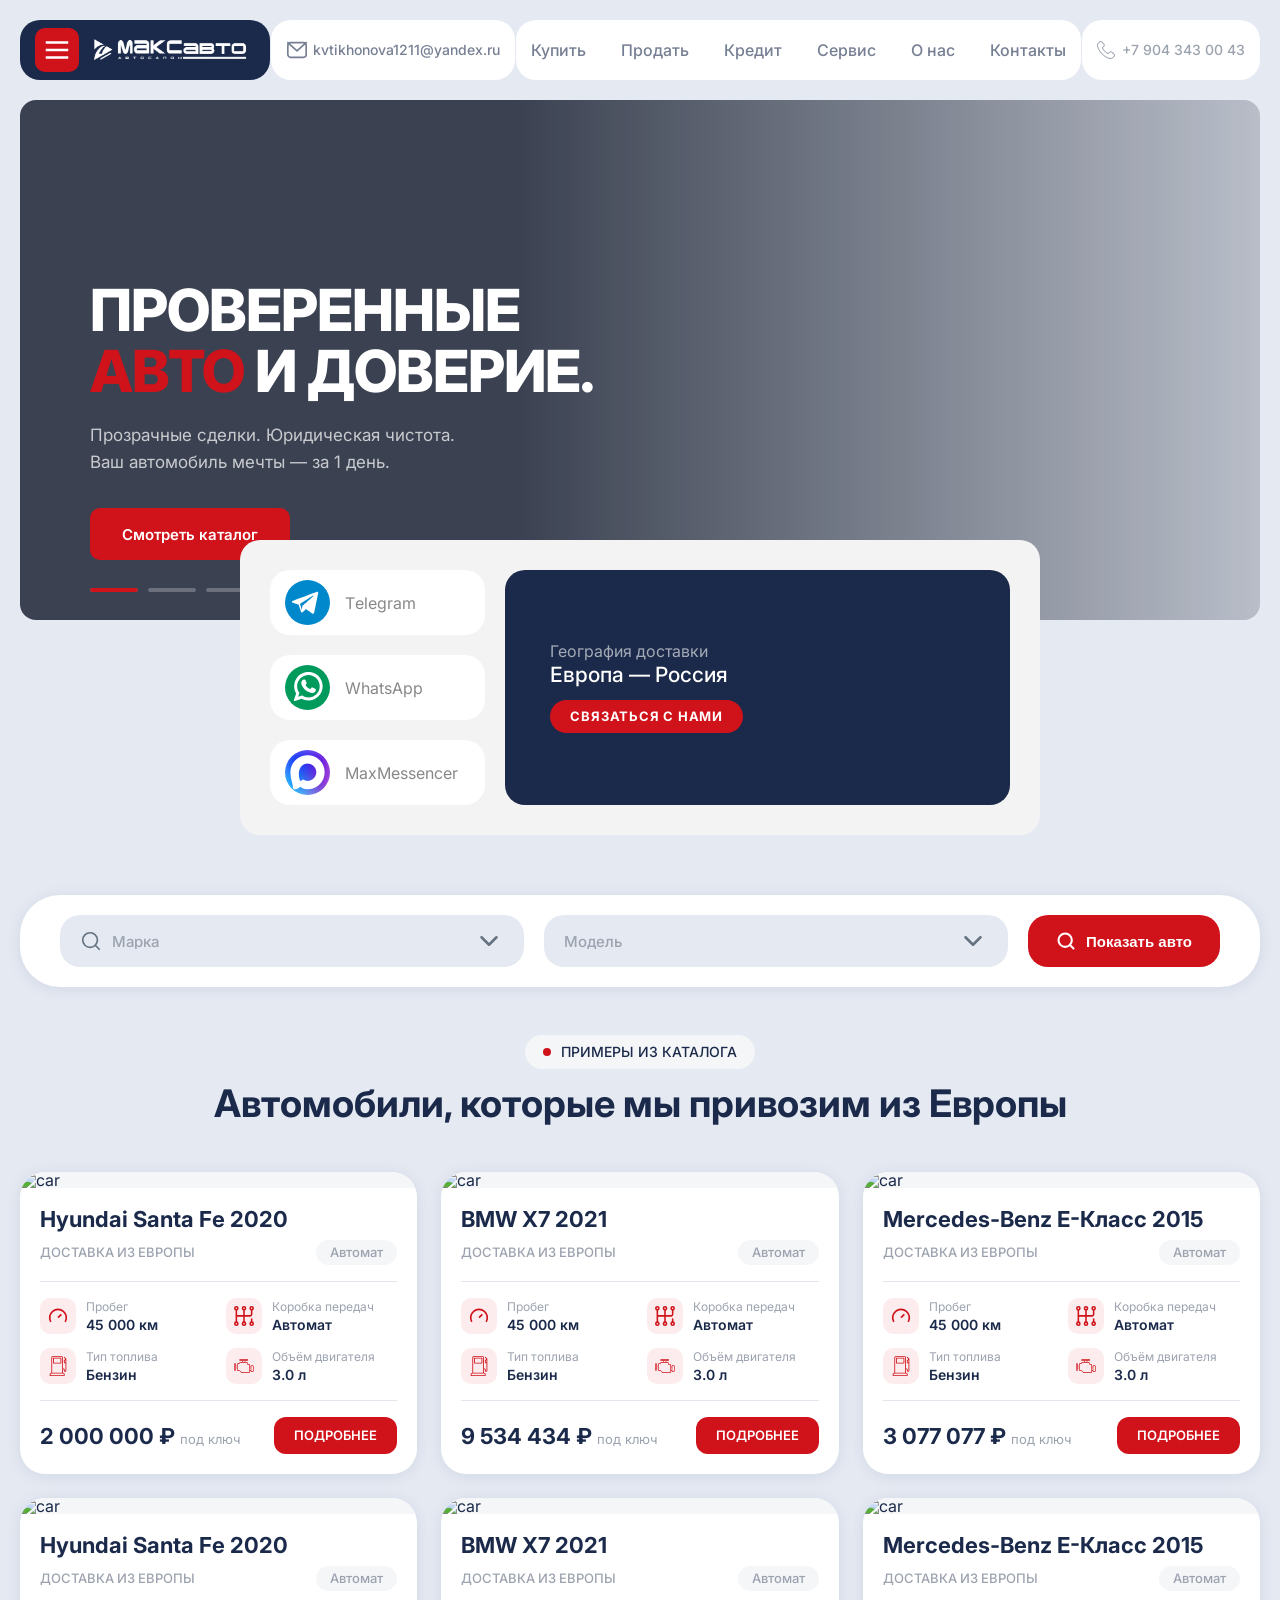
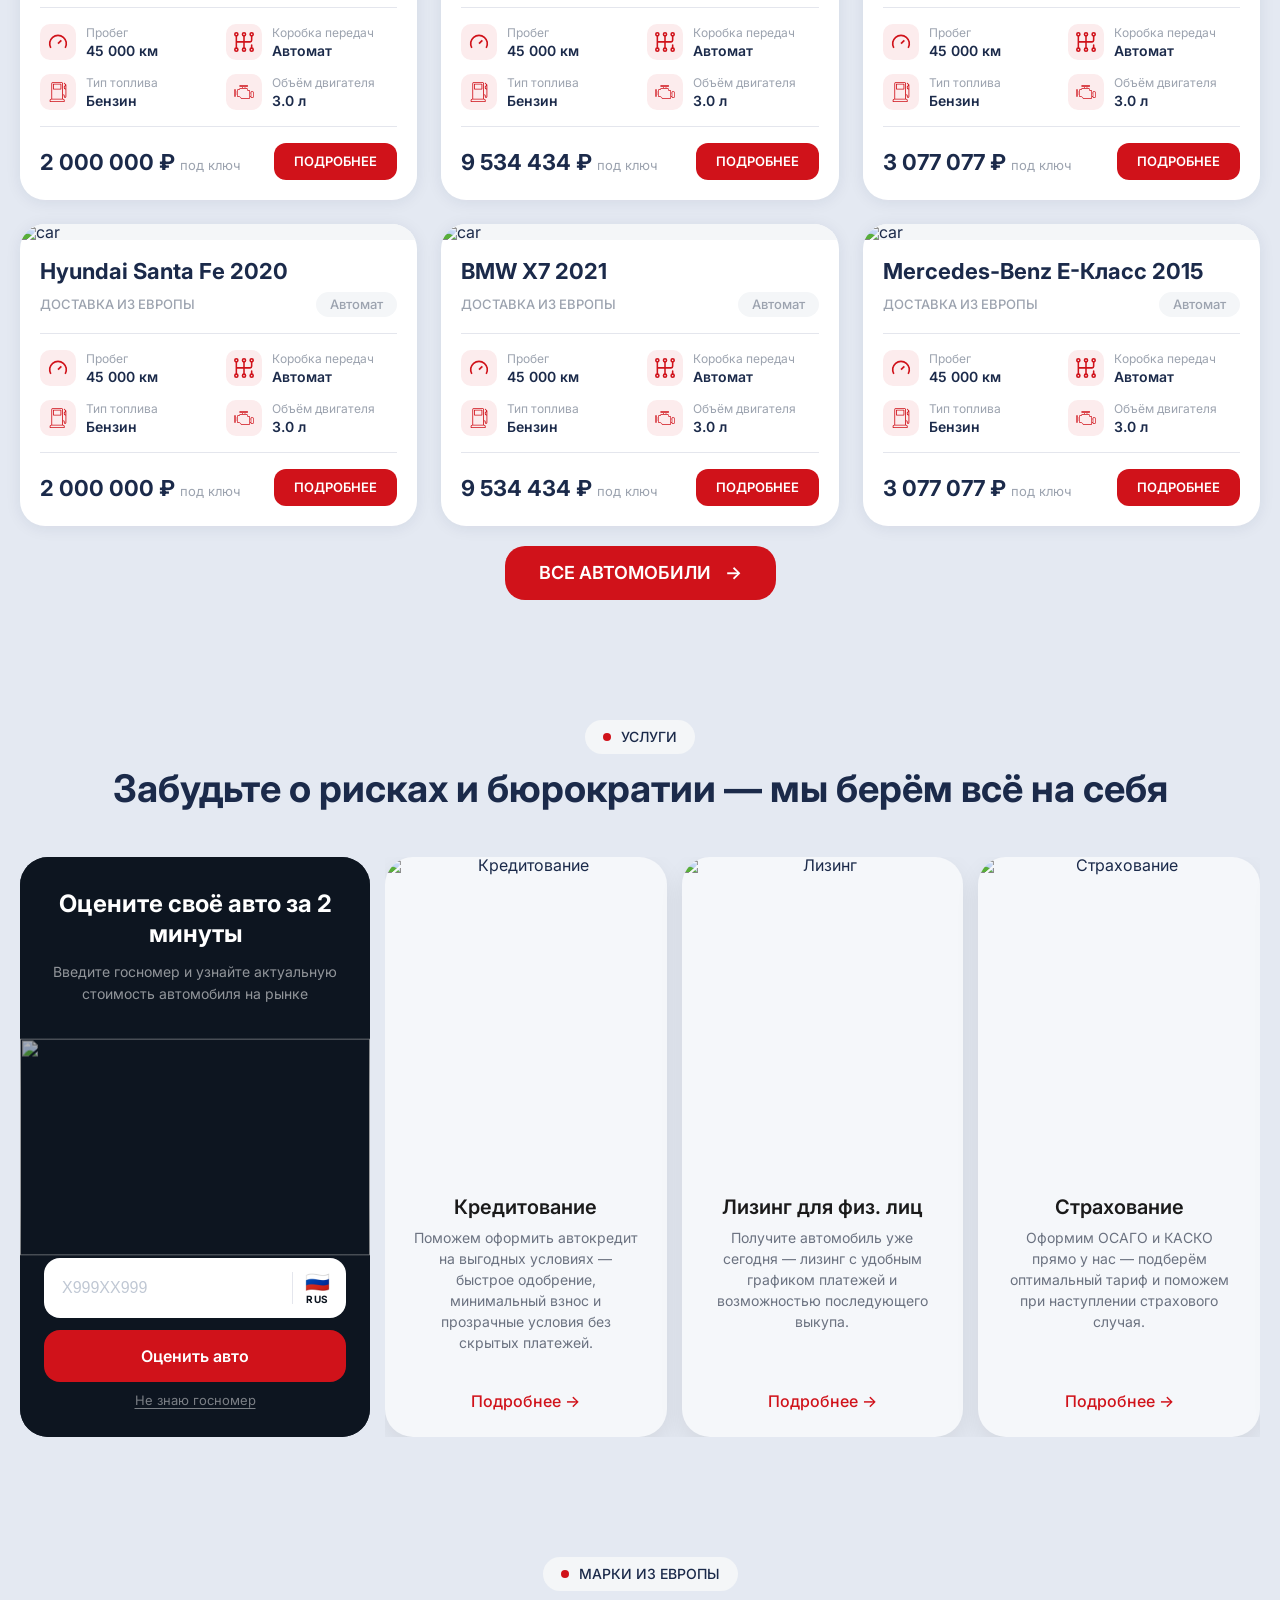
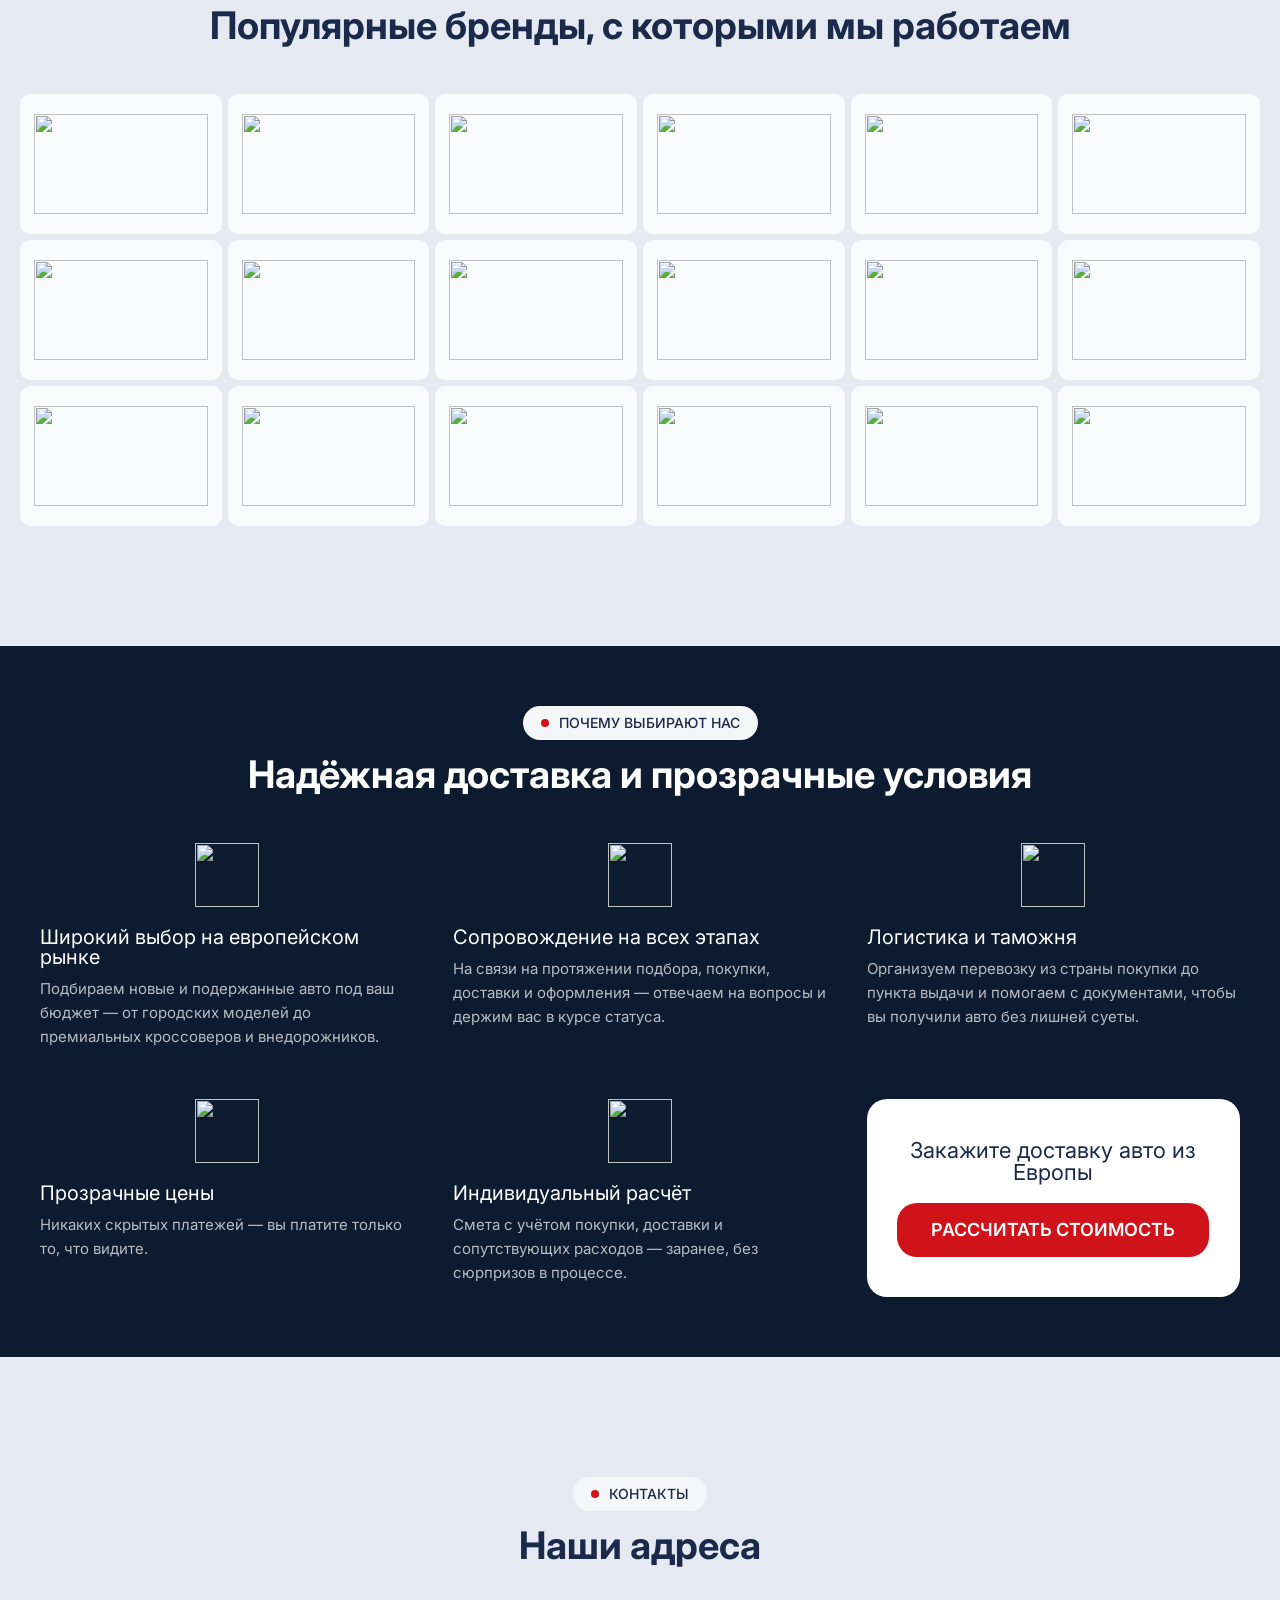
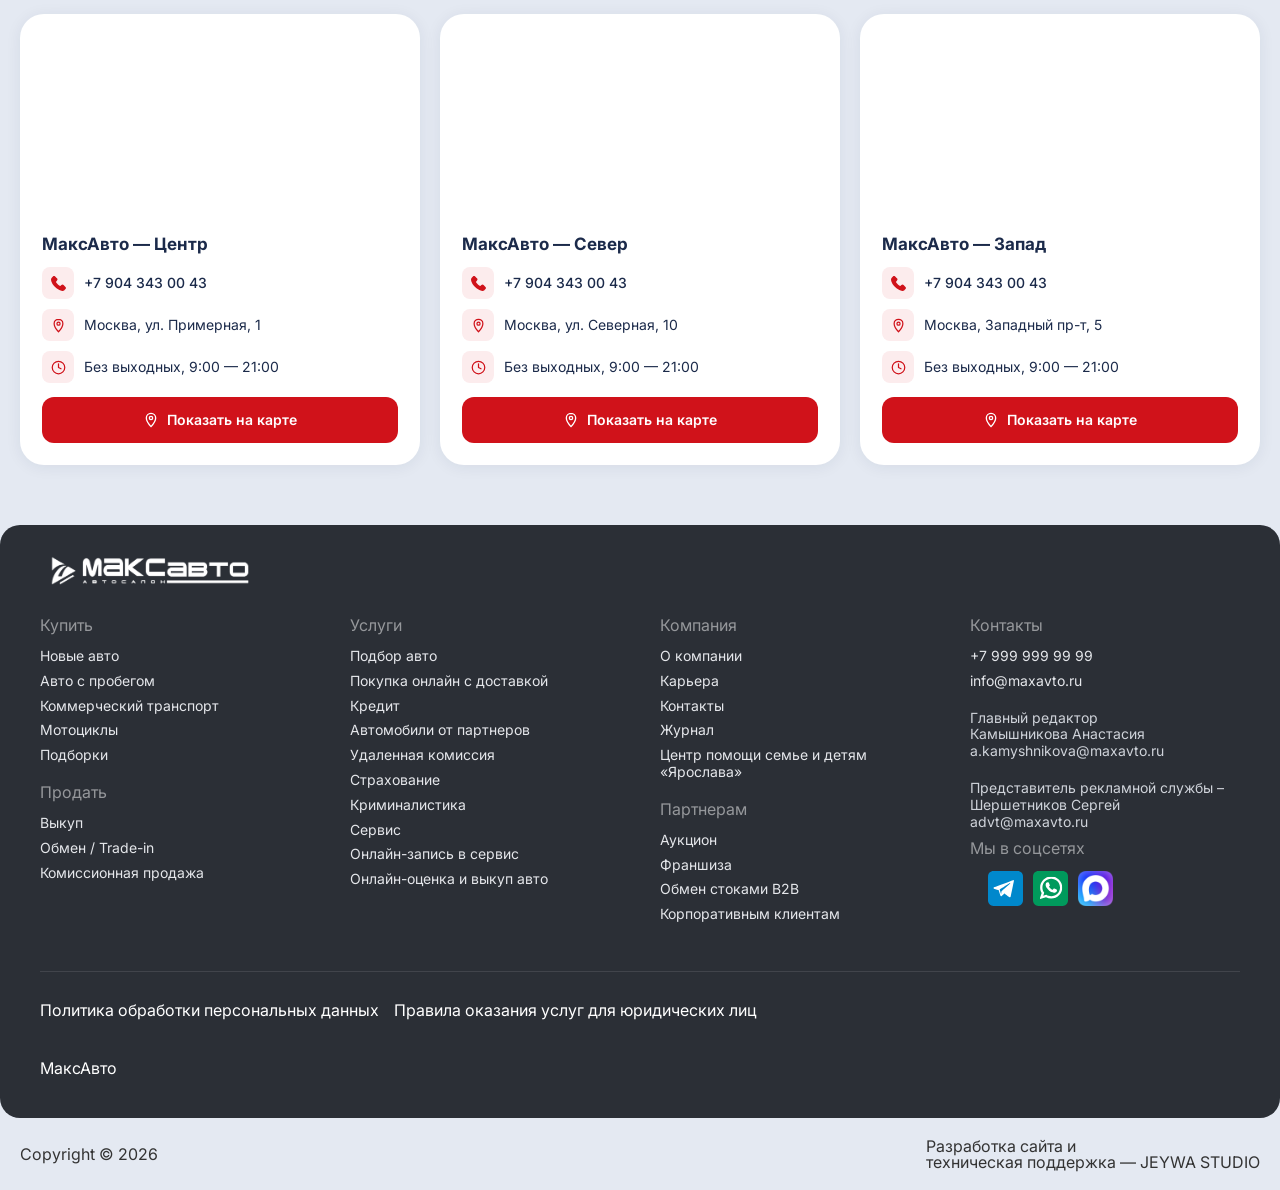
==== index.html @ ae690591 "new" ====
<!doctype html>
<html lang="ru">
  <head>
    <meta charset="UTF-8" />
    <meta name="viewport" content="width=device-width, initial-scale=1.0" />
    <link rel="stylesheet" href="/assests/css/reset.css" />
    <link
      rel="stylesheet"
      href="https://cdn.jsdelivr.net/npm/swiper@11/swiper-bundle.min.css"
    />
    <link rel="stylesheet" href="/assests/css/style.css" />
    <title>МаксАвто</title>
  </head>
  <body>
    <header>
      <div class="container">
        <div class="logo">
          <div class="nav-trigger desktop" id="navTrigger">
            <svg
              viewBox="0 0 24 24"
              width="22"
              height="14"
              stroke="#fff"
              stroke-width="2"
              fill="none"
            >
              <path d="M3 6h18M3 12h18M3 18h18" />
            </svg>
          </div>
          <a href="/">
            <img src="assests/img/maxlogo.webp" alt="МаксАвто" />
          </a>
        </div>

        <div class="nav-trigger mobile" id="navTrigger2">
          <svg
            viewBox="0 0 24 24"
            width="35"
            height="35"
            stroke="#000"
            stroke-width="2"
            fill="none"
          >
            <path d="M3 6h18M3 12h18M3 18h18" />
          </svg>
        </div>

        <div class="phone">
          <a href="mailto:kvtikhonova1211@yandex.ru">
            <svg
              xmlns="http://www.w3.org/2000/svg"
              width="22"
              height="22"
              viewBox="0 0 24 24"
              fill="none"
              stroke="currentColor"
              stroke-width="1.8"
              stroke-linecap="round"
              stroke-linejoin="round"
            >
              <rect x="2" y="4" width="20" height="16" rx="3" />
              <polyline points="2,4 12,13 22,4" />
            </svg>
            kvtikhonova1211@yandex.ru
          </a>
        </div>

        <div class="headernav">
          <nav>
            <ul>
              <li><a href="#catalog">Купить</a></li>
              <li><a href="#sell">Продать</a></li>
              <li><a href="#credit">Кредит</a></li>
              <li><a href="#service">Сервис</a></li>
              <li class="none"><a href="#tradein">Трейд-ин</a></li>
              <li><a href="#about">О нас</a></li>
              <li><a href="#contacts">Контакты</a></li>
            </ul>
          </nav>
        </div>

        <div class="icons">
          <a href="tel:+79043430043" class="icons__phone">
            <svg
              xmlns="http://www.w3.org/2000/svg"
              width="18"
              height="18"
              viewBox="0 0 482.6 482.6"
              style="enable-background: new 0 0 512 512"
              xml:space="preserve"
            >
              <g>
                <path
                  d="M98.339 320.8c47.6 56.9 104.9 101.7 170.3 133.4 24.9 11.8 58.2 25.8 95.3 28.2 2.3.1 4.5.2 6.8.2 24.9 0 44.9-8.6 61.2-26.3.1-.1.3-.3.4-.5 5.8-7 12.4-13.3 19.3-20 4.7-4.5 9.5-9.2 14.1-14 21.3-22.2 21.3-50.4-.2-71.9l-60.1-60.1c-10.2-10.6-22.4-16.2-35.2-16.2-12.8 0-25.1 5.6-35.6 16.1l-35.8 35.8c-3.3-1.9-6.7-3.6-9.9-5.2-4-2-7.7-3.9-11-6-32.6-20.7-62.2-47.7-90.5-82.4-14.3-18.1-23.9-33.3-30.6-48.8 9.4-8.5 18.2-17.4 26.7-26.1 3-3.1 6.1-6.2 9.2-9.3 10.8-10.8 16.6-23.3 16.6-36s-5.7-25.2-16.6-36l-29.8-29.8c-3.5-3.5-6.8-6.9-10.2-10.4-6.6-6.8-13.5-13.8-20.3-20.1-10.3-10.1-22.4-15.4-35.2-15.4-12.7 0-24.9 5.3-35.6 15.5l-37.4 37.4c-13.6 13.6-21.3 30.1-22.9 49.2-1.9 23.9 2.5 49.3 13.9 80 17.5 47.5 43.9 91.6 83.1 138.7zm-72.6-216.6c1.2-13.3 6.3-24.4 15.9-34l37.2-37.2c5.8-5.6 12.2-8.5 18.4-8.5 6.1 0 12.3 2.9 18 8.7 6.7 6.2 13 12.7 19.8 19.6 3.4 3.5 6.9 7 10.4 10.6l29.8 29.8c6.2 6.2 9.4 12.5 9.4 18.7s-3.2 12.5-9.4 18.7c-3.1 3.1-6.2 6.3-9.3 9.4-9.3 9.4-18 18.3-27.6 26.8l-.5.5c-8.3 8.3-7 16.2-5 22.2.1.3.2.5.3.8 7.7 18.5 18.4 36.1 35.1 57.1 30 37 61.6 65.7 96.4 87.8 4.3 2.8 8.9 5 13.2 7.2 4 2 7.7 3.9 11 6 .4.2.7.4 1.1.6 3.3 1.7 6.5 2.5 9.7 2.5 8 0 13.2-5.1 14.9-6.8l37.4-37.4c5.8-5.8 12.1-8.9 18.3-8.9 7.6 0 13.8 4.7 17.7 8.9l60.3 60.2c12 12 11.9 25-.3 37.7-4.2 4.5-8.6 8.8-13.3 13.3-7 6.8-14.3 13.8-20.9 21.7-11.5 12.4-25.2 18.2-42.9 18.2-1.7 0-3.5-.1-5.2-.2-32.8-2.1-63.3-14.9-86.2-25.8-62.2-30.1-116.8-72.8-162.1-127-37.3-44.9-62.4-86.7-79-131.5-10.3-27.5-14.2-49.6-12.6-69.7z"
                  fill="#9ca3af"
                ></path>
              </g>
            </svg>
            +7 904 343 00 43
          </a>
        </div>
      </div>
    </header>

    <main>
      <section class="hero">
        <div class="container">
          <div class="swiper heroSwiper">
            <div class="swiper-wrapper">
              <div class="swiper-slide hero__slide hero__slide--1">
                <div class="hero__content">
                  <h1 class="hero__title">ПРОВЕРЕННЫЕ АВТО и доверие.</h1>
                  <p class="hero__desc">
                    Прозрачные сделки. Юридическая чистота.<br />Ваш автомобиль
                    мечты — за 1 день.
                  </p>
                  <a href="#catalog" class="hero__btn">Смотреть каталог</a>
                </div>
              </div>

              <div class="swiper-slide hero__slide hero__slide--2">
                <div class="hero__content">
                  <h1 class="hero__title">ВЫКУП АВТО за 1 час.</h1>
                  <p class="hero__desc">
                    Оценим ваш автомобиль онлайн.<br />Деньги — в день
                    обращения.
                  </p>
                  <a href="#catalog" class="hero__btn">Смотреть каталог</a>
                </div>
              </div>

              <div class="swiper-slide hero__slide hero__slide--3">
                <div class="hero__content">
                  <h1 class="hero__title">КРЕДИТ БЕЗ переплат.</h1>
                  <p class="hero__desc">
                    Кредитование, лизинг, страхование.<br />Одобрение за 15
                    минут.
                  </p>
                  <a href="#catalog" class="hero__btn">Смотреть каталог</a>
                </div>
              </div>
            </div>

            <div class="hero__pagination">
              <div class="hero__bullet"><span></span></div>
              <div class="hero__bullet"><span></span></div>
              <div class="hero__bullet"><span></span></div>
            </div>
            <!-- 
        <div class="swiper-button-prev"></div>
        <div class="swiper-button-next"></div> -->
          </div>
        </div>
      </section>
      <div class="hero-contact">
        <div class="contact-left">
          <div class="contact-card">
            <div class="icon">
              <img src="/assests/img/telegram.svg" alt="" />
            </div>
            <a>
              <span>Тelegram</span>
              <!-- <h4>+7 904 343 00 43</h4> -->
            </a>
          </div>

          <div class="contact-card">
            <div class="icon">
              <img src="/assests/img/whatsapp.svg" alt="" />
            </div>
            <div>
              <span>WhatsApp</span>
              <!-- <h4>+7 904 343 00 43</h4> -->
            </div>
          </div>
          <div class="contact-card">
            <div class="icon">
              <img src="/assests/img/maxmessencer.png" alt="" />
            </div>
            <div>
              <span>MaxMessencer</span>
              <!-- <h4>+7 904 343 00 43</h4> -->
            </div>
          </div>
        </div>

        <div class="contact-right">
          <div class="icon"></div>
          <div>
            <span>География доставки</span>
            <h4>Европа — Россия</h4>
            <a href="/contact.html">СВЯЗАТЬСЯ С НАМИ</a>
          </div>
        </div>
      </div>
      <!-- SEARCH SECTION -->
      <section class="car-search">
        <div class="container">
          <div class="car-search__pill">
            <div class="car-search__select" id="brandSelect">
              <svg
                width="22"
                height="22"
                viewBox="0 0 24 24"
                fill="none"
                stroke="currentColor"
                stroke-width="1.8"
                stroke-linecap="round"
                stroke-linejoin="round"
              >
                <circle cx="11" cy="11" r="8" />
                <line x1="21" y1="21" x2="16.65" y2="16.65" />
              </svg>
              <span class="car-search__value" data-placeholder="Марка"
                >Марка</span
              >
              <svg
                class="car-search__chevron"
                width="30"
                height="30"
                viewBox="0 0 24 24"
                fill="none"
                stroke="currentColor"
                stroke-width="2"
                stroke-linecap="round"
                stroke-linejoin="round"
              >
                <polyline points="6 9 12 15 18 9" />
              </svg>
              <div class="car-search__dropdown" id="brandDropdown">
                <div class="car-search__option" data-value="BMW">BMW</div>
                <div class="car-search__option" data-value="Mercedes">
                  Mercedes-Benz
                </div>
                <div class="car-search__option" data-value="Audi">Audi</div>
                <div class="car-search__option" data-value="Toyota">Toyota</div>
                <div class="car-search__option" data-value="Hyundai">
                  Hyundai
                </div>
                <div class="car-search__option" data-value="Kia">Kia</div>
                <div class="car-search__option" data-value="Volkswagen">
                  Volkswagen
                </div>
                <div class="car-search__option" data-value="Nissan">Nissan</div>
              </div>
            </div>

            <div
              class="car-search__select car-search__select--model"
              id="modelSelect"
            >
              <span class="car-search__value" data-placeholder="Модель"
                >Модель</span
              >
              <svg
                class="car-search__chevron"
                width="30"
                height="30"
                viewBox="0 0 24 24"
                fill="none"
                stroke="currentColor"
                stroke-width="2"
                stroke-linecap="round"
                stroke-linejoin="round"
              >
                <polyline points="6 9 12 15 18 9" />
              </svg>
              <div class="car-search__dropdown" id="modelDropdown">
                <div class="car-search__option car-search__option--empty">
                  Сначала выберите марку
                </div>
              </div>
            </div>

            <button class="car-search__btn">
              <svg
                width="20"
                height="20"
                viewBox="0 0 24 24"
                fill="none"
                stroke="currentColor"
                stroke-width="2.5"
                stroke-linecap="round"
                stroke-linejoin="round"
              >
                <circle cx="11" cy="11" r="8" />
                <line x1="21" y1="21" x2="16.65" y2="16.65" />
              </svg>
              Показать авто
            </button>
          </div>
        </div>
      </section>
      <section class="cars">
        <div class="container">
          <div class="section-head">
            <span class="section-label"> <i></i> ПРИМЕРЫ ИЗ КАТАЛОГА </span>
            <h2>Автомобили, которые мы привозим из Европы</h2>
          </div>
          <div class="cars-grid">
            <!-- CARD -->

            <div class="swiper-slide">
              <div class="car-card">
                <!-- IMAGE -->
                <div class="car-image">
                  <img
                    src="https://cdn-b.freshauto.ru/f16d331356_1065392_mobile.webp"
                    alt="car"
                  />
                </div>

                <!-- CONTENT -->
                <div class="car-content">
                  <h3>Hyundai Santa Fe 2020</h3>

                  <div class="car-meta">
                    <span>ДОСТАВКА ИЗ ЕВРОПЫ</span>
                    <span class="badge">Автомат</span>
                  </div>
                  <div class="divider"></div>
                  <div class="car-specs">
                    <!-- PROBEG -->
                    <div class="spec">
                      <span class="icon mileage">
                        <svg
                          xmlns="http://www.w3.org/2000/svg"
                          width="24"
                          height="24"
                          viewBox="0 0 24 24"
                          fill="none"
                          stroke="currentColor"
                          stroke-width="2"
                        >
                          <path d="m12 14 4-4"></path>
                          <path d="M3.34 19a10 10 0 1 1 17.32 0"></path>
                        </svg>
                      </span>
                      <div>
                        <p>Пробег</p>
                        <b>45 000 км</b>
                      </div>
                    </div>

                    <!-- GEARBOX -->
                    <div class="spec">
                      <span class="icon gearbox">
                        <!-- Sənin FULL SVG -->
                        <svg
                          xmlns="http://www.w3.org/2000/svg"
                          viewBox="0 0 512 512"
                        >
                          <g
                            fill=""
                            stroke="#fff"
                            stroke-width="40"
                            stroke-linecap="round"
                          >
                            <circle cx="452" cy="60" r="40" />
                            <circle cx="256" cy="60" r="40" />
                            <circle cx="60" cy="60" r="40" />
                            <circle cx="60" cy="452" r="40" />
                            <circle cx="256" cy="452" r="40" />
                            <circle cx="452" cy="452" r="40" />
                            <path
                              d="M452 100v112c0 22-18 40-40 40H60v160M60 252V100M256 100v312"
                            />
                            <path d="M452 332v80" />
                          </g>
                        </svg>
                      </span>
                      <div>
                        <p>Коробка передач</p>
                        <b>Автомат</b>
                      </div>
                    </div>

                    <!-- FUEL -->
                    <div class="spec">
                      <span class="icon fuel">
                        <!-- FULL SVG -->
                        <svg
                          xmlns="http://www.w3.org/2000/svg"
                          version="1.1"
                          xmlns:xlink="http://www.w3.org/1999/xlink"
                          width="512"
                          height="512"
                          x="0"
                          y="0"
                          viewBox="0 0 512 512"
                          style="enable-background: new 0 0 512 512"
                          xml:space="preserve"
                          class=""
                        >
                          <g>
                            <path
                              d="m466.208 67.125-42.667-42.667c-4.167-4.167-10.917-4.167-15.083 0-4.167 4.167-4.167 10.917 0 15.083l35.125 35.125-35.125 35.125c-2 2-3.125 4.708-3.125 7.542v32C405.333 172.865 424.469 192 448 192v181.333c0 5.885-4.781 10.667-10.667 10.667-5.885 0-10.667-4.781-10.667-10.667V352c0-17.646-14.354-32-32-32H384V42.667C384 19.135 364.865 0 341.333 0H128c-23.531 0-42.667 19.135-42.667 42.667v384c-23.531 0-42.667 19.135-42.667 42.667v32a10.66 10.66 0 0 0 10.667 10.667H416a10.66 10.66 0 0 0 10.667-10.667v-32c0-23.531-19.135-42.667-42.667-42.667v-85.333h10.667c5.885 0 10.667 4.781 10.667 10.667v21.333c0 17.646 14.354 32 32 32s32-14.354 32-32V74.667a10.664 10.664 0 0 0-3.126-7.542zM106.667 42.667c0-11.76 9.573-21.333 21.333-21.333h213.333c11.76 0 21.333 9.573 21.333 21.333v384h-256v-384zm298.666 426.666v21.333H64v-21.333C64 457.573 73.573 448 85.333 448H384c11.76 0 21.333 9.573 21.333 21.333zM448 170.667c-11.76 0-21.333-9.573-21.333-21.333V121.75L448 100.417v70.25z"
                              fill="#fff"
                              opacity="1"
                              data-original="#fff"
                              class=""
                            ></path>
                            <path
                              d="M330.667 42.667h-192A10.66 10.66 0 0 0 128 53.334v128.198a10.66 10.66 0 0 0 10.667 10.667h192a10.66 10.66 0 0 0 10.667-10.667V53.333a10.661 10.661 0 0 0-10.667-10.666zM320 170.865H149.333V64H320v106.865z"
                              fill="#fff"
                              opacity="1"
                              data-original="#fff"
                              class=""
                            ></path>
                          </g>
                        </svg>
                      </span>
                      <div>
                        <p>Тип топлива</p>
                        <b>Бензин</b>
                      </div>
                    </div>

                    <!-- ENGINE -->
                    <div class="spec">
                      <span class="icon engine">
                        <!-- FULL SVG -->
                        <svg
                          xmlns="http://www.w3.org/2000/svg"
                          version="1.1"
                          xmlns:xlink="http://www.w3.org/1999/xlink"
                          width="512"
                          height="512"
                          x="0"
                          y="0"
                          viewBox="0 0 60 60"
                          style="enable-background: new 0 0 512 512"
                          xml:space="preserve"
                          class=""
                        >
                          <g>
                            <path
                              d="M55 28h-2a3 3 0 0 0-3 3v1h-2v-5a3 3 0 0 0-3-3h-3a1 1 0 0 1-1-1v-2a3 3 0 0 0-3-3h-4v-3h5a3 3 0 0 0 0-6H19a3 3 0 0 0 0 6h5v3h-5a3 3 0 0 0-3 3 1 1 0 0 1-1 1h-3a3 3 0 0 0-3 3v4H6v-4a3 3 0 0 0-6 0v16a3 3 0 0 0 6 0v-4h3v5a3 3 0 0 0 3 3h4.172a1 1 0 0 1 .707.293l4.828 4.828a2.978 2.978 0 0 0 2.121.879H45a3 3 0 0 0 3-3v-4h2v1a3 3 0 0 0 3 3h2a5.006 5.006 0 0 0 5-5V33a5.006 5.006 0 0 0-5-5zM18 12a1 1 0 0 1 1-1h20a1 1 0 0 1 0 2H19a1 1 0 0 1-1-1zm8 3h6v3h-6zM4 41a1 1 0 0 1-2 0V25a1 1 0 0 1 2 0zm2-6v-4h3v4zm40 13a1 1 0 0 1-1 1H23.828a1 1 0 0 1-.707-.293l-4.828-4.828A2.982 2.982 0 0 0 16.172 43H12a1 1 0 0 1-1-1V25a1 1 0 0 1 1-1h3a3 3 0 0 0 3-3 1 1 0 0 1 1-1h19a1 1 0 0 1 1 1v2a3 3 0 0 0 3 3h3a1 1 0 0 1 1 1zm2-6v-8h2v8zm10 1a3 3 0 0 1-3 3h-2a1 1 0 0 1-1-1V31a1 1 0 0 1 1-1h2a3 3 0 0 1 3 3z"
                              fill="#fff"
                              opacity="1"
                              data-original="#fff"
                              class=""
                            ></path>
                          </g>
                        </svg>
                      </span>
                      <div>
                        <p>Объём двигателя</p>
                        <b>3.0 л</b>
                      </div>
                    </div>
                  </div>

                  <div class="divider"></div>

                  <div class="car-bottom">
                    <p class="price">2 000 000 ₽ <span>под ключ</span></p>
                    <a href="/carinner.html" class="btn-car">ПОДРОБНЕЕ</a>
                  </div>
                </div>
              </div>
            </div>
            <div class="swiper-slide">
              <div class="car-card">
                <!-- IMAGE -->
                <div class="car-image">
                  <img
                    src="https://cdn-b.freshauto.ru/c9749661b1_1037415_original.webp"
                    alt="car"
                  />
                </div>

                <!-- CONTENT -->
                <div class="car-content">
                  <h3>BMW X7 2021</h3>

                  <div class="car-meta">
                    <span>ДОСТАВКА ИЗ ЕВРОПЫ</span>
                    <span class="badge">Автомат</span>
                  </div>

                  <div class="divider"></div>
                  <div class="car-specs">
                    <!-- PROBEG -->
                    <div class="spec">
                      <span class="icon mileage">
                        <svg
                          xmlns="http://www.w3.org/2000/svg"
                          width="24"
                          height="24"
                          viewBox="0 0 24 24"
                          fill="none"
                          stroke="currentColor"
                          stroke-width="2"
                        >
                          <path d="m12 14 4-4"></path>
                          <path d="M3.34 19a10 10 0 1 1 17.32 0"></path>
                        </svg>
                      </span>
                      <div>
                        <p>Пробег</p>
                        <b>45 000 км</b>
                      </div>
                    </div>

                    <!-- GEARBOX -->
                    <div class="spec">
                      <span class="icon gearbox">
                        <!-- Sənin FULL SVG -->
                        <svg
                          xmlns="http://www.w3.org/2000/svg"
                          viewBox="0 0 512 512"
                        >
                          <g
                            fill=""
                            stroke="#fff"
                            stroke-width="40"
                            stroke-linecap="round"
                          >
                            <circle cx="452" cy="60" r="40" />
                            <circle cx="256" cy="60" r="40" />
                            <circle cx="60" cy="60" r="40" />
                            <circle cx="60" cy="452" r="40" />
                            <circle cx="256" cy="452" r="40" />
                            <circle cx="452" cy="452" r="40" />
                            <path
                              d="M452 100v112c0 22-18 40-40 40H60v160M60 252V100M256 100v312"
                            />
                            <path d="M452 332v80" />
                          </g>
                        </svg>
                      </span>
                      <div>
                        <p>Коробка передач</p>
                        <b>Автомат</b>
                      </div>
                    </div>

                    <!-- FUEL -->
                    <div class="spec">
                      <span class="icon fuel">
                        <!-- FULL SVG -->
                        <svg
                          xmlns="http://www.w3.org/2000/svg"
                          version="1.1"
                          xmlns:xlink="http://www.w3.org/1999/xlink"
                          width="512"
                          height="512"
                          x="0"
                          y="0"
                          viewBox="0 0 512 512"
                          style="enable-background: new 0 0 512 512"
                          xml:space="preserve"
                          class=""
                        >
                          <g>
                            <path
                              d="m466.208 67.125-42.667-42.667c-4.167-4.167-10.917-4.167-15.083 0-4.167 4.167-4.167 10.917 0 15.083l35.125 35.125-35.125 35.125c-2 2-3.125 4.708-3.125 7.542v32C405.333 172.865 424.469 192 448 192v181.333c0 5.885-4.781 10.667-10.667 10.667-5.885 0-10.667-4.781-10.667-10.667V352c0-17.646-14.354-32-32-32H384V42.667C384 19.135 364.865 0 341.333 0H128c-23.531 0-42.667 19.135-42.667 42.667v384c-23.531 0-42.667 19.135-42.667 42.667v32a10.66 10.66 0 0 0 10.667 10.667H416a10.66 10.66 0 0 0 10.667-10.667v-32c0-23.531-19.135-42.667-42.667-42.667v-85.333h10.667c5.885 0 10.667 4.781 10.667 10.667v21.333c0 17.646 14.354 32 32 32s32-14.354 32-32V74.667a10.664 10.664 0 0 0-3.126-7.542zM106.667 42.667c0-11.76 9.573-21.333 21.333-21.333h213.333c11.76 0 21.333 9.573 21.333 21.333v384h-256v-384zm298.666 426.666v21.333H64v-21.333C64 457.573 73.573 448 85.333 448H384c11.76 0 21.333 9.573 21.333 21.333zM448 170.667c-11.76 0-21.333-9.573-21.333-21.333V121.75L448 100.417v70.25z"
                              fill="#fff"
                              opacity="1"
                              data-original="#fff"
                              class=""
                            ></path>
                            <path
                              d="M330.667 42.667h-192A10.66 10.66 0 0 0 128 53.334v128.198a10.66 10.66 0 0 0 10.667 10.667h192a10.66 10.66 0 0 0 10.667-10.667V53.333a10.661 10.661 0 0 0-10.667-10.666zM320 170.865H149.333V64H320v106.865z"
                              fill="#fff"
                              opacity="1"
                              data-original="#fff"
                              class=""
                            ></path>
                          </g>
                        </svg>
                      </span>
                      <div>
                        <p>Тип топлива</p>
                        <b>Бензин</b>
                      </div>
                    </div>

                    <!-- ENGINE -->
                    <div class="spec">
                      <span class="icon engine">
                        <!-- FULL SVG -->
                        <svg
                          xmlns="http://www.w3.org/2000/svg"
                          version="1.1"
                          xmlns:xlink="http://www.w3.org/1999/xlink"
                          width="512"
                          height="512"
                          x="0"
                          y="0"
                          viewBox="0 0 60 60"
                          style="enable-background: new 0 0 512 512"
                          xml:space="preserve"
                          class=""
                        >
                          <g>
                            <path
                              d="M55 28h-2a3 3 0 0 0-3 3v1h-2v-5a3 3 0 0 0-3-3h-3a1 1 0 0 1-1-1v-2a3 3 0 0 0-3-3h-4v-3h5a3 3 0 0 0 0-6H19a3 3 0 0 0 0 6h5v3h-5a3 3 0 0 0-3 3 1 1 0 0 1-1 1h-3a3 3 0 0 0-3 3v4H6v-4a3 3 0 0 0-6 0v16a3 3 0 0 0 6 0v-4h3v5a3 3 0 0 0 3 3h4.172a1 1 0 0 1 .707.293l4.828 4.828a2.978 2.978 0 0 0 2.121.879H45a3 3 0 0 0 3-3v-4h2v1a3 3 0 0 0 3 3h2a5.006 5.006 0 0 0 5-5V33a5.006 5.006 0 0 0-5-5zM18 12a1 1 0 0 1 1-1h20a1 1 0 0 1 0 2H19a1 1 0 0 1-1-1zm8 3h6v3h-6zM4 41a1 1 0 0 1-2 0V25a1 1 0 0 1 2 0zm2-6v-4h3v4zm40 13a1 1 0 0 1-1 1H23.828a1 1 0 0 1-.707-.293l-4.828-4.828A2.982 2.982 0 0 0 16.172 43H12a1 1 0 0 1-1-1V25a1 1 0 0 1 1-1h3a3 3 0 0 0 3-3 1 1 0 0 1 1-1h19a1 1 0 0 1 1 1v2a3 3 0 0 0 3 3h3a1 1 0 0 1 1 1zm2-6v-8h2v8zm10 1a3 3 0 0 1-3 3h-2a1 1 0 0 1-1-1V31a1 1 0 0 1 1-1h2a3 3 0 0 1 3 3z"
                              fill="#fff"
                              opacity="1"
                              data-original="#fff"
                              class=""
                            ></path>
                          </g>
                        </svg>
                      </span>
                      <div>
                        <p>Объём двигателя</p>
                        <b>3.0 л</b>
                      </div>
                    </div>
                  </div>

                  <div class="divider"></div>

                  <div class="car-bottom">
                    <p class="price">9 534 434 ₽ <span>под ключ</span></p>
                    <a href="#" class="btn-car">ПОДРОБНЕЕ</a>
                  </div>
                </div>
              </div>
            </div>
            <div class="swiper-slide">
              <div class="car-card">
                <!-- IMAGE -->
                <div class="car-image">
                  <img
                    src="https://cdn-b.freshauto.ru/050bd89fe9_1062862_original.webp"
                    alt="car"
                  />
                </div>

                <!-- CONTENT -->
                <div class="car-content">
                  <h3>Mercedes-Benz E-Класс 2015</h3>

                  <div class="car-meta">
                    <span>ДОСТАВКА ИЗ ЕВРОПЫ</span>
                    <span class="badge">Автомат</span>
                  </div>

                  <div class="divider"></div>
                  <div class="car-specs">
                    <!-- PROBEG -->
                    <div class="spec">
                      <span class="icon mileage">
                        <svg
                          xmlns="http://www.w3.org/2000/svg"
                          width="24"
                          height="24"
                          viewBox="0 0 24 24"
                          fill="none"
                          stroke="currentColor"
                          stroke-width="2"
                        >
                          <path d="m12 14 4-4"></path>
                          <path d="M3.34 19a10 10 0 1 1 17.32 0"></path>
                        </svg>
                      </span>
                      <div>
                        <p>Пробег</p>
                        <b>45 000 км</b>
                      </div>
                    </div>

                    <!-- GEARBOX -->
                    <div class="spec">
                      <span class="icon gearbox">
                        <!-- Sənin FULL SVG -->
                        <svg
                          xmlns="http://www.w3.org/2000/svg"
                          viewBox="0 0 512 512"
                        >
                          <g
                            fill=""
                            stroke="#fff"
                            stroke-width="40"
                            stroke-linecap="round"
                          >
                            <circle cx="452" cy="60" r="40" />
                            <circle cx="256" cy="60" r="40" />
                            <circle cx="60" cy="60" r="40" />
                            <circle cx="60" cy="452" r="40" />
                            <circle cx="256" cy="452" r="40" />
                            <circle cx="452" cy="452" r="40" />
                            <path
                              d="M452 100v112c0 22-18 40-40 40H60v160M60 252V100M256 100v312"
                            />
                            <path d="M452 332v80" />
                          </g>
                        </svg>
                      </span>
                      <div>
                        <p>Коробка передач</p>
                        <b>Автомат</b>
                      </div>
                    </div>

                    <!-- FUEL -->
                    <div class="spec">
                      <span class="icon fuel">
                        <!-- FULL SVG -->
                        <svg
                          xmlns="http://www.w3.org/2000/svg"
                          version="1.1"
                          xmlns:xlink="http://www.w3.org/1999/xlink"
                          width="512"
                          height="512"
                          x="0"
                          y="0"
                          viewBox="0 0 512 512"
                          style="enable-background: new 0 0 512 512"
                          xml:space="preserve"
                          class=""
                        >
                          <g>
                            <path
                              d="m466.208 67.125-42.667-42.667c-4.167-4.167-10.917-4.167-15.083 0-4.167 4.167-4.167 10.917 0 15.083l35.125 35.125-35.125 35.125c-2 2-3.125 4.708-3.125 7.542v32C405.333 172.865 424.469 192 448 192v181.333c0 5.885-4.781 10.667-10.667 10.667-5.885 0-10.667-4.781-10.667-10.667V352c0-17.646-14.354-32-32-32H384V42.667C384 19.135 364.865 0 341.333 0H128c-23.531 0-42.667 19.135-42.667 42.667v384c-23.531 0-42.667 19.135-42.667 42.667v32a10.66 10.66 0 0 0 10.667 10.667H416a10.66 10.66 0 0 0 10.667-10.667v-32c0-23.531-19.135-42.667-42.667-42.667v-85.333h10.667c5.885 0 10.667 4.781 10.667 10.667v21.333c0 17.646 14.354 32 32 32s32-14.354 32-32V74.667a10.664 10.664 0 0 0-3.126-7.542zM106.667 42.667c0-11.76 9.573-21.333 21.333-21.333h213.333c11.76 0 21.333 9.573 21.333 21.333v384h-256v-384zm298.666 426.666v21.333H64v-21.333C64 457.573 73.573 448 85.333 448H384c11.76 0 21.333 9.573 21.333 21.333zM448 170.667c-11.76 0-21.333-9.573-21.333-21.333V121.75L448 100.417v70.25z"
                              fill="#fff"
                              opacity="1"
                              data-original="#fff"
                              class=""
                            ></path>
                            <path
                              d="M330.667 42.667h-192A10.66 10.66 0 0 0 128 53.334v128.198a10.66 10.66 0 0 0 10.667 10.667h192a10.66 10.66 0 0 0 10.667-10.667V53.333a10.661 10.661 0 0 0-10.667-10.666zM320 170.865H149.333V64H320v106.865z"
                              fill="#fff"
                              opacity="1"
                              data-original="#fff"
                              class=""
                            ></path>
                          </g>
                        </svg>
                      </span>
                      <div>
                        <p>Тип топлива</p>
                        <b>Бензин</b>
                      </div>
                    </div>

                    <!-- ENGINE -->
                    <div class="spec">
                      <span class="icon engine">
                        <!-- FULL SVG -->
                        <svg
                          xmlns="http://www.w3.org/2000/svg"
                          version="1.1"
                          xmlns:xlink="http://www.w3.org/1999/xlink"
                          width="512"
                          height="512"
                          x="0"
                          y="0"
                          viewBox="0 0 60 60"
                          style="enable-background: new 0 0 512 512"
                          xml:space="preserve"
                          class=""
                        >
                          <g>
                            <path
                              d="M55 28h-2a3 3 0 0 0-3 3v1h-2v-5a3 3 0 0 0-3-3h-3a1 1 0 0 1-1-1v-2a3 3 0 0 0-3-3h-4v-3h5a3 3 0 0 0 0-6H19a3 3 0 0 0 0 6h5v3h-5a3 3 0 0 0-3 3 1 1 0 0 1-1 1h-3a3 3 0 0 0-3 3v4H6v-4a3 3 0 0 0-6 0v16a3 3 0 0 0 6 0v-4h3v5a3 3 0 0 0 3 3h4.172a1 1 0 0 1 .707.293l4.828 4.828a2.978 2.978 0 0 0 2.121.879H45a3 3 0 0 0 3-3v-4h2v1a3 3 0 0 0 3 3h2a5.006 5.006 0 0 0 5-5V33a5.006 5.006 0 0 0-5-5zM18 12a1 1 0 0 1 1-1h20a1 1 0 0 1 0 2H19a1 1 0 0 1-1-1zm8 3h6v3h-6zM4 41a1 1 0 0 1-2 0V25a1 1 0 0 1 2 0zm2-6v-4h3v4zm40 13a1 1 0 0 1-1 1H23.828a1 1 0 0 1-.707-.293l-4.828-4.828A2.982 2.982 0 0 0 16.172 43H12a1 1 0 0 1-1-1V25a1 1 0 0 1 1-1h3a3 3 0 0 0 3-3 1 1 0 0 1 1-1h19a1 1 0 0 1 1 1v2a3 3 0 0 0 3 3h3a1 1 0 0 1 1 1zm2-6v-8h2v8zm10 1a3 3 0 0 1-3 3h-2a1 1 0 0 1-1-1V31a1 1 0 0 1 1-1h2a3 3 0 0 1 3 3z"
                              fill="#fff"
                              opacity="1"
                              data-original="#fff"
                              class=""
                            ></path>
                          </g>
                        </svg>
                      </span>
                      <div>
                        <p>Объём двигателя</p>
                        <b>3.0 л</b>
                      </div>
                    </div>
                  </div>

                  <div class="divider"></div>

                  <div class="car-bottom">
                    <p class="price">3 077 077 ₽ <span>под ключ</span></p>
                    <a href="#" class="btn-car">ПОДРОБНЕЕ</a>
                  </div>
                </div>
              </div>
            </div>
            <div class="swiper-slide">
              <div class="car-card">
                <!-- IMAGE -->
                <div class="car-image">
                  <img
                    src="https://cdn-b.freshauto.ru/f16d331356_1065392_mobile.webp"
                    alt="car"
                  />
                </div>

                <!-- CONTENT -->
                <div class="car-content">
                  <h3>Hyundai Santa Fe 2020</h3>

                  <div class="car-meta">
                    <span>ДОСТАВКА ИЗ ЕВРОПЫ</span>
                    <span class="badge">Автомат</span>
                  </div>
                  <div class="divider"></div>
                  <div class="car-specs">
                    <!-- PROBEG -->
                    <div class="spec">
                      <span class="icon mileage">
                        <svg
                          xmlns="http://www.w3.org/2000/svg"
                          width="24"
                          height="24"
                          viewBox="0 0 24 24"
                          fill="none"
                          stroke="currentColor"
                          stroke-width="2"
                        >
                          <path d="m12 14 4-4"></path>
                          <path d="M3.34 19a10 10 0 1 1 17.32 0"></path>
                        </svg>
                      </span>
                      <div>
                        <p>Пробег</p>
                        <b>45 000 км</b>
                      </div>
                    </div>

                    <!-- GEARBOX -->
                    <div class="spec">
                      <span class="icon gearbox">
                        <!-- Sənin FULL SVG -->
                        <svg
                          xmlns="http://www.w3.org/2000/svg"
                          viewBox="0 0 512 512"
                        >
                          <g
                            fill=""
                            stroke="#fff"
                            stroke-width="40"
                            stroke-linecap="round"
                          >
                            <circle cx="452" cy="60" r="40" />
                            <circle cx="256" cy="60" r="40" />
                            <circle cx="60" cy="60" r="40" />
                            <circle cx="60" cy="452" r="40" />
                            <circle cx="256" cy="452" r="40" />
                            <circle cx="452" cy="452" r="40" />
                            <path
                              d="M452 100v112c0 22-18 40-40 40H60v160M60 252V100M256 100v312"
                            />
                            <path d="M452 332v80" />
                          </g>
                        </svg>
                      </span>
                      <div>
                        <p>Коробка передач</p>
                        <b>Автомат</b>
                      </div>
                    </div>

                    <!-- FUEL -->
                    <div class="spec">
                      <span class="icon fuel">
                        <!-- FULL SVG -->
                        <svg
                          xmlns="http://www.w3.org/2000/svg"
                          version="1.1"
                          xmlns:xlink="http://www.w3.org/1999/xlink"
                          width="512"
                          height="512"
                          x="0"
                          y="0"
                          viewBox="0 0 512 512"
                          style="enable-background: new 0 0 512 512"
                          xml:space="preserve"
                          class=""
                        >
                          <g>
                            <path
                              d="m466.208 67.125-42.667-42.667c-4.167-4.167-10.917-4.167-15.083 0-4.167 4.167-4.167 10.917 0 15.083l35.125 35.125-35.125 35.125c-2 2-3.125 4.708-3.125 7.542v32C405.333 172.865 424.469 192 448 192v181.333c0 5.885-4.781 10.667-10.667 10.667-5.885 0-10.667-4.781-10.667-10.667V352c0-17.646-14.354-32-32-32H384V42.667C384 19.135 364.865 0 341.333 0H128c-23.531 0-42.667 19.135-42.667 42.667v384c-23.531 0-42.667 19.135-42.667 42.667v32a10.66 10.66 0 0 0 10.667 10.667H416a10.66 10.66 0 0 0 10.667-10.667v-32c0-23.531-19.135-42.667-42.667-42.667v-85.333h10.667c5.885 0 10.667 4.781 10.667 10.667v21.333c0 17.646 14.354 32 32 32s32-14.354 32-32V74.667a10.664 10.664 0 0 0-3.126-7.542zM106.667 42.667c0-11.76 9.573-21.333 21.333-21.333h213.333c11.76 0 21.333 9.573 21.333 21.333v384h-256v-384zm298.666 426.666v21.333H64v-21.333C64 457.573 73.573 448 85.333 448H384c11.76 0 21.333 9.573 21.333 21.333zM448 170.667c-11.76 0-21.333-9.573-21.333-21.333V121.75L448 100.417v70.25z"
                              fill="#fff"
                              opacity="1"
                              data-original="#fff"
                              class=""
                            ></path>
                            <path
                              d="M330.667 42.667h-192A10.66 10.66 0 0 0 128 53.334v128.198a10.66 10.66 0 0 0 10.667 10.667h192a10.66 10.66 0 0 0 10.667-10.667V53.333a10.661 10.661 0 0 0-10.667-10.666zM320 170.865H149.333V64H320v106.865z"
                              fill="#fff"
                              opacity="1"
                              data-original="#fff"
                              class=""
                            ></path>
                          </g>
                        </svg>
                      </span>
                      <div>
                        <p>Тип топлива</p>
                        <b>Бензин</b>
                      </div>
                    </div>

                    <!-- ENGINE -->
                    <div class="spec">
                      <span class="icon engine">
                        <!-- FULL SVG -->
                        <svg
                          xmlns="http://www.w3.org/2000/svg"
                          version="1.1"
                          xmlns:xlink="http://www.w3.org/1999/xlink"
                          width="512"
                          height="512"
                          x="0"
                          y="0"
                          viewBox="0 0 60 60"
                          style="enable-background: new 0 0 512 512"
                          xml:space="preserve"
                          class=""
                        >
                          <g>
                            <path
                              d="M55 28h-2a3 3 0 0 0-3 3v1h-2v-5a3 3 0 0 0-3-3h-3a1 1 0 0 1-1-1v-2a3 3 0 0 0-3-3h-4v-3h5a3 3 0 0 0 0-6H19a3 3 0 0 0 0 6h5v3h-5a3 3 0 0 0-3 3 1 1 0 0 1-1 1h-3a3 3 0 0 0-3 3v4H6v-4a3 3 0 0 0-6 0v16a3 3 0 0 0 6 0v-4h3v5a3 3 0 0 0 3 3h4.172a1 1 0 0 1 .707.293l4.828 4.828a2.978 2.978 0 0 0 2.121.879H45a3 3 0 0 0 3-3v-4h2v1a3 3 0 0 0 3 3h2a5.006 5.006 0 0 0 5-5V33a5.006 5.006 0 0 0-5-5zM18 12a1 1 0 0 1 1-1h20a1 1 0 0 1 0 2H19a1 1 0 0 1-1-1zm8 3h6v3h-6zM4 41a1 1 0 0 1-2 0V25a1 1 0 0 1 2 0zm2-6v-4h3v4zm40 13a1 1 0 0 1-1 1H23.828a1 1 0 0 1-.707-.293l-4.828-4.828A2.982 2.982 0 0 0 16.172 43H12a1 1 0 0 1-1-1V25a1 1 0 0 1 1-1h3a3 3 0 0 0 3-3 1 1 0 0 1 1-1h19a1 1 0 0 1 1 1v2a3 3 0 0 0 3 3h3a1 1 0 0 1 1 1zm2-6v-8h2v8zm10 1a3 3 0 0 1-3 3h-2a1 1 0 0 1-1-1V31a1 1 0 0 1 1-1h2a3 3 0 0 1 3 3z"
                              fill="#fff"
                              opacity="1"
                              data-original="#fff"
                              class=""
                            ></path>
                          </g>
                        </svg>
                      </span>
                      <div>
                        <p>Объём двигателя</p>
                        <b>3.0 л</b>
                      </div>
                    </div>
                  </div>

                  <div class="divider"></div>

                  <div class="car-bottom">
                    <p class="price">2 000 000 ₽ <span>под ключ</span></p>
                    <a href="/carinner.html" class="btn-car">ПОДРОБНЕЕ</a>
                  </div>
                </div>
              </div>
            </div>
            <div class="swiper-slide">
              <div class="car-card">
                <!-- IMAGE -->
                <div class="car-image">
                  <img
                    src="https://cdn-b.freshauto.ru/c9749661b1_1037415_original.webp"
                    alt="car"
                  />
                </div>

                <!-- CONTENT -->
                <div class="car-content">
                  <h3>BMW X7 2021</h3>

                  <div class="car-meta">
                    <span>ДОСТАВКА ИЗ ЕВРОПЫ</span>
                    <span class="badge">Автомат</span>
                  </div>

                  <div class="divider"></div>
                  <div class="car-specs">
                    <!-- PROBEG -->
                    <div class="spec">
                      <span class="icon mileage">
                        <svg
                          xmlns="http://www.w3.org/2000/svg"
                          width="24"
                          height="24"
                          viewBox="0 0 24 24"
                          fill="none"
                          stroke="currentColor"
                          stroke-width="2"
                        >
                          <path d="m12 14 4-4"></path>
                          <path d="M3.34 19a10 10 0 1 1 17.32 0"></path>
                        </svg>
                      </span>
                      <div>
                        <p>Пробег</p>
                        <b>45 000 км</b>
                      </div>
                    </div>

                    <!-- GEARBOX -->
                    <div class="spec">
                      <span class="icon gearbox">
                        <!-- Sənin FULL SVG -->
                        <svg
                          xmlns="http://www.w3.org/2000/svg"
                          viewBox="0 0 512 512"
                        >
                          <g
                            fill=""
                            stroke="#fff"
                            stroke-width="40"
                            stroke-linecap="round"
                          >
                            <circle cx="452" cy="60" r="40" />
                            <circle cx="256" cy="60" r="40" />
                            <circle cx="60" cy="60" r="40" />
                            <circle cx="60" cy="452" r="40" />
                            <circle cx="256" cy="452" r="40" />
                            <circle cx="452" cy="452" r="40" />
                            <path
                              d="M452 100v112c0 22-18 40-40 40H60v160M60 252V100M256 100v312"
                            />
                            <path d="M452 332v80" />
                          </g>
                        </svg>
                      </span>
                      <div>
                        <p>Коробка передач</p>
                        <b>Автомат</b>
                      </div>
                    </div>

                    <!-- FUEL -->
                    <div class="spec">
                      <span class="icon fuel">
                        <!-- FULL SVG -->
                        <svg
                          xmlns="http://www.w3.org/2000/svg"
                          version="1.1"
                          xmlns:xlink="http://www.w3.org/1999/xlink"
                          width="512"
                          height="512"
                          x="0"
                          y="0"
                          viewBox="0 0 512 512"
                          style="enable-background: new 0 0 512 512"
                          xml:space="preserve"
                          class=""
                        >
                          <g>
                            <path
                              d="m466.208 67.125-42.667-42.667c-4.167-4.167-10.917-4.167-15.083 0-4.167 4.167-4.167 10.917 0 15.083l35.125 35.125-35.125 35.125c-2 2-3.125 4.708-3.125 7.542v32C405.333 172.865 424.469 192 448 192v181.333c0 5.885-4.781 10.667-10.667 10.667-5.885 0-10.667-4.781-10.667-10.667V352c0-17.646-14.354-32-32-32H384V42.667C384 19.135 364.865 0 341.333 0H128c-23.531 0-42.667 19.135-42.667 42.667v384c-23.531 0-42.667 19.135-42.667 42.667v32a10.66 10.66 0 0 0 10.667 10.667H416a10.66 10.66 0 0 0 10.667-10.667v-32c0-23.531-19.135-42.667-42.667-42.667v-85.333h10.667c5.885 0 10.667 4.781 10.667 10.667v21.333c0 17.646 14.354 32 32 32s32-14.354 32-32V74.667a10.664 10.664 0 0 0-3.126-7.542zM106.667 42.667c0-11.76 9.573-21.333 21.333-21.333h213.333c11.76 0 21.333 9.573 21.333 21.333v384h-256v-384zm298.666 426.666v21.333H64v-21.333C64 457.573 73.573 448 85.333 448H384c11.76 0 21.333 9.573 21.333 21.333zM448 170.667c-11.76 0-21.333-9.573-21.333-21.333V121.75L448 100.417v70.25z"
                              fill="#fff"
                              opacity="1"
                              data-original="#fff"
                              class=""
                            ></path>
                            <path
                              d="M330.667 42.667h-192A10.66 10.66 0 0 0 128 53.334v128.198a10.66 10.66 0 0 0 10.667 10.667h192a10.66 10.66 0 0 0 10.667-10.667V53.333a10.661 10.661 0 0 0-10.667-10.666zM320 170.865H149.333V64H320v106.865z"
                              fill="#fff"
                              opacity="1"
                              data-original="#fff"
                              class=""
                            ></path>
                          </g>
                        </svg>
                      </span>
                      <div>
                        <p>Тип топлива</p>
                        <b>Бензин</b>
                      </div>
                    </div>

                    <!-- ENGINE -->
                    <div class="spec">
                      <span class="icon engine">
                        <!-- FULL SVG -->
                        <svg
                          xmlns="http://www.w3.org/2000/svg"
                          version="1.1"
                          xmlns:xlink="http://www.w3.org/1999/xlink"
                          width="512"
                          height="512"
                          x="0"
                          y="0"
                          viewBox="0 0 60 60"
                          style="enable-background: new 0 0 512 512"
                          xml:space="preserve"
                          class=""
                        >
                          <g>
                            <path
                              d="M55 28h-2a3 3 0 0 0-3 3v1h-2v-5a3 3 0 0 0-3-3h-3a1 1 0 0 1-1-1v-2a3 3 0 0 0-3-3h-4v-3h5a3 3 0 0 0 0-6H19a3 3 0 0 0 0 6h5v3h-5a3 3 0 0 0-3 3 1 1 0 0 1-1 1h-3a3 3 0 0 0-3 3v4H6v-4a3 3 0 0 0-6 0v16a3 3 0 0 0 6 0v-4h3v5a3 3 0 0 0 3 3h4.172a1 1 0 0 1 .707.293l4.828 4.828a2.978 2.978 0 0 0 2.121.879H45a3 3 0 0 0 3-3v-4h2v1a3 3 0 0 0 3 3h2a5.006 5.006 0 0 0 5-5V33a5.006 5.006 0 0 0-5-5zM18 12a1 1 0 0 1 1-1h20a1 1 0 0 1 0 2H19a1 1 0 0 1-1-1zm8 3h6v3h-6zM4 41a1 1 0 0 1-2 0V25a1 1 0 0 1 2 0zm2-6v-4h3v4zm40 13a1 1 0 0 1-1 1H23.828a1 1 0 0 1-.707-.293l-4.828-4.828A2.982 2.982 0 0 0 16.172 43H12a1 1 0 0 1-1-1V25a1 1 0 0 1 1-1h3a3 3 0 0 0 3-3 1 1 0 0 1 1-1h19a1 1 0 0 1 1 1v2a3 3 0 0 0 3 3h3a1 1 0 0 1 1 1zm2-6v-8h2v8zm10 1a3 3 0 0 1-3 3h-2a1 1 0 0 1-1-1V31a1 1 0 0 1 1-1h2a3 3 0 0 1 3 3z"
                              fill="#fff"
                              opacity="1"
                              data-original="#fff"
                              class=""
                            ></path>
                          </g>
                        </svg>
                      </span>
                      <div>
                        <p>Объём двигателя</p>
                        <b>3.0 л</b>
                      </div>
                    </div>
                  </div>

                  <div class="divider"></div>

                  <div class="car-bottom">
                    <p class="price">9 534 434 ₽ <span>под ключ</span></p>
                    <a href="#" class="btn-car">ПОДРОБНЕЕ</a>
                  </div>
                </div>
              </div>
            </div>
            <div class="swiper-slide">
              <div class="car-card">
                <!-- IMAGE -->
                <div class="car-image">
                  <img
                    src="https://cdn-b.freshauto.ru/050bd89fe9_1062862_original.webp"
                    alt="car"
                  />
                </div>

                <!-- CONTENT -->
                <div class="car-content">
                  <h3>Mercedes-Benz E-Класс 2015</h3>

                  <div class="car-meta">
                    <span>ДОСТАВКА ИЗ ЕВРОПЫ</span>
                    <span class="badge">Автомат</span>
                  </div>

                  <div class="divider"></div>
                  <div class="car-specs">
                    <!-- PROBEG -->
                    <div class="spec">
                      <span class="icon mileage">
                        <svg
                          xmlns="http://www.w3.org/2000/svg"
                          width="24"
                          height="24"
                          viewBox="0 0 24 24"
                          fill="none"
                          stroke="currentColor"
                          stroke-width="2"
                        >
                          <path d="m12 14 4-4"></path>
                          <path d="M3.34 19a10 10 0 1 1 17.32 0"></path>
                        </svg>
                      </span>
                      <div>
                        <p>Пробег</p>
                        <b>45 000 км</b>
                      </div>
                    </div>

                    <!-- GEARBOX -->
                    <div class="spec">
                      <span class="icon gearbox">
                        <!-- Sənin FULL SVG -->
                        <svg
                          xmlns="http://www.w3.org/2000/svg"
                          viewBox="0 0 512 512"
                        >
                          <g
                            fill=""
                            stroke="#fff"
                            stroke-width="40"
                            stroke-linecap="round"
                          >
                            <circle cx="452" cy="60" r="40" />
                            <circle cx="256" cy="60" r="40" />
                            <circle cx="60" cy="60" r="40" />
                            <circle cx="60" cy="452" r="40" />
                            <circle cx="256" cy="452" r="40" />
                            <circle cx="452" cy="452" r="40" />
                            <path
                              d="M452 100v112c0 22-18 40-40 40H60v160M60 252V100M256 100v312"
                            />
                            <path d="M452 332v80" />
                          </g>
                        </svg>
                      </span>
                      <div>
                        <p>Коробка передач</p>
                        <b>Автомат</b>
                      </div>
                    </div>

                    <!-- FUEL -->
                    <div class="spec">
                      <span class="icon fuel">
                        <!-- FULL SVG -->
                        <svg
                          xmlns="http://www.w3.org/2000/svg"
                          version="1.1"
                          xmlns:xlink="http://www.w3.org/1999/xlink"
                          width="512"
                          height="512"
                          x="0"
                          y="0"
                          viewBox="0 0 512 512"
                          style="enable-background: new 0 0 512 512"
                          xml:space="preserve"
                          class=""
                        >
                          <g>
                            <path
                              d="m466.208 67.125-42.667-42.667c-4.167-4.167-10.917-4.167-15.083 0-4.167 4.167-4.167 10.917 0 15.083l35.125 35.125-35.125 35.125c-2 2-3.125 4.708-3.125 7.542v32C405.333 172.865 424.469 192 448 192v181.333c0 5.885-4.781 10.667-10.667 10.667-5.885 0-10.667-4.781-10.667-10.667V352c0-17.646-14.354-32-32-32H384V42.667C384 19.135 364.865 0 341.333 0H128c-23.531 0-42.667 19.135-42.667 42.667v384c-23.531 0-42.667 19.135-42.667 42.667v32a10.66 10.66 0 0 0 10.667 10.667H416a10.66 10.66 0 0 0 10.667-10.667v-32c0-23.531-19.135-42.667-42.667-42.667v-85.333h10.667c5.885 0 10.667 4.781 10.667 10.667v21.333c0 17.646 14.354 32 32 32s32-14.354 32-32V74.667a10.664 10.664 0 0 0-3.126-7.542zM106.667 42.667c0-11.76 9.573-21.333 21.333-21.333h213.333c11.76 0 21.333 9.573 21.333 21.333v384h-256v-384zm298.666 426.666v21.333H64v-21.333C64 457.573 73.573 448 85.333 448H384c11.76 0 21.333 9.573 21.333 21.333zM448 170.667c-11.76 0-21.333-9.573-21.333-21.333V121.75L448 100.417v70.25z"
                              fill="#fff"
                              opacity="1"
                              data-original="#fff"
                              class=""
                            ></path>
                            <path
                              d="M330.667 42.667h-192A10.66 10.66 0 0 0 128 53.334v128.198a10.66 10.66 0 0 0 10.667 10.667h192a10.66 10.66 0 0 0 10.667-10.667V53.333a10.661 10.661 0 0 0-10.667-10.666zM320 170.865H149.333V64H320v106.865z"
                              fill="#fff"
                              opacity="1"
                              data-original="#fff"
                              class=""
                            ></path>
                          </g>
                        </svg>
                      </span>
                      <div>
                        <p>Тип топлива</p>
                        <b>Бензин</b>
                      </div>
                    </div>

                    <!-- ENGINE -->
                    <div class="spec">
                      <span class="icon engine">
                        <!-- FULL SVG -->
                        <svg
                          xmlns="http://www.w3.org/2000/svg"
                          version="1.1"
                          xmlns:xlink="http://www.w3.org/1999/xlink"
                          width="512"
                          height="512"
                          x="0"
                          y="0"
                          viewBox="0 0 60 60"
                          style="enable-background: new 0 0 512 512"
                          xml:space="preserve"
                          class=""
                        >
                          <g>
                            <path
                              d="M55 28h-2a3 3 0 0 0-3 3v1h-2v-5a3 3 0 0 0-3-3h-3a1 1 0 0 1-1-1v-2a3 3 0 0 0-3-3h-4v-3h5a3 3 0 0 0 0-6H19a3 3 0 0 0 0 6h5v3h-5a3 3 0 0 0-3 3 1 1 0 0 1-1 1h-3a3 3 0 0 0-3 3v4H6v-4a3 3 0 0 0-6 0v16a3 3 0 0 0 6 0v-4h3v5a3 3 0 0 0 3 3h4.172a1 1 0 0 1 .707.293l4.828 4.828a2.978 2.978 0 0 0 2.121.879H45a3 3 0 0 0 3-3v-4h2v1a3 3 0 0 0 3 3h2a5.006 5.006 0 0 0 5-5V33a5.006 5.006 0 0 0-5-5zM18 12a1 1 0 0 1 1-1h20a1 1 0 0 1 0 2H19a1 1 0 0 1-1-1zm8 3h6v3h-6zM4 41a1 1 0 0 1-2 0V25a1 1 0 0 1 2 0zm2-6v-4h3v4zm40 13a1 1 0 0 1-1 1H23.828a1 1 0 0 1-.707-.293l-4.828-4.828A2.982 2.982 0 0 0 16.172 43H12a1 1 0 0 1-1-1V25a1 1 0 0 1 1-1h3a3 3 0 0 0 3-3 1 1 0 0 1 1-1h19a1 1 0 0 1 1 1v2a3 3 0 0 0 3 3h3a1 1 0 0 1 1 1zm2-6v-8h2v8zm10 1a3 3 0 0 1-3 3h-2a1 1 0 0 1-1-1V31a1 1 0 0 1 1-1h2a3 3 0 0 1 3 3z"
                              fill="#fff"
                              opacity="1"
                              data-original="#fff"
                              class=""
                            ></path>
                          </g>
                        </svg>
                      </span>
                      <div>
                        <p>Объём двигателя</p>
                        <b>3.0 л</b>
                      </div>
                    </div>
                  </div>

                  <div class="divider"></div>

                  <div class="car-bottom">
                    <p class="price">3 077 077 ₽ <span>под ключ</span></p>
                    <a href="#" class="btn-car">ПОДРОБНЕЕ</a>
                  </div>
                </div>
              </div>
            </div>
            <div class="swiper-slide">
              <div class="car-card">
                <!-- IMAGE -->
                <div class="car-image">
                  <img
                    src="https://cdn-b.freshauto.ru/f16d331356_1065392_mobile.webp"
                    alt="car"
                  />
                </div>

                <!-- CONTENT -->
                <div class="car-content">
                  <h3>Hyundai Santa Fe 2020</h3>

                  <div class="car-meta">
                    <span>ДОСТАВКА ИЗ ЕВРОПЫ</span>
                    <span class="badge">Автомат</span>
                  </div>
                  <div class="divider"></div>
                  <div class="car-specs">
                    <!-- PROBEG -->
                    <div class="spec">
                      <span class="icon mileage">
                        <svg
                          xmlns="http://www.w3.org/2000/svg"
                          width="24"
                          height="24"
                          viewBox="0 0 24 24"
                          fill="none"
                          stroke="currentColor"
                          stroke-width="2"
                        >
                          <path d="m12 14 4-4"></path>
                          <path d="M3.34 19a10 10 0 1 1 17.32 0"></path>
                        </svg>
                      </span>
                      <div>
                        <p>Пробег</p>
                        <b>45 000 км</b>
                      </div>
                    </div>

                    <!-- GEARBOX -->
                    <div class="spec">
                      <span class="icon gearbox">
                        <!-- Sənin FULL SVG -->
                        <svg
                          xmlns="http://www.w3.org/2000/svg"
                          viewBox="0 0 512 512"
                        >
                          <g
                            fill=""
                            stroke="#fff"
                            stroke-width="40"
                            stroke-linecap="round"
                          >
                            <circle cx="452" cy="60" r="40" />
                            <circle cx="256" cy="60" r="40" />
                            <circle cx="60" cy="60" r="40" />
                            <circle cx="60" cy="452" r="40" />
                            <circle cx="256" cy="452" r="40" />
                            <circle cx="452" cy="452" r="40" />
                            <path
                              d="M452 100v112c0 22-18 40-40 40H60v160M60 252V100M256 100v312"
                            />
                            <path d="M452 332v80" />
                          </g>
                        </svg>
                      </span>
                      <div>
                        <p>Коробка передач</p>
                        <b>Автомат</b>
                      </div>
                    </div>

                    <!-- FUEL -->
                    <div class="spec">
                      <span class="icon fuel">
                        <!-- FULL SVG -->
                        <svg
                          xmlns="http://www.w3.org/2000/svg"
                          version="1.1"
                          xmlns:xlink="http://www.w3.org/1999/xlink"
                          width="512"
                          height="512"
                          x="0"
                          y="0"
                          viewBox="0 0 512 512"
                          style="enable-background: new 0 0 512 512"
                          xml:space="preserve"
                          class=""
                        >
                          <g>
                            <path
                              d="m466.208 67.125-42.667-42.667c-4.167-4.167-10.917-4.167-15.083 0-4.167 4.167-4.167 10.917 0 15.083l35.125 35.125-35.125 35.125c-2 2-3.125 4.708-3.125 7.542v32C405.333 172.865 424.469 192 448 192v181.333c0 5.885-4.781 10.667-10.667 10.667-5.885 0-10.667-4.781-10.667-10.667V352c0-17.646-14.354-32-32-32H384V42.667C384 19.135 364.865 0 341.333 0H128c-23.531 0-42.667 19.135-42.667 42.667v384c-23.531 0-42.667 19.135-42.667 42.667v32a10.66 10.66 0 0 0 10.667 10.667H416a10.66 10.66 0 0 0 10.667-10.667v-32c0-23.531-19.135-42.667-42.667-42.667v-85.333h10.667c5.885 0 10.667 4.781 10.667 10.667v21.333c0 17.646 14.354 32 32 32s32-14.354 32-32V74.667a10.664 10.664 0 0 0-3.126-7.542zM106.667 42.667c0-11.76 9.573-21.333 21.333-21.333h213.333c11.76 0 21.333 9.573 21.333 21.333v384h-256v-384zm298.666 426.666v21.333H64v-21.333C64 457.573 73.573 448 85.333 448H384c11.76 0 21.333 9.573 21.333 21.333zM448 170.667c-11.76 0-21.333-9.573-21.333-21.333V121.75L448 100.417v70.25z"
                              fill="#fff"
                              opacity="1"
                              data-original="#fff"
                              class=""
                            ></path>
                            <path
                              d="M330.667 42.667h-192A10.66 10.66 0 0 0 128 53.334v128.198a10.66 10.66 0 0 0 10.667 10.667h192a10.66 10.66 0 0 0 10.667-10.667V53.333a10.661 10.661 0 0 0-10.667-10.666zM320 170.865H149.333V64H320v106.865z"
                              fill="#fff"
                              opacity="1"
                              data-original="#fff"
                              class=""
                            ></path>
                          </g>
                        </svg>
                      </span>
                      <div>
                        <p>Тип топлива</p>
                        <b>Бензин</b>
                      </div>
                    </div>

                    <!-- ENGINE -->
                    <div class="spec">
                      <span class="icon engine">
                        <!-- FULL SVG -->
                        <svg
                          xmlns="http://www.w3.org/2000/svg"
                          version="1.1"
                          xmlns:xlink="http://www.w3.org/1999/xlink"
                          width="512"
                          height="512"
                          x="0"
                          y="0"
                          viewBox="0 0 60 60"
                          style="enable-background: new 0 0 512 512"
                          xml:space="preserve"
                          class=""
                        >
                          <g>
                            <path
                              d="M55 28h-2a3 3 0 0 0-3 3v1h-2v-5a3 3 0 0 0-3-3h-3a1 1 0 0 1-1-1v-2a3 3 0 0 0-3-3h-4v-3h5a3 3 0 0 0 0-6H19a3 3 0 0 0 0 6h5v3h-5a3 3 0 0 0-3 3 1 1 0 0 1-1 1h-3a3 3 0 0 0-3 3v4H6v-4a3 3 0 0 0-6 0v16a3 3 0 0 0 6 0v-4h3v5a3 3 0 0 0 3 3h4.172a1 1 0 0 1 .707.293l4.828 4.828a2.978 2.978 0 0 0 2.121.879H45a3 3 0 0 0 3-3v-4h2v1a3 3 0 0 0 3 3h2a5.006 5.006 0 0 0 5-5V33a5.006 5.006 0 0 0-5-5zM18 12a1 1 0 0 1 1-1h20a1 1 0 0 1 0 2H19a1 1 0 0 1-1-1zm8 3h6v3h-6zM4 41a1 1 0 0 1-2 0V25a1 1 0 0 1 2 0zm2-6v-4h3v4zm40 13a1 1 0 0 1-1 1H23.828a1 1 0 0 1-.707-.293l-4.828-4.828A2.982 2.982 0 0 0 16.172 43H12a1 1 0 0 1-1-1V25a1 1 0 0 1 1-1h3a3 3 0 0 0 3-3 1 1 0 0 1 1-1h19a1 1 0 0 1 1 1v2a3 3 0 0 0 3 3h3a1 1 0 0 1 1 1zm2-6v-8h2v8zm10 1a3 3 0 0 1-3 3h-2a1 1 0 0 1-1-1V31a1 1 0 0 1 1-1h2a3 3 0 0 1 3 3z"
                              fill="#fff"
                              opacity="1"
                              data-original="#fff"
                              class=""
                            ></path>
                          </g>
                        </svg>
                      </span>
                      <div>
                        <p>Объём двигателя</p>
                        <b>3.0 л</b>
                      </div>
                    </div>
                  </div>

                  <div class="divider"></div>

                  <div class="car-bottom">
                    <p class="price">2 000 000 ₽ <span>под ключ</span></p>
                    <a href="/carinner.html" class="btn-car">ПОДРОБНЕЕ</a>
                  </div>
                </div>
              </div>
            </div>
            <div class="swiper-slide">
              <div class="car-card">
                <!-- IMAGE -->
                <div class="car-image">
                  <img
                    src="https://cdn-b.freshauto.ru/c9749661b1_1037415_original.webp"
                    alt="car"
                  />
                </div>

                <!-- CONTENT -->
                <div class="car-content">
                  <h3>BMW X7 2021</h3>

                  <div class="car-meta">
                    <span>ДОСТАВКА ИЗ ЕВРОПЫ</span>
                    <span class="badge">Автомат</span>
                  </div>

                  <div class="divider"></div>
                  <div class="car-specs">
                    <!-- PROBEG -->
                    <div class="spec">
                      <span class="icon mileage">
                        <svg
                          xmlns="http://www.w3.org/2000/svg"
                          width="24"
                          height="24"
                          viewBox="0 0 24 24"
                          fill="none"
                          stroke="currentColor"
                          stroke-width="2"
                        >
                          <path d="m12 14 4-4"></path>
                          <path d="M3.34 19a10 10 0 1 1 17.32 0"></path>
                        </svg>
                      </span>
                      <div>
                        <p>Пробег</p>
                        <b>45 000 км</b>
                      </div>
                    </div>

                    <!-- GEARBOX -->
                    <div class="spec">
                      <span class="icon gearbox">
                        <!-- Sənin FULL SVG -->
                        <svg
                          xmlns="http://www.w3.org/2000/svg"
                          viewBox="0 0 512 512"
                        >
                          <g
                            fill=""
                            stroke="#fff"
                            stroke-width="40"
                            stroke-linecap="round"
                          >
                            <circle cx="452" cy="60" r="40" />
                            <circle cx="256" cy="60" r="40" />
                            <circle cx="60" cy="60" r="40" />
                            <circle cx="60" cy="452" r="40" />
                            <circle cx="256" cy="452" r="40" />
                            <circle cx="452" cy="452" r="40" />
                            <path
                              d="M452 100v112c0 22-18 40-40 40H60v160M60 252V100M256 100v312"
                            />
                            <path d="M452 332v80" />
                          </g>
                        </svg>
                      </span>
                      <div>
                        <p>Коробка передач</p>
                        <b>Автомат</b>
                      </div>
                    </div>

                    <!-- FUEL -->
                    <div class="spec">
                      <span class="icon fuel">
                        <!-- FULL SVG -->
                        <svg
                          xmlns="http://www.w3.org/2000/svg"
                          version="1.1"
                          xmlns:xlink="http://www.w3.org/1999/xlink"
                          width="512"
                          height="512"
                          x="0"
                          y="0"
                          viewBox="0 0 512 512"
                          style="enable-background: new 0 0 512 512"
                          xml:space="preserve"
                          class=""
                        >
                          <g>
                            <path
                              d="m466.208 67.125-42.667-42.667c-4.167-4.167-10.917-4.167-15.083 0-4.167 4.167-4.167 10.917 0 15.083l35.125 35.125-35.125 35.125c-2 2-3.125 4.708-3.125 7.542v32C405.333 172.865 424.469 192 448 192v181.333c0 5.885-4.781 10.667-10.667 10.667-5.885 0-10.667-4.781-10.667-10.667V352c0-17.646-14.354-32-32-32H384V42.667C384 19.135 364.865 0 341.333 0H128c-23.531 0-42.667 19.135-42.667 42.667v384c-23.531 0-42.667 19.135-42.667 42.667v32a10.66 10.66 0 0 0 10.667 10.667H416a10.66 10.66 0 0 0 10.667-10.667v-32c0-23.531-19.135-42.667-42.667-42.667v-85.333h10.667c5.885 0 10.667 4.781 10.667 10.667v21.333c0 17.646 14.354 32 32 32s32-14.354 32-32V74.667a10.664 10.664 0 0 0-3.126-7.542zM106.667 42.667c0-11.76 9.573-21.333 21.333-21.333h213.333c11.76 0 21.333 9.573 21.333 21.333v384h-256v-384zm298.666 426.666v21.333H64v-21.333C64 457.573 73.573 448 85.333 448H384c11.76 0 21.333 9.573 21.333 21.333zM448 170.667c-11.76 0-21.333-9.573-21.333-21.333V121.75L448 100.417v70.25z"
                              fill="#fff"
                              opacity="1"
                              data-original="#fff"
                              class=""
                            ></path>
                            <path
                              d="M330.667 42.667h-192A10.66 10.66 0 0 0 128 53.334v128.198a10.66 10.66 0 0 0 10.667 10.667h192a10.66 10.66 0 0 0 10.667-10.667V53.333a10.661 10.661 0 0 0-10.667-10.666zM320 170.865H149.333V64H320v106.865z"
                              fill="#fff"
                              opacity="1"
                              data-original="#fff"
                              class=""
                            ></path>
                          </g>
                        </svg>
                      </span>
                      <div>
                        <p>Тип топлива</p>
                        <b>Бензин</b>
                      </div>
                    </div>

                    <!-- ENGINE -->
                    <div class="spec">
                      <span class="icon engine">
                        <!-- FULL SVG -->
                        <svg
                          xmlns="http://www.w3.org/2000/svg"
                          version="1.1"
                          xmlns:xlink="http://www.w3.org/1999/xlink"
                          width="512"
                          height="512"
                          x="0"
                          y="0"
                          viewBox="0 0 60 60"
                          style="enable-background: new 0 0 512 512"
                          xml:space="preserve"
                          class=""
                        >
                          <g>
                            <path
                              d="M55 28h-2a3 3 0 0 0-3 3v1h-2v-5a3 3 0 0 0-3-3h-3a1 1 0 0 1-1-1v-2a3 3 0 0 0-3-3h-4v-3h5a3 3 0 0 0 0-6H19a3 3 0 0 0 0 6h5v3h-5a3 3 0 0 0-3 3 1 1 0 0 1-1 1h-3a3 3 0 0 0-3 3v4H6v-4a3 3 0 0 0-6 0v16a3 3 0 0 0 6 0v-4h3v5a3 3 0 0 0 3 3h4.172a1 1 0 0 1 .707.293l4.828 4.828a2.978 2.978 0 0 0 2.121.879H45a3 3 0 0 0 3-3v-4h2v1a3 3 0 0 0 3 3h2a5.006 5.006 0 0 0 5-5V33a5.006 5.006 0 0 0-5-5zM18 12a1 1 0 0 1 1-1h20a1 1 0 0 1 0 2H19a1 1 0 0 1-1-1zm8 3h6v3h-6zM4 41a1 1 0 0 1-2 0V25a1 1 0 0 1 2 0zm2-6v-4h3v4zm40 13a1 1 0 0 1-1 1H23.828a1 1 0 0 1-.707-.293l-4.828-4.828A2.982 2.982 0 0 0 16.172 43H12a1 1 0 0 1-1-1V25a1 1 0 0 1 1-1h3a3 3 0 0 0 3-3 1 1 0 0 1 1-1h19a1 1 0 0 1 1 1v2a3 3 0 0 0 3 3h3a1 1 0 0 1 1 1zm2-6v-8h2v8zm10 1a3 3 0 0 1-3 3h-2a1 1 0 0 1-1-1V31a1 1 0 0 1 1-1h2a3 3 0 0 1 3 3z"
                              fill="#fff"
                              opacity="1"
                              data-original="#fff"
                              class=""
                            ></path>
                          </g>
                        </svg>
                      </span>
                      <div>
                        <p>Объём двигателя</p>
                        <b>3.0 л</b>
                      </div>
                    </div>
                  </div>

                  <div class="divider"></div>

                  <div class="car-bottom">
                    <p class="price">9 534 434 ₽ <span>под ключ</span></p>
                    <a href="#" class="btn-car">ПОДРОБНЕЕ</a>
                  </div>
                </div>
              </div>
            </div>
            <div class="swiper-slide">
              <div class="car-card">
                <!-- IMAGE -->
                <div class="car-image">
                  <img
                    src="https://cdn-b.freshauto.ru/050bd89fe9_1062862_original.webp"
                    alt="car"
                  />
                </div>

                <!-- CONTENT -->
                <div class="car-content">
                  <h3>Mercedes-Benz E-Класс 2015</h3>

                  <div class="car-meta">
                    <span>ДОСТАВКА ИЗ ЕВРОПЫ</span>
                    <span class="badge">Автомат</span>
                  </div>

                  <div class="divider"></div>
                  <div class="car-specs">
                    <!-- PROBEG -->
                    <div class="spec">
                      <span class="icon mileage">
                        <svg
                          xmlns="http://www.w3.org/2000/svg"
                          width="24"
                          height="24"
                          viewBox="0 0 24 24"
                          fill="none"
                          stroke="currentColor"
                          stroke-width="2"
                        >
                          <path d="m12 14 4-4"></path>
                          <path d="M3.34 19a10 10 0 1 1 17.32 0"></path>
                        </svg>
                      </span>
                      <div>
                        <p>Пробег</p>
                        <b>45 000 км</b>
                      </div>
                    </div>

                    <!-- GEARBOX -->
                    <div class="spec">
                      <span class="icon gearbox">
                        <!-- Sənin FULL SVG -->
                        <svg
                          xmlns="http://www.w3.org/2000/svg"
                          viewBox="0 0 512 512"
                        >
                          <g
                            fill=""
                            stroke="#fff"
                            stroke-width="40"
                            stroke-linecap="round"
                          >
                            <circle cx="452" cy="60" r="40" />
                            <circle cx="256" cy="60" r="40" />
                            <circle cx="60" cy="60" r="40" />
                            <circle cx="60" cy="452" r="40" />
                            <circle cx="256" cy="452" r="40" />
                            <circle cx="452" cy="452" r="40" />
                            <path
                              d="M452 100v112c0 22-18 40-40 40H60v160M60 252V100M256 100v312"
                            />
                            <path d="M452 332v80" />
                          </g>
                        </svg>
                      </span>
                      <div>
                        <p>Коробка передач</p>
                        <b>Автомат</b>
                      </div>
                    </div>

                    <!-- FUEL -->
                    <div class="spec">
                      <span class="icon fuel">
                        <!-- FULL SVG -->
                        <svg
                          xmlns="http://www.w3.org/2000/svg"
                          version="1.1"
                          xmlns:xlink="http://www.w3.org/1999/xlink"
                          width="512"
                          height="512"
                          x="0"
                          y="0"
                          viewBox="0 0 512 512"
                          style="enable-background: new 0 0 512 512"
                          xml:space="preserve"
                          class=""
                        >
                          <g>
                            <path
                              d="m466.208 67.125-42.667-42.667c-4.167-4.167-10.917-4.167-15.083 0-4.167 4.167-4.167 10.917 0 15.083l35.125 35.125-35.125 35.125c-2 2-3.125 4.708-3.125 7.542v32C405.333 172.865 424.469 192 448 192v181.333c0 5.885-4.781 10.667-10.667 10.667-5.885 0-10.667-4.781-10.667-10.667V352c0-17.646-14.354-32-32-32H384V42.667C384 19.135 364.865 0 341.333 0H128c-23.531 0-42.667 19.135-42.667 42.667v384c-23.531 0-42.667 19.135-42.667 42.667v32a10.66 10.66 0 0 0 10.667 10.667H416a10.66 10.66 0 0 0 10.667-10.667v-32c0-23.531-19.135-42.667-42.667-42.667v-85.333h10.667c5.885 0 10.667 4.781 10.667 10.667v21.333c0 17.646 14.354 32 32 32s32-14.354 32-32V74.667a10.664 10.664 0 0 0-3.126-7.542zM106.667 42.667c0-11.76 9.573-21.333 21.333-21.333h213.333c11.76 0 21.333 9.573 21.333 21.333v384h-256v-384zm298.666 426.666v21.333H64v-21.333C64 457.573 73.573 448 85.333 448H384c11.76 0 21.333 9.573 21.333 21.333zM448 170.667c-11.76 0-21.333-9.573-21.333-21.333V121.75L448 100.417v70.25z"
                              fill="#fff"
                              opacity="1"
                              data-original="#fff"
                              class=""
                            ></path>
                            <path
                              d="M330.667 42.667h-192A10.66 10.66 0 0 0 128 53.334v128.198a10.66 10.66 0 0 0 10.667 10.667h192a10.66 10.66 0 0 0 10.667-10.667V53.333a10.661 10.661 0 0 0-10.667-10.666zM320 170.865H149.333V64H320v106.865z"
                              fill="#fff"
                              opacity="1"
                              data-original="#fff"
                              class=""
                            ></path>
                          </g>
                        </svg>
                      </span>
                      <div>
                        <p>Тип топлива</p>
                        <b>Бензин</b>
                      </div>
                    </div>

                    <!-- ENGINE -->
                    <div class="spec">
                      <span class="icon engine">
                        <!-- FULL SVG -->
                        <svg
                          xmlns="http://www.w3.org/2000/svg"
                          version="1.1"
                          xmlns:xlink="http://www.w3.org/1999/xlink"
                          width="512"
                          height="512"
                          x="0"
                          y="0"
                          viewBox="0 0 60 60"
                          style="enable-background: new 0 0 512 512"
                          xml:space="preserve"
                          class=""
                        >
                          <g>
                            <path
                              d="M55 28h-2a3 3 0 0 0-3 3v1h-2v-5a3 3 0 0 0-3-3h-3a1 1 0 0 1-1-1v-2a3 3 0 0 0-3-3h-4v-3h5a3 3 0 0 0 0-6H19a3 3 0 0 0 0 6h5v3h-5a3 3 0 0 0-3 3 1 1 0 0 1-1 1h-3a3 3 0 0 0-3 3v4H6v-4a3 3 0 0 0-6 0v16a3 3 0 0 0 6 0v-4h3v5a3 3 0 0 0 3 3h4.172a1 1 0 0 1 .707.293l4.828 4.828a2.978 2.978 0 0 0 2.121.879H45a3 3 0 0 0 3-3v-4h2v1a3 3 0 0 0 3 3h2a5.006 5.006 0 0 0 5-5V33a5.006 5.006 0 0 0-5-5zM18 12a1 1 0 0 1 1-1h20a1 1 0 0 1 0 2H19a1 1 0 0 1-1-1zm8 3h6v3h-6zM4 41a1 1 0 0 1-2 0V25a1 1 0 0 1 2 0zm2-6v-4h3v4zm40 13a1 1 0 0 1-1 1H23.828a1 1 0 0 1-.707-.293l-4.828-4.828A2.982 2.982 0 0 0 16.172 43H12a1 1 0 0 1-1-1V25a1 1 0 0 1 1-1h3a3 3 0 0 0 3-3 1 1 0 0 1 1-1h19a1 1 0 0 1 1 1v2a3 3 0 0 0 3 3h3a1 1 0 0 1 1 1zm2-6v-8h2v8zm10 1a3 3 0 0 1-3 3h-2a1 1 0 0 1-1-1V31a1 1 0 0 1 1-1h2a3 3 0 0 1 3 3z"
                              fill="#fff"
                              opacity="1"
                              data-original="#fff"
                              class=""
                            ></path>
                          </g>
                        </svg>
                      </span>
                      <div>
                        <p>Объём двигателя</p>
                        <b>3.0 л</b>
                      </div>
                    </div>
                  </div>

                  <div class="divider"></div>

                  <div class="car-bottom">
                    <p class="price">3 077 077 ₽ <span>под ключ</span></p>
                    <a href="#" class="btn-car">ПОДРОБНЕЕ</a>
                  </div>
                </div>
              </div>
            </div>
          </div>
          <a href="/catalog.html" class="btn-premium">
            <span>Все автомобили</span>
            <i class="btn-icon"> → </i>
          </a>
        </div>
      </section>
      <section class="services">
  <div class="container">
    <div class="section-head">
      <span class="section-label"><i></i> Услуги</span>
      <h2>Забудьте о рисках и бюрократии — мы берём всё на себя</h2>
    </div>

    <div class="services-layout">

      <!-- SOL CARD -->
      <div class="services-cta-card">
        <div class="services-cta-bg">
          <img
            src="https://freshauto.ru/assets/blue_theme/cost-99aecb001280535c1b5b7aaf63611df948e5a7b8c229c56f766d80ce6fcbcf84.webp"
            alt=""
            class="services-cta-car-img"
          />
          <div class="services-cta-overlay"></div>
        </div>
        <div class="services-cta-content">
          <div class="services-cta-top">
            <h3>Оцените своё авто за 2 минуты</h3>
            <p>Введите госномер и узнайте актуальную стоимость автомобиля на рынке</p>
          </div>
          <div class="services-cta-bottom">
            <div class="services-cta-input">
              <input type="text" placeholder="Х999ХХ999" maxlength="12" />
              <div class="services-cta-rus">
                <span>🇷🇺</span>
                <small>RUS</small>
              </div>
            </div>
            <a href="tel:+79043430043" class="services-cta-btn">Оценить авто</a>
            <a href="#contacts" class="services-cta-link">Не знаю госномер</a>
          </div>
        </div>
      </div>

      <!-- SAĞ SWIPER -->
      <div class="swiper servicesSwiper">
        <div class="swiper-wrapper">

          <div class="swiper-slide">
            <div class="service-card">
              <img src="https://freshauto.ru/assets/blue_theme/tradein-ed030569aec24b2c1d5a7ece47277234e26bcae3a217fbb04f80575bd226a821.webp" alt="Кредитование" />
              <div class="services-content">
                <h3>Кредитование</h3>
                <p>Поможем оформить автокредит на выгодных условиях — быстрое одобрение, минимальный взнос и прозрачные условия без скрытых платежей.</p>
                <a href="#credit">Подробнее →</a>
              </div>
            </div>
          </div>

          <div class="swiper-slide">
            <div class="service-card">
              <img src="https://freshauto.ru/assets/blue_theme/buyout-7ed57ffa556ec2b9cbad438ed9f771f8645e7f441b2bdf70bebeb2e8942ab878.webp" alt="Лизинг" />
              <div class="services-content">
                <h3>Лизинг для физ. лиц</h3>
                <p>Получите автомобиль уже сегодня — лизинг с удобным графиком платежей и возможностью последующего выкупа.</p>
                <a href="#credit">Подробнее →</a>
              </div>
            </div>
          </div>

          <div class="swiper-slide">
            <div class="service-card">
              <img src="https://freshauto.ru/frontend/assets/static/default.CINoigJR.webp" alt="Страхование" />
              <div class="services-content">
                <h3>Страхование</h3>
                <p>Оформим ОСАГО и КАСКО прямо у нас — подберём оптимальный тариф и поможем при наступлении страхового случая.</p>
                <a href="#service">Подробнее →</a>
              </div>
            </div>
          </div>

          <div class="swiper-slide">
            <div class="service-card">
              <img src="https://freshauto.ru/assets/blue_theme/tradein-ed030569aec24b2c1d5a7ece47277234e26bcae3a217fbb04f80575bd226a821.webp" alt="Трейд-ин" />
              <div class="services-content">
                <h3>Трейд-ин</h3>
                <p>Обменяйте свой автомобиль на новый с доплатой — быстрая оценка, честная цена и зачёт стоимости в счёт покупки.</p>
                <a href="#sell">Подробнее →</a>
              </div>
            </div>
          </div>

          <div class="swiper-slide">
            <div class="service-card">
              <img src="https://freshauto.ru/assets/blue_theme/buyout-7ed57ffa556ec2b9cbad438ed9f771f8645e7f441b2bdf70bebeb2e8942ab878.webp" alt="Продажа и выкуп" />
              <div class="services-content">
                <h3>Продажа и выкуп авто</h3>
                <p>Выкупим ваш автомобиль за 1 час — переоформим в ГИБДД и гарантируем юридическую чистоту сделки.</p>
                <a href="#sell">Подробнее →</a>
              </div>
            </div>
          </div>

        </div>
      </div>

    </div>
  </div>
</section>
      <section class="brends section-padding">
        <div class="container">
          <div class="section-head">
            <span class="section-label"> <i></i> МАРКИ ИЗ ЕВРОПЫ </span>
            <h2>Популярные бренды, с которыми мы работаем</h2>
          </div>
          <div class="row">
            <div class="col-12 col-xl-2 col-lg-3 col-md-6 col-sm-6">
              <div
                class="mouse-cursor-gradient-tracking brends-card"
                style="--x: 155px; --y: 95px"
              >
                <img src="https://cdn.simpleicons.org/toyota" alt="" />
              </div>
            </div>

            <div class="col-12 col-xl-2 col-lg-3 col-md-6 col-sm-6">
              <div
                class="mouse-cursor-gradient-tracking brends-card"
                style="--x: 155px; --y: 95px"
              >
                <img
                  src="https://autopole.ru/images/brands/Hyundai/Hyundai.svg"
                  alt=""
                />
              </div>
            </div>

            <div class="col-12 col-xl-2 col-lg-3 col-md-6 col-sm-6">
              <div
                class="mouse-cursor-gradient-tracking brends-card"
                style="--x: 155px; --y: 95px"
              >
                <img src="https://cdn.simpleicons.org/bmw" alt="" />
              </div>
            </div>

            <div class="col-12 col-xl-2 col-lg-3 col-md-6 col-sm-6">
              <div
                class="mouse-cursor-gradient-tracking brends-card"
                style="--x: 155px; --y: 95px"
              >
                <img
                  src="https://upload.wikimedia.org/wikipedia/commons/9/90/Mercedes-Logo.svg"
                  alt=""
                />
              </div>
            </div>

            <div class="col-12 col-xl-2 col-lg-3 col-md-6 col-sm-6">
              <div
                class="mouse-cursor-gradient-tracking brends-card"
                style="--x: 155px; --y: 95px"
              >
                <img src="https://cdn.simpleicons.org/kia" alt="" />
              </div>
            </div>

            <div class="col-12 col-xl-2 col-lg-3 col-md-6 col-sm-6">
              <div
                class="mouse-cursor-gradient-tracking brends-card"
                style="--x: 155px; --y: 95px"
              >
                <img
                  src="https://autopole.ru/images/brands/Chevrolet/Chevrolet.webp"
                  alt=""
                />
              </div>
            </div>

            <div class="col-12 col-xl-2 col-lg-3 col-md-6 col-sm-6">
              <div
                class="mouse-cursor-gradient-tracking brends-card"
                style="--x: 155px; --y: 95px"
              >
                <img src="https://cdn.simpleicons.org/volkswagen" alt="" />
              </div>
            </div>

            <div class="col-12 col-xl-2 col-lg-3 col-md-6 col-sm-6">
              <div
                class="mouse-cursor-gradient-tracking brends-card"
                style="--x: 155px; --y: 95px"
              >
                <img
                  src="https://autopole.ru/images/brands/Honda/Honda.svg"
                  alt=""
                />
              </div>
            </div>

            <div class="col-12 col-xl-2 col-lg-3 col-md-6 col-sm-6">
              <div
                class="mouse-cursor-gradient-tracking brends-card"
                style="--x: 155px; --y: 95px"
              >
                <img src="https://cdn.simpleicons.org/audi" alt="" />
              </div>
            </div>

            <div class="col-12 col-xl-2 col-lg-3 col-md-6 col-sm-6">
              <div
                class="mouse-cursor-gradient-tracking brends-card"
                style="--x: 155px; --y: 95px"
              >
                <img
                  src="https://autopole.ru/images/brands/Volvo/Volvo.svg"
                  alt=""
                />
              </div>
            </div>

            <div class="col-12 col-xl-2 col-lg-3 col-md-6 col-sm-6">
              <div
                class="mouse-cursor-gradient-tracking brends-card"
                style="--x: 155px; --y: 95px"
              >
                <img
                  src="https://autopole.ru/images/brands/Citroen/citroen.svg"
                  alt=""
                />
              </div>
            </div>

            <div class="col-12 col-xl-2 col-lg-3 col-md-6 col-sm-6">
              <div
                class="mouse-cursor-gradient-tracking brends-card"
                style="--x: 155px; --y: 95px"
              >
                <img
                  src="https://autopole.ru/images/brands/Dongfeng/dongfeng.svg"
                  alt=""
                />
              </div>
            </div>

            <div class="col-12 col-xl-2 col-lg-3 col-md-6 col-sm-6">
              <div
                class="mouse-cursor-gradient-tracking brends-card"
                style="--x: 155px; --y: 95px"
              >
                <img
                  src="https://autopole.ru/images/brands/EXEED/exeed.png"
                  alt=""
                />
              </div>
            </div>

            <div class="col-12 col-xl-2 col-lg-3 col-md-6 col-sm-6">
              <div
                class="mouse-cursor-gradient-tracking brends-card"
                style="--x: 155px; --y: 95px"
              >
                <img
                  src="https://autopole.ru/images/brands/FAW/faw.svg"
                  alt=""
                />
              </div>
            </div>

            <div class="col-12 col-xl-2 col-lg-3 col-md-6 col-sm-6">
              <div
                class="mouse-cursor-gradient-tracking brends-card"
                style="--x: 155px; --y: 95px"
              >
                <img
                  src="https://autopole.ru/images/brands/KAIYI/kaiyi.webp"
                  alt=""
                />
              </div>
            </div>

            <div class="col-12 col-xl-2 col-lg-3 col-md-6 col-sm-6">
              <div
                class="mouse-cursor-gradient-tracking brends-card"
                style="--x: 155px; --y: 95px"
              >
                <img
                  src="https://autopole.ru/images/brands/Livan/livan.png"
                  alt=""
                />
              </div>
            </div>

            <div class="col-12 col-xl-2 col-lg-3 col-md-6 col-sm-6">
              <div
                class="mouse-cursor-gradient-tracking brends-card"
                style="--x: 155px; --y: 95px"
              >
                <img
                  src="https://autopole.ru/images/brands/Opel/Opel.svg"
                  alt=""
                />
              </div>
            </div>

            <div class="col-12 col-xl-2 col-lg-3 col-md-6 col-sm-6">
              <div
                class="mouse-cursor-gradient-tracking brends-card"
                style="--x: 155px; --y: 95px"
              >
                <img
                  src="https://autopole.ru/images/brands/VOYAH/voyah.png"
                  alt=""
                />
              </div>
            </div>
          </div>
        </div>
      </section>
      <section class="why-us">
        <div class="container">
          <div class="section-head">
            <span class="section-label"> <i></i> ПОЧЕМУ ВЫБИРАЮТ НАС </span>
            <h2>Надёжная доставка и прозрачные условия</h2>
          </div>

          <div class="why-grid">
            <!-- ITEM -->
            <div class="why-item">
              <div class="icon">
                <img
                  src="https://templatekit.selaraswp.com/rental/wp-content/uploads/sites/44/2025/10/car-share.png"
                  alt=""
                />
              </div>
              <h4>Широкий выбор на европейском рынке</h4>
              <p>
                Подбираем новые и подержанные авто под ваш бюджет — от городских
                моделей до премиальных кроссоверов и внедорожников.
              </p>
            </div>

            <!-- ITEM -->
            <div class="why-item">
              <div class="icon">
                <img
                  src="https://templatekit.selaraswp.com/rental/wp-content/uploads/sites/44/2025/10/24-hour.png"
                  alt=""
                />
              </div>
              <h4>Сопровождение на всех этапах</h4>
              <p>
                На связи на протяжении подбора, покупки, доставки и оформления —
                отвечаем на вопросы и держим вас в курсе статуса.
              </p>
            </div>

            <!-- ITEM -->
            <div class="why-item">
              <div class="icon">
                <img
                  src="https://templatekit.selaraswp.com/rental/wp-content/uploads/sites/44/2025/10/map-car-sharing2.png"
                  alt=""
                />
              </div>
              <h4>Логистика и таможня</h4>
              <p>
                Организуем перевозку из страны покупки до пункта выдачи и
                помогаем с документами, чтобы вы получили авто без лишней суеты.
              </p>
            </div>

            <!-- ITEM -->
            <div class="why-item">
              <div class="icon">
                <img
                  src="https://templatekit.selaraswp.com/rental/wp-content/uploads/sites/44/2025/10/purchase.png"
                  alt=""
                />
              </div>
              <h4>Прозрачные цены</h4>
              <p>
                Никаких скрытых платежей — вы платите только то, что видите.
              </p>
            </div>

            <!-- ITEM -->
            <div class="why-item">
              <div class="icon">
                <img
                  src="https://templatekit.selaraswp.com/rental/wp-content/uploads/sites/44/2025/10/hand.png"
                  alt=""
                />
              </div>
              <h4>Индивидуальный расчёт</h4>
              <p>
                Смета с учётом покупки, доставки и сопутствующих расходов —
                заранее, без сюрпризов в процессе.
              </p>
            </div>

            <!-- CTA CARD -->
            <div class="why-cta">
              <h3>Закажите доставку авто из Европы</h3>
              <a
                href="#"
                onclick="
                  openModal();
                  return false;
                "
                class="btn-premium"
                >РАССЧИТАТЬ СТОИМОСТЬ</a
              >
            </div>
          </div>
        </div>
      </section>
      <section class="locations" id="contacts">
  <div class="container">
    <div class="section-head">
      <span class="section-label"><i></i> Контакты</span>
      <h2>Наши адреса</h2>
    </div>

    <div class="locations-grid">

      <!-- CARD 1 -->
      <div class="location-card">
        <div class="location-map">
          <iframe
            src="https://yandex.ru/map-widget/v1/?ll=37.6173%2C55.7558&z=15&pt=37.6173,55.7558,pm2rdm"
            frameborder="0" allowfullscreen
          ></iframe>
        </div>
        <div class="location-info">
          <h4>МаксАвто — Центр</h4>
          <ul class="location-details">
            <li>
              <div class="loc-icon">
                <svg viewBox="0 0 482.6 482.6" fill="none"><path d="M98.339 320.8c47.6 56.9 104.9 101.7 170.3 133.4 24.9 11.8 58.2 25.8 95.3 28.2 2.3.1 4.5.2 6.8.2 24.9 0 44.9-8.6 61.2-26.3.1-.1.3-.3.4-.5 5.8-7 12.4-13.3 19.3-20 4.7-4.5 9.5-9.2 14.1-14 21.3-22.2 21.3-50.4-.2-71.9l-60.1-60.1c-10.2-10.6-22.4-16.2-35.2-16.2-12.8 0-25.1 5.6-35.6 16.1l-35.8 35.8c-3.3-1.9-6.7-3.6-9.9-5.2-4-2-7.7-3.9-11-6-32.6-20.7-62.2-47.7-90.5-82.4-14.3-18.1-23.9-33.3-30.6-48.8 9.4-8.5 18.2-17.4 26.7-26.1 3-3.1 6.1-6.2 9.2-9.3 10.8-10.8 16.6-23.3 16.6-36s-5.7-25.2-16.6-36l-29.8-29.8c-3.5-3.5-6.8-6.9-10.2-10.4-6.6-6.8-13.5-13.8-20.3-20.1-10.3-10.1-22.4-15.4-35.2-15.4-12.7 0-24.9 5.3-35.6 15.5l-37.4 37.4c-13.6 13.6-21.3 30.1-22.9 49.2-1.9 23.9 2.5 49.3 13.9 80 17.5 47.5 43.9 91.6 83.1 138.7z" fill="currentColor"/></svg>
              </div>
              <a href="tel:+79043430043">+7 904 343 00 43</a>
            </li>
            <li>
              <div class="loc-icon">
                <svg viewBox="0 0 24 24" fill="none" stroke="currentColor" stroke-width="2" stroke-linecap="round" stroke-linejoin="round"><path d="M12 2C8.13 2 5 5.13 5 9c0 5.25 7 13 7 13s7-7.75 7-13c0-3.87-3.13-7-7-7z"/><circle cx="12" cy="9" r="2.5"/></svg>
              </div>
              <span>Москва, ул. Примерная, 1</span>
            </li>
            <li>
              <div class="loc-icon">
                <svg viewBox="0 0 24 24" fill="none" stroke="currentColor" stroke-width="2" stroke-linecap="round" stroke-linejoin="round"><circle cx="12" cy="12" r="10"/><polyline points="12 6 12 12 16 14"/></svg>
              </div>
              <span>Без выходных, 9:00 — 21:00</span>
            </li>
          </ul>
          <a href="https://yandex.ru/maps/?pt=37.6173,55.7558&z=15" target="_blank" class="location-btn">
            <svg viewBox="0 0 24 24" fill="none" stroke="currentColor" stroke-width="2" stroke-linecap="round" stroke-linejoin="round"><path d="M12 2C8.13 2 5 5.13 5 9c0 5.25 7 13 7 13s7-7.75 7-13c0-3.87-3.13-7-7-7z"/><circle cx="12" cy="9" r="2.5"/></svg>
            Показать на карте
          </a>
        </div>
      </div>

      <!-- CARD 2 -->
      <div class="location-card">
        <div class="location-map">
          <iframe
            src="https://yandex.ru/map-widget/v1/?ll=37.6573%2C55.7358&z=15&pt=37.6573,55.7358,pm2rdm"
            frameborder="0" allowfullscreen
          ></iframe>
        </div>
        <div class="location-info">
          <h4>МаксАвто — Север</h4>
          <ul class="location-details">
            <li>
              <div class="loc-icon">
                <svg viewBox="0 0 482.6 482.6" fill="none"><path d="M98.339 320.8c47.6 56.9 104.9 101.7 170.3 133.4 24.9 11.8 58.2 25.8 95.3 28.2 2.3.1 4.5.2 6.8.2 24.9 0 44.9-8.6 61.2-26.3.1-.1.3-.3.4-.5 5.8-7 12.4-13.3 19.3-20 4.7-4.5 9.5-9.2 14.1-14 21.3-22.2 21.3-50.4-.2-71.9l-60.1-60.1c-10.2-10.6-22.4-16.2-35.2-16.2-12.8 0-25.1 5.6-35.6 16.1l-35.8 35.8c-3.3-1.9-6.7-3.6-9.9-5.2-4-2-7.7-3.9-11-6-32.6-20.7-62.2-47.7-90.5-82.4-14.3-18.1-23.9-33.3-30.6-48.8 9.4-8.5 18.2-17.4 26.7-26.1 3-3.1 6.1-6.2 9.2-9.3 10.8-10.8 16.6-23.3 16.6-36s-5.7-25.2-16.6-36l-29.8-29.8c-3.5-3.5-6.8-6.9-10.2-10.4-6.6-6.8-13.5-13.8-20.3-20.1-10.3-10.1-22.4-15.4-35.2-15.4-12.7 0-24.9 5.3-35.6 15.5l-37.4 37.4c-13.6 13.6-21.3 30.1-22.9 49.2-1.9 23.9 2.5 49.3 13.9 80 17.5 47.5 43.9 91.6 83.1 138.7z" fill="currentColor"/></svg>
              </div>
              <a href="tel:+79043430043">+7 904 343 00 43</a>
            </li>
            <li>
              <div class="loc-icon">
                <svg viewBox="0 0 24 24" fill="none" stroke="currentColor" stroke-width="2" stroke-linecap="round" stroke-linejoin="round"><path d="M12 2C8.13 2 5 5.13 5 9c0 5.25 7 13 7 13s7-7.75 7-13c0-3.87-3.13-7-7-7z"/><circle cx="12" cy="9" r="2.5"/></svg>
              </div>
              <span>Москва, ул. Северная, 10</span>
            </li>
            <li>
              <div class="loc-icon">
                <svg viewBox="0 0 24 24" fill="none" stroke="currentColor" stroke-width="2" stroke-linecap="round" stroke-linejoin="round"><circle cx="12" cy="12" r="10"/><polyline points="12 6 12 12 16 14"/></svg>
              </div>
              <span>Без выходных, 9:00 — 21:00</span>
            </li>
          </ul>
          <a href="https://yandex.ru/maps/?pt=37.6573,55.7358&z=15" target="_blank" class="location-btn">
            <svg viewBox="0 0 24 24" fill="none" stroke="currentColor" stroke-width="2" stroke-linecap="round" stroke-linejoin="round"><path d="M12 2C8.13 2 5 5.13 5 9c0 5.25 7 13 7 13s7-7.75 7-13c0-3.87-3.13-7-7-7z"/><circle cx="12" cy="9" r="2.5"/></svg>
            Показать на карте
          </a>
        </div>
      </div>

      <!-- CARD 3 -->
      <div class="location-card">
        <div class="location-map">
          <iframe
            src="https://yandex.ru/map-widget/v1/?ll=37.5973%2C55.7758&z=15&pt=37.5973,55.7758,pm2rdm"
            frameborder="0" allowfullscreen
          ></iframe>
        </div>
        <div class="location-info">
          <h4>МаксАвто — Запад</h4>
          <ul class="location-details">
            <li>
              <div class="loc-icon">
                <svg viewBox="0 0 482.6 482.6" fill="none"><path d="M98.339 320.8c47.6 56.9 104.9 101.7 170.3 133.4 24.9 11.8 58.2 25.8 95.3 28.2 2.3.1 4.5.2 6.8.2 24.9 0 44.9-8.6 61.2-26.3.1-.1.3-.3.4-.5 5.8-7 12.4-13.3 19.3-20 4.7-4.5 9.5-9.2 14.1-14 21.3-22.2 21.3-50.4-.2-71.9l-60.1-60.1c-10.2-10.6-22.4-16.2-35.2-16.2-12.8 0-25.1 5.6-35.6 16.1l-35.8 35.8c-3.3-1.9-6.7-3.6-9.9-5.2-4-2-7.7-3.9-11-6-32.6-20.7-62.2-47.7-90.5-82.4-14.3-18.1-23.9-33.3-30.6-48.8 9.4-8.5 18.2-17.4 26.7-26.1 3-3.1 6.1-6.2 9.2-9.3 10.8-10.8 16.6-23.3 16.6-36s-5.7-25.2-16.6-36l-29.8-29.8c-3.5-3.5-6.8-6.9-10.2-10.4-6.6-6.8-13.5-13.8-20.3-20.1-10.3-10.1-22.4-15.4-35.2-15.4-12.7 0-24.9 5.3-35.6 15.5l-37.4 37.4c-13.6 13.6-21.3 30.1-22.9 49.2-1.9 23.9 2.5 49.3 13.9 80 17.5 47.5 43.9 91.6 83.1 138.7z" fill="currentColor"/></svg>
              </div>
              <a href="tel:+79043430043">+7 904 343 00 43</a>
            </li>
            <li>
              <div class="loc-icon">
                <svg viewBox="0 0 24 24" fill="none" stroke="currentColor" stroke-width="2" stroke-linecap="round" stroke-linejoin="round"><path d="M12 2C8.13 2 5 5.13 5 9c0 5.25 7 13 7 13s7-7.75 7-13c0-3.87-3.13-7-7-7z"/><circle cx="12" cy="9" r="2.5"/></svg>
              </div>
              <span>Москва, Западный пр-т, 5</span>
            </li>
            <li>
              <div class="loc-icon">
                <svg viewBox="0 0 24 24" fill="none" stroke="currentColor" stroke-width="2" stroke-linecap="round" stroke-linejoin="round"><circle cx="12" cy="12" r="10"/><polyline points="12 6 12 12 16 14"/></svg>
              </div>
              <span>Без выходных, 9:00 — 21:00</span>
            </li>
          </ul>
          <a href="https://yandex.ru/maps/?pt=37.5973,55.7758&z=15" target="_blank" class="location-btn">
            <svg viewBox="0 0 24 24" fill="none" stroke="currentColor" stroke-width="2" stroke-linecap="round" stroke-linejoin="round"><path d="M12 2C8.13 2 5 5.13 5 9c0 5.25 7 13 7 13s7-7.75 7-13c0-3.87-3.13-7-7-7z"/><circle cx="12" cy="9" r="2.5"/></svg>
            Показать на карте
          </a>
        </div>
      </div>

    </div>
  </div>
</section>
    </main>
    <footer class="footer">
      <div class="container first">
        <a href="/" class="logo-footer">
          <img src="/assests/img/maxlogo.webp" alt="" />
        </a>
        <div class="footer-container">
          <div class="footer-col">
            <h4>Купить</h4>
            <a href="#">Новые авто</a>
            <a href="#">Авто с пробегом</a>
            <a href="#">Коммерческий транспорт</a>
            <a href="#">Мотоциклы</a>
            <a href="#">Подборки</a>

            <h4 class="mt">Продать</h4>
            <a href="#">Выкуп</a>
            <a href="#">Обмен / Trade-in</a>
            <a href="#">Комиссионная продажа</a>
          </div>

          <div class="footer-col">
            <h4>Услуги</h4>
            <a href="#">Подбор авто</a>
            <a href="#">Покупка онлайн с доставкой</a>
            <a href="#">Кредит</a>
            <a href="#">Автомобили от партнеров</a>
            <a href="#">Удаленная комиссия</a>
            <a href="#">Страхование</a>
            <a href="#">Криминалистика</a>
            <a href="#">Сервис</a>
            <a href="#">Онлайн-запись в сервис</a>
            <a href="#">Онлайн-оценка и выкуп авто</a>
          </div>

          <div class="footer-col">
            <h4>Компания</h4>
            <a href="#">О компании</a>
            <a href="#">Карьера</a>
            <a href="#">Контакты</a>
            <a href="#">Журнал</a>
            <a href="#">Центр помощи семье и детям «Ярослава»</a>

            <h4 class="mt">Партнерам</h4>
            <a href="#">Аукцион</a>
            <a href="#">Франшиза</a>
            <a href="#">Обмен стоками B2B</a>
            <a href="#">Корпоративным клиентам</a>
          </div>

          <div class="footer-col">
            <h4>Контакты</h4>
            <a>+7 999 999 99 99</a>
            <a>info@maxavto.ru</a>

            <p class="mt">
              Главный редактор<br />
              Камышникова Анастасия<br />
              a.kamyshnikova@maxavto.ru
            </p>

            <p class="mt">
              Представитель рекламной службы –<br />
              Шершетников Сергей<br />
              advt@maxavto.ru
            </p>

            <h4>Мы в соцсетях</h4>
            <div class="icons">
              <a href="">
                <img src="/assests/img/telegram.svg" alt="" />
              </a>
              <a href="">
                <img src="/assests/img/whatsapp.svg" alt="" />
              </a>
              <a href="">
                <img src="/assests/img/maxmessencer.png" alt="" />
              </a>
            </div>
          </div>
        </div>
        <div class="politics">
          <a href="">Политика обработки персональных данных</a>
          <a href="">Правила оказания услуг для юридических лиц</a>
        </div>
        <div class="brands-footer">
          <a href="/">МаксАвто</a>
          <img
            src="https://cdn-s.freshauto.ru/system/brand_logo/bw_logo/1/Sollers.svg"
            alt=""
          />
          <img
            src="https://cdn-s.freshauto.ru/system/brand_logo/bw_logo/3/Logo-7.png"
            alt=""
          />
          <img
            src="https://cdn-s.freshauto.ru/system/brand_logo/bw_logo/4/Haval.svg"
            alt=""
          />
          <img
            src="https://cdn-s.freshauto.ru/system/brand_logo/bw_logo/5/Exeed.svg"
            alt=""
          />
          <img
            src="https://cdn-s.freshauto.ru/system/brand_logo/bw_logo/7/%D0%9C%D0%BE%D1%81%D0%BA%D0%B2%D0%B8%D1%87.svg"
            alt=""
          />
          <img
            src="https://cdn-s.freshauto.ru/system/brand_logo/bw_logo/8/Logo-6.png"
            alt=""
          />
          <img
            src="https://cdn-s.freshauto.ru/system/brand_logo/bw_logo/9/Jetour.svg"
            alt=""
          />
          <img
            src="https://cdn-s.freshauto.ru/system/brand_logo/bw_logo/10/Jac_Motors.svg"
            alt=""
          />
          <img
            src="https://cdn-s.freshauto.ru/system/brand_logo/bw_logo/12/Logo-5.png"
            alt=""
          />
        </div>
      </div>
      <div class="container">
        <div class="footer-bottom">
          <div>
            <p>Copyright © <span id="year"></span></p>
          </div>
          <a href="https://jeywastudio.com/">
            Разработка сайта и <br />
            техническая поддержка — JEYWA STUDIO
          </a>
        </div>
      </div>
    </footer>
    <script src="https://cdn.jsdelivr.net/npm/swiper@11/swiper-bundle.min.js"></script>
    <script src="/assests/main.js"></script>
  </body>
</html>
---- assests/css/style.css ----
@import url('https://fonts.googleapis.com/css2?family=Inter:ital,opsz,wght@0,14..32,100..900;1,14..32,100..900&display=swap');

:root {
  --color-brand-red:        #D0121A;
  --color-brand-red-dark:   #A00D13;
  --color-brand-red-light:  #FF2D36;
  --color-brand-navy:       #1B2A4A;
  --color-brand-navy-dark:  #0D1B30;
  --color-brand-white:      #FFFFFF;

  --color-brand-text-primary:  var(--color-brand-navy);
  --color-brand-text-accent:   var(--color-brand-red);
  --color-brand-text-on-dark:  #FFFFFF;

  --color-brand-cta-bg:        var(--color-brand-red);
  --color-brand-cta-bg-hover:  var(--color-brand-red-dark);
  --color-brand-cta-text:      #FFFFFF;

  --header-bg:      #F0F2F5;
  --header-offset:  100px;
  --pill-bg:        #FFFFFF;
  --pill-radius:    50px;
  --pill-shadow:    0 1px 3px rgba(0, 0, 0, 0.08);
  --br:             20px;

  --radius-lg: 16px;
  --radius-md: 10px;
  --radius-sm: 6px;

  --font-main: "Inter", sans-serif;

  --primary:        var(--color-brand-navy);
  --primary-hover:  var(--color-brand-navy-dark);
  --secondary:      var(--color-brand-red);
  --blue-dark:      var(--color-brand-navy);
  --white:          #FFFFFF;
  --border:         #e4e6ed;
  --color-2:        #fafbfc;
  --tertiary:       #8f8f8f;
  --fourty:         #4a5568;
}

body {
  font-family: var(--font-main);
  background: #e4e9f2;
  padding-top: var(--header-offset);
  transition: padding-top 0.4s cubic-bezier(0.4, 0, 0.2, 1);
  color: var(--color-brand-text-primary);
}

.container {
  max-width: 1450px;
  padding: 0 20px;
  margin: auto;
}

a { text-decoration: none; }

/* ── HEADER ── */
header {
  position: fixed;
  top: 0; left: 0; right: 0;
  z-index: 99;
  padding: 20px 0;
  transition:
    padding 0.4s cubic-bezier(0.4, 0, 0.2, 1),
    background-color 0.4s ease,
    box-shadow 0.4s ease;
    background: #e4e9f2
}

header .container {
  display: flex;
  justify-content: space-between;
  align-items: center;
}

header .container > div {
  border-radius: var(--br);
  background: #ffffff;
  height: 60px;
  display: flex;
  align-items: center;
  padding: 0 15px;
  transition:
    box-shadow 0.4s cubic-bezier(0.4, 0, 0.2, 1),
    transform 0.4s cubic-bezier(0.4, 0, 0.2, 1);
}

.logo {
  width: 250px;
  height: 60px;
  display: flex;
  align-items: center;
  justify-content: space-between;
  background: var(--color-brand-navy) !important;
  border-radius: var(--br);
  overflow: hidden;
}

.logo svg { width: 30px; height: 30px; }
.logo a { width: 170px; }
.logo img { width: 100%; object-fit: contain; height: 100%; filter: brightness(0) invert(1); }

.nav-trigger.desktop {
  display: flex;
  align-items: center;
  justify-content: center;
  width: 44px;
  height: 44px;
  flex-shrink: 0;
  background: var(--color-brand-red);
  border-radius: var(--radius-md);
  cursor: pointer;
  transition: background 0.2s;
}

.nav-trigger.desktop:hover { background: var(--color-brand-red-dark); }
.nav-trigger.mobile { display: none; }

.headernav nav ul {
  display: flex;
  align-items: center;
  gap: 35px;
}

.headernav nav ul li a {
  color: var(--color-brand-navy);
  opacity: 0.6;
  font-size: 16px;
  font-weight: 500;
  transition: 0.3s ease;
  border-bottom: 2px solid transparent;
  padding-bottom: 18px;
}

.headernav nav ul li a:hover {
  opacity: 1;
  color: var(--color-brand-red);
  border-color: var(--color-brand-red);
}

.phone a {
  display: flex;
  align-items: center;
  gap: 5px;
  color: var(--color-brand-navy);
  opacity: 0.6;
  font-size: 14px;
  font-weight: 500;
  transition: 0.3s ease;
}

.phone a:hover { opacity: 1; color: var(--color-brand-red); }
.phone a:hover svg path { fill: var(--color-brand-red); transition: 0.3s ease; }

.icons {
  display: flex;
  align-items: center;
  gap: 5px;
  padding: 0 18px;
}

.icons__location,
.icons__phone {
  display: flex;
  align-items: center;
  gap: 7px;
  color: #9ca3af;
  font-size: 14px;
  font-weight: 500;
  white-space: nowrap;
  transition: color 0.2s;
  text-decoration: none;
}

.icons__location svg,
.icons__phone svg { stroke: #9ca3af; flex-shrink: 0; transition: stroke 0.2s; }
.icons__location:hover, .icons__phone:hover { color: var(--color-brand-navy); }
.icons__location:hover svg, .icons__phone:hover svg path { stroke: var(--color-brand-red); }
.icons__phone:hover svg path { stroke: var(--color-brand-red); fill: var(--color-brand-red); }

.icons__divider { width: 1px; height: 20px; background: #e4e6ed; flex-shrink: 0; }

/* ── RESPONSIVE HEADER ── */
@media (max-width: 1350px) {
  .none { display: none; }
  header nav ul { gap: 23px; }
}

@media (max-width: 1200px) {
  header .headernav,
  header .phone,
  header .icons { display: none !important; }
  .nav-trigger.desktop { display: none !important; }
  .nav-trigger.mobile {
    display: flex !important;
    background: none !important;
    padding: 0;
    box-shadow: none !important;
  }
  header .container > div { justify-content: center; }
  .logo { width: 220px; }
}

/* ══════════════════════════════════════
   HERO SLIDER
══════════════════════════════════════ */
.hero {
  margin: 0 auto 40px;
}

.heroSwiper {
  width: 100%;
  height: 520px;
  border-radius: var(--radius-lg);
  overflow: hidden;
  position: relative;
}

.hero__slide {
  display: flex;
  align-items: flex-end;
  padding: 60px 70px;
  background-size: cover;
  background-position: center;
}

.hero__slide--1 {
  background-image:
    linear-gradient(to right, rgba(11,18,35,0.78) 40%, rgba(11,18,35,0.2) 100%),
    url('https://images.unsplash.com/photo-1492144534655-ae79c964c9d7?w=1600&q=80');
}

.hero__slide--2 {
  background-image:
    linear-gradient(to right, rgba(11,18,35,0.78) 40%, rgba(11,18,35,0.2) 100%),
    url('https://images.unsplash.com/photo-1503376780353-7e6692767b70?w=1600&q=80');
}

.hero__slide--3 {
  background-image:
    linear-gradient(to right, rgba(11,18,35,0.78) 40%, rgba(11,18,35,0.2) 100%),
    url('https://images.unsplash.com/photo-1568605117036-5fe5e7bab0b7?w=1600&q=80');
}

.hero__content { max-width: 580px; }

.hero__title {
  font-size: 58px;
  font-weight: 800;
  color: #ffffff;
  line-height: 1.05;
  margin-bottom: 20px;
  text-transform: uppercase;
  letter-spacing: -1px;
}

.hero__title span { color: var(--color-brand-red); }

.hero__desc {
  font-size: 17px;
  font-weight: 400;
  color: rgba(255,255,255,0.72);
  line-height: 1.6;
  margin-bottom: 32px;
}

.hero__btn {
  display: inline-flex;
  align-items: center;
  height: 52px;
  padding: 0 32px;
  background: var(--color-brand-red);
  color: #ffffff;
  font-size: 15px;
  font-weight: 600;
  border-radius: var(--radius-md);
  text-decoration: none;
  transition: background 0.2s, transform 0.15s;
}

.hero__btn:hover {
  background: var(--color-brand-red-dark);
}

/* ── Custom progress pagination ── */
.hero__pagination {
  position: absolute;
  bottom: 28px;
  left: 70px;
  display: flex;
  gap: 10px;
  z-index: 10;
}

.hero__bullet {
  width: 48px;
  height: 4px;
  border-radius: 2px;
  background: rgba(255,255,255,0.25);
  overflow: hidden;
  cursor: pointer;
}

.hero__bullet span {
  display: block;
  height: 100%;
  width: 0%;
  background: var(--color-brand-red);
  border-radius: 2px;
  transition: none;
}

/* ── Arrows ── */
.heroSwiper .swiper-button-prev,
.heroSwiper .swiper-button-next {
  width: 48px;
  height: 48px;
  border-radius: 50%;
  background: rgba(255,255,255,0.12);
  border: 1px solid rgba(255,255,255,0.2);
  color: #ffffff;
  transition: background 0.2s, border-color 0.2s;
  backdrop-filter: blur(6px);
}

.heroSwiper .swiper-button-prev:hover,
.heroSwiper .swiper-button-next:hover {
  background: var(--color-brand-red);
  border-color: var(--color-brand-red);
}

.heroSwiper .swiper-button-prev::after,
.heroSwiper .swiper-button-next::after {
  font-size: 16px;
  font-weight: 700;
}

@media (max-width: 768px) {
  .heroSwiper { height: 420px; border-radius: 0; }
  .hero { padding: 0; }
  .hero__slide { padding: 40px 30px; }
  .hero__title { font-size: 36px; }
  .hero__desc { font-size: 15px; }
  .hero__pagination { left: 30px; }
}


.icons {
  display: flex;
  gap: 10px;
}
.icons img {
  width: 35px;
  height: 35px;
  transition: 0.4s ease;
}
.icons img:hover {
  opacity: 0.7;
}

.footer .container.first {
  background: #2b2f36;
  color: #cfd3da;
  padding: 20px 40px 30px;
  border-radius: var(--br);
}

.footer-container {
  display: grid;
  grid-template-columns: repeat(4, 1fr);
  gap: 40px;
}

/* titles */
.footer-col h4 {
  font-size: 16px;
  color: #ffffff80;
  margin-bottom: 15px;
}

/* links */
.footer-col a {
  display: block;
  color: #e5e7eb;
  line-height: 1.2;
  text-decoration: none;
  font-size: 14px;
  margin-bottom: 8px;
  transition: 0.2s;
}

.footer-col a:hover {
  color: #fff;
}

/* text */
.footer-col p {
  font-size: 14px;
  margin-bottom: 10px;
  line-height: 1.2;
}

/* spacing */
.mt {
  margin-top: 20px;
}

/* socials */
.logo-footer img {
  height: 100%;
  width: 220px;
  object-fit: cover;
  margin-bottom: 20px;
  filter: brightness(0) invert(1);
}
.politics {
  margin: 40px 0 0;
  padding: 30px 0;
  border-top: 1px solid rgba(255, 255, 255, 0.1);
  display: flex;
  gap: 15px;
}
.politics a {
  color: #ffffff;
  font-size: 16px;
}
.brands-footer {
  display: flex;
  gap: 13px 24px;
  align-items: center;
  overflow: hidden;
}
.brands-footer a {
  color: #fff;
}
.brands-footer img {
  max-width: 288px;
  max-height: 40px;
  width: auto;
  height: 40px;
  object-fit: contain;
}
.footer-bottom {
  display: flex;
  align-items: center;
  gap: 20px;
  justify-content: space-between;
  padding: 20px 0;
}
.footer-bottom > a:hover {
  color: var(--blue-dark);
}
.footer-bottom > a {
  transition: 0.4s ease;
  font-size: 16px;
  color: #333;
}
.footer-bottom div {
  display: flex;
  align-items: center;
  gap: 20px;
}

.footer-bottom p {
  font-size: 16px;
  color: #333;
}


@media (max-width: 992px) {
  .footer-container {
    display: grid;
    grid-template-columns: repeat(2, 1fr);
    gap: 40px;
  }
}
@media (max-width: 768px) {
  .footer-container {
    display: grid;
    grid-template-columns: repeat(1, 1fr);
    gap: 40px;
  }
  .politics {
    flex-direction: column;
  }
  .footer-bottom {
    flex-direction: column;
  }
  .footer-bottom > a {
    transition: 0.4s ease;
    font-size: 16px;
    color: #333;
    text-align: center;
    line-height: 1.2;
  }
}

.section-head {
  text-align: center;
  margin-bottom: 50px;
}

.section-label {
  text-transform: uppercase;
  display: inline-flex;
  align-items: center;
  gap: 10px;
  background: #f4f6f8;
  padding: 10px 18px;
  border-radius: 20px;
  font-size: 14px;
  color: var(--color-brand-navy);
  font-weight: 500;
}

.section-label i {
  width: 8px;
  height: 8px;
  background: var(--color-brand-red);
  border-radius: 50%;
  display: inline-block;
}

.section-head h2 {
  font-size: 38px;
  font-weight: 700;
  color: var(--color-brand-navy);
  margin-top: 15px;
}

/* BUTTON */
.btn-premium {
  text-transform: uppercase;
  width: fit-content;
  position: relative;
  display: flex;
  align-items: center;
  gap: 14px;
  padding: 18px 34px;
  border-radius: 20px;
  background: var(--color-brand-red);
  font-size: 18px;
  font-weight: 600;
  color: #fff;
  text-decoration: none;
  overflow: hidden;
  transition: all 0.35s ease;
  margin: 20px auto 0 auto;
}

.btn-premium::before {
  content: "";
  position: absolute;
  top: 0;
  left: -60%;
  width: 50%;
  height: 100%;
  background: linear-gradient(
    120deg,
    transparent,
    rgba(255, 255, 255, 0.5),
    transparent
  );
  transform: skewX(-25deg);
  transition: 0.6s;
}

.btn-premium:hover::before {
  left: 120%;
}



.btn-premium:active {
  transform: scale(0.98);
}

.why-us {
  margin: 60px 0;
  background: var(--color-brand-navy-dark);
  padding: 60px 20px;
  color: #fff;
}

/* GRID */
.why-grid {
  display: grid;
  grid-template-columns: repeat(3, 1fr);
  gap: 50px 40px;
  margin-top: 50px;
}

/* ITEM */
.why-item {
  text-align: left;
}

.why-item .icon {
  margin-bottom: 20px;
}

.why-item .icon img {
  height: 64px;
  width: 64px;
  object-fit: cover;
}

.why-us h2 {
  color: #fff;
}

.why-item h4 {
  font-size: 20px;
  margin-bottom: 10px;
}

.why-item p {
  font-size: 15px;
  opacity: 0.7;
  line-height: 1.6;
}

/* CTA */
.why-cta {
  background: #fff;
  color: var(--color-brand-navy);
  border-radius: 20px;
  padding: 40px 30px;
  text-align: center;
  align-self: center;
}

.why-cta h3 {
  font-size: 22px;
  margin-bottom: 20px;
}

/* RESPONSIVE */
@media (max-width: 991px) {
  .why-grid {
    grid-template-columns: 1fr 1fr;
  }
}

@media (max-width: 575px) {
  .why-grid {
    grid-template-columns: 1fr;
  }
}

html {
  scroll-behavior: smooth;
}

#main-button:focus-visible {
  outline: 2px solid var(--color-brand-red);
  outline-offset: 3px;
}

.icon {
  display: flex;
  align-items: center;
  justify-content: center;
  color: var(--color-brand-navy);
}

.icon img {
  width: 52px;
  height: 52px;
}

.icon {
  display: flex;
  gap: 10px;
}

.row{
  display: grid;
  grid-template-columns: repeat(3, 1fr);
  gap: 30px;
  align-items: stretch
}

.row > * {
  flex-shrink: 0;
  width: 100%;
  max-width: 100%;
  padding-right: calc(var(--bs-gutter-x) * 0.5);
  padding-left: calc(var(--bs-gutter-x) * 0.5);
  margin-top: var(--bs-gutter-y);
}
.col-12 {
  flex: 0 0 auto;
  width: 100%;
}
.brends{
  padding: 60px 0;
}

.brends .row {
    display: grid;
    grid-template-columns: repeat(2, 1fr);
    gap: 8px;
    row-gap: 8px;
    align-items: stretch;
}

.brends .row > * {
    padding-left: 0;
    padding-right: 0;
    margin-top: 0;
    min-width: 0;
}

@media (min-width: 576px) {
    .brends .row {
        grid-template-columns: repeat(3, 1fr);
    }
}

@media (min-width: 992px) {
    .brends .row {
        grid-template-columns: repeat(6, 1fr);
        gap: 6px;
        row-gap: 6px;
    }
}

.brends-card {
    background-color: #fafbfd;
    border: none;
    border-radius: 10px;
    min-height: 140px;
    height: 100%;
    padding: 18px 14px;
    justify-content: center;
}

.mouse-cursor-gradient-tracking {
    position: relative;
    font-size: 1.2rem;
    border: none;
    color: #fff;
    cursor: pointer;
    outline: 0;
    overflow: hidden;
    display: flex;
    align-items: center
}

.brends-card img {
    width: 100%;
    max-width: 200px;
    height: 100%;
    max-height: 100px;
    object-fit: contain;
    position: relative;
    z-index: 10;
}
.brends{
  padding: 60px 0;
}

.brends .row {
    display: grid;
    grid-template-columns: repeat(2, 1fr);
    gap: 8px;
    row-gap: 8px;
    align-items: stretch;
}

.brends .row > * {
    padding-left: 0;
    padding-right: 0;
    margin-top: 0;
    min-width: 0;
}

@media (min-width: 576px) {
    .brends .row {
        grid-template-columns: repeat(3, 1fr);
    }
}

@media (min-width: 992px) {
    .brends .row {
        grid-template-columns: repeat(6, 1fr);
        gap: 6px;
        row-gap: 6px;
    }
}

.brends-card {
    background-color: #fafbfd;
    border: none;
    border-radius: 10px;
    min-height: 140px;
    height: 100%;
    padding: 18px 14px;
    justify-content: center;
}

.brends__top {
    justify-content: flex-start;
    align-items: center;
    flex-wrap: wrap;
    gap: 16px 24px;
    margin-bottom: 24px;
}

.brends__top .section-title {
    margin-bottom: 0;
}

.mouse-cursor-gradient-tracking {
    position: relative;
    font-size: 1.2rem;
    border: none;
    color: #fff;
    cursor: pointer;
    outline: 0;
    overflow: hidden;
    display: flex;
    align-items: center
}

.brends-card img {
    width: 100%;
    max-width: 200px;
    height: 100%;
    max-height: 100px;
    object-fit: contain;
    position: relative;
    z-index: 10;
}

.brends-card svg {
    width: min(100%, 200px);
    height: auto;
    max-height: 90px;
}
.mouse-cursor-gradient-tracking::before {
    --size: 0;
    content: '';
    position: absolute;
    z-index: 1;
    left: var(--x);
    top: var(--y);
    width: var(--size);
    height: var(--size);
    background: radial-gradient(circle closest-side,#dbdbe2,transparent);
    transform: translate(-50%,-50%);
    transition: width .4s,height .4s
}

.mouse-cursor-gradient-tracking:hover::before {
    --size: 1000px
}

.car-search {
  margin-bottom: 40px;
  margin-top: -60px;
}

.car-search__pill {
  display: flex;
  align-items: center;
  background: #fff;
  border-radius: 40px;
  padding: 20px 40px;
  box-shadow: 0 2px 16px rgba(27, 42, 74, 0.08);
  gap: 20px;
  margin: 0 auto;
}

.car-search__select {
  position: relative;
  flex: 1;
  display: flex;
  align-items: center;
  gap: 10px;
  height: 52px;
  padding: 0 20px;
  cursor: pointer;
  user-select: none;
  border-radius: 20px;
  background: #e4e9f2;
  transition: background 0.2s;
}


.car-search__select > svg:first-child {
  color: #64717f;
  flex-shrink: 0;
}

.car-search__value {
  flex: 1;
  font-size: 15px;
  font-weight: 500;
  color: #9ca3af;
  white-space: nowrap;
  overflow: hidden;
  text-overflow: ellipsis;
}

.car-search__value.selected {
  color: var(--color-brand-navy);
}

.car-search__chevron {
  color: #64717f;
  flex-shrink: 0;
  transition: transform 0.25s ease;
}

.car-search__select.open .car-search__chevron {
  transform: rotate(180deg);
}

/* Dropdown */
.car-search__dropdown {
  display: none;
  position: absolute;
  top: calc(100% + 8px);
  left: 0;
  min-width: 220px;
  background: #fff;
  border-radius: 16px;
  box-shadow: 0 8px 32px rgba(27, 42, 74, 0.14);
  z-index: 200;
  overflow: hidden;
  padding: 6px 0;
}

.car-search__select.open .car-search__dropdown {
  display: block;
}

.car-search__option {
  padding: 11px 18px;
  font-size: 14px;
  font-weight: 500;
  color: var(--color-brand-navy);
  cursor: pointer;
  transition: background 0.15s, color 0.15s;
}



.car-search__option--empty {
  color: #9ca3af;
  cursor: default;
  font-style: italic;
}

.car-search__option--empty:hover {
  background: none;
  color: #9ca3af;
}

/* Divider */
.car-search__divider {
  width: 1px;
  height: 28px;
  background: #e4e6ed;
  flex-shrink: 0;
  margin: 0 4px;
}

.car-search__btn {
  display: flex;
  align-items: center;
  gap: 10px;
  height: 52px;
  padding: 0 28px;
  background: var(--color-brand-red);
  color: #fff;
  font-size: 15px;
  font-weight: 600;
  border: none;
  border-radius: 20px;
  cursor: pointer;
  white-space: nowrap;
  flex-shrink: 0;
  transition: background 0.2s;
}

.car-search__btn:hover {
  background: var(--color-brand-red-dark);
}



@media (max-width: 640px) {
  .car-search__pill {
    flex-direction: column;
    border-radius: 20px;
    padding: 12px;
    gap: 8px;
  }
  .car-search__divider { width: 100%; height: 1px; margin: 0; }
  .car-search__select { width: 100%; }
  .car-search__btn { width: 100%; justify-content: center; }
}
.hero-contact {
  position: relative;
  max-width: 800px;
  margin: 0 auto -32px;
  background: #f3f3f3;
  border-radius: var(--br);
  padding: 30px;
  display: flex;
  bottom: 120px;
  gap: 20px;
  z-index: 30;
}

.contact-left {
  flex: 30%;
  display: flex;
  flex-direction: column;
  gap: 20px;
}

.contact-card {
  background: #fff;
  border-radius: 20px;
  padding: 10px 15px;
  display: flex;
  gap: 15px;
  align-items: center;
}

.contact-card .icon img {
  width: 45px;
  height: 45px;
  border-radius: 50%;
  display: flex;
  align-items: center;
  justify-content: center;
}

.contact-card span {
  font-size: 16px;
  color: #888;
}

.contact-card h4 {
  font-size: 21px;
  margin: 5px 0 0;
  color: var(--color-brand-navy);
}

.contact-right {
  position: relative;
  flex: 70%;
  background: var(--color-brand-navy);
  border-radius: 20px;
  padding: 30px;
  display: flex;
  gap: 15px;
  align-items: center;
  overflow: hidden;
}

.contact-right::before {
  content: "";
  position: absolute;
  inset: 0;
  background: url("https://templatekit.selaraswp.com/rental/wp-content/uploads/sites/44/2025/10/map_1_tile-1.png") center/cover no-repeat;
  opacity: 0.15;
  z-index: 0;
}

.contact-right > * {
  position: relative;
  z-index: 1;
}

.contact-right span {
  font-size: 16px;
  color: rgba(255,255,255,0.6);
}

.contact-right h4 {
  margin: 5px 0 15px;
  color: #fff;
  font-weight: 500;
  font-size: 21px;
}

.contact-right a {
  display: inline-block;
  color: #fff;
  font-size: 13px;
  font-weight: 700;
  letter-spacing: 0.06em;
  text-decoration: none;
  background: var(--color-brand-red);
  padding: 10px 20px;
  border-radius: 50px;
  transition: background 0.2s;
}

.contact-right a:hover {
  opacity: 0.8;
}

@media (max-width: 575px) {
  .hero-contact {
    margin-bottom: -20px;
    bottom: 48px;
  }
}
.cars {
  padding: 8px 0 60px 0;
}

/* CARD */
.car-card {
  background: #ffffff;
  border-radius: 25px;
  overflow: hidden;
  color: var(--color-brand-navy);
  box-shadow: 0 2px 16px rgba(27, 42, 74, 0.08);
  transition: box-shadow 0.3s ease, transform 0.3s ease;
}

.car-card:hover {
  box-shadow: 0 8px 32px rgba(27, 42, 74, 0.14);
  transform: translateY(-3px);
}

/* IMAGE */
.car-image {
  width: 100%;
  background: #f4f6f8;
}

.car-image img {
  width: 100%;
  height: 250px;
  object-fit: cover;
}

/* CONTENT */
.car-content {
  padding: 20px;
}

.car-content h3 {
  font-size: 22px;
  font-weight: 700;
  margin-bottom: 10px;
  color: var(--color-brand-navy);
}

/* META */
.car-meta {
  display: flex;
  justify-content: space-between;
  align-items: center;
}

.car-meta span {
  font-size: 13px;
  color: #9ca3af;
  font-weight: 500;
}

.badge {
  background: #f4f6f8;
  color: var(--color-brand-navy);
  padding: 6px 14px;
  border-radius: 20px;
  font-size: 13px;
  font-weight: 500;
}

/* LINE */
.divider {
  height: 1px;
  background: #e4e6ed;
  margin: 16px 0;
}

/* SPECS GRID */
.car-specs {
  display: grid;
  grid-template-columns: 1fr 1fr;
  gap: 14px;
  margin-bottom: 0;
  padding-bottom: 0;
  border-bottom: none;
}

/* SPEC ITEM */
.spec {
  display: flex;
  gap: 10px;
  align-items: center;
}

.spec p {
  font-size: 12px;
  color: #9ca3af;
  margin-bottom: 3px;
}

.spec b {
  font-size: 14px;
  font-weight: 600;
  color: var(--color-brand-navy);
}

/* ICON BASE */
.car-card .icon {
  background: rgba(208, 18, 26, 0.08);
  border-radius: 10px;
  padding: 8px;
  display: flex;
  align-items: center;
  justify-content: center;
  flex-shrink: 0;
}

.car-card .icon svg {
  width: 20px;
  height: 20px;
}

/* SVG rənglərini navy-ə çevir */
.car-card .icon.mileage svg {
  stroke: var(--color-brand-red);
}

.car-card .icon.gearbox svg circle,
.car-card .icon.gearbox svg path {
  stroke: var(--color-brand-red);
  fill: none;
}

.car-card .icon.fuel svg path,
.car-card .icon.engine svg path {
  fill: var(--color-brand-red);
}

/* BOTTOM */
.car-bottom {
  display: flex;
  justify-content: space-between;
  align-items: center;
}

.price {
  font-size: 22px;
  font-weight: 700;
  color: var(--color-brand-navy);
}

.price span {
  font-size: 13px;
  color: #9ca3af;
  font-weight: 400;
}

.btn-car {
  background: var(--color-brand-red);
  color: #fff;
  padding: 12px 20px;
  border-radius: 12px;
  text-decoration: none;
  font-weight: 600;
  font-size: 13px;
  transition: background 0.2s ease;
}

.btn-car:hover {
  background: var(--color-brand-red-dark);
}

/* GRID */
.cars-grid {
  display: grid;
  grid-template-columns: repeat(3, 1fr);
  gap: 24px;
}

@media (max-width: 991px) {
  .cars-grid { grid-template-columns: repeat(2, 1fr); }
}

@media (max-width: 575px) {
  .cars-grid { grid-template-columns: 1fr; }
}
.services-layout {
  display: grid;
  grid-template-columns: 320px 1fr;
  gap: 15px;
  margin-top: 40px;
  align-items: stretch;
}

.servicesSwiper {
  width: 100%;
  min-height: 520px;
}

.servicesSwiper .swiper-wrapper {
  align-items: stretch;
}

.servicesSwiper .swiper-slide {
  height: auto;
  display: flex;
}

.servicesSwiper .swiper-slide .service-card {
  width: 100%;
}
/* ── Services layout ── */
.services {
  padding: 60px 0;
}

.services-layout {
  display: grid;
  grid-template-columns: 320px 1fr;
  gap: 15px;
  margin-top: 40px;
  align-items: start;
}
.services-cta-card {
  position: relative;
  border-radius: 28px;
  overflow: hidden;
  min-height: 580px;
  display: flex;
  flex-direction: column;
  background: #0D1520;
}

.services-cta-bg {
  position: absolute;
  inset: 0;
  z-index: 0;
}

.services-cta-car-img {
  position: absolute;
  top: 50%;
  left: 0;
  transform: translateY(-50%);
  width: 100%;
  height: 217px;
  object-fit: cover;
  object-position: center center;
}

.services-cta-overlay {
  position: absolute;
  inset: 0;

}

/* Content — flex column, space-between */
.services-cta-content {
  position: relative;
  z-index: 1;
  padding: 32px 24px 30px;
  display: flex;
  flex-direction: column;
  justify-content: space-between;
  height: 100%;
  min-height: 580px;
}

/* Yuxarı text bloku */
.services-cta-top {
  display: flex;
  flex-direction: column;
  gap: 12px;
  text-align: center;
}

.services-cta-card h3 {
  font-size: 26px;
  font-weight: 700;
  color: #fff;
  line-height: 1.25;
  margin: 0;
}

.services-cta-card p {
  font-size: 14px;
  color: rgba(255,255,255,0.6);
  line-height: 1.6;
  margin: 0;
}

/* Aşağı form bloku */
.services-cta-bottom {
  display: flex;
  flex-direction: column;
  gap: 12px;
}

/* Input */
.services-cta-input {
  background: #fff;
  border-radius: 16px;
  padding: 14px 16px;
  display: flex;
  align-items: center;
  justify-content: space-between;
  gap: 10px;
}

.services-cta-input input {
  background: none;
  border: none;
  outline: none;
  color: #0D1520;
  font-size: 16px;
  font-weight: 500;
  width: 100%;
  letter-spacing: 1px;
}

.services-cta-input input::placeholder {
  color: #c0c8d4;
  font-weight: 400;
  letter-spacing: 0;
}

.services-cta-rus {
  display: flex;
  flex-direction: column;
  align-items: center;
  gap: 2px;
  flex-shrink: 0;
  border-left: 1px solid #e4e6ed;
  padding-left: 12px;
}

.services-cta-rus span {
  font-size: 20px;
  line-height: 1;
}

.services-cta-rus small {
  font-size: 10px;
  font-weight: 700;
  color: #0D1520;
  letter-spacing: 0.5px;
}

/* Düymə */
.services-cta-btn {
  display: flex;
  align-items: center;
  justify-content: center;
  height: 52px;
  background: var(--color-brand-red);
  color: #fff;
  font-size: 16px;
  font-weight: 600;
  border-radius: 16px;
  text-decoration: none;
  transition: background 0.2s;
}

.services-cta-btn:hover {
  background: var(--color-brand-red-dark);
}

.services-cta-link {
  text-align: center;
  font-size: 13px;
  color: rgba(255,255,255,0.45);
  text-decoration: underline;
  text-underline-offset: 3px;
  transition: color 0.2s;
}

.services-cta-link:hover {
  color: #fff;
}
/* ── Services Swiper ── */
.servicesSwiper {
  overflow: hidden;
  height: 100%;
}

.servicesSwiper .swiper-slide {
  height: auto;
}


.services {
  padding: 60px 0;
}

.services-layout {
  display: grid;
  grid-template-columns: 350px 1fr;
  gap: 15px;
  margin-top: 40px;
  align-items: stretch;
}

/* ── Sol CTA card ── */
.services-cta-card {
  position: relative;
  border-radius: 28px;
  overflow: hidden;
  display: flex;
  flex-direction: column;
  background: #0D1520;
}

.services-cta-bg {
  position: absolute;
  inset: 0;
  z-index: 0;
}

.services-cta-car-img {
  position: absolute;
  top: 50%;
  left: 0;
  transform: translateY(-50%);
  width: 100%;
  height: 217px;
  object-fit: cover;
  object-position: center center;
}

.services-cta-overlay {
  position: absolute;
  inset: 0;
  background: linear-gradient(
    to bottom,
    rgba(13, 21, 32, 0.85) 0%,
    rgba(13, 21, 32, 0.2) 40%,
    rgba(13, 21, 32, 0.2) 60%,
    rgba(13, 21, 32, 0.95) 100%
  );
}

.services-cta-content {
  position: relative;
  z-index: 1;
  padding: 32px 24px 30px;
  display: flex;
  flex-direction: column;
  justify-content: space-between;
  flex: 1;
}

.services-cta-top {
  display: flex;
  flex-direction: column;
  gap: 12px;
  text-align: center;
}

.services-cta-card h3 {
  font-size: 24px;
  font-weight: 700;
  color: #fff;
  line-height: 1.25;
  margin: 0;
}

.services-cta-card p {
  font-size: 14px;
  color: rgba(255,255,255,0.55);
  line-height: 1.6;
  margin: 0;
}

.services-cta-bottom {
  display: flex;
  flex-direction: column;
  gap: 12px;
}

.services-cta-input {
  background: #fff;
  border-radius: 16px;
  padding: 14px 16px;
  display: flex;
  align-items: center;
  justify-content: space-between;
  gap: 10px;
}

.services-cta-input input {
  background: none;
  border: none;
  outline: none;
  color: #0D1520;
  font-size: 16px;
  font-weight: 500;
  width: 100%;
  letter-spacing: 1px;
}

.services-cta-input input::placeholder {
  color: #c0c8d4;
  font-weight: 400;
  letter-spacing: 0;
}

.services-cta-rus {
  display: flex;
  flex-direction: column;
  align-items: center;
  gap: 2px;
  flex-shrink: 0;
  border-left: 1px solid #e4e6ed;
  padding-left: 12px;
}

.services-cta-rus span { font-size: 20px; line-height: 1; }
.services-cta-rus small {
  font-size: 10px;
  font-weight: 700;
  color: #0D1520;
  letter-spacing: 0.5px;
}

.services-cta-btn {
  display: flex;
  align-items: center;
  justify-content: center;
  height: 52px;
  background: var(--color-brand-red);
  color: #fff;
  font-size: 16px;
  font-weight: 600;
  border-radius: 16px;
  text-decoration: none;
  transition: background 0.2s;
}

.services-cta-btn:hover { background: var(--color-brand-red-dark); }

.services-cta-link {
  text-align: center;
  font-size: 13px;
  color: rgba(255,255,255,0.45);
  text-decoration: underline;
  text-underline-offset: 3px;
  transition: color 0.2s;
}

.services-cta-link:hover { color: #fff; }

/* ── Swiper ── */
.servicesSwiper {
  width: 100%;
  overflow: hidden;
}

.servicesSwiper .swiper-wrapper {
  align-items: stretch;
}

.servicesSwiper .swiper-slide {
  height: auto;
  display: flex;
}

/* ── Service card ── */
.service-card {
  background: #f5f7fa;
  border-radius: 28px;
  text-align: center;
  transition: 0.3s;
  box-shadow: 0 10px 25px rgba(0, 0, 0, 0.08);
  width: 100%;
  display: flex;
  flex-direction: column;
}

.service-card:hover {
  transform: translateY(-6px);
  box-shadow: 0 20px 40px rgba(0, 0, 0, 0.12);
}

.service-card img {
  width: 100%;
  height: 320px;
  object-fit: contain;
  border-radius: 28px 28px 0 0;

}

.services-content {
  padding: 20px 24px 28px;
  display: flex;
  flex-direction: column;
  flex: 1;
}

.service-card h3 {
  font-size: 20px;
  font-weight: 600;
  color: #1a1a1a;
  margin-bottom: 10px;
}

.service-card p {
  font-size: 14px;
  color: #6b7280;
  line-height: 1.5;
  margin-bottom: 20px;
  flex: 1;
}

.service-card a {
  color: var(--color-brand-red);
  font-weight: 500;
  text-decoration: none;
  transition: 0.3s;
  margin-top: auto;
}

.service-card a:hover { color: var(--color-brand-red-dark); }

/* ── Responsive ── */
@media (max-width: 991px) {
  .services-layout {
    grid-template-columns: 1fr;
  }
  .services-cta-card {
    min-height: 480px;
  }
}

/* ══════════════════════════════════════
   LOCATIONS
══════════════════════════════════════ */
.locations {
  padding: 60px 0;
}

.locations-grid {
  display: grid;
  grid-template-columns: repeat(3, 1fr);
  gap: 20px;
  margin-top: 40px;
}

.location-card {
  background: #fff;
  border-radius: 24px;
  overflow: hidden;
  box-shadow: 0 2px 16px rgba(27, 42, 74, 0.07);
  display: flex;
  flex-direction: column;
  transition: box-shadow 0.3s, transform 0.3s;
}

.location-card:hover {
  box-shadow: 0 12px 40px rgba(27, 42, 74, 0.14);
  transform: translateY(-4px);
}

/* ── Map ── */
.location-map {
  position: relative;
  height: 200px;
  flex-shrink: 0;
}

.location-map iframe {
  width: 100%;
  height: 100%;
  border: none;
  display: block;
}

.location-num {
  position: absolute;
  top: 14px;
  left: 14px;
  width: 40px;
  height: 40px;
  background: var(--color-brand-navy);
  color: #fff;
  font-size: 14px;
  font-weight: 700;
  border-radius: 12px;
  display: flex;
  align-items: center;
  justify-content: center;
  letter-spacing: 0.5px;
}

/* ── Info ── */
.location-info {
  padding: 22px 22px 22px;
  display: flex;
  flex-direction: column;
  gap: 14px;
  flex: 1;
}

.location-info h4 {
  font-size: 17px;
  font-weight: 700;
  color: var(--color-brand-navy);
  margin: 0;
}

/* ── Details ── */
.location-details {
  display: flex;
  flex-direction: column;
  gap: 10px;
  list-style: none;
  flex: 1;
}

.location-details li {
  display: flex;
  align-items: center;
  gap: 10px;
  font-size: 14px;
  color: var(--color-brand-navy);
}

.loc-icon {
  width: 32px;
  height: 32px;
  background: rgba(208, 18, 26, 0.08);
  border-radius: 8px;
  display: flex;
  align-items: center;
  justify-content: center;
  flex-shrink: 0;
  color: var(--color-brand-red);
}

.loc-icon svg {
  width: 15px;
  height: 15px;
}

.location-details li a {
  color: var(--color-brand-navy);
  text-decoration: none;
  font-weight: 500;
  transition: color 0.2s;
}

.location-details li a:hover {
  color: var(--color-brand-red);
}

/* ── Button ── */
.location-btn {
  display: flex;
  align-items: center;
  justify-content: center;
  gap: 8px;
  height: 46px;
  background: var(--color-brand-red);
  color: #fff;
  font-size: 14px;
  font-weight: 600;
  border-radius: 12px;
  text-decoration: none;
  transition: background 0.2s;
  margin-top: auto;
}

.location-btn svg {
  width: 16px;
  height: 16px;
}

.location-btn:hover {
  background: var(--color-brand-red-dark);
}

/* ── Responsive ── */
@media (max-width: 991px) {
  .locations-grid { grid-template-columns: 1fr 1fr; }
}

@media (max-width: 576px) {
  .locations-grid { grid-template-columns: 1fr; }
}
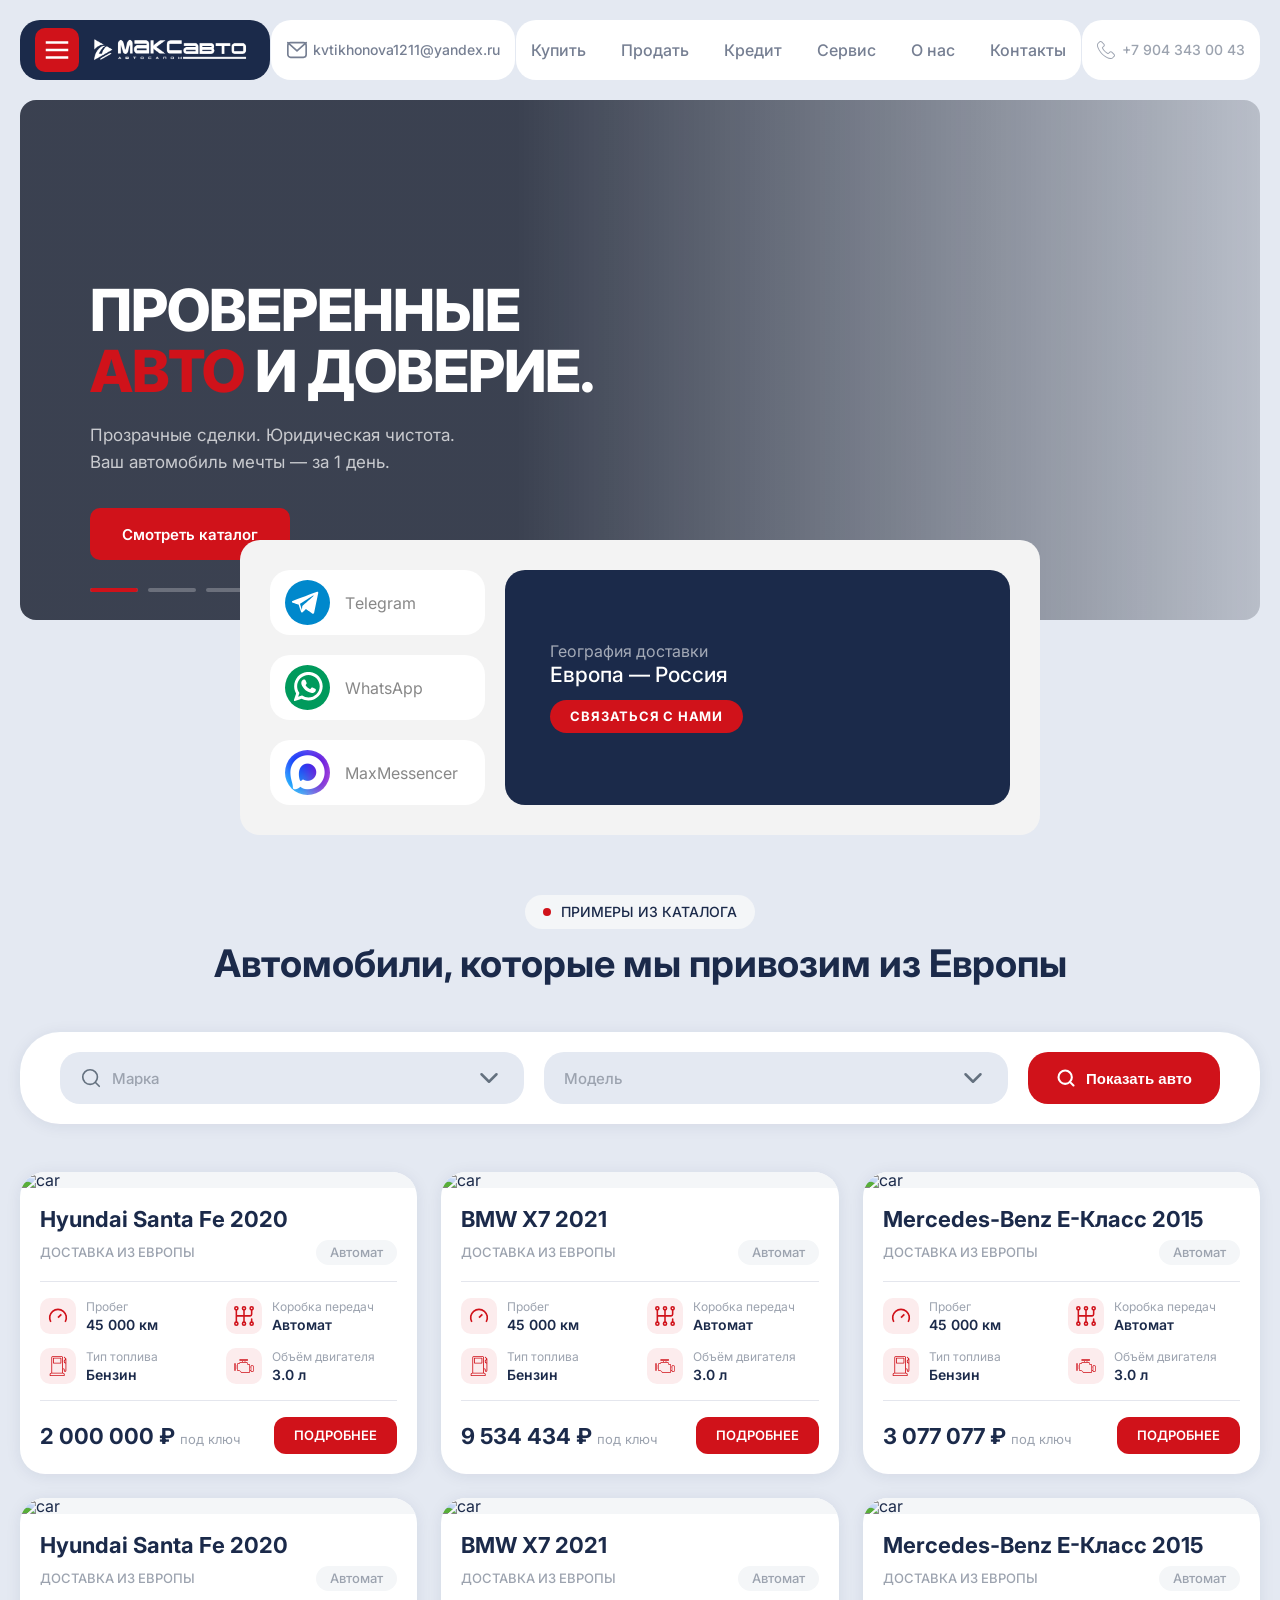
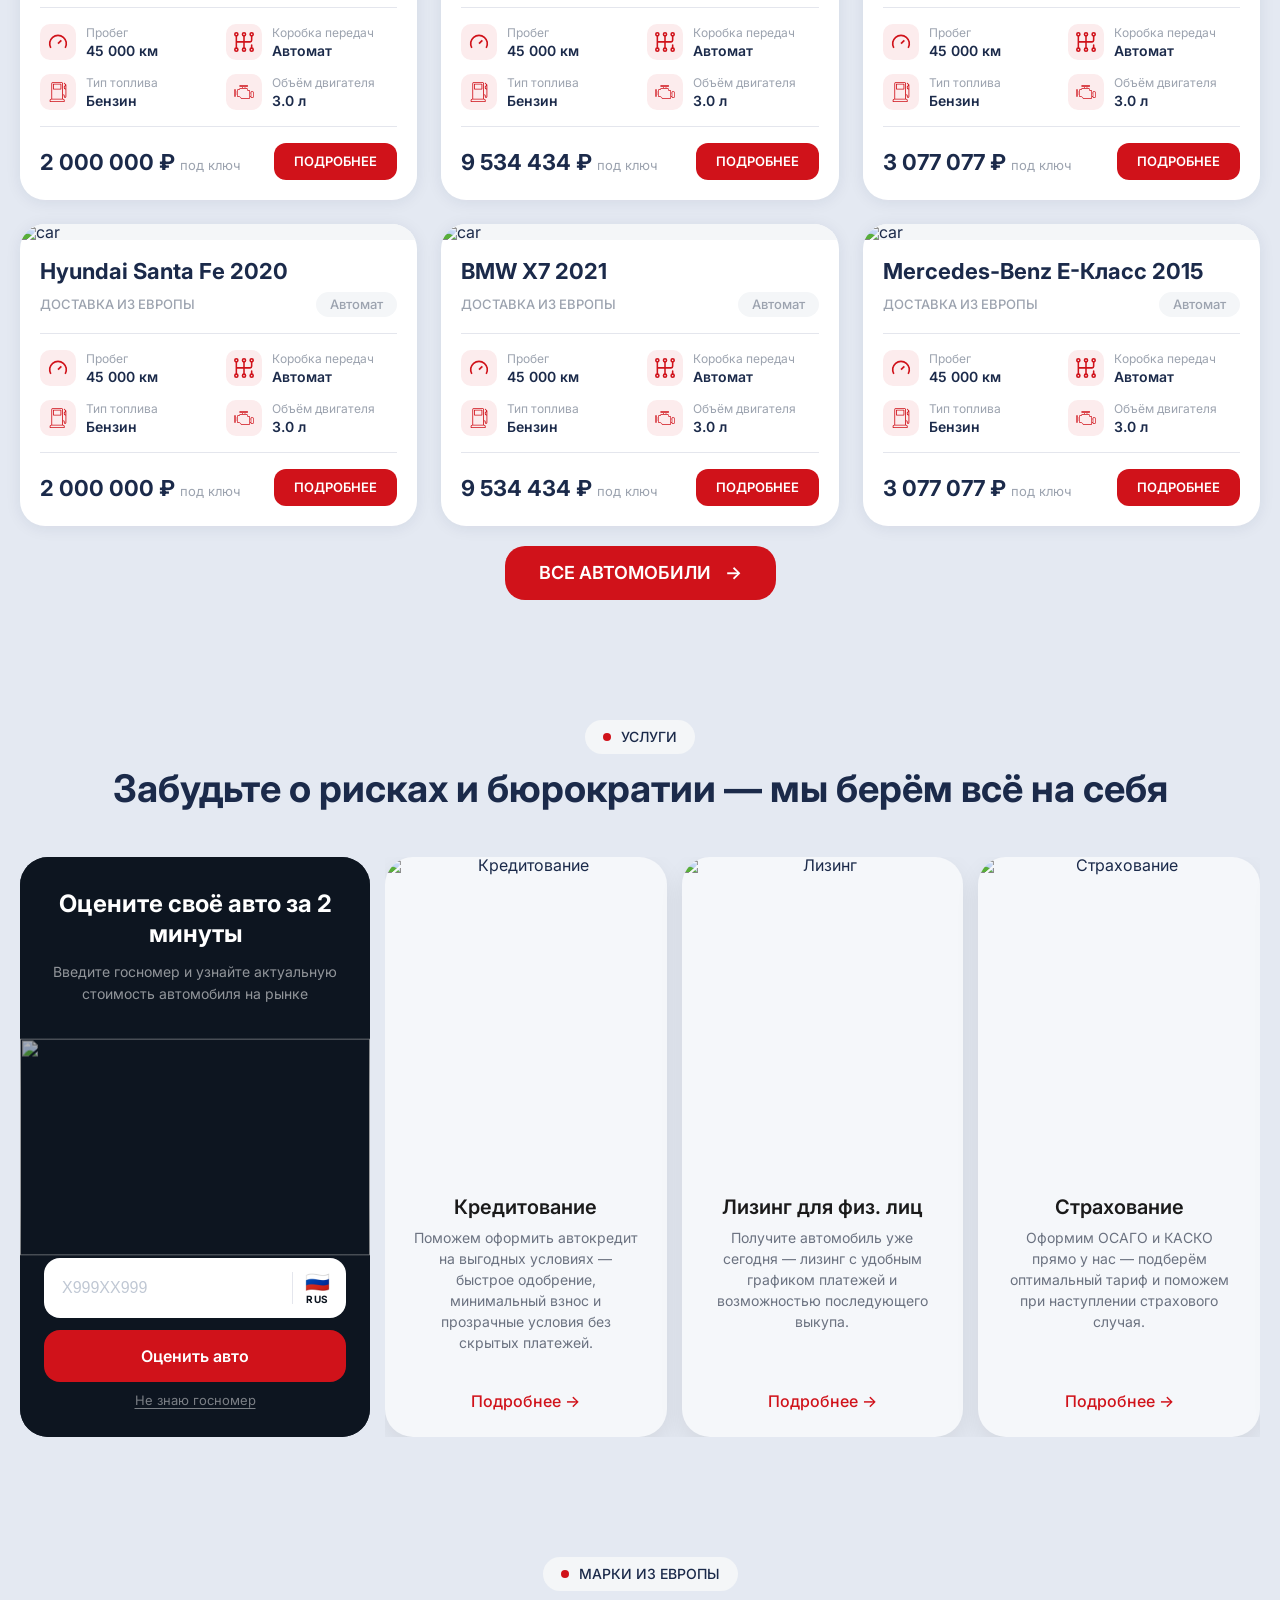
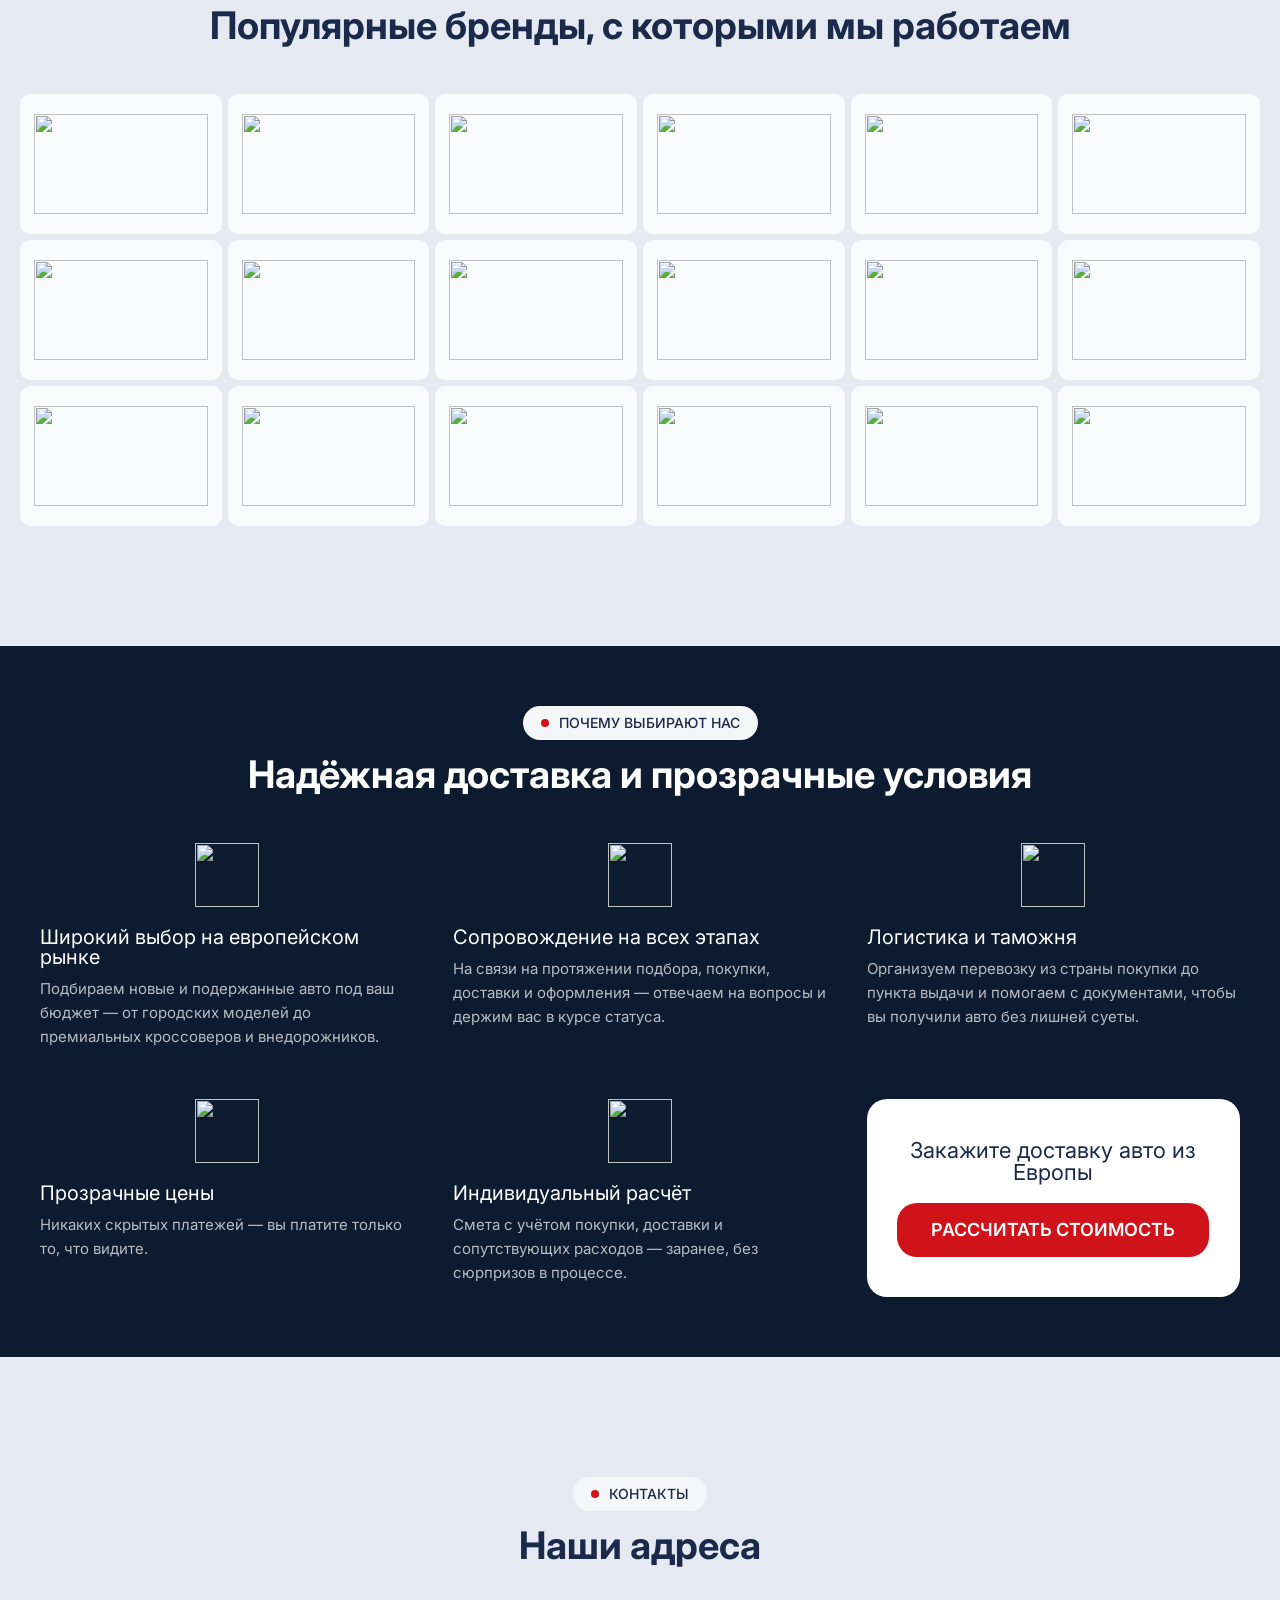
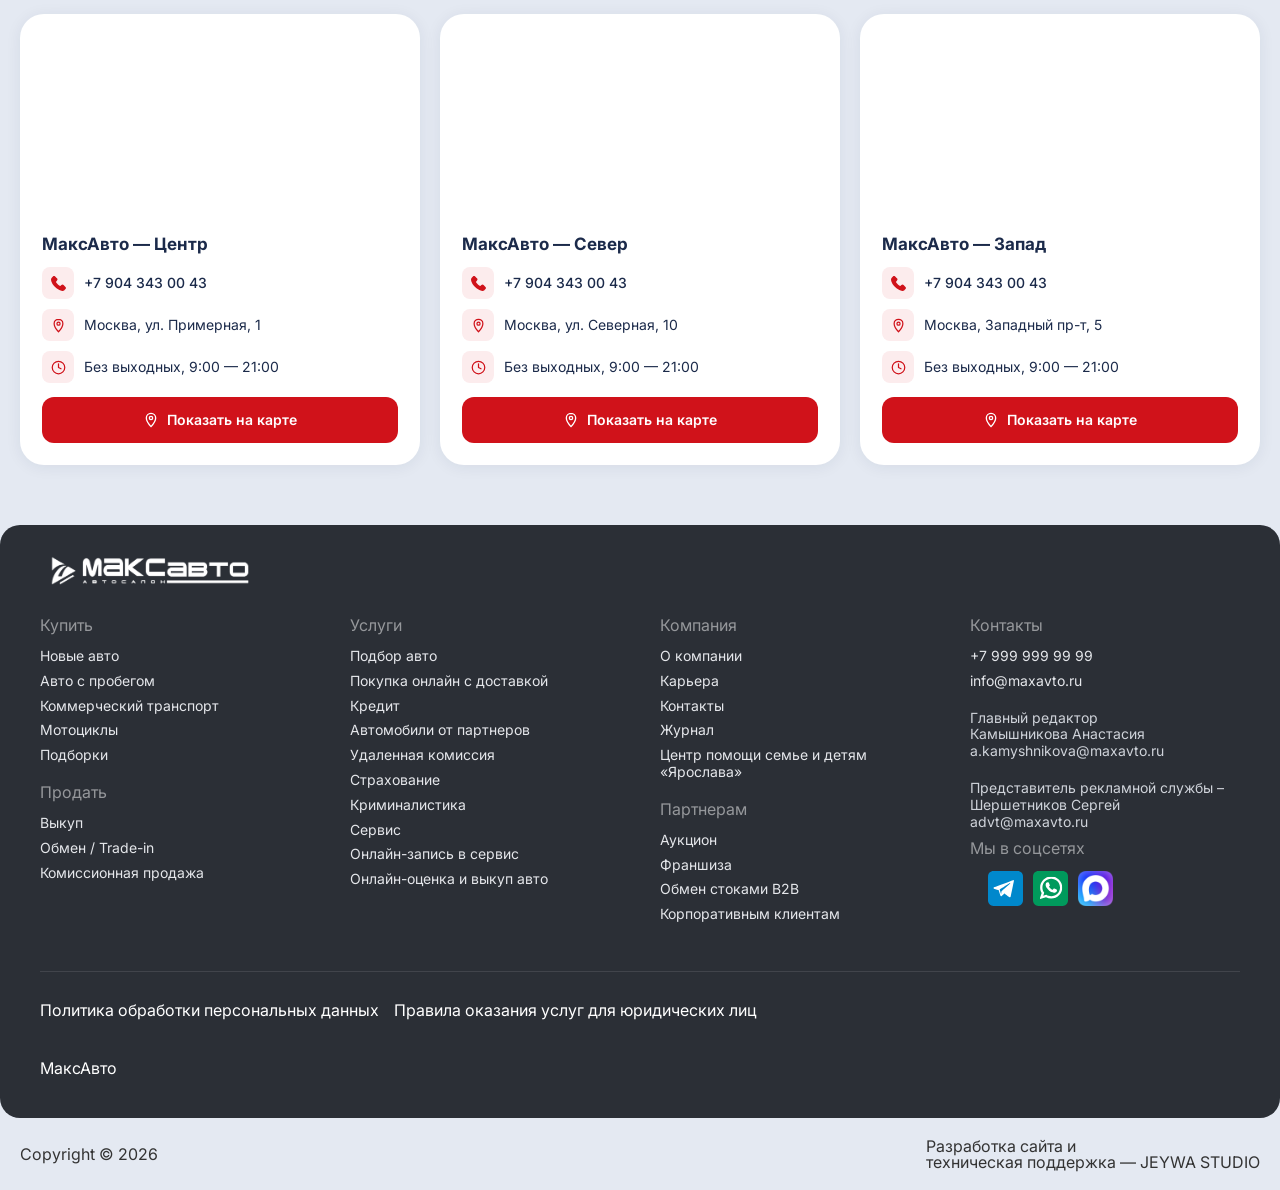
==== commit 7389764d: "new" ====
--- a/index.html
+++ b/index.html
@@ -196,6 +196,10 @@
       <!-- SEARCH SECTION -->
       <section class="car-search">
         <div class="container">
+             <div class="section-head">
+            <span class="section-label"> <i></i> ПРИМЕРЫ ИЗ КАТАЛОГА </span>
+            <h2>Автомобили, которые мы привозим из Европы</h2>
+          </div>
           <div class="car-search__pill">
             <div class="car-search__select" id="brandSelect">
               <svg
@@ -293,10 +297,10 @@
       </section>
       <section class="cars">
         <div class="container">
-          <div class="section-head">
+          <!-- <div class="section-head">
             <span class="section-label"> <i></i> ПРИМЕРЫ ИЗ КАТАЛОГА </span>
             <h2>Автомобили, которые мы привозим из Европы</h2>
-          </div>
+          </div> -->
           <div class="cars-grid">
             <!-- CARD -->
 
--- a/assests/css/style.css
+++ b/assests/css/style.css
@@ -66,7 +66,8 @@
     padding 0.4s cubic-bezier(0.4, 0, 0.2, 1),
     background-color 0.4s ease,
     box-shadow 0.4s ease;
-    background: #e4e9f2
+    background: #e4e9f2;
+    
 }
 
 header .container {
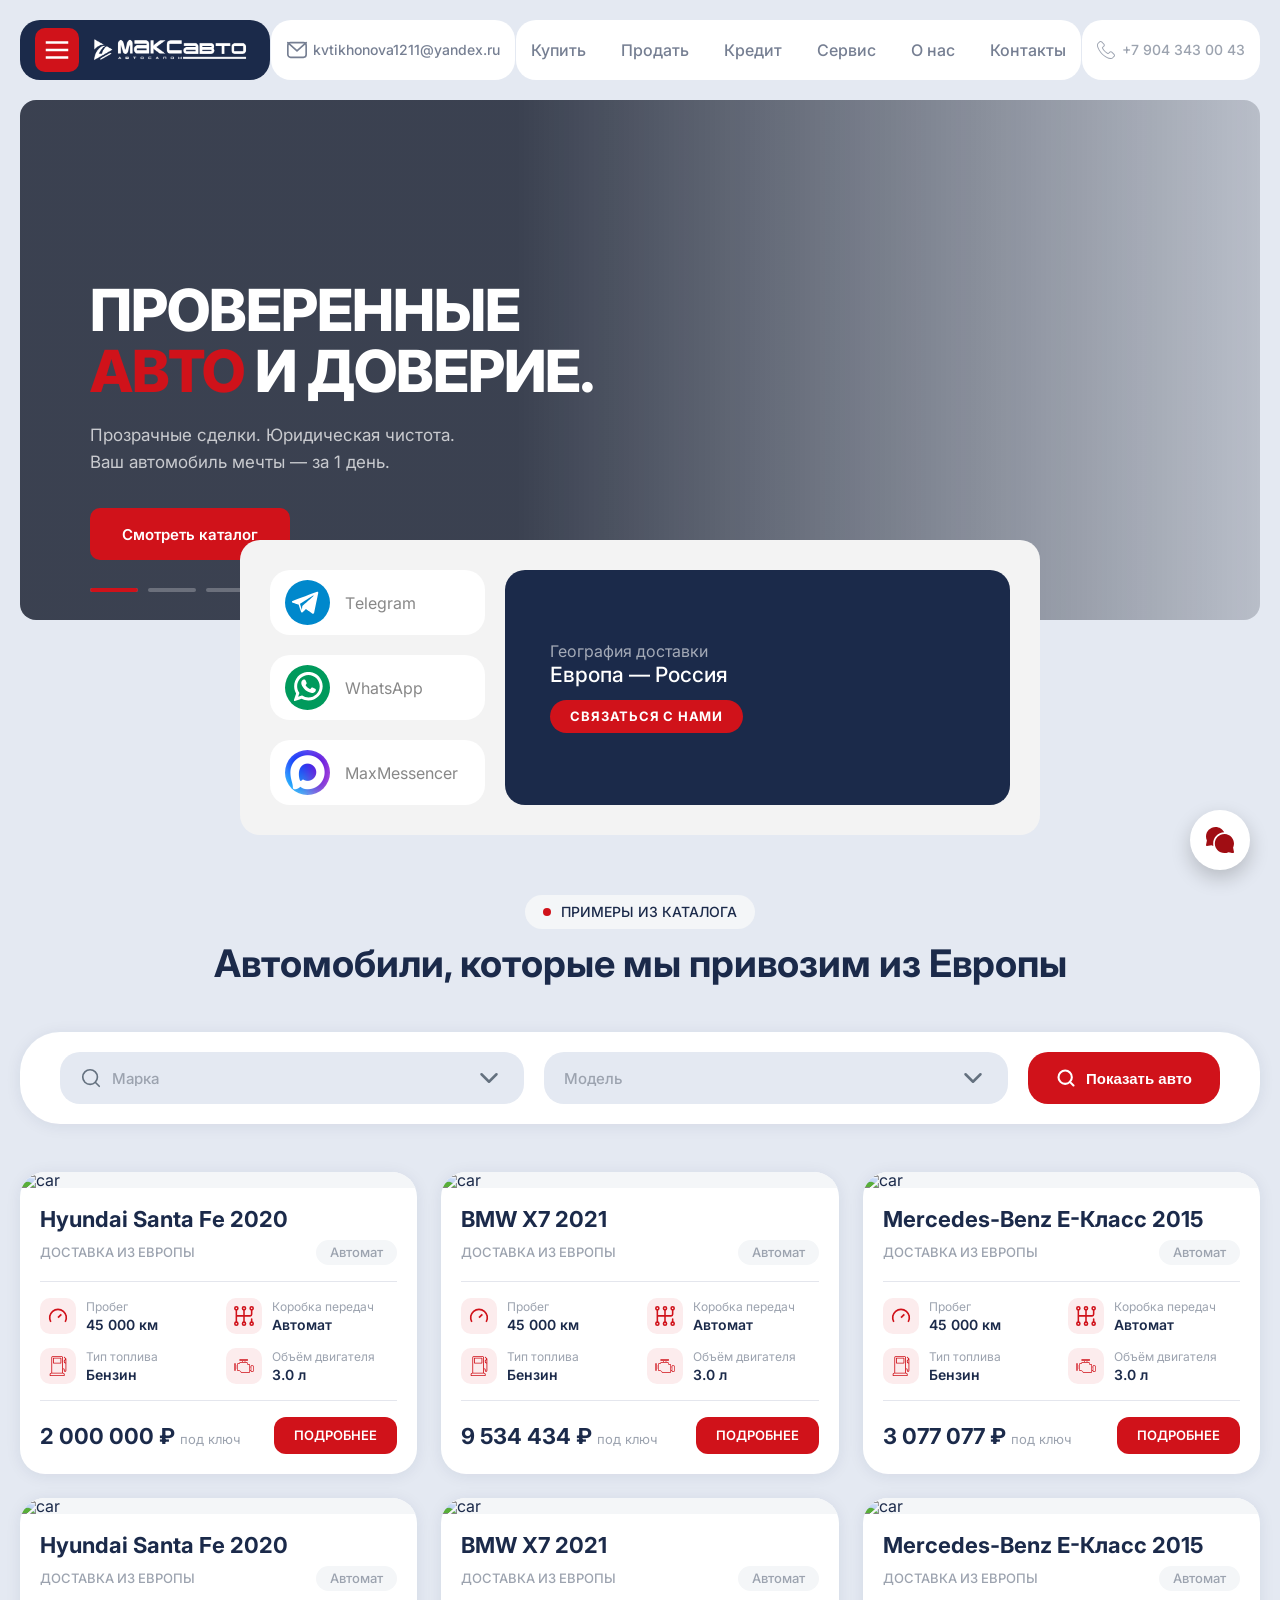
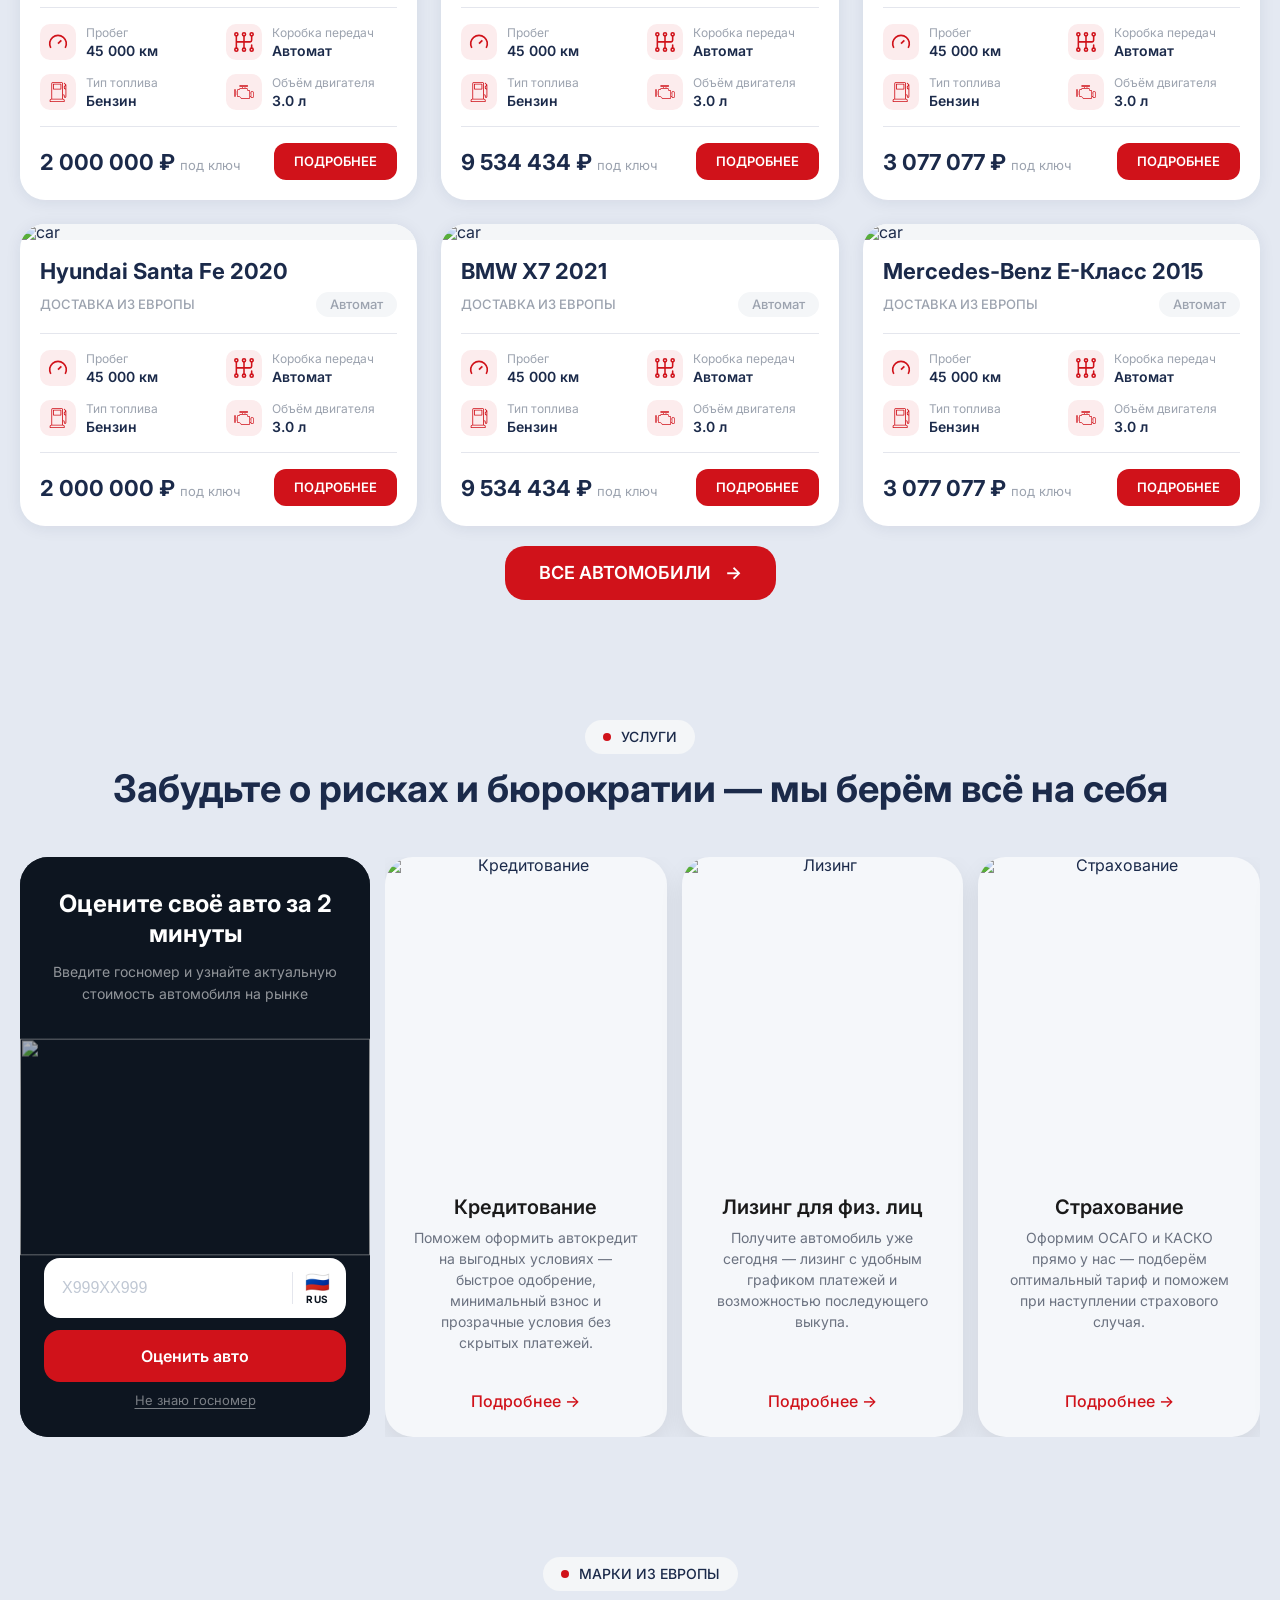
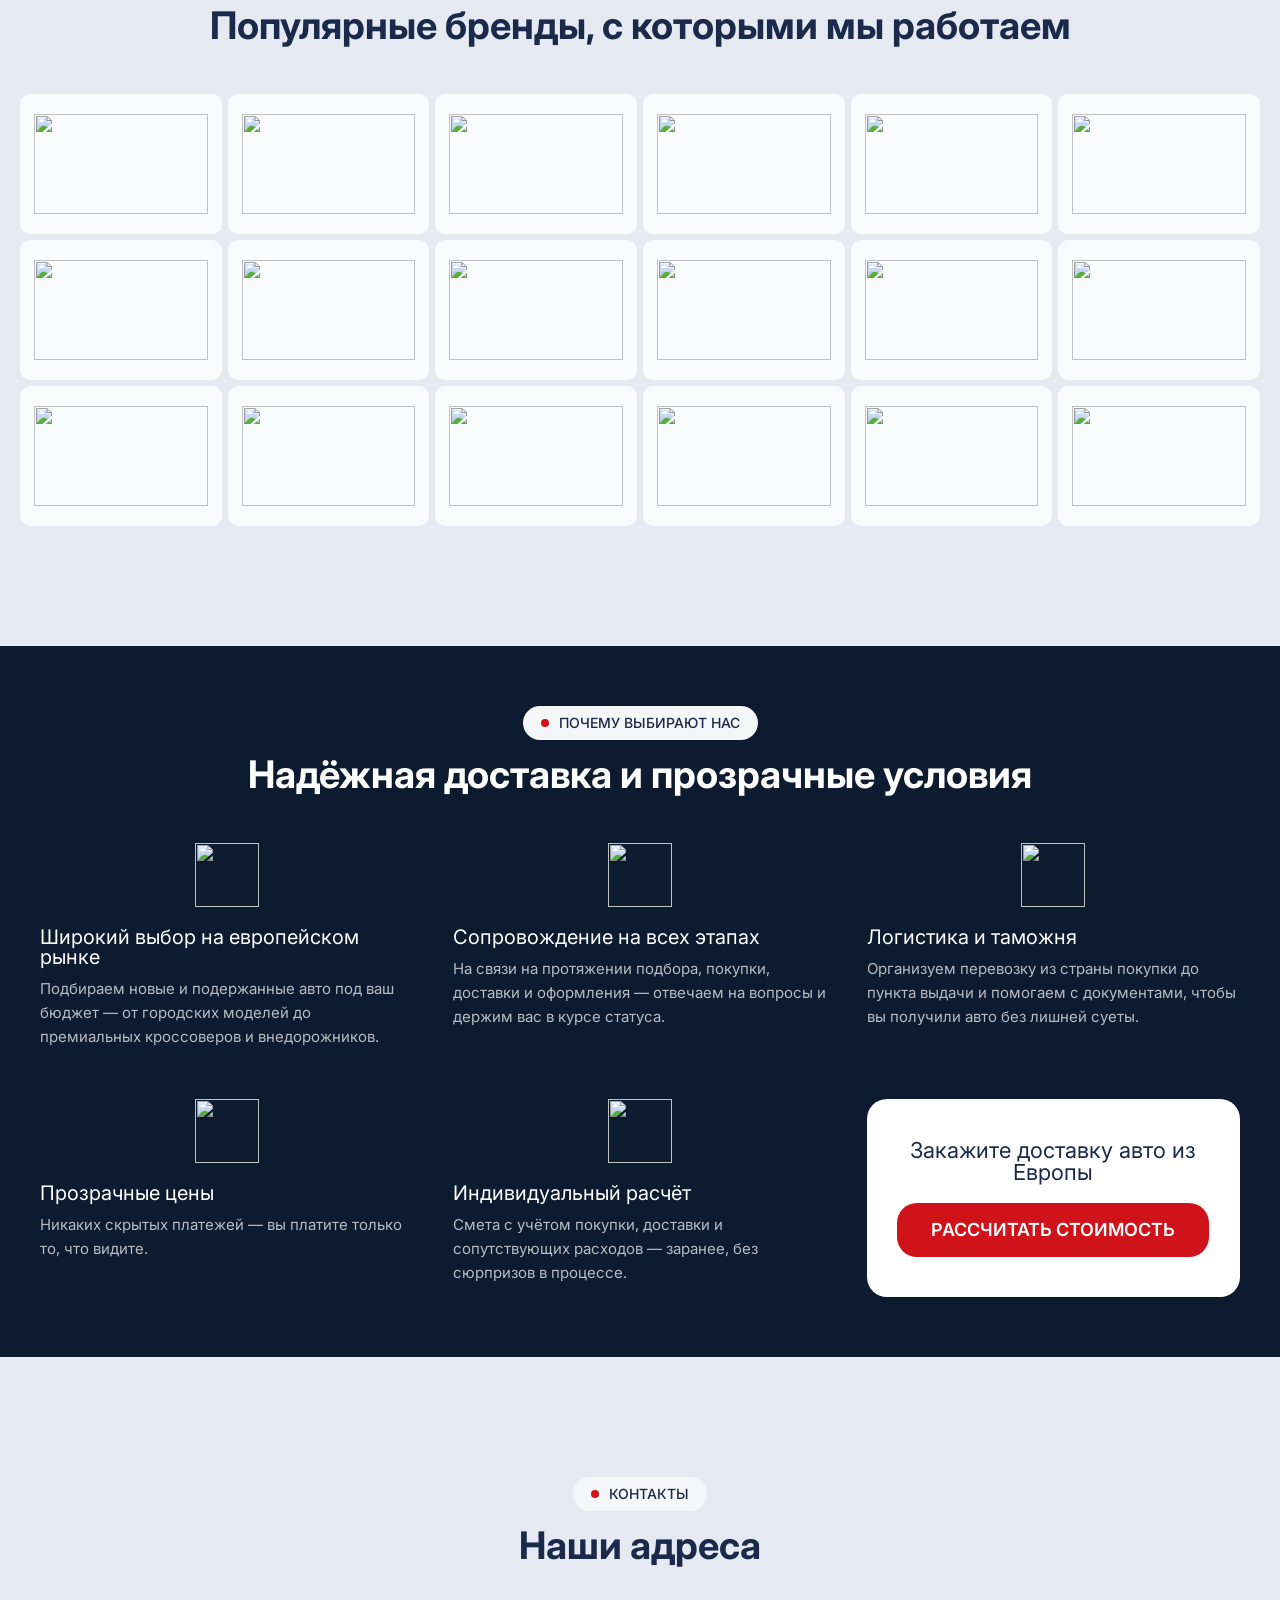
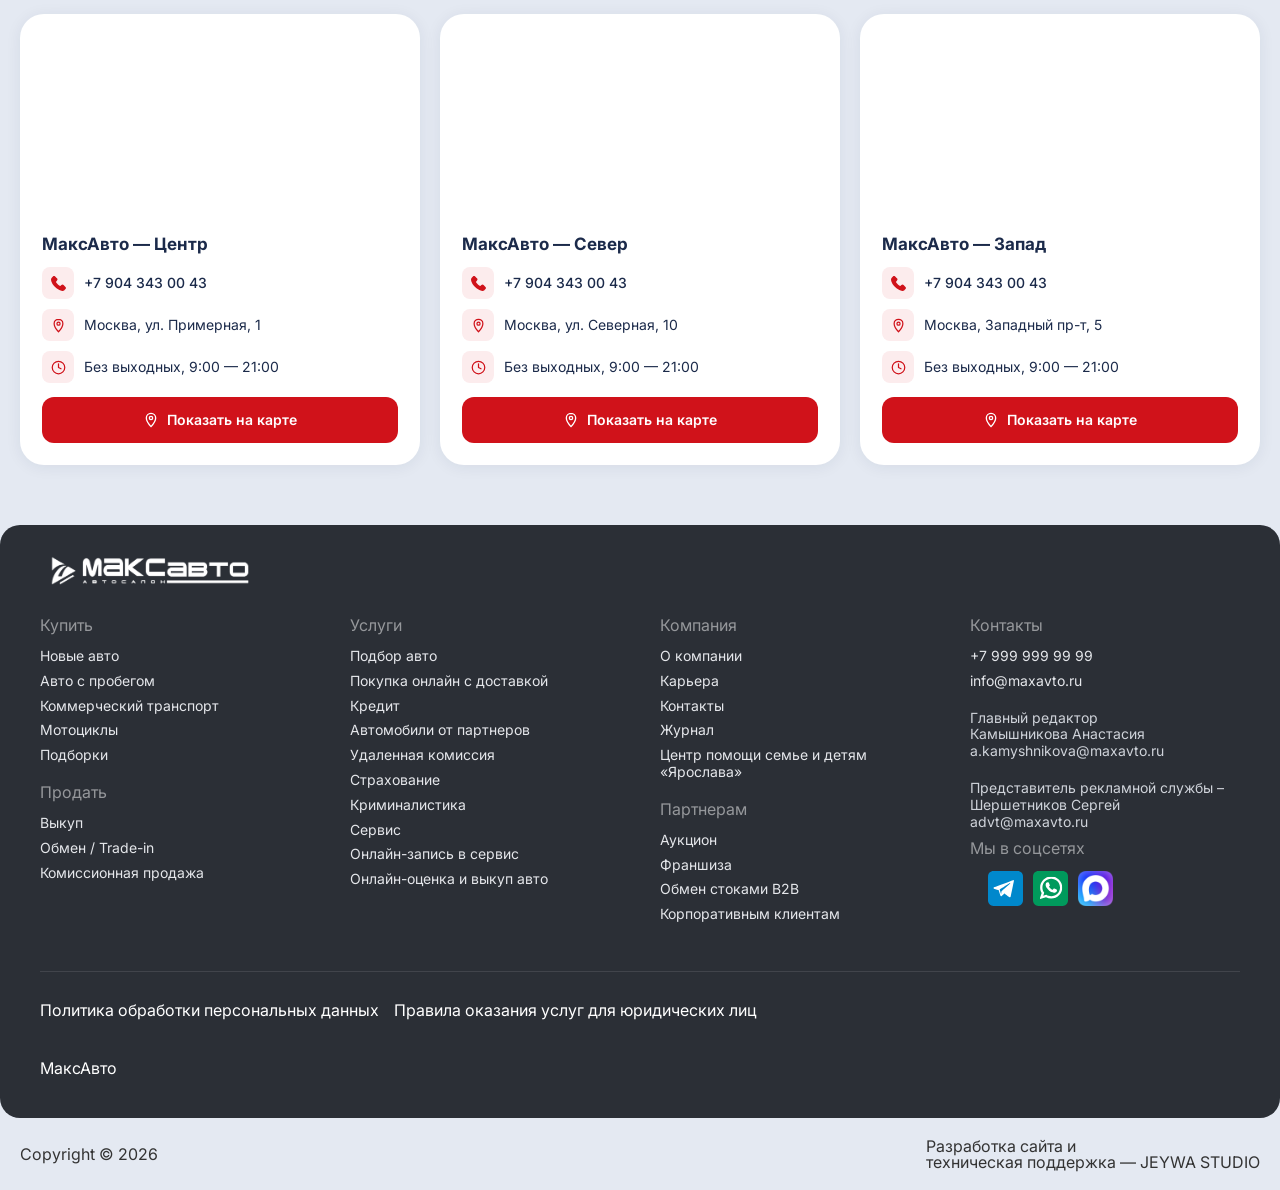
==== commit 56a4904e: "new" ====
--- a/index.html
+++ b/index.html
@@ -12,6 +12,147 @@
     <title>МаксАвто</title>
   </head>
   <body>
+     <div class="wrapper">
+      <div id="main-div">
+        <div id="main-button" class="wave">
+          <svg
+            class="icon-mail"
+            xmlns="http://www.w3.org/2000/svg"
+            version="1.1"
+            xmlns:xlink="http://www.w3.org/1999/xlink"
+            width="28"
+            height="28"
+            x="0"
+            y="0"
+            viewBox="0 0 512.012 512.012"
+            style="enable-background: new 0 0 512 512"
+            xml:space="preserve"
+            class=""
+          >
+            <g>
+              <path
+                d="M333.201 115.038c-28.905-59.021-89.37-98.042-157.193-98.042-97.047 0-176 78.505-176 175 0 26.224 5.63 51.359 16.742 74.794L.299 349.055c-2.094 10.472 7.144 19.728 17.618 17.656l83.279-16.465a172.546 172.546 0 0 0 34.732 12.151c-26.717-126.541 69.199-245.321 197.273-247.359z"
+                fill="#A00D13"
+                opacity="1"
+                data-original="#A00D13"
+                class=""
+              ></path>
+              <path
+                d="M495.266 394.79a174.485 174.485 0 0 0 7.511-18.514h-.549c37.448-109.917-41.305-225.441-157.567-231.066l-.005-.018c-100.036-4.61-183.148 75.486-183.148 174.804 0 96.414 78.361 174.857 174.743 174.997 26.143-.035 51.201-5.663 74.568-16.747 91.207 18.032 84.094 16.75 86.189 16.75 9.479 0 16.56-8.686 14.709-17.941z"
+                fill="#A00D13"
+                opacity="1"
+                data-original="#A00D13"
+                class=""
+              ></path>
+            </g>
+          </svg>
+
+          <svg
+            class="icon-close"
+            xmlns="http://www.w3.org/2000/svg"
+            version="1.1"
+            xmlns:xlink="http://www.w3.org/1999/xlink"
+            width="20"
+            height="20"
+            x="0"
+            y="0"
+            viewBox="0 0 320.591 320.591"
+            style="enable-background: new 0 0 512 512"
+            xml:space="preserve"
+            class=""
+          >
+            <g>
+              <path
+                d="M30.391 318.583a30.37 30.37 0 0 1-21.56-7.288c-11.774-11.844-11.774-30.973 0-42.817L266.643 10.665c12.246-11.459 31.462-10.822 42.921 1.424 10.362 11.074 10.966 28.095 1.414 39.875L51.647 311.295a30.366 30.366 0 0 1-21.256 7.288z"
+                fill="#333"
+                opacity="1"
+                data-original="#2e5085"
+                class=""
+              ></path>
+              <path
+                d="M287.9 318.583a30.37 30.37 0 0 1-21.257-8.806L8.83 51.963C-2.078 39.225-.595 20.055 12.143 9.146c11.369-9.736 28.136-9.736 39.504 0l259.331 257.813c12.243 11.462 12.876 30.679 1.414 42.922-.456.487-.927.958-1.414 1.414a30.368 30.368 0 0 1-23.078 7.288z"
+                fill="#333"
+                opacity="1"
+                data-original="#2e5085"
+                class=""
+              ></path>
+            </g>
+          </svg>
+        </div>
+        <button
+          type="button"
+          id="wrapperdown"
+          class="onlineregistration modalBtn"
+          data-btn="1"
+        >
+          Заказать звонок
+        </button>
+        <a
+          class="wrappericon"
+          href="https://wa.me/79189179163"
+          id="wrapper_whatsapp"
+          target="_blank"
+          title="whatsapp"
+        >
+          <svg
+            xmlns="http://www.w3.org/2000/svg"
+            version="1.1"
+            x="0"
+            y="0"
+            width="24"
+            height="24"
+            viewBox="0 0 682 682.667"
+          >
+            <g>
+              <path
+                fill-rule="evenodd"
+                d="M544.387 93.008C484.512 33.063 404.883.035 320.05 0 145.246 0 2.98 142.262 2.91 317.113c-.024 55.895 14.577 110.457 42.331 158.551L.25 640l168.121-44.102c46.324 25.27 98.477 38.586 151.55 38.602h.134c174.785 0 317.066-142.273 317.132-317.133.036-84.742-32.921-164.418-92.8-224.36zM320.05 580.94h-.11c-47.296-.02-93.683-12.73-134.16-36.742l-9.62-5.715-99.766 26.172 26.628-97.27-6.27-9.972c-26.386-41.969-40.32-90.476-40.296-140.281.055-145.332 118.305-263.57 263.7-263.57 70.406.023 136.59 27.476 186.355 77.3s77.156 116.051 77.133 186.485C583.582 462.69 465.34 580.94 320.05 580.94zm144.586-197.418c-7.922-3.968-46.883-23.132-54.149-25.78-7.258-2.645-12.547-3.962-17.824 3.968-5.285 7.93-20.469 25.781-25.094 31.066-4.625 5.29-9.242 5.953-17.168 1.985-7.925-3.965-33.457-12.336-63.726-39.332-23.555-21.012-39.457-46.961-44.082-54.89-4.617-7.938-.04-11.813 3.476-16.173 8.578-10.652 17.168-21.82 19.809-27.105 2.644-5.29 1.32-9.918-.664-13.883-1.977-3.965-17.824-42.969-24.426-58.84-6.437-15.445-12.965-13.36-17.832-13.601-4.617-.231-9.902-.278-15.187-.278-5.282 0-13.868 1.98-21.133 9.918-7.262 7.934-27.73 27.102-27.73 66.106s28.394 76.683 32.355 81.972c3.96 5.29 55.879 85.328 135.367 119.649 18.906 8.172 33.664 13.043 45.176 16.695 18.984 6.031 36.254 5.18 49.91 3.14 15.226-2.277 46.879-19.171 53.488-37.68 6.602-18.51 6.602-34.374 4.617-37.683-1.976-3.304-7.261-5.285-15.183-9.254zm0 0"
+                fill="white"
+              ></path>
+            </g>
+          </svg>
+        </a>
+        <a
+          class="wrappericon wrapper_icon_messenger"
+          href="#"
+          id="wrapper_messenger"
+          target="_blank"
+          title="mesenger"
+        >
+          <img
+            src="/assests/img/maxmessencer.png"
+            loading="lazy"
+            width="55"
+            height="55"
+            alt="mesenger"
+          />
+        </a>
+        <a
+          class="wrappericon"
+          href="ht"
+          id="wrappertg"
+          target="_blank"
+          title="Telegram"
+        >
+          <svg
+            xmlns="http://www.w3.org/2000/svg"
+            version="1.1"
+            width="27"
+            height="27"
+            x="0"
+            y="0"
+            viewBox="0 0 24 24"
+          >
+            <g>
+              <path
+                d="m9.417 15.181-.397 5.584c.568 0 .814-.244 1.109-.537l2.663-2.545 5.518 4.041c1.012.564 1.725.267 1.998-.931L23.93 3.821l.001-.001c.321-1.496-.541-2.081-1.527-1.714l-21.29 8.151c-1.453.564-1.431 1.374-.247 1.741l5.443 1.693L18.953 5.78c.595-.394 1.136-.176.691.218z"
+                fill="#fff"
+              ></path>
+            </g>
+          </svg>
+        </a>
+      </div>
+    </div>
     <header>
       <div class="container">
         <div class="logo">
--- a/assests/css/style.css
+++ b/assests/css/style.css
@@ -1898,4 +1898,191 @@
 
 @media (max-width: 576px) {
   .locations-grid { grid-template-columns: 1fr; }
-}+}
+
+.wrapper {
+  height: 100vh;
+  background: #333;
+}
+
+#main-div {
+  position: fixed;
+  right: 20px;
+  bottom: 20px;
+  z-index: 0;
+}
+#main-button .icon-close {
+  display: none;
+}
+#main-button.open .icon-mail {
+  display: none;
+}
+#main-button.open .icon-close {
+  display: block;
+}
+
+#main-button {
+  display: flex;
+  align-items: center;
+  justify-content: center;
+  position: absolute;
+  right: 10px;
+  bottom: 10px;
+  height: 60px;
+  width: 60px;
+  font-size: 22px;
+  color: #fff;
+  cursor: pointer;
+  background-color: #fff;
+  box-shadow: 0 8px 20px rgba(0, 0, 0, 0.2);
+  border: 1px solid var(---light-yellow);
+  border-radius: 50%;
+  transition: all 0.3s ease;
+}
+
+#main-button:hover {
+  background-color: #fff;
+  box-shadow: 0 12px 24px rgba(0, 0, 0, 0.3);
+  transform: scale(1.08);
+}
+
+#main-button ~ .onlineregistration {
+  display: flex;
+  justify-content: center;
+  align-items: center;
+  gap: 10px;
+  visibility: hidden;
+  font-weight: bold;
+  text-decoration: none;
+  height: 50px;
+  padding: 0 25px;
+  color: #fff;
+  border: 1px solid var(--blue);
+  background: var(--blue);
+  box-shadow: 0 8px 20px rgba(0, 0, 0, 0.2);
+  position: absolute;
+  z-index: -1;
+  right: 10px !important;
+  bottom: 10px !important;
+  opacity: 0;
+  white-space: nowrap;
+  cursor: pointer;
+  transition: all 0.3s ease;
+  border-radius: 30px;
+  font-size: 14px;
+}
+
+#main-button ~ .wrappericon {
+  display: flex;
+  align-items: center;
+  justify-content: center;
+  cursor: pointer;
+  position: absolute;
+  right: 10px;
+  bottom: 0;
+  z-index: -1;
+  height: 55px;
+  width: 55px;
+  opacity: 0;
+  text-decoration: none;
+  box-shadow: 0 8px 20px rgba(0, 0, 0, 0.2);
+  border-radius: 50%;
+  transition: all 0.3s ease;
+}
+
+
+#main-button ~ .wrapper_icon_messenger {
+  width: fit-content;
+  height: fit-content;
+  box-shadow: unset;
+  border-radius: unset;
+}
+#main-button.open .icon-mail {
+  display: none;
+}
+.open {
+  animation-iteration-count: 1;
+}
+#main-button.open .icon-close {
+  display: block;
+}
+#main-button .icon-close {
+  display: none;
+}
+#main-button.open ~ .onlineregistration {
+  visibility: visible;
+  right: 80px !important;
+  opacity: 1;
+  transition: 0.4s all cubic-bezier(0, 0.01, 0, 1.27);
+  background: #fff;
+  color: black;
+  width: 200px;
+}
+#main-button.open ~ #wrapper_messenger {
+  bottom: 82px;
+  right: 10px;
+  border-radius: 50%;
+  overflow: hidden;
+}
+
+#main-button.open ~ .wrappericon {
+  opacity: 1;
+  transition: 0.4s all cubic-bezier(0, 0.01, 0, 1.27);
+}
+#main-button.open ~ #wrappertg {
+  bottom: 150px;
+  background: linear-gradient(0deg, #017ab1, #01abe6) !important;
+}
+
+#main-button.open ~ .wrappericon {
+  opacity: 1;
+  transition: 0.4s all cubic-bezier(0, 0.01, 0, 1.27);
+}
+#main-button.open ~ #wrapper_whatsapp {
+  bottom: 220px;
+  background: lab(70.5521% -66.5147 45.8073);
+}
+#main-button.open ~ #wrapper_imo {
+  bottom: 350px;
+  border-radius: 50%;
+  overflow: hidden;
+}
+#main-button.open ~ .wrappericon {
+  opacity: 1;
+  transition: 0.4s all cubic-bezier(0, 0.01, 0, 1.27);
+}
+#main-button.open ~ #wrapper_messenger{
+  width: 55px;
+  height: 55px;
+}
+.wave {
+  animation-name: wave;
+  animation-duration: 1s;
+  animation-timing-function: linear;
+  animation-iteration-count: infinite;
+}
+
+.wrapper {
+  display: block;
+  position: absolute;
+  z-index: 200;
+}
+
+@keyframes wave {
+  0% {
+    box-shadow: 0 0 0 0 #a00d120b;
+  }
+
+  100% {
+    box-shadow: 0 0 0 15px #a00d1209;
+  }
+}
+
+.open {
+  animation-iteration-count: 1;
+}
+/* BURGER BUTTON */
+#open_menu {
+  display: none;
+  cursor: pointer;
+}
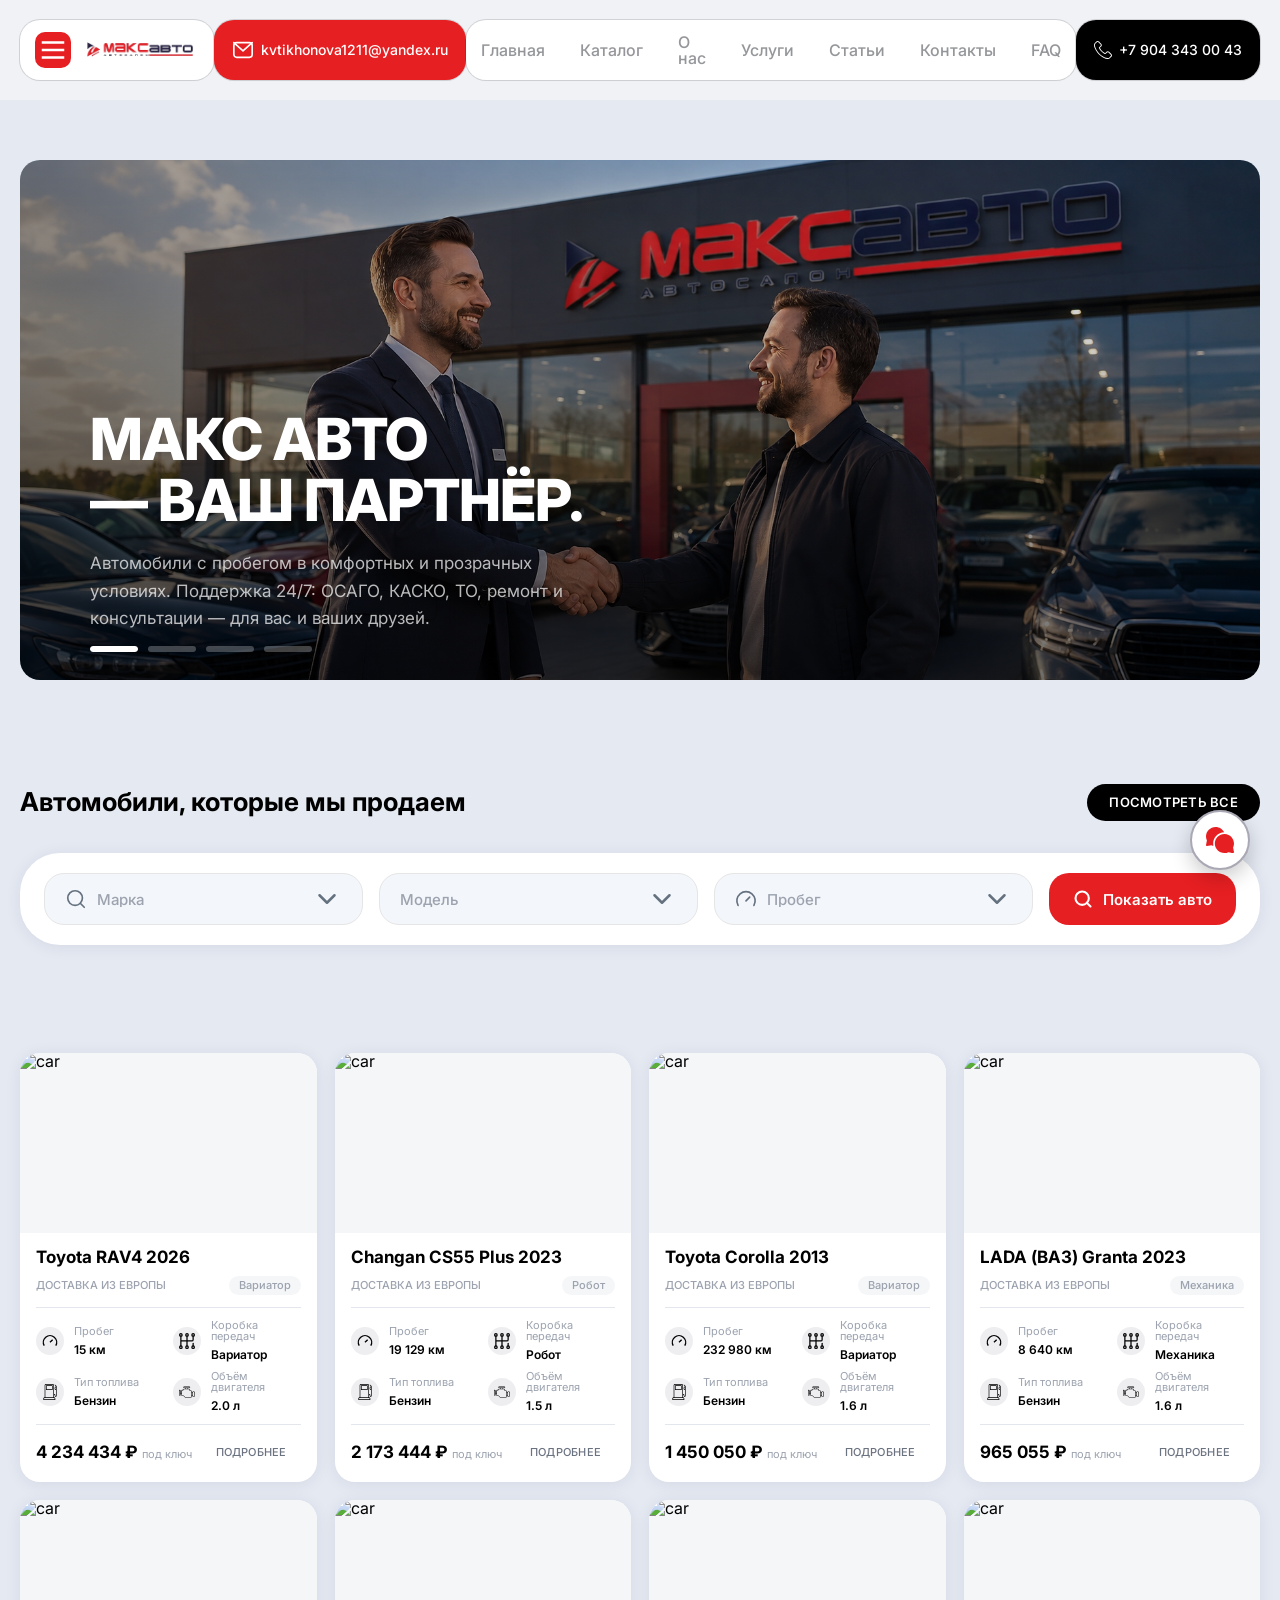
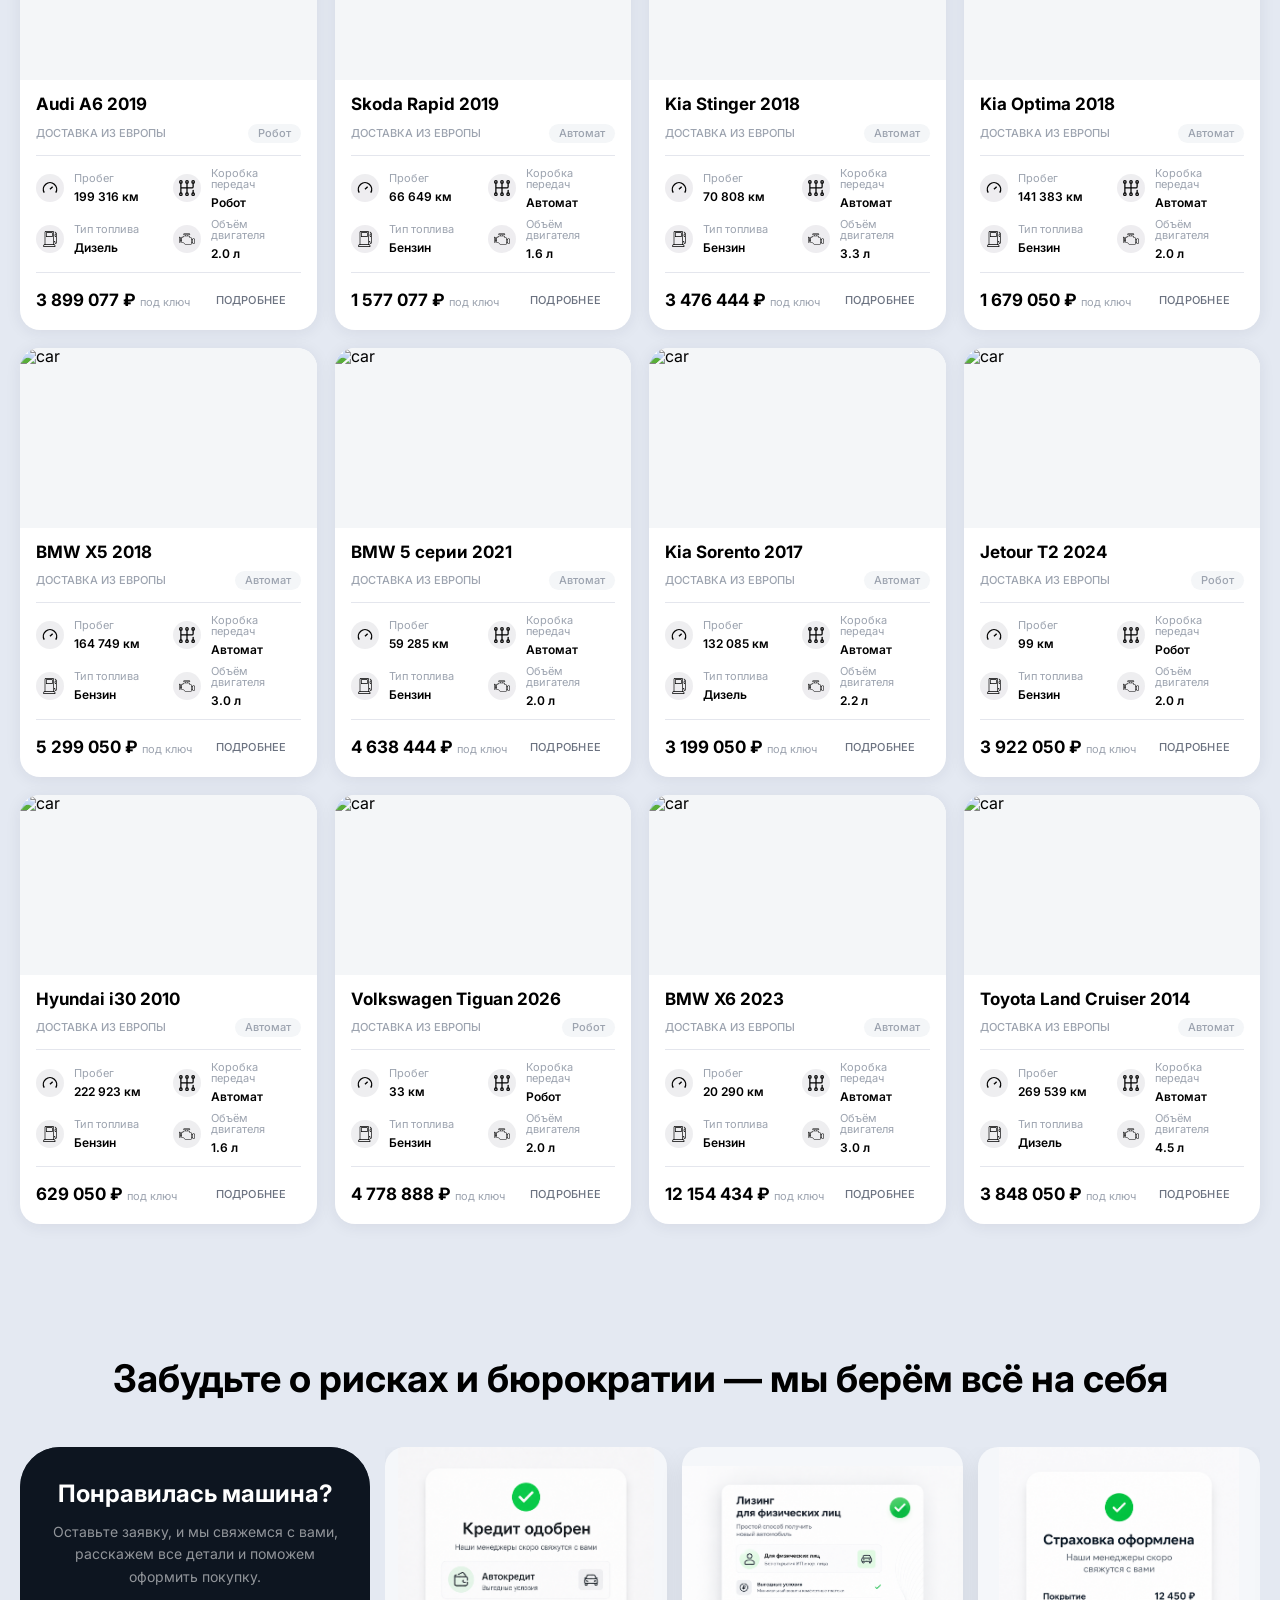
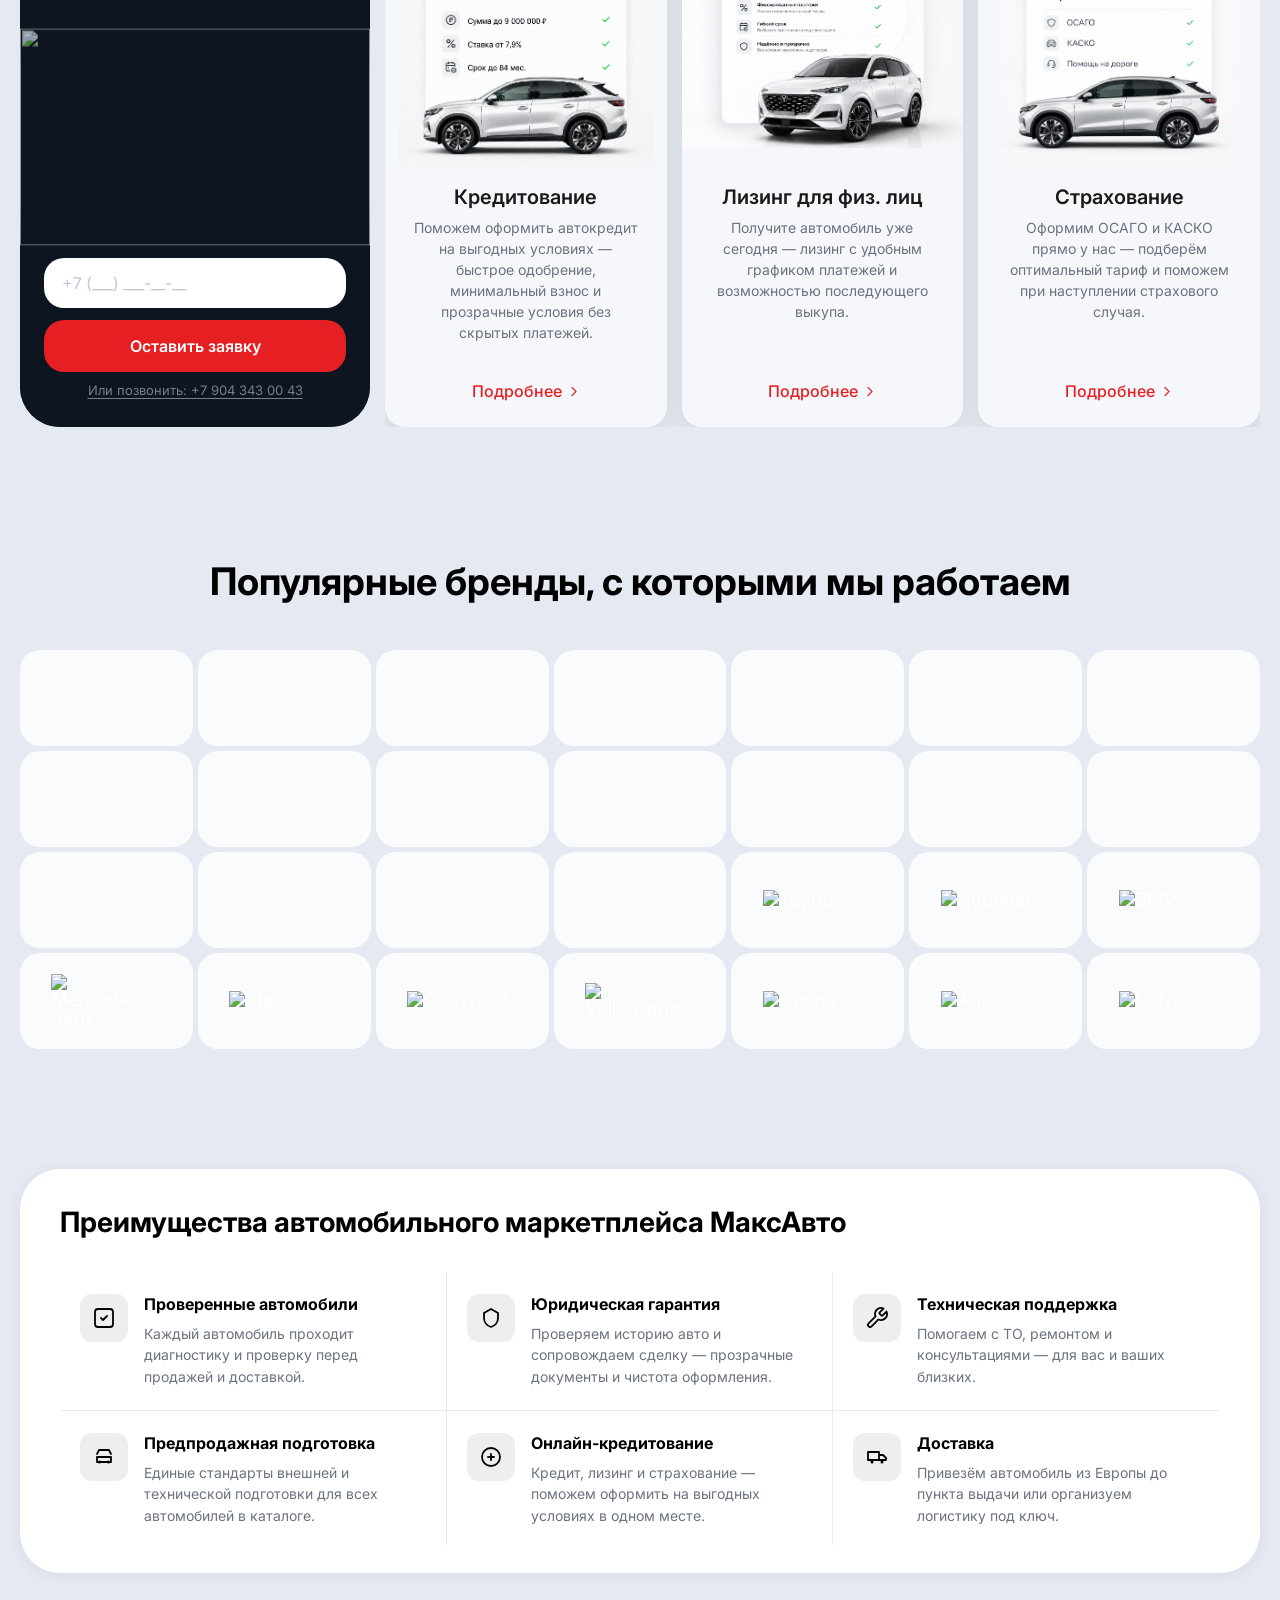
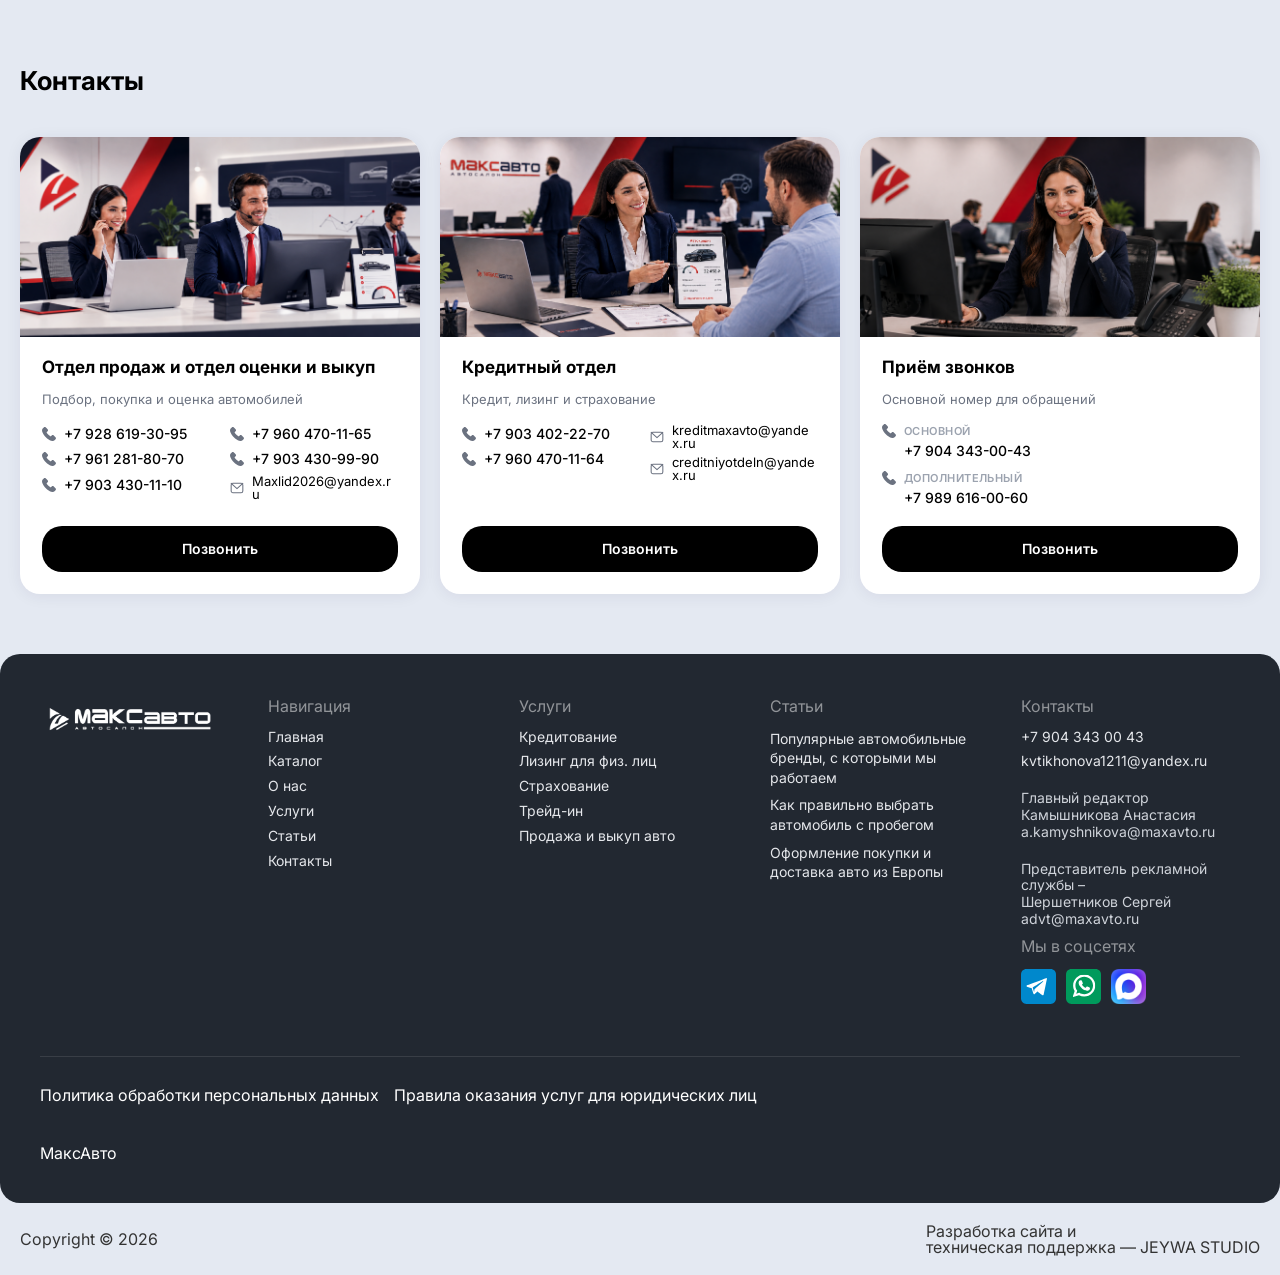
==== commit a086f5d8: "new" ====
--- a/index.html
+++ b/index.html
@@ -3,18 +3,25 @@
   <head>
     <meta charset="UTF-8" />
     <meta name="viewport" content="width=device-width, initial-scale=1.0" />
+    <link rel="preconnect" href="https://fonts.googleapis.com" />
+    <link rel="preconnect" href="https://fonts.gstatic.com" crossorigin />
+    <link
+      rel="stylesheet"
+      href="https://fonts.googleapis.com/css2?family=Inter:ital,opsz,wght@0,14..32,100..900;1,14..32,100..900&display=swap"
+    />
     <link rel="stylesheet" href="/assests/css/reset.css" />
     <link
       rel="stylesheet"
       href="https://cdn.jsdelivr.net/npm/swiper@11/swiper-bundle.min.css"
     />
     <link rel="stylesheet" href="/assests/css/style.css" />
+    <link rel="shortcut icon" href="/assests/img/icon.webp" type="image/x-icon">
     <title>МаксАвто</title>
   </head>
   <body>
      <div class="wrapper">
       <div id="main-div">
-        <div id="main-button" class="wave">
+        <div id="main-button" class="chat-pulse">
           <svg
             class="icon-mail"
             xmlns="http://www.w3.org/2000/svg"
@@ -32,16 +39,16 @@
             <g>
               <path
                 d="M333.201 115.038c-28.905-59.021-89.37-98.042-157.193-98.042-97.047 0-176 78.505-176 175 0 26.224 5.63 51.359 16.742 74.794L.299 349.055c-2.094 10.472 7.144 19.728 17.618 17.656l83.279-16.465a172.546 172.546 0 0 0 34.732 12.151c-26.717-126.541 69.199-245.321 197.273-247.359z"
-                fill="#A00D13"
+                fill="#e61f22"
                 opacity="1"
-                data-original="#A00D13"
+                data-original="#e61f22"
                 class=""
               ></path>
               <path
                 d="M495.266 394.79a174.485 174.485 0 0 0 7.511-18.514h-.549c37.448-109.917-41.305-225.441-157.567-231.066l-.005-.018c-100.036-4.61-183.148 75.486-183.148 174.804 0 96.414 78.361 174.857 174.743 174.997 26.143-.035 51.201-5.663 74.568-16.747 91.207 18.032 84.094 16.75 86.189 16.75 9.479 0 16.56-8.686 14.709-17.941z"
-                fill="#A00D13"
+                fill="#e61f22"
                 opacity="1"
-                data-original="#A00D13"
+                data-original="#e61f22"
                 class=""
               ></path>
             </g>
@@ -209,13 +216,13 @@
         <div class="headernav">
           <nav>
             <ul>
-              <li><a href="#catalog">Купить</a></li>
-              <li><a href="#sell">Продать</a></li>
-              <li><a href="#credit">Кредит</a></li>
-              <li><a href="#service">Сервис</a></li>
-              <li class="none"><a href="#tradein">Трейд-ин</a></li>
-              <li><a href="#about">О нас</a></li>
-              <li><a href="#contacts">Контакты</a></li>
+              <li><a href="#">Главная</a></li>
+              <li><a href="/catalog.html">Каталог</a></li>
+              <li><a href="/about.html">О нас</a></li>
+              <li><a href="/services.html">Услуги</a></li>
+              <li><a href="/articles.html">Статьи</a></li>
+              <li><a href="/contacts.html">Контакты</a></li>
+              <li><a href="/faq.html">FAQ</a></li>
             </ul>
           </nav>
         </div>
@@ -233,7 +240,7 @@
               <g>
                 <path
                   d="M98.339 320.8c47.6 56.9 104.9 101.7 170.3 133.4 24.9 11.8 58.2 25.8 95.3 28.2 2.3.1 4.5.2 6.8.2 24.9 0 44.9-8.6 61.2-26.3.1-.1.3-.3.4-.5 5.8-7 12.4-13.3 19.3-20 4.7-4.5 9.5-9.2 14.1-14 21.3-22.2 21.3-50.4-.2-71.9l-60.1-60.1c-10.2-10.6-22.4-16.2-35.2-16.2-12.8 0-25.1 5.6-35.6 16.1l-35.8 35.8c-3.3-1.9-6.7-3.6-9.9-5.2-4-2-7.7-3.9-11-6-32.6-20.7-62.2-47.7-90.5-82.4-14.3-18.1-23.9-33.3-30.6-48.8 9.4-8.5 18.2-17.4 26.7-26.1 3-3.1 6.1-6.2 9.2-9.3 10.8-10.8 16.6-23.3 16.6-36s-5.7-25.2-16.6-36l-29.8-29.8c-3.5-3.5-6.8-6.9-10.2-10.4-6.6-6.8-13.5-13.8-20.3-20.1-10.3-10.1-22.4-15.4-35.2-15.4-12.7 0-24.9 5.3-35.6 15.5l-37.4 37.4c-13.6 13.6-21.3 30.1-22.9 49.2-1.9 23.9 2.5 49.3 13.9 80 17.5 47.5 43.9 91.6 83.1 138.7zm-72.6-216.6c1.2-13.3 6.3-24.4 15.9-34l37.2-37.2c5.8-5.6 12.2-8.5 18.4-8.5 6.1 0 12.3 2.9 18 8.7 6.7 6.2 13 12.7 19.8 19.6 3.4 3.5 6.9 7 10.4 10.6l29.8 29.8c6.2 6.2 9.4 12.5 9.4 18.7s-3.2 12.5-9.4 18.7c-3.1 3.1-6.2 6.3-9.3 9.4-9.3 9.4-18 18.3-27.6 26.8l-.5.5c-8.3 8.3-7 16.2-5 22.2.1.3.2.5.3.8 7.7 18.5 18.4 36.1 35.1 57.1 30 37 61.6 65.7 96.4 87.8 4.3 2.8 8.9 5 13.2 7.2 4 2 7.7 3.9 11 6 .4.2.7.4 1.1.6 3.3 1.7 6.5 2.5 9.7 2.5 8 0 13.2-5.1 14.9-6.8l37.4-37.4c5.8-5.8 12.1-8.9 18.3-8.9 7.6 0 13.8 4.7 17.7 8.9l60.3 60.2c12 12 11.9 25-.3 37.7-4.2 4.5-8.6 8.8-13.3 13.3-7 6.8-14.3 13.8-20.9 21.7-11.5 12.4-25.2 18.2-42.9 18.2-1.7 0-3.5-.1-5.2-.2-32.8-2.1-63.3-14.9-86.2-25.8-62.2-30.1-116.8-72.8-162.1-127-37.3-44.9-62.4-86.7-79-131.5-10.3-27.5-14.2-49.6-12.6-69.7z"
-                  fill="#9ca3af"
+                  fill="currentColor"
                 ></path>
               </g>
             </svg>
@@ -244,45 +251,58 @@
     </header>
 
     <main>
-      <section class="hero">
+      <section class="hero" id="top">
         <div class="container">
           <div class="swiper heroSwiper">
             <div class="swiper-wrapper">
               <div class="swiper-slide hero__slide hero__slide--1">
                 <div class="hero__content">
-                  <h1 class="hero__title">ПРОВЕРЕННЫЕ АВТО и доверие.</h1>
+                  <h1 class="hero__title">МАКС АВТО — ваш партнёр.</h1>
                   <p class="hero__desc">
-                    Прозрачные сделки. Юридическая чистота.<br />Ваш автомобиль
-                    мечты — за 1 день.
+                    Автомобили с пробегом в комфортных и прозрачных условиях.
+                    Поддержка 24/7: ОСАГО, КАСКО, ТО, ремонт и консультации —
+                    для вас и ваших друзей.
                   </p>
-                  <a href="#catalog" class="hero__btn">Смотреть каталог</a>
                 </div>
               </div>
 
               <div class="swiper-slide hero__slide hero__slide--2">
                 <div class="hero__content">
-                  <h1 class="hero__title">ВЫКУП АВТО за 1 час.</h1>
+                  <h1 class="hero__title">ЮРИДИЧЕСКАЯ чистота.</h1>
                   <p class="hero__desc">
-                    Оценим ваш автомобиль онлайн.<br />Деньги — в день
-                    обращения.
+                    Гарантируем юридическую чистоту сделки.<br />
+                    Переоформление приобретённого автомобиля в ГИБДД — всего за
+                    1 час.
                   </p>
-                  <a href="#catalog" class="hero__btn">Смотреть каталог</a>
                 </div>
               </div>
 
               <div class="swiper-slide hero__slide hero__slide--3">
                 <div class="hero__content">
-                  <h1 class="hero__title">КРЕДИТ БЕЗ переплат.</h1>
+                  <h1 class="hero__title">КРЕДИТ ЛИЗИНГ страхование.</h1>
                   <p class="hero__desc">
-                    Кредитование, лизинг, страхование.<br />Одобрение за 15
-                    минут.
+                    Кредитование и лизинг для физических лиц, страхование,
+                    трейд-ин, продажа и выкуп автомобилей — всё в одном месте.
                   </p>
-                  <a href="#catalog" class="hero__btn">Смотреть каталог</a>
-                </div>
-              </div>
+                </div>
+              </div>
+
+              <!-- Временно скрытый 4 слайд hero
+              <div class="swiper-slide hero__slide hero__slide--4">
+                <div class="hero__content">
+                  <h1 class="hero__title">НАДЁЖНАЯ продажа авто.</h1>
+                  <p class="hero__desc">
+                    Проверенные автомобили, честные условия и сопровождение на
+                    каждом этапе.<br />
+                    Покупайте с уверенностью — мы отвечаем за качество сделки.
+                  </p>
+                </div>
+              </div>
+              -->
             </div>
 
             <div class="hero__pagination">
+              <div class="hero__bullet"><span></span></div>
               <div class="hero__bullet"><span></span></div>
               <div class="hero__bullet"><span></span></div>
               <div class="hero__bullet"><span></span></div>
@@ -293,53 +313,76 @@
           </div>
         </div>
       </section>
+      <!-- Временно скрыто: блок hero-contact
       <div class="hero-contact">
-        <div class="contact-left">
-          <div class="contact-card">
-            <div class="icon">
-              <img src="/assests/img/telegram.svg" alt="" />
-            </div>
-            <a>
-              <span>Тelegram</span>
-              <!-- <h4>+7 904 343 00 43</h4> -->
+        <div class="hero-contact__quick">
+          <h3 class="hero-contact__quick-title">МаксАвто — ваш надёжный партнёр</h3>
+          <p class="hero-contact__text">
+            Автомобили с пробегом, прозрачные сделки и поддержка 24/7: кредит,
+            лизинг, страхование, ТО и юридическое сопровождение.
+          </p>
+          <button
+            type="button"
+            class="hero-contact__cta onlineregistration modalBtn"
+            data-btn="1"
+          >
+            Оставить заявку
+          </button>
+          <p class="hero-contact__subtitle">Быстрые способы связи</p>
+          <div class="contact-cards">
+            <a
+              class="contact-card"
+              href="https://t.me/+79043430043"
+              target="_blank"
+              rel="noopener noreferrer"
+            >
+              <div class="icon">
+                <img src="/assests/img/telegram.svg" alt="Telegram" />
+              </div>
+              <span>Telegram</span>
+            </a>
+
+            <a
+              class="contact-card"
+              href="https://wa.me/79189179163"
+              target="_blank"
+              rel="noopener noreferrer"
+            >
+              <div class="icon">
+                <img src="/assests/img/whatsapp.svg" alt="WhatsApp" />
+              </div>
+              <span>WhatsApp</span>
+            </a>
+
+            <a
+              class="contact-card"
+              href="#"
+              target="_blank"
+              rel="noopener noreferrer"
+            >
+              <div class="icon">
+                <img src="/assests/img/maxmessencer.png" alt="MaxMessenger" />
+              </div>
+              <span>MaxMessencer</span>
             </a>
           </div>
-
-          <div class="contact-card">
-            <div class="icon">
-              <img src="/assests/img/whatsapp.svg" alt="" />
-            </div>
-            <div>
-              <span>WhatsApp</span>
-              <!-- <h4>+7 904 343 00 43</h4> -->
-            </div>
-          </div>
-          <div class="contact-card">
-            <div class="icon">
-              <img src="/assests/img/maxmessencer.png" alt="" />
-            </div>
-            <div>
-              <span>MaxMessencer</span>
-              <!-- <h4>+7 904 343 00 43</h4> -->
-            </div>
-          </div>
         </div>
 
-        <div class="contact-right">
-          <div class="icon"></div>
-          <div>
-            <span>География доставки</span>
-            <h4>Европа — Россия</h4>
-            <a href="/contact.html">СВЯЗАТЬСЯ С НАМИ</a>
-          </div>
+        <div class="hero-contact__media">
+          <img
+            src="/assests/img/contact_image.png"
+            alt="Автомобили в салоне МаксАвто"
+            loading="lazy"
+          />
         </div>
       </div>
+      -->
       <!-- SEARCH SECTION -->
-      <section class="car-search">
+      <section class="car-search" id="catalog">
         <div class="container">
-             <div class="section-head">
-            <span class="section-label"> <i></i> ПРИМЕРЫ ИЗ КАТАЛОГА </span>
-            <h2>Автомобили, которые мы привозим из Европы</h2>
+          <div class="section-head section-head--catalog">
+            <h2>Автомобили, которые мы продаем</h2>
+            <a href="/catalog.html" class="btn-catalog-all">Посмотреть все</a>
           </div>
           <div class="car-search__pill">
             <div class="car-search__select" id="brandSelect">
@@ -417,6 +460,59 @@
               </div>
             </div>
 
+            <div
+              class="car-search__select car-search__select--mileage"
+              id="mileageSelect"
+            >
+              <svg
+                width="22"
+                height="22"
+                viewBox="0 0 24 24"
+                fill="none"
+                stroke="currentColor"
+                stroke-width="1.8"
+                stroke-linecap="round"
+                stroke-linejoin="round"
+              >
+                <path d="m12 14 4-4"></path>
+                <path d="M3.34 19a10 10 0 1 1 17.32 0"></path>
+              </svg>
+              <span class="car-search__value" data-placeholder="Пробег"
+                >Пробег</span
+              >
+              <svg
+                class="car-search__chevron"
+                width="30"
+                height="30"
+                viewBox="0 0 24 24"
+                fill="none"
+                stroke="currentColor"
+                stroke-width="2"
+                stroke-linecap="round"
+                stroke-linejoin="round"
+              >
+                <polyline points="6 9 12 15 18 9" />
+              </svg>
+              <div class="car-search__dropdown" id="mileageDropdown">
+                <div class="car-search__option" data-value="">Любой пробег</div>
+                <div class="car-search__option" data-value="30000">
+                  До 30 000 км
+                </div>
+                <div class="car-search__option" data-value="60000">
+                  До 60 000 км
+                </div>
+                <div class="car-search__option" data-value="100000">
+                  До 100 000 км
+                </div>
+                <div class="car-search__option" data-value="150000">
+                  До 150 000 км
+                </div>
+                <div class="car-search__option" data-value="200000">
+                  До 200 000 км
+                </div>
+              </div>
+            </div>
+
             <button class="car-search__btn">
               <svg
                 width="20"
@@ -440,28 +536,26 @@
         <div class="container">
           <!-- <div class="section-head">
             <span class="section-label"> <i></i> ПРИМЕРЫ ИЗ КАТАЛОГА </span>
-            <h2>Автомобили, которые мы привозим из Европы</h2>
+            <h2>Автомобили, которые мы продаем</h2>
           </div> -->
           <div class="cars-grid">
             <!-- CARD -->
 
             <div class="swiper-slide">
-              <div class="car-card">
+              <a href="/carinner.html" class="car-card">
                 <!-- IMAGE -->
                 <div class="car-image">
-                  <img
-                    src="https://cdn-b.freshauto.ru/f16d331356_1065392_mobile.webp"
-                    alt="car"
-                  />
+                  <img class="car-image__primary" src="https://cdn-b.freshauto.ru/aa44356745_1104164_original.webp" alt="car" loading="lazy" />
+                  <img class="car-image__hover" src="https://cdn-b.freshauto.ru/d72ce04a29_1104164_original.webp" alt="" loading="lazy" aria-hidden="true" />
                 </div>
 
                 <!-- CONTENT -->
                 <div class="car-content">
-                  <h3>Hyundai Santa Fe 2020</h3>
+                  <h3>Toyota RAV4 2026</h3>
 
                   <div class="car-meta">
                     <span>ДОСТАВКА ИЗ ЕВРОПЫ</span>
-                    <span class="badge">Автомат</span>
+                    <span class="badge">Вариатор</span>
                   </div>
                   <div class="divider"></div>
                   <div class="car-specs">
@@ -483,7 +577,7 @@
                       </span>
                       <div>
                         <p>Пробег</p>
-                        <b>45 000 км</b>
+                        <b>15 км</b>
                       </div>
                     </div>
 
@@ -516,7 +610,7 @@
                       </span>
                       <div>
                         <p>Коробка передач</p>
-                        <b>Автомат</b>
+                        <b>Вариатор</b>
                       </div>
                     </div>
 
@@ -591,7 +685,7 @@
                       </span>
                       <div>
                         <p>Объём двигателя</p>
-                        <b>3.0 л</b>
+                        <b>2.0 л</b>
                       </div>
                     </div>
                   </div>
@@ -599,31 +693,28 @@
                   <div class="divider"></div>
 
                   <div class="car-bottom">
-                    <p class="price">2 000 000 ₽ <span>под ключ</span></p>
-                    <a href="/carinner.html" class="btn-car">ПОДРОБНЕЕ</a>
-                  </div>
-                </div>
-              </div>
+                    <p class="price">4 234 434 ₽ <span>под ключ</span></p>
+                    <span class="btn-car">ПОДРОБНЕЕ</span>
+                  </div>
+                </div>
+              </a>
             </div>
             <div class="swiper-slide">
-              <div class="car-card">
+              <a href="/carinner.html" class="car-card">
                 <!-- IMAGE -->
                 <div class="car-image">
-                  <img
-                    src="https://cdn-b.freshauto.ru/c9749661b1_1037415_original.webp"
-                    alt="car"
-                  />
+                  <img class="car-image__primary" src="https://cdn-b.freshauto.ru/0bdafbbb8a_1103356_original.webp" alt="car" loading="lazy" />
+                  <img class="car-image__hover" src="https://cdn-b.freshauto.ru/bb720689a6_1103356_original.webp" alt="" loading="lazy" aria-hidden="true" />
                 </div>
 
                 <!-- CONTENT -->
                 <div class="car-content">
-                  <h3>BMW X7 2021</h3>
+                  <h3>Changan CS55 Plus 2023</h3>
 
                   <div class="car-meta">
                     <span>ДОСТАВКА ИЗ ЕВРОПЫ</span>
-                    <span class="badge">Автомат</span>
-                  </div>
-
+                    <span class="badge">Робот</span>
+                  </div>
                   <div class="divider"></div>
                   <div class="car-specs">
                     <!-- PROBEG -->
@@ -644,7 +735,7 @@
                       </span>
                       <div>
                         <p>Пробег</p>
-                        <b>45 000 км</b>
+                        <b>19 129 км</b>
                       </div>
                     </div>
 
@@ -677,7 +768,7 @@
                       </span>
                       <div>
                         <p>Коробка передач</p>
-                        <b>Автомат</b>
+                        <b>Робот</b>
                       </div>
                     </div>
 
@@ -752,7 +843,7 @@
                       </span>
                       <div>
                         <p>Объём двигателя</p>
-                        <b>3.0 л</b>
+                        <b>1.5 л</b>
                       </div>
                     </div>
                   </div>
@@ -760,31 +851,28 @@
                   <div class="divider"></div>
 
                   <div class="car-bottom">
-                    <p class="price">9 534 434 ₽ <span>под ключ</span></p>
-                    <a href="#" class="btn-car">ПОДРОБНЕЕ</a>
-                  </div>
-                </div>
-              </div>
+                    <p class="price">2 173 444 ₽ <span>под ключ</span></p>
+                    <span class="btn-car">ПОДРОБНЕЕ</span>
+                  </div>
+                </div>
+              </a>
             </div>
             <div class="swiper-slide">
-              <div class="car-card">
+              <a href="/carinner.html" class="car-card">
                 <!-- IMAGE -->
                 <div class="car-image">
-                  <img
-                    src="https://cdn-b.freshauto.ru/050bd89fe9_1062862_original.webp"
-                    alt="car"
-                  />
+                  <img class="car-image__primary" src="https://cdn-b.freshauto.ru/81cb5e7cc0_1103226_original.webp" alt="car" loading="lazy" />
+                  <img class="car-image__hover" src="https://cdn-b.freshauto.ru/031ecbc569_1103226_original.webp" alt="" loading="lazy" aria-hidden="true" />
                 </div>
 
                 <!-- CONTENT -->
                 <div class="car-content">
-                  <h3>Mercedes-Benz E-Класс 2015</h3>
+                  <h3>Toyota Corolla 2013</h3>
 
                   <div class="car-meta">
                     <span>ДОСТАВКА ИЗ ЕВРОПЫ</span>
-                    <span class="badge">Автомат</span>
-                  </div>
-
+                    <span class="badge">Вариатор</span>
+                  </div>
                   <div class="divider"></div>
                   <div class="car-specs">
                     <!-- PROBEG -->
@@ -805,7 +893,7 @@
                       </span>
                       <div>
                         <p>Пробег</p>
-                        <b>45 000 км</b>
+                        <b>232 980 км</b>
                       </div>
                     </div>
 
@@ -838,7 +926,7 @@
                       </span>
                       <div>
                         <p>Коробка передач</p>
-                        <b>Автомат</b>
+                        <b>Вариатор</b>
                       </div>
                     </div>
 
@@ -913,7 +1001,7 @@
                       </span>
                       <div>
                         <p>Объём двигателя</p>
-                        <b>3.0 л</b>
+                        <b>1.6 л</b>
                       </div>
                     </div>
                   </div>
@@ -921,29 +1009,27 @@
                   <div class="divider"></div>
 
                   <div class="car-bottom">
-                    <p class="price">3 077 077 ₽ <span>под ключ</span></p>
-                    <a href="#" class="btn-car">ПОДРОБНЕЕ</a>
-                  </div>
-                </div>
-              </div>
+                    <p class="price">1 450 050 ₽ <span>под ключ</span></p>
+                    <span class="btn-car">ПОДРОБНЕЕ</span>
+                  </div>
+                </div>
+              </a>
             </div>
             <div class="swiper-slide">
-              <div class="car-card">
+              <a href="/carinner.html" class="car-card">
                 <!-- IMAGE -->
                 <div class="car-image">
-                  <img
-                    src="https://cdn-b.freshauto.ru/f16d331356_1065392_mobile.webp"
-                    alt="car"
-                  />
+                  <img class="car-image__primary" src="https://cdn-b.freshauto.ru/c18203f681_1103299_original.webp" alt="car" loading="lazy" />
+                  <img class="car-image__hover" src="https://cdn-b.freshauto.ru/d8e05e3c00_1103299_original.webp" alt="" loading="lazy" aria-hidden="true" />
                 </div>
 
                 <!-- CONTENT -->
                 <div class="car-content">
-                  <h3>Hyundai Santa Fe 2020</h3>
+                  <h3>LADA (ВАЗ) Granta 2023</h3>
 
                   <div class="car-meta">
                     <span>ДОСТАВКА ИЗ ЕВРОПЫ</span>
-                    <span class="badge">Автомат</span>
+                    <span class="badge">Механика</span>
                   </div>
                   <div class="divider"></div>
                   <div class="car-specs">
@@ -965,7 +1051,7 @@
                       </span>
                       <div>
                         <p>Пробег</p>
-                        <b>45 000 км</b>
+                        <b>8 640 км</b>
                       </div>
                     </div>
 
@@ -998,7 +1084,7 @@
                       </span>
                       <div>
                         <p>Коробка передач</p>
-                        <b>Автомат</b>
+                        <b>Механика</b>
                       </div>
                     </div>
 
@@ -1073,7 +1159,7 @@
                       </span>
                       <div>
                         <p>Объём двигателя</p>
-                        <b>3.0 л</b>
+                        <b>1.6 л</b>
                       </div>
                     </div>
                   </div>
@@ -1081,31 +1167,28 @@
                   <div class="divider"></div>
 
                   <div class="car-bottom">
-                    <p class="price">2 000 000 ₽ <span>под ключ</span></p>
-                    <a href="/carinner.html" class="btn-car">ПОДРОБНЕЕ</a>
-                  </div>
-                </div>
-              </div>
+                    <p class="price">965 055 ₽ <span>под ключ</span></p>
+                    <span class="btn-car">ПОДРОБНЕЕ</span>
+                  </div>
+                </div>
+              </a>
             </div>
             <div class="swiper-slide">
-              <div class="car-card">
+              <a href="/carinner.html" class="car-card">
                 <!-- IMAGE -->
                 <div class="car-image">
-                  <img
-                    src="https://cdn-b.freshauto.ru/c9749661b1_1037415_original.webp"
-                    alt="car"
-                  />
+                  <img class="car-image__primary" src="https://cdn-b.freshauto.ru/613e7d09cd_1102820_original.webp" alt="car" loading="lazy" />
+                  <img class="car-image__hover" src="https://cdn-b.freshauto.ru/286565364d_1102820_original.webp" alt="" loading="lazy" aria-hidden="true" />
                 </div>
 
                 <!-- CONTENT -->
                 <div class="car-content">
-                  <h3>BMW X7 2021</h3>
+                  <h3>Audi A6 2019</h3>
 
                   <div class="car-meta">
                     <span>ДОСТАВКА ИЗ ЕВРОПЫ</span>
-                    <span class="badge">Автомат</span>
-                  </div>
-
+                    <span class="badge">Робот</span>
+                  </div>
                   <div class="divider"></div>
                   <div class="car-specs">
                     <!-- PROBEG -->
@@ -1126,7 +1209,7 @@
                       </span>
                       <div>
                         <p>Пробег</p>
-                        <b>45 000 км</b>
+                        <b>199 316 км</b>
                       </div>
                     </div>
 
@@ -1159,7 +1242,7 @@
                       </span>
                       <div>
                         <p>Коробка передач</p>
-                        <b>Автомат</b>
+                        <b>Робот</b>
                       </div>
                     </div>
 
@@ -1200,7 +1283,7 @@
                       </span>
                       <div>
                         <p>Тип топлива</p>
-                        <b>Бензин</b>
+                        <b>Дизель</b>
                       </div>
                     </div>
 
@@ -1234,7 +1317,7 @@
                       </span>
                       <div>
                         <p>Объём двигателя</p>
-                        <b>3.0 л</b>
+                        <b>2.0 л</b>
                       </div>
                     </div>
                   </div>
@@ -1242,31 +1325,28 @@
                   <div class="divider"></div>
 
                   <div class="car-bottom">
-                    <p class="price">9 534 434 ₽ <span>под ключ</span></p>
-                    <a href="#" class="btn-car">ПОДРОБНЕЕ</a>
-                  </div>
-                </div>
-              </div>
+                    <p class="price">3 899 077 ₽ <span>под ключ</span></p>
+                    <span class="btn-car">ПОДРОБНЕЕ</span>
+                  </div>
+                </div>
+              </a>
             </div>
             <div class="swiper-slide">
-              <div class="car-card">
+              <a href="/carinner.html" class="car-card">
                 <!-- IMAGE -->
                 <div class="car-image">
-                  <img
-                    src="https://cdn-b.freshauto.ru/050bd89fe9_1062862_original.webp"
-                    alt="car"
-                  />
+                  <img class="car-image__primary" src="https://cdn-b.freshauto.ru/42a6fdca6a_1102952_original.webp" alt="car" loading="lazy" />
+                  <img class="car-image__hover" src="https://cdn-b.freshauto.ru/8083e8127e_1102952_original.webp" alt="" loading="lazy" aria-hidden="true" />
                 </div>
 
                 <!-- CONTENT -->
                 <div class="car-content">
-                  <h3>Mercedes-Benz E-Класс 2015</h3>
+                  <h3>Skoda Rapid 2019</h3>
 
                   <div class="car-meta">
                     <span>ДОСТАВКА ИЗ ЕВРОПЫ</span>
                     <span class="badge">Автомат</span>
                   </div>
-
                   <div class="divider"></div>
                   <div class="car-specs">
                     <!-- PROBEG -->
@@ -1287,7 +1367,7 @@
                       </span>
                       <div>
                         <p>Пробег</p>
-                        <b>45 000 км</b>
+                        <b>66 649 км</b>
                       </div>
                     </div>
 
@@ -1395,7 +1475,7 @@
                       </span>
                       <div>
                         <p>Объём двигателя</p>
-                        <b>3.0 л</b>
+                        <b>1.6 л</b>
                       </div>
                     </div>
                   </div>
@@ -1403,25 +1483,23 @@
                   <div class="divider"></div>
 
                   <div class="car-bottom">
-                    <p class="price">3 077 077 ₽ <span>под ключ</span></p>
-                    <a href="#" class="btn-car">ПОДРОБНЕЕ</a>
-                  </div>
-                </div>
-              </div>
+                    <p class="price">1 577 077 ₽ <span>под ключ</span></p>
+                    <span class="btn-car">ПОДРОБНЕЕ</span>
+                  </div>
+                </div>
+              </a>
             </div>
             <div class="swiper-slide">
-              <div class="car-card">
+              <a href="/carinner.html" class="car-card">
                 <!-- IMAGE -->
                 <div class="car-image">
-                  <img
-                    src="https://cdn-b.freshauto.ru/f16d331356_1065392_mobile.webp"
-                    alt="car"
-                  />
+                  <img class="car-image__primary" src="https://cdn-b.freshauto.ru/1816d7a48e_1101865_original.webp" alt="car" loading="lazy" />
+                  <img class="car-image__hover" src="https://cdn-b.freshauto.ru/5b3e63f38e_1101865_original.webp" alt="" loading="lazy" aria-hidden="true" />
                 </div>
 
                 <!-- CONTENT -->
                 <div class="car-content">
-                  <h3>Hyundai Santa Fe 2020</h3>
+                  <h3>Kia Stinger 2018</h3>
 
                   <div class="car-meta">
                     <span>ДОСТАВКА ИЗ ЕВРОПЫ</span>
@@ -1447,7 +1525,7 @@
                       </span>
                       <div>
                         <p>Пробег</p>
-                        <b>45 000 км</b>
+                        <b>70 808 км</b>
                       </div>
                     </div>
 
@@ -1555,7 +1633,7 @@
                       </span>
                       <div>
                         <p>Объём двигателя</p>
-                        <b>3.0 л</b>
+                        <b>3.3 л</b>
                       </div>
                     </div>
                   </div>
@@ -1563,31 +1641,28 @@
                   <div class="divider"></div>
 
                   <div class="car-bottom">
-                    <p class="price">2 000 000 ₽ <span>под ключ</span></p>
-                    <a href="/carinner.html" class="btn-car">ПОДРОБНЕЕ</a>
-                  </div>
-                </div>
-              </div>
+                    <p class="price">3 476 444 ₽ <span>под ключ</span></p>
+                    <span class="btn-car">ПОДРОБНЕЕ</span>
+                  </div>
+                </div>
+              </a>
             </div>
             <div class="swiper-slide">
-              <div class="car-card">
+              <a href="/carinner.html" class="car-card">
                 <!-- IMAGE -->
                 <div class="car-image">
-                  <img
-                    src="https://cdn-b.freshauto.ru/c9749661b1_1037415_original.webp"
-                    alt="car"
-                  />
+                  <img class="car-image__primary" src="https://cdn-b.freshauto.ru/e6245a7af4_1104733_original.webp" alt="car" loading="lazy" />
+                  <img class="car-image__hover" src="https://cdn-b.freshauto.ru/458e4dec66_1104733_original.webp" alt="" loading="lazy" aria-hidden="true" />
                 </div>
 
                 <!-- CONTENT -->
                 <div class="car-content">
-                  <h3>BMW X7 2021</h3>
+                  <h3>Kia Optima 2018</h3>
 
                   <div class="car-meta">
                     <span>ДОСТАВКА ИЗ ЕВРОПЫ</span>
                     <span class="badge">Автомат</span>
                   </div>
-
                   <div class="divider"></div>
                   <div class="car-specs">
                     <!-- PROBEG -->
@@ -1608,7 +1683,7 @@
                       </span>
                       <div>
                         <p>Пробег</p>
-                        <b>45 000 км</b>
+                        <b>141 383 км</b>
                       </div>
                     </div>
 
@@ -1716,7 +1791,7 @@
                       </span>
                       <div>
                         <p>Объём двигателя</p>
-                        <b>3.0 л</b>
+                        <b>2.0 л</b>
                       </div>
                     </div>
                   </div>
@@ -1724,31 +1799,28 @@
                   <div class="divider"></div>
 
                   <div class="car-bottom">
-                    <p class="price">9 534 434 ₽ <span>под ключ</span></p>
-                    <a href="#" class="btn-car">ПОДРОБНЕЕ</a>
-                  </div>
-                </div>
-              </div>
+                    <p class="price">1 679 050 ₽ <span>под ключ</span></p>
+                    <span class="btn-car">ПОДРОБНЕЕ</span>
+                  </div>
+                </div>
+              </a>
             </div>
             <div class="swiper-slide">
-              <div class="car-card">
+              <a href="/carinner.html" class="car-card">
                 <!-- IMAGE -->
                 <div class="car-image">
-                  <img
-                    src="https://cdn-b.freshauto.ru/050bd89fe9_1062862_original.webp"
-                    alt="car"
-                  />
+                  <img class="car-image__primary" src="https://cdn-b.freshauto.ru/32b6c36073_1101104_original.webp" alt="car" loading="lazy" />
+                  <img class="car-image__hover" src="https://cdn-b.freshauto.ru/e693a88b34_1101104_original.webp" alt="" loading="lazy" aria-hidden="true" />
                 </div>
 
                 <!-- CONTENT -->
                 <div class="car-content">
-                  <h3>Mercedes-Benz E-Класс 2015</h3>
+                  <h3>BMW X5 2018</h3>
 
                   <div class="car-meta">
                     <span>ДОСТАВКА ИЗ ЕВРОПЫ</span>
                     <span class="badge">Автомат</span>
                   </div>
-
                   <div class="divider"></div>
                   <div class="car-specs">
                     <!-- PROBEG -->
@@ -1769,7 +1841,7 @@
                       </span>
                       <div>
                         <p>Пробег</p>
-                        <b>45 000 км</b>
+                        <b>164 749 км</b>
                       </div>
                     </div>
 
@@ -1885,23 +1957,1124 @@
                   <div class="divider"></div>
 
                   <div class="car-bottom">
-                    <p class="price">3 077 077 ₽ <span>под ключ</span></p>
-                    <a href="#" class="btn-car">ПОДРОБНЕЕ</a>
-                  </div>
-                </div>
-              </div>
-            </div>
-          </div>
-          <a href="/catalog.html" class="btn-premium">
-            <span>Все автомобили</span>
-            <i class="btn-icon"> → </i>
-          </a>
+                    <p class="price">5 299 050 ₽ <span>под ключ</span></p>
+                    <span class="btn-car">ПОДРОБНЕЕ</span>
+                  </div>
+                </div>
+              </a>
+            </div>
+            <div class="swiper-slide">
+              <a href="/carinner.html" class="car-card">
+                <!-- IMAGE -->
+                <div class="car-image">
+                  <img class="car-image__primary" src="https://cdn-b.freshauto.ru/2a0d81b385_1101546_original.webp" alt="car" loading="lazy" />
+                  <img class="car-image__hover" src="https://cdn-b.freshauto.ru/dd66d6e970_1101546_original.webp" alt="" loading="lazy" aria-hidden="true" />
+                </div>
+
+                <!-- CONTENT -->
+                <div class="car-content">
+                  <h3>BMW 5 серии 2021</h3>
+
+                  <div class="car-meta">
+                    <span>ДОСТАВКА ИЗ ЕВРОПЫ</span>
+                    <span class="badge">Автомат</span>
+                  </div>
+                  <div class="divider"></div>
+                  <div class="car-specs">
+                    <!-- PROBEG -->
+                    <div class="spec">
+                      <span class="icon mileage">
+                        <svg
+                          xmlns="http://www.w3.org/2000/svg"
+                          width="24"
+                          height="24"
+                          viewBox="0 0 24 24"
+                          fill="none"
+                          stroke="currentColor"
+                          stroke-width="2"
+                        >
+                          <path d="m12 14 4-4"></path>
+                          <path d="M3.34 19a10 10 0 1 1 17.32 0"></path>
+                        </svg>
+                      </span>
+                      <div>
+                        <p>Пробег</p>
+                        <b>59 285 км</b>
+                      </div>
+                    </div>
+
+                    <!-- GEARBOX -->
+                    <div class="spec">
+                      <span class="icon gearbox">
+                        <!-- Sənin FULL SVG -->
+                        <svg
+                          xmlns="http://www.w3.org/2000/svg"
+                          viewBox="0 0 512 512"
+                        >
+                          <g
+                            fill=""
+                            stroke="#fff"
+                            stroke-width="40"
+                            stroke-linecap="round"
+                          >
+                            <circle cx="452" cy="60" r="40" />
+                            <circle cx="256" cy="60" r="40" />
+                            <circle cx="60" cy="60" r="40" />
+                            <circle cx="60" cy="452" r="40" />
+                            <circle cx="256" cy="452" r="40" />
+                            <circle cx="452" cy="452" r="40" />
+                            <path
+                              d="M452 100v112c0 22-18 40-40 40H60v160M60 252V100M256 100v312"
+                            />
+                            <path d="M452 332v80" />
+                          </g>
+                        </svg>
+                      </span>
+                      <div>
+                        <p>Коробка передач</p>
+                        <b>Автомат</b>
+                      </div>
+                    </div>
+
+                    <!-- FUEL -->
+                    <div class="spec">
+                      <span class="icon fuel">
+                        <!-- FULL SVG -->
+                        <svg
+                          xmlns="http://www.w3.org/2000/svg"
+                          version="1.1"
+                          xmlns:xlink="http://www.w3.org/1999/xlink"
+                          width="512"
+                          height="512"
+                          x="0"
+                          y="0"
+                          viewBox="0 0 512 512"
+                          style="enable-background: new 0 0 512 512"
+                          xml:space="preserve"
+                          class=""
+                        >
+                          <g>
+                            <path
+                              d="m466.208 67.125-42.667-42.667c-4.167-4.167-10.917-4.167-15.083 0-4.167 4.167-4.167 10.917 0 15.083l35.125 35.125-35.125 35.125c-2 2-3.125 4.708-3.125 7.542v32C405.333 172.865 424.469 192 448 192v181.333c0 5.885-4.781 10.667-10.667 10.667-5.885 0-10.667-4.781-10.667-10.667V352c0-17.646-14.354-32-32-32H384V42.667C384 19.135 364.865 0 341.333 0H128c-23.531 0-42.667 19.135-42.667 42.667v384c-23.531 0-42.667 19.135-42.667 42.667v32a10.66 10.66 0 0 0 10.667 10.667H416a10.66 10.66 0 0 0 10.667-10.667v-32c0-23.531-19.135-42.667-42.667-42.667v-85.333h10.667c5.885 0 10.667 4.781 10.667 10.667v21.333c0 17.646 14.354 32 32 32s32-14.354 32-32V74.667a10.664 10.664 0 0 0-3.126-7.542zM106.667 42.667c0-11.76 9.573-21.333 21.333-21.333h213.333c11.76 0 21.333 9.573 21.333 21.333v384h-256v-384zm298.666 426.666v21.333H64v-21.333C64 457.573 73.573 448 85.333 448H384c11.76 0 21.333 9.573 21.333 21.333zM448 170.667c-11.76 0-21.333-9.573-21.333-21.333V121.75L448 100.417v70.25z"
+                              fill="#fff"
+                              opacity="1"
+                              data-original="#fff"
+                              class=""
+                            ></path>
+                            <path
+                              d="M330.667 42.667h-192A10.66 10.66 0 0 0 128 53.334v128.198a10.66 10.66 0 0 0 10.667 10.667h192a10.66 10.66 0 0 0 10.667-10.667V53.333a10.661 10.661 0 0 0-10.667-10.666zM320 170.865H149.333V64H320v106.865z"
+                              fill="#fff"
+                              opacity="1"
+                              data-original="#fff"
+                              class=""
+                            ></path>
+                          </g>
+                        </svg>
+                      </span>
+                      <div>
+                        <p>Тип топлива</p>
+                        <b>Бензин</b>
+                      </div>
+                    </div>
+
+                    <!-- ENGINE -->
+                    <div class="spec">
+                      <span class="icon engine">
+                        <!-- FULL SVG -->
+                        <svg
+                          xmlns="http://www.w3.org/2000/svg"
+                          version="1.1"
+                          xmlns:xlink="http://www.w3.org/1999/xlink"
+                          width="512"
+                          height="512"
+                          x="0"
+                          y="0"
+                          viewBox="0 0 60 60"
+                          style="enable-background: new 0 0 512 512"
+                          xml:space="preserve"
+                          class=""
+                        >
+                          <g>
+                            <path
+                              d="M55 28h-2a3 3 0 0 0-3 3v1h-2v-5a3 3 0 0 0-3-3h-3a1 1 0 0 1-1-1v-2a3 3 0 0 0-3-3h-4v-3h5a3 3 0 0 0 0-6H19a3 3 0 0 0 0 6h5v3h-5a3 3 0 0 0-3 3 1 1 0 0 1-1 1h-3a3 3 0 0 0-3 3v4H6v-4a3 3 0 0 0-6 0v16a3 3 0 0 0 6 0v-4h3v5a3 3 0 0 0 3 3h4.172a1 1 0 0 1 .707.293l4.828 4.828a2.978 2.978 0 0 0 2.121.879H45a3 3 0 0 0 3-3v-4h2v1a3 3 0 0 0 3 3h2a5.006 5.006 0 0 0 5-5V33a5.006 5.006 0 0 0-5-5zM18 12a1 1 0 0 1 1-1h20a1 1 0 0 1 0 2H19a1 1 0 0 1-1-1zm8 3h6v3h-6zM4 41a1 1 0 0 1-2 0V25a1 1 0 0 1 2 0zm2-6v-4h3v4zm40 13a1 1 0 0 1-1 1H23.828a1 1 0 0 1-.707-.293l-4.828-4.828A2.982 2.982 0 0 0 16.172 43H12a1 1 0 0 1-1-1V25a1 1 0 0 1 1-1h3a3 3 0 0 0 3-3 1 1 0 0 1 1-1h19a1 1 0 0 1 1 1v2a3 3 0 0 0 3 3h3a1 1 0 0 1 1 1zm2-6v-8h2v8zm10 1a3 3 0 0 1-3 3h-2a1 1 0 0 1-1-1V31a1 1 0 0 1 1-1h2a3 3 0 0 1 3 3z"
+                              fill="#fff"
+                              opacity="1"
+                              data-original="#fff"
+                              class=""
+                            ></path>
+                          </g>
+                        </svg>
+                      </span>
+                      <div>
+                        <p>Объём двигателя</p>
+                        <b>2.0 л</b>
+                      </div>
+                    </div>
+                  </div>
+
+                  <div class="divider"></div>
+
+                  <div class="car-bottom">
+                    <p class="price">4 638 444 ₽ <span>под ключ</span></p>
+                    <span class="btn-car">ПОДРОБНЕЕ</span>
+                  </div>
+                </div>
+              </a>
+            </div>
+            <div class="swiper-slide">
+              <a href="/carinner.html" class="car-card">
+                <!-- IMAGE -->
+                <div class="car-image">
+                  <img class="car-image__primary" src="https://cdn-b.freshauto.ru/666407363c_1085973_original.webp" alt="car" loading="lazy" />
+                  <img class="car-image__hover" src="https://cdn-b.freshauto.ru/0c5846296d_1085973_original.webp" alt="" loading="lazy" aria-hidden="true" />
+                </div>
+
+                <!-- CONTENT -->
+                <div class="car-content">
+                  <h3>Kia Sorento 2017</h3>
+
+                  <div class="car-meta">
+                    <span>ДОСТАВКА ИЗ ЕВРОПЫ</span>
+                    <span class="badge">Автомат</span>
+                  </div>
+                  <div class="divider"></div>
+                  <div class="car-specs">
+                    <!-- PROBEG -->
+                    <div class="spec">
+                      <span class="icon mileage">
+                        <svg
+                          xmlns="http://www.w3.org/2000/svg"
+                          width="24"
+                          height="24"
+                          viewBox="0 0 24 24"
+                          fill="none"
+                          stroke="currentColor"
+                          stroke-width="2"
+                        >
+                          <path d="m12 14 4-4"></path>
+                          <path d="M3.34 19a10 10 0 1 1 17.32 0"></path>
+                        </svg>
+                      </span>
+                      <div>
+                        <p>Пробег</p>
+                        <b>132 085 км</b>
+                      </div>
+                    </div>
+
+                    <!-- GEARBOX -->
+                    <div class="spec">
+                      <span class="icon gearbox">
+                        <!-- Sənin FULL SVG -->
+                        <svg
+                          xmlns="http://www.w3.org/2000/svg"
+                          viewBox="0 0 512 512"
+                        >
+                          <g
+                            fill=""
+                            stroke="#fff"
+                            stroke-width="40"
+                            stroke-linecap="round"
+                          >
+                            <circle cx="452" cy="60" r="40" />
+                            <circle cx="256" cy="60" r="40" />
+                            <circle cx="60" cy="60" r="40" />
+                            <circle cx="60" cy="452" r="40" />
+                            <circle cx="256" cy="452" r="40" />
+                            <circle cx="452" cy="452" r="40" />
+                            <path
+                              d="M452 100v112c0 22-18 40-40 40H60v160M60 252V100M256 100v312"
+                            />
+                            <path d="M452 332v80" />
+                          </g>
+                        </svg>
+                      </span>
+                      <div>
+                        <p>Коробка передач</p>
+                        <b>Автомат</b>
+                      </div>
+                    </div>
+
+                    <!-- FUEL -->
+                    <div class="spec">
+                      <span class="icon fuel">
+                        <!-- FULL SVG -->
+                        <svg
+                          xmlns="http://www.w3.org/2000/svg"
+                          version="1.1"
+                          xmlns:xlink="http://www.w3.org/1999/xlink"
+                          width="512"
+                          height="512"
+                          x="0"
+                          y="0"
+                          viewBox="0 0 512 512"
+                          style="enable-background: new 0 0 512 512"
+                          xml:space="preserve"
+                          class=""
+                        >
+                          <g>
+                            <path
+                              d="m466.208 67.125-42.667-42.667c-4.167-4.167-10.917-4.167-15.083 0-4.167 4.167-4.167 10.917 0 15.083l35.125 35.125-35.125 35.125c-2 2-3.125 4.708-3.125 7.542v32C405.333 172.865 424.469 192 448 192v181.333c0 5.885-4.781 10.667-10.667 10.667-5.885 0-10.667-4.781-10.667-10.667V352c0-17.646-14.354-32-32-32H384V42.667C384 19.135 364.865 0 341.333 0H128c-23.531 0-42.667 19.135-42.667 42.667v384c-23.531 0-42.667 19.135-42.667 42.667v32a10.66 10.66 0 0 0 10.667 10.667H416a10.66 10.66 0 0 0 10.667-10.667v-32c0-23.531-19.135-42.667-42.667-42.667v-85.333h10.667c5.885 0 10.667 4.781 10.667 10.667v21.333c0 17.646 14.354 32 32 32s32-14.354 32-32V74.667a10.664 10.664 0 0 0-3.126-7.542zM106.667 42.667c0-11.76 9.573-21.333 21.333-21.333h213.333c11.76 0 21.333 9.573 21.333 21.333v384h-256v-384zm298.666 426.666v21.333H64v-21.333C64 457.573 73.573 448 85.333 448H384c11.76 0 21.333 9.573 21.333 21.333zM448 170.667c-11.76 0-21.333-9.573-21.333-21.333V121.75L448 100.417v70.25z"
+                              fill="#fff"
+                              opacity="1"
+                              data-original="#fff"
+                              class=""
+                            ></path>
+                            <path
+                              d="M330.667 42.667h-192A10.66 10.66 0 0 0 128 53.334v128.198a10.66 10.66 0 0 0 10.667 10.667h192a10.66 10.66 0 0 0 10.667-10.667V53.333a10.661 10.661 0 0 0-10.667-10.666zM320 170.865H149.333V64H320v106.865z"
+                              fill="#fff"
+                              opacity="1"
+                              data-original="#fff"
+                              class=""
+                            ></path>
+                          </g>
+                        </svg>
+                      </span>
+                      <div>
+                        <p>Тип топлива</p>
+                        <b>Дизель</b>
+                      </div>
+                    </div>
+
+                    <!-- ENGINE -->
+                    <div class="spec">
+                      <span class="icon engine">
+                        <!-- FULL SVG -->
+                        <svg
+                          xmlns="http://www.w3.org/2000/svg"
+                          version="1.1"
+                          xmlns:xlink="http://www.w3.org/1999/xlink"
+                          width="512"
+                          height="512"
+                          x="0"
+                          y="0"
+                          viewBox="0 0 60 60"
+                          style="enable-background: new 0 0 512 512"
+                          xml:space="preserve"
+                          class=""
+                        >
+                          <g>
+                            <path
+                              d="M55 28h-2a3 3 0 0 0-3 3v1h-2v-5a3 3 0 0 0-3-3h-3a1 1 0 0 1-1-1v-2a3 3 0 0 0-3-3h-4v-3h5a3 3 0 0 0 0-6H19a3 3 0 0 0 0 6h5v3h-5a3 3 0 0 0-3 3 1 1 0 0 1-1 1h-3a3 3 0 0 0-3 3v4H6v-4a3 3 0 0 0-6 0v16a3 3 0 0 0 6 0v-4h3v5a3 3 0 0 0 3 3h4.172a1 1 0 0 1 .707.293l4.828 4.828a2.978 2.978 0 0 0 2.121.879H45a3 3 0 0 0 3-3v-4h2v1a3 3 0 0 0 3 3h2a5.006 5.006 0 0 0 5-5V33a5.006 5.006 0 0 0-5-5zM18 12a1 1 0 0 1 1-1h20a1 1 0 0 1 0 2H19a1 1 0 0 1-1-1zm8 3h6v3h-6zM4 41a1 1 0 0 1-2 0V25a1 1 0 0 1 2 0zm2-6v-4h3v4zm40 13a1 1 0 0 1-1 1H23.828a1 1 0 0 1-.707-.293l-4.828-4.828A2.982 2.982 0 0 0 16.172 43H12a1 1 0 0 1-1-1V25a1 1 0 0 1 1-1h3a3 3 0 0 0 3-3 1 1 0 0 1 1-1h19a1 1 0 0 1 1 1v2a3 3 0 0 0 3 3h3a1 1 0 0 1 1 1zm2-6v-8h2v8zm10 1a3 3 0 0 1-3 3h-2a1 1 0 0 1-1-1V31a1 1 0 0 1 1-1h2a3 3 0 0 1 3 3z"
+                              fill="#fff"
+                              opacity="1"
+                              data-original="#fff"
+                              class=""
+                            ></path>
+                          </g>
+                        </svg>
+                      </span>
+                      <div>
+                        <p>Объём двигателя</p>
+                        <b>2.2 л</b>
+                      </div>
+                    </div>
+                  </div>
+
+                  <div class="divider"></div>
+
+                  <div class="car-bottom">
+                    <p class="price">3 199 050 ₽ <span>под ключ</span></p>
+                    <span class="btn-car">ПОДРОБНЕЕ</span>
+                  </div>
+                </div>
+              </a>
+            </div>
+            <div class="swiper-slide">
+              <a href="/carinner.html" class="car-card">
+                <!-- IMAGE -->
+                <div class="car-image">
+                  <img class="car-image__primary" src="https://cdn-b.freshauto.ru/5a58c2d822_1102882_original.webp" alt="car" loading="lazy" />
+                  <img class="car-image__hover" src="https://cdn-b.freshauto.ru/76a324b322_1102882_original.webp" alt="" loading="lazy" aria-hidden="true" />
+                </div>
+
+                <!-- CONTENT -->
+                <div class="car-content">
+                  <h3>Jetour T2 2024</h3>
+
+                  <div class="car-meta">
+                    <span>ДОСТАВКА ИЗ ЕВРОПЫ</span>
+                    <span class="badge">Робот</span>
+                  </div>
+                  <div class="divider"></div>
+                  <div class="car-specs">
+                    <!-- PROBEG -->
+                    <div class="spec">
+                      <span class="icon mileage">
+                        <svg
+                          xmlns="http://www.w3.org/2000/svg"
+                          width="24"
+                          height="24"
+                          viewBox="0 0 24 24"
+                          fill="none"
+                          stroke="currentColor"
+                          stroke-width="2"
+                        >
+                          <path d="m12 14 4-4"></path>
+                          <path d="M3.34 19a10 10 0 1 1 17.32 0"></path>
+                        </svg>
+                      </span>
+                      <div>
+                        <p>Пробег</p>
+                        <b>99 км</b>
+                      </div>
+                    </div>
+
+                    <!-- GEARBOX -->
+                    <div class="spec">
+                      <span class="icon gearbox">
+                        <!-- Sənin FULL SVG -->
+                        <svg
+                          xmlns="http://www.w3.org/2000/svg"
+                          viewBox="0 0 512 512"
+                        >
+                          <g
+                            fill=""
+                            stroke="#fff"
+                            stroke-width="40"
+                            stroke-linecap="round"
+                          >
+                            <circle cx="452" cy="60" r="40" />
+                            <circle cx="256" cy="60" r="40" />
+                            <circle cx="60" cy="60" r="40" />
+                            <circle cx="60" cy="452" r="40" />
+                            <circle cx="256" cy="452" r="40" />
+                            <circle cx="452" cy="452" r="40" />
+                            <path
+                              d="M452 100v112c0 22-18 40-40 40H60v160M60 252V100M256 100v312"
+                            />
+                            <path d="M452 332v80" />
+                          </g>
+                        </svg>
+                      </span>
+                      <div>
+                        <p>Коробка передач</p>
+                        <b>Робот</b>
+                      </div>
+                    </div>
+
+                    <!-- FUEL -->
+                    <div class="spec">
+                      <span class="icon fuel">
+                        <!-- FULL SVG -->
+                        <svg
+                          xmlns="http://www.w3.org/2000/svg"
+                          version="1.1"
+                          xmlns:xlink="http://www.w3.org/1999/xlink"
+                          width="512"
+                          height="512"
+                          x="0"
+                          y="0"
+                          viewBox="0 0 512 512"
+                          style="enable-background: new 0 0 512 512"
+                          xml:space="preserve"
+                          class=""
+                        >
+                          <g>
+                            <path
+                              d="m466.208 67.125-42.667-42.667c-4.167-4.167-10.917-4.167-15.083 0-4.167 4.167-4.167 10.917 0 15.083l35.125 35.125-35.125 35.125c-2 2-3.125 4.708-3.125 7.542v32C405.333 172.865 424.469 192 448 192v181.333c0 5.885-4.781 10.667-10.667 10.667-5.885 0-10.667-4.781-10.667-10.667V352c0-17.646-14.354-32-32-32H384V42.667C384 19.135 364.865 0 341.333 0H128c-23.531 0-42.667 19.135-42.667 42.667v384c-23.531 0-42.667 19.135-42.667 42.667v32a10.66 10.66 0 0 0 10.667 10.667H416a10.66 10.66 0 0 0 10.667-10.667v-32c0-23.531-19.135-42.667-42.667-42.667v-85.333h10.667c5.885 0 10.667 4.781 10.667 10.667v21.333c0 17.646 14.354 32 32 32s32-14.354 32-32V74.667a10.664 10.664 0 0 0-3.126-7.542zM106.667 42.667c0-11.76 9.573-21.333 21.333-21.333h213.333c11.76 0 21.333 9.573 21.333 21.333v384h-256v-384zm298.666 426.666v21.333H64v-21.333C64 457.573 73.573 448 85.333 448H384c11.76 0 21.333 9.573 21.333 21.333zM448 170.667c-11.76 0-21.333-9.573-21.333-21.333V121.75L448 100.417v70.25z"
+                              fill="#fff"
+                              opacity="1"
+                              data-original="#fff"
+                              class=""
+                            ></path>
+                            <path
+                              d="M330.667 42.667h-192A10.66 10.66 0 0 0 128 53.334v128.198a10.66 10.66 0 0 0 10.667 10.667h192a10.66 10.66 0 0 0 10.667-10.667V53.333a10.661 10.661 0 0 0-10.667-10.666zM320 170.865H149.333V64H320v106.865z"
+                              fill="#fff"
+                              opacity="1"
+                              data-original="#fff"
+                              class=""
+                            ></path>
+                          </g>
+                        </svg>
+                      </span>
+                      <div>
+                        <p>Тип топлива</p>
+                        <b>Бензин</b>
+                      </div>
+                    </div>
+
+                    <!-- ENGINE -->
+                    <div class="spec">
+                      <span class="icon engine">
+                        <!-- FULL SVG -->
+                        <svg
+                          xmlns="http://www.w3.org/2000/svg"
+                          version="1.1"
+                          xmlns:xlink="http://www.w3.org/1999/xlink"
+                          width="512"
+                          height="512"
+                          x="0"
+                          y="0"
+                          viewBox="0 0 60 60"
+                          style="enable-background: new 0 0 512 512"
+                          xml:space="preserve"
+                          class=""
+                        >
+                          <g>
+                            <path
+                              d="M55 28h-2a3 3 0 0 0-3 3v1h-2v-5a3 3 0 0 0-3-3h-3a1 1 0 0 1-1-1v-2a3 3 0 0 0-3-3h-4v-3h5a3 3 0 0 0 0-6H19a3 3 0 0 0 0 6h5v3h-5a3 3 0 0 0-3 3 1 1 0 0 1-1 1h-3a3 3 0 0 0-3 3v4H6v-4a3 3 0 0 0-6 0v16a3 3 0 0 0 6 0v-4h3v5a3 3 0 0 0 3 3h4.172a1 1 0 0 1 .707.293l4.828 4.828a2.978 2.978 0 0 0 2.121.879H45a3 3 0 0 0 3-3v-4h2v1a3 3 0 0 0 3 3h2a5.006 5.006 0 0 0 5-5V33a5.006 5.006 0 0 0-5-5zM18 12a1 1 0 0 1 1-1h20a1 1 0 0 1 0 2H19a1 1 0 0 1-1-1zm8 3h6v3h-6zM4 41a1 1 0 0 1-2 0V25a1 1 0 0 1 2 0zm2-6v-4h3v4zm40 13a1 1 0 0 1-1 1H23.828a1 1 0 0 1-.707-.293l-4.828-4.828A2.982 2.982 0 0 0 16.172 43H12a1 1 0 0 1-1-1V25a1 1 0 0 1 1-1h3a3 3 0 0 0 3-3 1 1 0 0 1 1-1h19a1 1 0 0 1 1 1v2a3 3 0 0 0 3 3h3a1 1 0 0 1 1 1zm2-6v-8h2v8zm10 1a3 3 0 0 1-3 3h-2a1 1 0 0 1-1-1V31a1 1 0 0 1 1-1h2a3 3 0 0 1 3 3z"
+                              fill="#fff"
+                              opacity="1"
+                              data-original="#fff"
+                              class=""
+                            ></path>
+                          </g>
+                        </svg>
+                      </span>
+                      <div>
+                        <p>Объём двигателя</p>
+                        <b>2.0 л</b>
+                      </div>
+                    </div>
+                  </div>
+
+                  <div class="divider"></div>
+
+                  <div class="car-bottom">
+                    <p class="price">3 922 050 ₽ <span>под ключ</span></p>
+                    <span class="btn-car">ПОДРОБНЕЕ</span>
+                  </div>
+                </div>
+              </a>
+            </div>
+            <div class="swiper-slide">
+              <a href="/carinner.html" class="car-card">
+                <!-- IMAGE -->
+                <div class="car-image">
+                  <img class="car-image__primary" src="https://cdn-b.freshauto.ru/53c1431dc0_1100661_original.webp" alt="car" loading="lazy" />
+                  <img class="car-image__hover" src="https://cdn-b.freshauto.ru/1a1888f129_1100661_original.webp" alt="" loading="lazy" aria-hidden="true" />
+                </div>
+
+                <!-- CONTENT -->
+                <div class="car-content">
+                  <h3>Hyundai i30 2010</h3>
+
+                  <div class="car-meta">
+                    <span>ДОСТАВКА ИЗ ЕВРОПЫ</span>
+                    <span class="badge">Автомат</span>
+                  </div>
+                  <div class="divider"></div>
+                  <div class="car-specs">
+                    <!-- PROBEG -->
+                    <div class="spec">
+                      <span class="icon mileage">
+                        <svg
+                          xmlns="http://www.w3.org/2000/svg"
+                          width="24"
+                          height="24"
+                          viewBox="0 0 24 24"
+                          fill="none"
+                          stroke="currentColor"
+                          stroke-width="2"
+                        >
+                          <path d="m12 14 4-4"></path>
+                          <path d="M3.34 19a10 10 0 1 1 17.32 0"></path>
+                        </svg>
+                      </span>
+                      <div>
+                        <p>Пробег</p>
+                        <b>222 923 км</b>
+                      </div>
+                    </div>
+
+                    <!-- GEARBOX -->
+                    <div class="spec">
+                      <span class="icon gearbox">
+                        <!-- Sənin FULL SVG -->
+                        <svg
+                          xmlns="http://www.w3.org/2000/svg"
+                          viewBox="0 0 512 512"
+                        >
+                          <g
+                            fill=""
+                            stroke="#fff"
+                            stroke-width="40"
+                            stroke-linecap="round"
+                          >
+                            <circle cx="452" cy="60" r="40" />
+                            <circle cx="256" cy="60" r="40" />
+                            <circle cx="60" cy="60" r="40" />
+                            <circle cx="60" cy="452" r="40" />
+                            <circle cx="256" cy="452" r="40" />
+                            <circle cx="452" cy="452" r="40" />
+                            <path
+                              d="M452 100v112c0 22-18 40-40 40H60v160M60 252V100M256 100v312"
+                            />
+                            <path d="M452 332v80" />
+                          </g>
+                        </svg>
+                      </span>
+                      <div>
+                        <p>Коробка передач</p>
+                        <b>Автомат</b>
+                      </div>
+                    </div>
+
+                    <!-- FUEL -->
+                    <div class="spec">
+                      <span class="icon fuel">
+                        <!-- FULL SVG -->
+                        <svg
+                          xmlns="http://www.w3.org/2000/svg"
+                          version="1.1"
+                          xmlns:xlink="http://www.w3.org/1999/xlink"
+                          width="512"
+                          height="512"
+                          x="0"
+                          y="0"
+                          viewBox="0 0 512 512"
+                          style="enable-background: new 0 0 512 512"
+                          xml:space="preserve"
+                          class=""
+                        >
+                          <g>
+                            <path
+                              d="m466.208 67.125-42.667-42.667c-4.167-4.167-10.917-4.167-15.083 0-4.167 4.167-4.167 10.917 0 15.083l35.125 35.125-35.125 35.125c-2 2-3.125 4.708-3.125 7.542v32C405.333 172.865 424.469 192 448 192v181.333c0 5.885-4.781 10.667-10.667 10.667-5.885 0-10.667-4.781-10.667-10.667V352c0-17.646-14.354-32-32-32H384V42.667C384 19.135 364.865 0 341.333 0H128c-23.531 0-42.667 19.135-42.667 42.667v384c-23.531 0-42.667 19.135-42.667 42.667v32a10.66 10.66 0 0 0 10.667 10.667H416a10.66 10.66 0 0 0 10.667-10.667v-32c0-23.531-19.135-42.667-42.667-42.667v-85.333h10.667c5.885 0 10.667 4.781 10.667 10.667v21.333c0 17.646 14.354 32 32 32s32-14.354 32-32V74.667a10.664 10.664 0 0 0-3.126-7.542zM106.667 42.667c0-11.76 9.573-21.333 21.333-21.333h213.333c11.76 0 21.333 9.573 21.333 21.333v384h-256v-384zm298.666 426.666v21.333H64v-21.333C64 457.573 73.573 448 85.333 448H384c11.76 0 21.333 9.573 21.333 21.333zM448 170.667c-11.76 0-21.333-9.573-21.333-21.333V121.75L448 100.417v70.25z"
+                              fill="#fff"
+                              opacity="1"
+                              data-original="#fff"
+                              class=""
+                            ></path>
+                            <path
+                              d="M330.667 42.667h-192A10.66 10.66 0 0 0 128 53.334v128.198a10.66 10.66 0 0 0 10.667 10.667h192a10.66 10.66 0 0 0 10.667-10.667V53.333a10.661 10.661 0 0 0-10.667-10.666zM320 170.865H149.333V64H320v106.865z"
+                              fill="#fff"
+                              opacity="1"
+                              data-original="#fff"
+                              class=""
+                            ></path>
+                          </g>
+                        </svg>
+                      </span>
+                      <div>
+                        <p>Тип топлива</p>
+                        <b>Бензин</b>
+                      </div>
+                    </div>
+
+                    <!-- ENGINE -->
+                    <div class="spec">
+                      <span class="icon engine">
+                        <!-- FULL SVG -->
+                        <svg
+                          xmlns="http://www.w3.org/2000/svg"
+                          version="1.1"
+                          xmlns:xlink="http://www.w3.org/1999/xlink"
+                          width="512"
+                          height="512"
+                          x="0"
+                          y="0"
+                          viewBox="0 0 60 60"
+                          style="enable-background: new 0 0 512 512"
+                          xml:space="preserve"
+                          class=""
+                        >
+                          <g>
+                            <path
+                              d="M55 28h-2a3 3 0 0 0-3 3v1h-2v-5a3 3 0 0 0-3-3h-3a1 1 0 0 1-1-1v-2a3 3 0 0 0-3-3h-4v-3h5a3 3 0 0 0 0-6H19a3 3 0 0 0 0 6h5v3h-5a3 3 0 0 0-3 3 1 1 0 0 1-1 1h-3a3 3 0 0 0-3 3v4H6v-4a3 3 0 0 0-6 0v16a3 3 0 0 0 6 0v-4h3v5a3 3 0 0 0 3 3h4.172a1 1 0 0 1 .707.293l4.828 4.828a2.978 2.978 0 0 0 2.121.879H45a3 3 0 0 0 3-3v-4h2v1a3 3 0 0 0 3 3h2a5.006 5.006 0 0 0 5-5V33a5.006 5.006 0 0 0-5-5zM18 12a1 1 0 0 1 1-1h20a1 1 0 0 1 0 2H19a1 1 0 0 1-1-1zm8 3h6v3h-6zM4 41a1 1 0 0 1-2 0V25a1 1 0 0 1 2 0zm2-6v-4h3v4zm40 13a1 1 0 0 1-1 1H23.828a1 1 0 0 1-.707-.293l-4.828-4.828A2.982 2.982 0 0 0 16.172 43H12a1 1 0 0 1-1-1V25a1 1 0 0 1 1-1h3a3 3 0 0 0 3-3 1 1 0 0 1 1-1h19a1 1 0 0 1 1 1v2a3 3 0 0 0 3 3h3a1 1 0 0 1 1 1zm2-6v-8h2v8zm10 1a3 3 0 0 1-3 3h-2a1 1 0 0 1-1-1V31a1 1 0 0 1 1-1h2a3 3 0 0 1 3 3z"
+                              fill="#fff"
+                              opacity="1"
+                              data-original="#fff"
+                              class=""
+                            ></path>
+                          </g>
+                        </svg>
+                      </span>
+                      <div>
+                        <p>Объём двигателя</p>
+                        <b>1.6 л</b>
+                      </div>
+                    </div>
+                  </div>
+
+                  <div class="divider"></div>
+
+                  <div class="car-bottom">
+                    <p class="price">629 050 ₽ <span>под ключ</span></p>
+                    <span class="btn-car">ПОДРОБНЕЕ</span>
+                  </div>
+                </div>
+              </a>
+            </div>
+            <div class="swiper-slide">
+              <a href="/carinner.html" class="car-card">
+                <!-- IMAGE -->
+                <div class="car-image">
+                  <img class="car-image__primary" src="https://cdn-b.freshauto.ru/19586385aa_1101606_original.webp" alt="car" loading="lazy" />
+                  <img class="car-image__hover" src="https://cdn-b.freshauto.ru/d8e5873466_1101606_original.webp" alt="" loading="lazy" aria-hidden="true" />
+                </div>
+
+                <!-- CONTENT -->
+                <div class="car-content">
+                  <h3>Volkswagen Tiguan 2026</h3>
+
+                  <div class="car-meta">
+                    <span>ДОСТАВКА ИЗ ЕВРОПЫ</span>
+                    <span class="badge">Робот</span>
+                  </div>
+                  <div class="divider"></div>
+                  <div class="car-specs">
+                    <!-- PROBEG -->
+                    <div class="spec">
+                      <span class="icon mileage">
+                        <svg
+                          xmlns="http://www.w3.org/2000/svg"
+                          width="24"
+                          height="24"
+                          viewBox="0 0 24 24"
+                          fill="none"
+                          stroke="currentColor"
+                          stroke-width="2"
+                        >
+                          <path d="m12 14 4-4"></path>
+                          <path d="M3.34 19a10 10 0 1 1 17.32 0"></path>
+                        </svg>
+                      </span>
+                      <div>
+                        <p>Пробег</p>
+                        <b>33 км</b>
+                      </div>
+                    </div>
+
+                    <!-- GEARBOX -->
+                    <div class="spec">
+                      <span class="icon gearbox">
+                        <!-- Sənin FULL SVG -->
+                        <svg
+                          xmlns="http://www.w3.org/2000/svg"
+                          viewBox="0 0 512 512"
+                        >
+                          <g
+                            fill=""
+                            stroke="#fff"
+                            stroke-width="40"
+                            stroke-linecap="round"
+                          >
+                            <circle cx="452" cy="60" r="40" />
+                            <circle cx="256" cy="60" r="40" />
+                            <circle cx="60" cy="60" r="40" />
+                            <circle cx="60" cy="452" r="40" />
+                            <circle cx="256" cy="452" r="40" />
+                            <circle cx="452" cy="452" r="40" />
+                            <path
+                              d="M452 100v112c0 22-18 40-40 40H60v160M60 252V100M256 100v312"
+                            />
+                            <path d="M452 332v80" />
+                          </g>
+                        </svg>
+                      </span>
+                      <div>
+                        <p>Коробка передач</p>
+                        <b>Робот</b>
+                      </div>
+                    </div>
+
+                    <!-- FUEL -->
+                    <div class="spec">
+                      <span class="icon fuel">
+                        <!-- FULL SVG -->
+                        <svg
+                          xmlns="http://www.w3.org/2000/svg"
+                          version="1.1"
+                          xmlns:xlink="http://www.w3.org/1999/xlink"
+                          width="512"
+                          height="512"
+                          x="0"
+                          y="0"
+                          viewBox="0 0 512 512"
+                          style="enable-background: new 0 0 512 512"
+                          xml:space="preserve"
+                          class=""
+                        >
+                          <g>
+                            <path
+                              d="m466.208 67.125-42.667-42.667c-4.167-4.167-10.917-4.167-15.083 0-4.167 4.167-4.167 10.917 0 15.083l35.125 35.125-35.125 35.125c-2 2-3.125 4.708-3.125 7.542v32C405.333 172.865 424.469 192 448 192v181.333c0 5.885-4.781 10.667-10.667 10.667-5.885 0-10.667-4.781-10.667-10.667V352c0-17.646-14.354-32-32-32H384V42.667C384 19.135 364.865 0 341.333 0H128c-23.531 0-42.667 19.135-42.667 42.667v384c-23.531 0-42.667 19.135-42.667 42.667v32a10.66 10.66 0 0 0 10.667 10.667H416a10.66 10.66 0 0 0 10.667-10.667v-32c0-23.531-19.135-42.667-42.667-42.667v-85.333h10.667c5.885 0 10.667 4.781 10.667 10.667v21.333c0 17.646 14.354 32 32 32s32-14.354 32-32V74.667a10.664 10.664 0 0 0-3.126-7.542zM106.667 42.667c0-11.76 9.573-21.333 21.333-21.333h213.333c11.76 0 21.333 9.573 21.333 21.333v384h-256v-384zm298.666 426.666v21.333H64v-21.333C64 457.573 73.573 448 85.333 448H384c11.76 0 21.333 9.573 21.333 21.333zM448 170.667c-11.76 0-21.333-9.573-21.333-21.333V121.75L448 100.417v70.25z"
+                              fill="#fff"
+                              opacity="1"
+                              data-original="#fff"
+                              class=""
+                            ></path>
+                            <path
+                              d="M330.667 42.667h-192A10.66 10.66 0 0 0 128 53.334v128.198a10.66 10.66 0 0 0 10.667 10.667h192a10.66 10.66 0 0 0 10.667-10.667V53.333a10.661 10.661 0 0 0-10.667-10.666zM320 170.865H149.333V64H320v106.865z"
+                              fill="#fff"
+                              opacity="1"
+                              data-original="#fff"
+                              class=""
+                            ></path>
+                          </g>
+                        </svg>
+                      </span>
+                      <div>
+                        <p>Тип топлива</p>
+                        <b>Бензин</b>
+                      </div>
+                    </div>
+
+                    <!-- ENGINE -->
+                    <div class="spec">
+                      <span class="icon engine">
+                        <!-- FULL SVG -->
+                        <svg
+                          xmlns="http://www.w3.org/2000/svg"
+                          version="1.1"
+                          xmlns:xlink="http://www.w3.org/1999/xlink"
+                          width="512"
+                          height="512"
+                          x="0"
+                          y="0"
+                          viewBox="0 0 60 60"
+                          style="enable-background: new 0 0 512 512"
+                          xml:space="preserve"
+                          class=""
+                        >
+                          <g>
+                            <path
+                              d="M55 28h-2a3 3 0 0 0-3 3v1h-2v-5a3 3 0 0 0-3-3h-3a1 1 0 0 1-1-1v-2a3 3 0 0 0-3-3h-4v-3h5a3 3 0 0 0 0-6H19a3 3 0 0 0 0 6h5v3h-5a3 3 0 0 0-3 3 1 1 0 0 1-1 1h-3a3 3 0 0 0-3 3v4H6v-4a3 3 0 0 0-6 0v16a3 3 0 0 0 6 0v-4h3v5a3 3 0 0 0 3 3h4.172a1 1 0 0 1 .707.293l4.828 4.828a2.978 2.978 0 0 0 2.121.879H45a3 3 0 0 0 3-3v-4h2v1a3 3 0 0 0 3 3h2a5.006 5.006 0 0 0 5-5V33a5.006 5.006 0 0 0-5-5zM18 12a1 1 0 0 1 1-1h20a1 1 0 0 1 0 2H19a1 1 0 0 1-1-1zm8 3h6v3h-6zM4 41a1 1 0 0 1-2 0V25a1 1 0 0 1 2 0zm2-6v-4h3v4zm40 13a1 1 0 0 1-1 1H23.828a1 1 0 0 1-.707-.293l-4.828-4.828A2.982 2.982 0 0 0 16.172 43H12a1 1 0 0 1-1-1V25a1 1 0 0 1 1-1h3a3 3 0 0 0 3-3 1 1 0 0 1 1-1h19a1 1 0 0 1 1 1v2a3 3 0 0 0 3 3h3a1 1 0 0 1 1 1zm2-6v-8h2v8zm10 1a3 3 0 0 1-3 3h-2a1 1 0 0 1-1-1V31a1 1 0 0 1 1-1h2a3 3 0 0 1 3 3z"
+                              fill="#fff"
+                              opacity="1"
+                              data-original="#fff"
+                              class=""
+                            ></path>
+                          </g>
+                        </svg>
+                      </span>
+                      <div>
+                        <p>Объём двигателя</p>
+                        <b>2.0 л</b>
+                      </div>
+                    </div>
+                  </div>
+
+                  <div class="divider"></div>
+
+                  <div class="car-bottom">
+                    <p class="price">4 778 888 ₽ <span>под ключ</span></p>
+                    <span class="btn-car">ПОДРОБНЕЕ</span>
+                  </div>
+                </div>
+              </a>
+            </div>
+            <div class="swiper-slide">
+              <a href="/carinner.html" class="car-card">
+                <!-- IMAGE -->
+                <div class="car-image">
+                  <img class="car-image__primary" src="https://cdn-b.freshauto.ru/f0aca28db7_1100604_original.webp" alt="car" loading="lazy" />
+                  <img class="car-image__hover" src="https://cdn-b.freshauto.ru/dfca8c94e1_1100604_original.webp" alt="" loading="lazy" aria-hidden="true" />
+                </div>
+
+                <!-- CONTENT -->
+                <div class="car-content">
+                  <h3>BMW X6 2023</h3>
+
+                  <div class="car-meta">
+                    <span>ДОСТАВКА ИЗ ЕВРОПЫ</span>
+                    <span class="badge">Автомат</span>
+                  </div>
+                  <div class="divider"></div>
+                  <div class="car-specs">
+                    <!-- PROBEG -->
+                    <div class="spec">
+                      <span class="icon mileage">
+                        <svg
+                          xmlns="http://www.w3.org/2000/svg"
+                          width="24"
+                          height="24"
+                          viewBox="0 0 24 24"
+                          fill="none"
+                          stroke="currentColor"
+                          stroke-width="2"
+                        >
+                          <path d="m12 14 4-4"></path>
+                          <path d="M3.34 19a10 10 0 1 1 17.32 0"></path>
+                        </svg>
+                      </span>
+                      <div>
+                        <p>Пробег</p>
+                        <b>20 290 км</b>
+                      </div>
+                    </div>
+
+                    <!-- GEARBOX -->
+                    <div class="spec">
+                      <span class="icon gearbox">
+                        <!-- Sənin FULL SVG -->
+                        <svg
+                          xmlns="http://www.w3.org/2000/svg"
+                          viewBox="0 0 512 512"
+                        >
+                          <g
+                            fill=""
+                            stroke="#fff"
+                            stroke-width="40"
+                            stroke-linecap="round"
+                          >
+                            <circle cx="452" cy="60" r="40" />
+                            <circle cx="256" cy="60" r="40" />
+                            <circle cx="60" cy="60" r="40" />
+                            <circle cx="60" cy="452" r="40" />
+                            <circle cx="256" cy="452" r="40" />
+                            <circle cx="452" cy="452" r="40" />
+                            <path
+                              d="M452 100v112c0 22-18 40-40 40H60v160M60 252V100M256 100v312"
+                            />
+                            <path d="M452 332v80" />
+                          </g>
+                        </svg>
+                      </span>
+                      <div>
+                        <p>Коробка передач</p>
+                        <b>Автомат</b>
+                      </div>
+                    </div>
+
+                    <!-- FUEL -->
+                    <div class="spec">
+                      <span class="icon fuel">
+                        <!-- FULL SVG -->
+                        <svg
+                          xmlns="http://www.w3.org/2000/svg"
+                          version="1.1"
+                          xmlns:xlink="http://www.w3.org/1999/xlink"
+                          width="512"
+                          height="512"
+                          x="0"
+                          y="0"
+                          viewBox="0 0 512 512"
+                          style="enable-background: new 0 0 512 512"
+                          xml:space="preserve"
+                          class=""
+                        >
+                          <g>
+                            <path
+                              d="m466.208 67.125-42.667-42.667c-4.167-4.167-10.917-4.167-15.083 0-4.167 4.167-4.167 10.917 0 15.083l35.125 35.125-35.125 35.125c-2 2-3.125 4.708-3.125 7.542v32C405.333 172.865 424.469 192 448 192v181.333c0 5.885-4.781 10.667-10.667 10.667-5.885 0-10.667-4.781-10.667-10.667V352c0-17.646-14.354-32-32-32H384V42.667C384 19.135 364.865 0 341.333 0H128c-23.531 0-42.667 19.135-42.667 42.667v384c-23.531 0-42.667 19.135-42.667 42.667v32a10.66 10.66 0 0 0 10.667 10.667H416a10.66 10.66 0 0 0 10.667-10.667v-32c0-23.531-19.135-42.667-42.667-42.667v-85.333h10.667c5.885 0 10.667 4.781 10.667 10.667v21.333c0 17.646 14.354 32 32 32s32-14.354 32-32V74.667a10.664 10.664 0 0 0-3.126-7.542zM106.667 42.667c0-11.76 9.573-21.333 21.333-21.333h213.333c11.76 0 21.333 9.573 21.333 21.333v384h-256v-384zm298.666 426.666v21.333H64v-21.333C64 457.573 73.573 448 85.333 448H384c11.76 0 21.333 9.573 21.333 21.333zM448 170.667c-11.76 0-21.333-9.573-21.333-21.333V121.75L448 100.417v70.25z"
+                              fill="#fff"
+                              opacity="1"
+                              data-original="#fff"
+                              class=""
+                            ></path>
+                            <path
+                              d="M330.667 42.667h-192A10.66 10.66 0 0 0 128 53.334v128.198a10.66 10.66 0 0 0 10.667 10.667h192a10.66 10.66 0 0 0 10.667-10.667V53.333a10.661 10.661 0 0 0-10.667-10.666zM320 170.865H149.333V64H320v106.865z"
+                              fill="#fff"
+                              opacity="1"
+                              data-original="#fff"
+                              class=""
+                            ></path>
+                          </g>
+                        </svg>
+                      </span>
+                      <div>
+                        <p>Тип топлива</p>
+                        <b>Бензин</b>
+                      </div>
+                    </div>
+
+                    <!-- ENGINE -->
+                    <div class="spec">
+                      <span class="icon engine">
+                        <!-- FULL SVG -->
+                        <svg
+                          xmlns="http://www.w3.org/2000/svg"
+                          version="1.1"
+                          xmlns:xlink="http://www.w3.org/1999/xlink"
+                          width="512"
+                          height="512"
+                          x="0"
+                          y="0"
+                          viewBox="0 0 60 60"
+                          style="enable-background: new 0 0 512 512"
+                          xml:space="preserve"
+                          class=""
+                        >
+                          <g>
+                            <path
+                              d="M55 28h-2a3 3 0 0 0-3 3v1h-2v-5a3 3 0 0 0-3-3h-3a1 1 0 0 1-1-1v-2a3 3 0 0 0-3-3h-4v-3h5a3 3 0 0 0 0-6H19a3 3 0 0 0 0 6h5v3h-5a3 3 0 0 0-3 3 1 1 0 0 1-1 1h-3a3 3 0 0 0-3 3v4H6v-4a3 3 0 0 0-6 0v16a3 3 0 0 0 6 0v-4h3v5a3 3 0 0 0 3 3h4.172a1 1 0 0 1 .707.293l4.828 4.828a2.978 2.978 0 0 0 2.121.879H45a3 3 0 0 0 3-3v-4h2v1a3 3 0 0 0 3 3h2a5.006 5.006 0 0 0 5-5V33a5.006 5.006 0 0 0-5-5zM18 12a1 1 0 0 1 1-1h20a1 1 0 0 1 0 2H19a1 1 0 0 1-1-1zm8 3h6v3h-6zM4 41a1 1 0 0 1-2 0V25a1 1 0 0 1 2 0zm2-6v-4h3v4zm40 13a1 1 0 0 1-1 1H23.828a1 1 0 0 1-.707-.293l-4.828-4.828A2.982 2.982 0 0 0 16.172 43H12a1 1 0 0 1-1-1V25a1 1 0 0 1 1-1h3a3 3 0 0 0 3-3 1 1 0 0 1 1-1h19a1 1 0 0 1 1 1v2a3 3 0 0 0 3 3h3a1 1 0 0 1 1 1zm2-6v-8h2v8zm10 1a3 3 0 0 1-3 3h-2a1 1 0 0 1-1-1V31a1 1 0 0 1 1-1h2a3 3 0 0 1 3 3z"
+                              fill="#fff"
+                              opacity="1"
+                              data-original="#fff"
+                              class=""
+                            ></path>
+                          </g>
+                        </svg>
+                      </span>
+                      <div>
+                        <p>Объём двигателя</p>
+                        <b>3.0 л</b>
+                      </div>
+                    </div>
+                  </div>
+
+                  <div class="divider"></div>
+
+                  <div class="car-bottom">
+                    <p class="price">12 154 434 ₽ <span>под ключ</span></p>
+                    <span class="btn-car">ПОДРОБНЕЕ</span>
+                  </div>
+                </div>
+              </a>
+            </div>
+            <div class="swiper-slide">
+              <a href="/carinner.html" class="car-card">
+                <!-- IMAGE -->
+                <div class="car-image">
+                  <img class="car-image__primary" src="https://cdn-b.freshauto.ru/e9820fc5ca_1074752_original.webp" alt="car" loading="lazy" />
+                  <img class="car-image__hover" src="https://cdn-b.freshauto.ru/0b5e264dba_1074752_original.webp" alt="" loading="lazy" aria-hidden="true" />
+                </div>
+
+                <!-- CONTENT -->
+                <div class="car-content">
+                  <h3>Toyota Land Cruiser 2014</h3>
+
+                  <div class="car-meta">
+                    <span>ДОСТАВКА ИЗ ЕВРОПЫ</span>
+                    <span class="badge">Автомат</span>
+                  </div>
+                  <div class="divider"></div>
+                  <div class="car-specs">
+                    <!-- PROBEG -->
+                    <div class="spec">
+                      <span class="icon mileage">
+                        <svg
+                          xmlns="http://www.w3.org/2000/svg"
+                          width="24"
+                          height="24"
+                          viewBox="0 0 24 24"
+                          fill="none"
+                          stroke="currentColor"
+                          stroke-width="2"
+                        >
+                          <path d="m12 14 4-4"></path>
+                          <path d="M3.34 19a10 10 0 1 1 17.32 0"></path>
+                        </svg>
+                      </span>
+                      <div>
+                        <p>Пробег</p>
+                        <b>269 539 км</b>
+                      </div>
+                    </div>
+
+                    <!-- GEARBOX -->
+                    <div class="spec">
+                      <span class="icon gearbox">
+                        <!-- Sənin FULL SVG -->
+                        <svg
+                          xmlns="http://www.w3.org/2000/svg"
+                          viewBox="0 0 512 512"
+                        >
+                          <g
+                            fill=""
+                            stroke="#fff"
+                            stroke-width="40"
+                            stroke-linecap="round"
+                          >
+                            <circle cx="452" cy="60" r="40" />
+                            <circle cx="256" cy="60" r="40" />
+                            <circle cx="60" cy="60" r="40" />
+                            <circle cx="60" cy="452" r="40" />
+                            <circle cx="256" cy="452" r="40" />
+                            <circle cx="452" cy="452" r="40" />
+                            <path
+                              d="M452 100v112c0 22-18 40-40 40H60v160M60 252V100M256 100v312"
+                            />
+                            <path d="M452 332v80" />
+                          </g>
+                        </svg>
+                      </span>
+                      <div>
+                        <p>Коробка передач</p>
+                        <b>Автомат</b>
+                      </div>
+                    </div>
+
+                    <!-- FUEL -->
+                    <div class="spec">
+                      <span class="icon fuel">
+                        <!-- FULL SVG -->
+                        <svg
+                          xmlns="http://www.w3.org/2000/svg"
+                          version="1.1"
+                          xmlns:xlink="http://www.w3.org/1999/xlink"
+                          width="512"
+                          height="512"
+                          x="0"
+                          y="0"
+                          viewBox="0 0 512 512"
+                          style="enable-background: new 0 0 512 512"
+                          xml:space="preserve"
+                          class=""
+                        >
+                          <g>
+                            <path
+                              d="m466.208 67.125-42.667-42.667c-4.167-4.167-10.917-4.167-15.083 0-4.167 4.167-4.167 10.917 0 15.083l35.125 35.125-35.125 35.125c-2 2-3.125 4.708-3.125 7.542v32C405.333 172.865 424.469 192 448 192v181.333c0 5.885-4.781 10.667-10.667 10.667-5.885 0-10.667-4.781-10.667-10.667V352c0-17.646-14.354-32-32-32H384V42.667C384 19.135 364.865 0 341.333 0H128c-23.531 0-42.667 19.135-42.667 42.667v384c-23.531 0-42.667 19.135-42.667 42.667v32a10.66 10.66 0 0 0 10.667 10.667H416a10.66 10.66 0 0 0 10.667-10.667v-32c0-23.531-19.135-42.667-42.667-42.667v-85.333h10.667c5.885 0 10.667 4.781 10.667 10.667v21.333c0 17.646 14.354 32 32 32s32-14.354 32-32V74.667a10.664 10.664 0 0 0-3.126-7.542zM106.667 42.667c0-11.76 9.573-21.333 21.333-21.333h213.333c11.76 0 21.333 9.573 21.333 21.333v384h-256v-384zm298.666 426.666v21.333H64v-21.333C64 457.573 73.573 448 85.333 448H384c11.76 0 21.333 9.573 21.333 21.333zM448 170.667c-11.76 0-21.333-9.573-21.333-21.333V121.75L448 100.417v70.25z"
+                              fill="#fff"
+                              opacity="1"
+                              data-original="#fff"
+                              class=""
+                            ></path>
+                            <path
+                              d="M330.667 42.667h-192A10.66 10.66 0 0 0 128 53.334v128.198a10.66 10.66 0 0 0 10.667 10.667h192a10.66 10.66 0 0 0 10.667-10.667V53.333a10.661 10.661 0 0 0-10.667-10.666zM320 170.865H149.333V64H320v106.865z"
+                              fill="#fff"
+                              opacity="1"
+                              data-original="#fff"
+                              class=""
+                            ></path>
+                          </g>
+                        </svg>
+                      </span>
+                      <div>
+                        <p>Тип топлива</p>
+                        <b>Дизель</b>
+                      </div>
+                    </div>
+
+                    <!-- ENGINE -->
+                    <div class="spec">
+                      <span class="icon engine">
+                        <!-- FULL SVG -->
+                        <svg
+                          xmlns="http://www.w3.org/2000/svg"
+                          version="1.1"
+                          xmlns:xlink="http://www.w3.org/1999/xlink"
+                          width="512"
+                          height="512"
+                          x="0"
+                          y="0"
+                          viewBox="0 0 60 60"
+                          style="enable-background: new 0 0 512 512"
+                          xml:space="preserve"
+                          class=""
+                        >
+                          <g>
+                            <path
+                              d="M55 28h-2a3 3 0 0 0-3 3v1h-2v-5a3 3 0 0 0-3-3h-3a1 1 0 0 1-1-1v-2a3 3 0 0 0-3-3h-4v-3h5a3 3 0 0 0 0-6H19a3 3 0 0 0 0 6h5v3h-5a3 3 0 0 0-3 3 1 1 0 0 1-1 1h-3a3 3 0 0 0-3 3v4H6v-4a3 3 0 0 0-6 0v16a3 3 0 0 0 6 0v-4h3v5a3 3 0 0 0 3 3h4.172a1 1 0 0 1 .707.293l4.828 4.828a2.978 2.978 0 0 0 2.121.879H45a3 3 0 0 0 3-3v-4h2v1a3 3 0 0 0 3 3h2a5.006 5.006 0 0 0 5-5V33a5.006 5.006 0 0 0-5-5zM18 12a1 1 0 0 1 1-1h20a1 1 0 0 1 0 2H19a1 1 0 0 1-1-1zm8 3h6v3h-6zM4 41a1 1 0 0 1-2 0V25a1 1 0 0 1 2 0zm2-6v-4h3v4zm40 13a1 1 0 0 1-1 1H23.828a1 1 0 0 1-.707-.293l-4.828-4.828A2.982 2.982 0 0 0 16.172 43H12a1 1 0 0 1-1-1V25a1 1 0 0 1 1-1h3a3 3 0 0 0 3-3 1 1 0 0 1 1-1h19a1 1 0 0 1 1 1v2a3 3 0 0 0 3 3h3a1 1 0 0 1 1 1zm2-6v-8h2v8zm10 1a3 3 0 0 1-3 3h-2a1 1 0 0 1-1-1V31a1 1 0 0 1 1-1h2a3 3 0 0 1 3 3z"
+                              fill="#fff"
+                              opacity="1"
+                              data-original="#fff"
+                              class=""
+                            ></path>
+                          </g>
+                        </svg>
+                      </span>
+                      <div>
+                        <p>Объём двигателя</p>
+                        <b>4.5 л</b>
+                      </div>
+                    </div>
+                  </div>
+
+                  <div class="divider"></div>
+
+                  <div class="car-bottom">
+                    <p class="price">3 848 050 ₽ <span>под ключ</span></p>
+                    <span class="btn-car">ПОДРОБНЕЕ</span>
+                  </div>
+                </div>
+              </a>
+            </div>
+                    </div>
         </div>
       </section>
-      <section class="services">
+      <section class="services" id="services">
   <div class="container">
     <div class="section-head">
-      <span class="section-label"><i></i> Услуги</span>
       <h2>Забудьте о рисках и бюрократии — мы берём всё на себя</h2>
     </div>
 
@@ -1919,19 +3092,15 @@
         </div>
         <div class="services-cta-content">
           <div class="services-cta-top">
-            <h3>Оцените своё авто за 2 минуты</h3>
-            <p>Введите госномер и узнайте актуальную стоимость автомобиля на рынке</p>
+            <h3>Понравилась машина?</h3>
+            <p>Оставьте заявку, и мы свяжемся с вами, расскажем все детали и поможем оформить покупку.</p>
           </div>
           <div class="services-cta-bottom">
             <div class="services-cta-input">
-              <input type="text" placeholder="Х999ХХ999" maxlength="12" />
-              <div class="services-cta-rus">
-                <span>🇷🇺</span>
-                <small>RUS</small>
-              </div>
-            </div>
-            <a href="tel:+79043430043" class="services-cta-btn">Оценить авто</a>
-            <a href="#contacts" class="services-cta-link">Не знаю госномер</a>
+              <input type="tel" placeholder="+7 (___) ___-__-__" maxlength="18" />
+            </div>
+            <button type="button" class="services-cta-btn modalBtn" data-btn="1">Оставить заявку</button>
+            <a href="tel:+79043430043" class="services-cta-link">Или позвонить: +7 904 343 00 43</a>
           </div>
         </div>
       </div>
@@ -1942,33 +3111,33 @@
 
           <div class="swiper-slide">
             <div class="service-card">
-              <img src="https://freshauto.ru/assets/blue_theme/tradein-ed030569aec24b2c1d5a7ece47277234e26bcae3a217fbb04f80575bd226a821.webp" alt="Кредитование" />
+              <img src="/assests/img/kredit.png" alt="Кредитование" />
               <div class="services-content">
                 <h3>Кредитование</h3>
                 <p>Поможем оформить автокредит на выгодных условиях — быстрое одобрение, минимальный взнос и прозрачные условия без скрытых платежей.</p>
-                <a href="#credit">Подробнее →</a>
+                <a href="#services">Подробнее</a>
               </div>
             </div>
           </div>
 
           <div class="swiper-slide">
             <div class="service-card">
-              <img src="https://freshauto.ru/assets/blue_theme/buyout-7ed57ffa556ec2b9cbad438ed9f771f8645e7f441b2bdf70bebeb2e8942ab878.webp" alt="Лизинг" />
+              <img src="/assests/img/lizng.png" alt="Лизинг" />
               <div class="services-content">
                 <h3>Лизинг для физ. лиц</h3>
                 <p>Получите автомобиль уже сегодня — лизинг с удобным графиком платежей и возможностью последующего выкупа.</p>
-                <a href="#credit">Подробнее →</a>
+                <a href="#services">Подробнее</a>
               </div>
             </div>
           </div>
 
           <div class="swiper-slide">
             <div class="service-card">
-              <img src="https://freshauto.ru/frontend/assets/static/default.CINoigJR.webp" alt="Страхование" />
+              <img src="/assests/img/straxovka.png" alt="Страхование" />
               <div class="services-content">
                 <h3>Страхование</h3>
                 <p>Оформим ОСАГО и КАСКО прямо у нас — подберём оптимальный тариф и поможем при наступлении страхового случая.</p>
-                <a href="#service">Подробнее →</a>
+                <a href="#services">Подробнее</a>
               </div>
             </div>
           </div>
@@ -1979,7 +3148,7 @@
               <div class="services-content">
                 <h3>Трейд-ин</h3>
                 <p>Обменяйте свой автомобиль на новый с доплатой — быстрая оценка, честная цена и зачёт стоимости в счёт покупки.</p>
-                <a href="#sell">Подробнее →</a>
+                <a href="#services">Подробнее</a>
               </div>
             </div>
           </div>
@@ -1990,7 +3159,7 @@
               <div class="services-content">
                 <h3>Продажа и выкуп авто</h3>
                 <p>Выкупим ваш автомобиль за 1 час — переоформим в ГИБДД и гарантируем юридическую чистоту сделки.</p>
-                <a href="#sell">Подробнее →</a>
+                <a href="#services">Подробнее</a>
               </div>
             </div>
           </div>
@@ -2001,10 +3170,9 @@
     </div>
   </div>
 </section>
-      <section class="brends section-padding">
+      <section class="brends section-padding" id="articles">
         <div class="container">
           <div class="section-head">
-            <span class="section-label"> <i></i> МАРКИ ИЗ ЕВРОПЫ </span>
             <h2>Популярные бренды, с которыми мы работаем</h2>
           </div>
           <div class="row">
@@ -2208,284 +3376,329 @@
                 />
               </div>
             </div>
+
+            <div class="col-12 col-xl-2 col-lg-3 col-md-6 col-sm-6">
+              <div
+                class="mouse-cursor-gradient-tracking brends-card"
+                style="--x: 155px; --y: 95px"
+              >
+                <img src="https://cdn.simpleicons.org/toyota" alt="Toyota" />
+              </div>
+            </div>
+
+            <div class="col-12 col-xl-2 col-lg-3 col-md-6 col-sm-6">
+              <div
+                class="mouse-cursor-gradient-tracking brends-card"
+                style="--x: 155px; --y: 95px"
+              >
+                <img
+                  src="https://autopole.ru/images/brands/Hyundai/Hyundai.svg"
+                  alt="Hyundai"
+                />
+              </div>
+            </div>
+
+            <div class="col-12 col-xl-2 col-lg-3 col-md-6 col-sm-6">
+              <div
+                class="mouse-cursor-gradient-tracking brends-card"
+                style="--x: 155px; --y: 95px"
+              >
+                <img src="https://cdn.simpleicons.org/bmw" alt="BMW" />
+              </div>
+            </div>
+
+            <div class="col-12 col-xl-2 col-lg-3 col-md-6 col-sm-6">
+              <div
+                class="mouse-cursor-gradient-tracking brends-card"
+                style="--x: 155px; --y: 95px"
+              >
+                <img
+                  src="https://upload.wikimedia.org/wikipedia/commons/9/90/Mercedes-Logo.svg"
+                  alt="Mercedes-Benz"
+                />
+              </div>
+            </div>
+
+            <div class="col-12 col-xl-2 col-lg-3 col-md-6 col-sm-6">
+              <div
+                class="mouse-cursor-gradient-tracking brends-card"
+                style="--x: 155px; --y: 95px"
+              >
+                <img src="https://cdn.simpleicons.org/kia" alt="Kia" />
+              </div>
+            </div>
+
+            <div class="col-12 col-xl-2 col-lg-3 col-md-6 col-sm-6">
+              <div
+                class="mouse-cursor-gradient-tracking brends-card"
+                style="--x: 155px; --y: 95px"
+              >
+                <img
+                  src="https://autopole.ru/images/brands/Chevrolet/Chevrolet.webp"
+                  alt="Chevrolet"
+                />
+              </div>
+            </div>
+
+            <div class="col-12 col-xl-2 col-lg-3 col-md-6 col-sm-6">
+              <div
+                class="mouse-cursor-gradient-tracking brends-card"
+                style="--x: 155px; --y: 95px"
+              >
+                <img src="https://cdn.simpleicons.org/volkswagen" alt="Volkswagen" />
+              </div>
+            </div>
+
+            <div class="col-12 col-xl-2 col-lg-3 col-md-6 col-sm-6">
+              <div
+                class="mouse-cursor-gradient-tracking brends-card"
+                style="--x: 155px; --y: 95px"
+              >
+                <img
+                  src="https://autopole.ru/images/brands/Honda/Honda.svg"
+                  alt="Honda"
+                />
+              </div>
+            </div>
+
+            <div class="col-12 col-xl-2 col-lg-3 col-md-6 col-sm-6">
+              <div
+                class="mouse-cursor-gradient-tracking brends-card"
+                style="--x: 155px; --y: 95px"
+              >
+                <img src="https://cdn.simpleicons.org/audi" alt="Audi" />
+              </div>
+            </div>
+
+            <div class="col-12 col-xl-2 col-lg-3 col-md-6 col-sm-6">
+              <div
+                class="mouse-cursor-gradient-tracking brends-card"
+                style="--x: 155px; --y: 95px"
+              >
+                <img
+                  src="https://autopole.ru/images/brands/Volvo/Volvo.svg"
+                  alt="Volvo"
+                />
+              </div>
+            </div>
           </div>
         </div>
       </section>
-      <section class="why-us">
+      <section class="why-us" id="about">
         <div class="container">
-          <div class="section-head">
-            <span class="section-label"> <i></i> ПОЧЕМУ ВЫБИРАЮТ НАС </span>
-            <h2>Надёжная доставка и прозрачные условия</h2>
-          </div>
-
-          <div class="why-grid">
-            <!-- ITEM -->
-            <div class="why-item">
-              <div class="icon">
-                <img
-                  src="https://templatekit.selaraswp.com/rental/wp-content/uploads/sites/44/2025/10/car-share.png"
-                  alt=""
-                />
-              </div>
-              <h4>Широкий выбор на европейском рынке</h4>
-              <p>
-                Подбираем новые и подержанные авто под ваш бюджет — от городских
-                моделей до премиальных кроссоверов и внедорожников.
-              </p>
-            </div>
-
-            <!-- ITEM -->
-            <div class="why-item">
-              <div class="icon">
-                <img
-                  src="https://templatekit.selaraswp.com/rental/wp-content/uploads/sites/44/2025/10/24-hour.png"
-                  alt=""
-                />
-              </div>
-              <h4>Сопровождение на всех этапах</h4>
-              <p>
-                На связи на протяжении подбора, покупки, доставки и оформления —
-                отвечаем на вопросы и держим вас в курсе статуса.
-              </p>
-            </div>
-
-            <!-- ITEM -->
-            <div class="why-item">
-              <div class="icon">
-                <img
-                  src="https://templatekit.selaraswp.com/rental/wp-content/uploads/sites/44/2025/10/map-car-sharing2.png"
-                  alt=""
-                />
-              </div>
-              <h4>Логистика и таможня</h4>
-              <p>
-                Организуем перевозку из страны покупки до пункта выдачи и
-                помогаем с документами, чтобы вы получили авто без лишней суеты.
-              </p>
-            </div>
-
-            <!-- ITEM -->
-            <div class="why-item">
-              <div class="icon">
-                <img
-                  src="https://templatekit.selaraswp.com/rental/wp-content/uploads/sites/44/2025/10/purchase.png"
-                  alt=""
-                />
-              </div>
-              <h4>Прозрачные цены</h4>
-              <p>
-                Никаких скрытых платежей — вы платите только то, что видите.
-              </p>
-            </div>
-
-            <!-- ITEM -->
-            <div class="why-item">
-              <div class="icon">
-                <img
-                  src="https://templatekit.selaraswp.com/rental/wp-content/uploads/sites/44/2025/10/hand.png"
-                  alt=""
-                />
-              </div>
-              <h4>Индивидуальный расчёт</h4>
-              <p>
-                Смета с учётом покупки, доставки и сопутствующих расходов —
-                заранее, без сюрпризов в процессе.
-              </p>
-            </div>
-
-            <!-- CTA CARD -->
-            <div class="why-cta">
-              <h3>Закажите доставку авто из Европы</h3>
-              <a
-                href="#"
-                onclick="
-                  openModal();
-                  return false;
-                "
-                class="btn-premium"
-                >РАССЧИТАТЬ СТОИМОСТЬ</a
-              >
+          <div class="benefits-card">
+            <h2 class="benefits-card__title">
+              Преимущества автомобильного маркетплейса МаксАвто
+            </h2>
+
+            <div class="benefits-grid">
+              <div class="benefits-item">
+                <div class="benefits-item__icon" aria-hidden="true">
+                  <svg width="24" height="24" viewBox="0 0 24 24" fill="none" stroke="currentColor" stroke-width="1.8">
+                    <path d="M9 12l2 2 4-4" stroke-linecap="round" stroke-linejoin="round"/>
+                    <rect x="3" y="3" width="18" height="18" rx="3"/>
+                  </svg>
+                </div>
+                <div class="benefits-item__text">
+                  <h3>Проверенные автомобили</h3>
+                  <p>Каждый автомобиль проходит диагностику и проверку перед продажей и доставкой.</p>
+                </div>
+              </div>
+
+              <div class="benefits-item">
+                <div class="benefits-item__icon" aria-hidden="true">
+                  <svg width="24" height="24" viewBox="0 0 24 24" fill="none" stroke="currentColor" stroke-width="1.8">
+                    <path d="M12 3l7 4v5c0 4.5-3 8-7 9-4-1-7-4.5-7-9V7l7-4z" stroke-linecap="round" stroke-linejoin="round"/>
+                  </svg>
+                </div>
+                <div class="benefits-item__text">
+                  <h3>Юридическая гарантия</h3>
+                  <p>Проверяем историю авто и сопровождаем сделку — прозрачные документы и чистота оформления.</p>
+                </div>
+              </div>
+
+              <div class="benefits-item">
+                <div class="benefits-item__icon" aria-hidden="true">
+                  <svg width="24" height="24" viewBox="0 0 24 24" fill="none" stroke="currentColor" stroke-width="1.8">
+                    <path d="M14.7 6.3a1 1 0 000 1.4l1.6 1.6a1 1 0 001.4 0l3.77-3.77a6 6 0 01-7.94 7.94l-6.91 6.91a2.12 2.12 0 01-3-3l6.91-6.91a6 6 0 017.94-7.94l-3.76 3.76z" stroke-linecap="round" stroke-linejoin="round"/>
+                  </svg>
+                </div>
+                <div class="benefits-item__text">
+                  <h3>Техническая поддержка</h3>
+                  <p>Помогаем с ТО, ремонтом и консультациями — для вас и ваших близких.</p>
+                </div>
+              </div>
+
+              <div class="benefits-item">
+                <div class="benefits-item__icon" aria-hidden="true">
+                  <svg width="24" height="24" viewBox="0 0 24 24" fill="none" stroke="currentColor" stroke-width="1.8">
+                    <path d="M5 17h14v-5H5v5zM5 9l2-4h10l2 4" stroke-linecap="round" stroke-linejoin="round"/>
+                    <circle cx="7.5" cy="17" r="1.5" fill="currentColor" stroke="none"/>
+                    <circle cx="16.5" cy="17" r="1.5" fill="currentColor" stroke="none"/>
+                  </svg>
+                </div>
+                <div class="benefits-item__text">
+                  <h3>Предпродажная подготовка</h3>
+                  <p>Единые стандарты внешней и технической подготовки для всех автомобилей в каталоге.</p>
+                </div>
+              </div>
+
+              <div class="benefits-item">
+                <div class="benefits-item__icon" aria-hidden="true">
+                  <svg width="24" height="24" viewBox="0 0 24 24" fill="none" stroke="currentColor" stroke-width="1.8">
+                    <circle cx="12" cy="12" r="9"/>
+                    <path d="M9 12h6M12 9v6" stroke-linecap="round"/>
+                  </svg>
+                </div>
+                <div class="benefits-item__text">
+                  <h3>Онлайн-кредитование</h3>
+                  <p>Кредит, лизинг и страхование — поможем оформить на выгодных условиях в одном месте.</p>
+                </div>
+              </div>
+
+              <div class="benefits-item">
+                <div class="benefits-item__icon" aria-hidden="true">
+                  <svg width="24" height="24" viewBox="0 0 24 24" fill="none" stroke="currentColor" stroke-width="1.8">
+                    <path d="M3 7h11v8H3V7zM14 10h4l3 3v2h-7v-5z" stroke-linecap="round" stroke-linejoin="round"/>
+                    <circle cx="7" cy="17" r="1.5" fill="currentColor" stroke="none"/>
+                    <circle cx="17" cy="17" r="1.5" fill="currentColor" stroke="none"/>
+                  </svg>
+                </div>
+                <div class="benefits-item__text">
+                  <h3>Доставка</h3>
+                  <p>Привезём автомобиль из Европы до пункта выдачи или организуем логистику под ключ.</p>
+                </div>
+              </div>
             </div>
           </div>
         </div>
       </section>
       <section class="locations" id="contacts">
-  <div class="container">
-    <div class="section-head">
-      <span class="section-label"><i></i> Контакты</span>
-      <h2>Наши адреса</h2>
-    </div>
-
-    <div class="locations-grid">
-
-      <!-- CARD 1 -->
-      <div class="location-card">
-        <div class="location-map">
-          <iframe
-            src="https://yandex.ru/map-widget/v1/?ll=37.6173%2C55.7558&z=15&pt=37.6173,55.7558,pm2rdm"
-            frameborder="0" allowfullscreen
-          ></iframe>
+        <div class="container">
+          <div class="section-head section-head--catalog">
+            <h2>Контакты</h2>
+          </div>
+
+          <div class="locations-grid">
+            <article class="location-card">
+              <div class="location-media">
+                <img
+                  src="/assests/img/card1.png"
+                  alt="Отдел продаж МаксАвто"
+                  loading="lazy"
+                />
+              </div>
+              <div class="location-info">
+                <h4>Отдел продаж и отдел оценки и выкуп</h4>
+                <p class="location-lead">Подбор, покупка и оценка автомобилей</p>
+                <div class="location-contacts location-contacts--cols">
+                  <ul class="location-phones">
+                    <li><svg xmlns="http://www.w3.org/2000/svg" viewBox="0 0 482.6 482.6"><path d="M98.339 320.8c47.6 56.9 104.9 101.7 170.3 133.4 24.9 11.8 58.2 25.8 95.3 28.2 2.3.1 4.5.2 6.8.2 24.9 0 44.9-8.6 61.2-26.3.1-.1.3-.3.4-.5 5.8-7 12.4-13.3 19.3-20 4.7-4.5 9.5-9.2 14.1-14 21.3-22.2 21.3-50.4-.2-71.9l-60.1-60.1c-10.2-10.6-22.4-16.2-35.2-16.2-12.8 0-25.1 5.6-35.6 16.1l-35.8 35.8c-3.3-1.9-6.7-3.6-9.9-5.2-4-2-7.7-3.9-11-6-32.6-20.7-62.2-47.7-90.5-82.4-14.3-18.1-23.9-33.3-30.6-48.8 9.4-8.5 18.2-17.4 26.7-26.1 3-3.1 6.1-6.2 9.2-9.3 10.8-10.8 16.6-23.3 16.6-36s-5.7-25.2-16.6-36l-29.8-29.8c-3.5-3.5-6.8-6.9-10.2-10.4-6.6-6.8-13.5-13.8-20.3-20.1-10.3-10.1-22.4-15.4-35.2-15.4-12.7 0-24.9 5.3-35.6 15.5l-37.4 37.4c-13.6 13.6-21.3 30.1-22.9 49.2-1.9 23.9 2.5 49.3 13.9 80 17.5 47.5 43.9 91.6 83.1 138.7z" fill="currentColor"></path></svg><a href="tel:+79286193095">+7 928 619-30-95</a></li>
+                    <li><svg xmlns="http://www.w3.org/2000/svg" viewBox="0 0 482.6 482.6"><path d="M98.339 320.8c47.6 56.9 104.9 101.7 170.3 133.4 24.9 11.8 58.2 25.8 95.3 28.2 2.3.1 4.5.2 6.8.2 24.9 0 44.9-8.6 61.2-26.3.1-.1.3-.3.4-.5 5.8-7 12.4-13.3 19.3-20 4.7-4.5 9.5-9.2 14.1-14 21.3-22.2 21.3-50.4-.2-71.9l-60.1-60.1c-10.2-10.6-22.4-16.2-35.2-16.2-12.8 0-25.1 5.6-35.6 16.1l-35.8 35.8c-3.3-1.9-6.7-3.6-9.9-5.2-4-2-7.7-3.9-11-6-32.6-20.7-62.2-47.7-90.5-82.4-14.3-18.1-23.9-33.3-30.6-48.8 9.4-8.5 18.2-17.4 26.7-26.1 3-3.1 6.1-6.2 9.2-9.3 10.8-10.8 16.6-23.3 16.6-36s-5.7-25.2-16.6-36l-29.8-29.8c-3.5-3.5-6.8-6.9-10.2-10.4-6.6-6.8-13.5-13.8-20.3-20.1-10.3-10.1-22.4-15.4-35.2-15.4-12.7 0-24.9 5.3-35.6 15.5l-37.4 37.4c-13.6 13.6-21.3 30.1-22.9 49.2-1.9 23.9 2.5 49.3 13.9 80 17.5 47.5 43.9 91.6 83.1 138.7z" fill="currentColor"></path></svg><a href="tel:+79612818070">+7 961 281-80-70</a></li>
+                    <li><svg xmlns="http://www.w3.org/2000/svg" viewBox="0 0 482.6 482.6"><path d="M98.339 320.8c47.6 56.9 104.9 101.7 170.3 133.4 24.9 11.8 58.2 25.8 95.3 28.2 2.3.1 4.5.2 6.8.2 24.9 0 44.9-8.6 61.2-26.3.1-.1.3-.3.4-.5 5.8-7 12.4-13.3 19.3-20 4.7-4.5 9.5-9.2 14.1-14 21.3-22.2 21.3-50.4-.2-71.9l-60.1-60.1c-10.2-10.6-22.4-16.2-35.2-16.2-12.8 0-25.1 5.6-35.6 16.1l-35.8 35.8c-3.3-1.9-6.7-3.6-9.9-5.2-4-2-7.7-3.9-11-6-32.6-20.7-62.2-47.7-90.5-82.4-14.3-18.1-23.9-33.3-30.6-48.8 9.4-8.5 18.2-17.4 26.7-26.1 3-3.1 6.1-6.2 9.2-9.3 10.8-10.8 16.6-23.3 16.6-36s-5.7-25.2-16.6-36l-29.8-29.8c-3.5-3.5-6.8-6.9-10.2-10.4-6.6-6.8-13.5-13.8-20.3-20.1-10.3-10.1-22.4-15.4-35.2-15.4-12.7 0-24.9 5.3-35.6 15.5l-37.4 37.4c-13.6 13.6-21.3 30.1-22.9 49.2-1.9 23.9 2.5 49.3 13.9 80 17.5 47.5 43.9 91.6 83.1 138.7z" fill="currentColor"></path></svg><a href="tel:+79034301110">+7 903 430-11-10</a></li>
+                  </ul>
+                  <div class="location-contacts__aside">
+                    <ul class="location-phones">
+                      <li><svg xmlns="http://www.w3.org/2000/svg" viewBox="0 0 482.6 482.6"><path d="M98.339 320.8c47.6 56.9 104.9 101.7 170.3 133.4 24.9 11.8 58.2 25.8 95.3 28.2 2.3.1 4.5.2 6.8.2 24.9 0 44.9-8.6 61.2-26.3.1-.1.3-.3.4-.5 5.8-7 12.4-13.3 19.3-20 4.7-4.5 9.5-9.2 14.1-14 21.3-22.2 21.3-50.4-.2-71.9l-60.1-60.1c-10.2-10.6-22.4-16.2-35.2-16.2-12.8 0-25.1 5.6-35.6 16.1l-35.8 35.8c-3.3-1.9-6.7-3.6-9.9-5.2-4-2-7.7-3.9-11-6-32.6-20.7-62.2-47.7-90.5-82.4-14.3-18.1-23.9-33.3-30.6-48.8 9.4-8.5 18.2-17.4 26.7-26.1 3-3.1 6.1-6.2 9.2-9.3 10.8-10.8 16.6-23.3 16.6-36s-5.7-25.2-16.6-36l-29.8-29.8c-3.5-3.5-6.8-6.9-10.2-10.4-6.6-6.8-13.5-13.8-20.3-20.1-10.3-10.1-22.4-15.4-35.2-15.4-12.7 0-24.9 5.3-35.6 15.5l-37.4 37.4c-13.6 13.6-21.3 30.1-22.9 49.2-1.9 23.9 2.5 49.3 13.9 80 17.5 47.5 43.9 91.6 83.1 138.7z" fill="currentColor"></path></svg><a href="tel:+79604701165">+7 960 470-11-65</a></li>
+                      <li><svg xmlns="http://www.w3.org/2000/svg" viewBox="0 0 482.6 482.6"><path d="M98.339 320.8c47.6 56.9 104.9 101.7 170.3 133.4 24.9 11.8 58.2 25.8 95.3 28.2 2.3.1 4.5.2 6.8.2 24.9 0 44.9-8.6 61.2-26.3.1-.1.3-.3.4-.5 5.8-7 12.4-13.3 19.3-20 4.7-4.5 9.5-9.2 14.1-14 21.3-22.2 21.3-50.4-.2-71.9l-60.1-60.1c-10.2-10.6-22.4-16.2-35.2-16.2-12.8 0-25.1 5.6-35.6 16.1l-35.8 35.8c-3.3-1.9-6.7-3.6-9.9-5.2-4-2-7.7-3.9-11-6-32.6-20.7-62.2-47.7-90.5-82.4-14.3-18.1-23.9-33.3-30.6-48.8 9.4-8.5 18.2-17.4 26.7-26.1 3-3.1 6.1-6.2 9.2-9.3 10.8-10.8 16.6-23.3 16.6-36s-5.7-25.2-16.6-36l-29.8-29.8c-3.5-3.5-6.8-6.9-10.2-10.4-6.6-6.8-13.5-13.8-20.3-20.1-10.3-10.1-22.4-15.4-35.2-15.4-12.7 0-24.9 5.3-35.6 15.5l-37.4 37.4c-13.6 13.6-21.3 30.1-22.9 49.2-1.9 23.9 2.5 49.3 13.9 80 17.5 47.5 43.9 91.6 83.1 138.7z" fill="currentColor"></path></svg><a href="tel:+79034309990">+7 903 430-99-90</a></li>
+                    </ul>
+                    <a href="mailto:Maxlid2026@yandex.ru" class="location-email"><svg viewBox="0 0 24 24" fill="none" stroke="currentColor" stroke-width="1.8" stroke-linecap="round" stroke-linejoin="round"><rect x="2" y="4" width="20" height="16" rx="3"></rect><polyline points="2,4 12,13 22,4"></polyline></svg>Maxlid2026@yandex.ru</a>
+                  </div>
+                </div>
+                <a href="tel:+79286193095" class="location-btn">Позвонить</a>
+              </div>
+            </article>
+
+            <article class="location-card">
+              <div class="location-media">
+                <img
+                  src="/assests/img/card2.png"
+                  alt="Кредитный отдел МаксАвто"
+                  loading="lazy"
+                />
+              </div>
+              <div class="location-info">
+                <h4>Кредитный отдел</h4>
+                <p class="location-lead">Кредит, лизинг и страхование</p>
+                <div class="location-contacts location-contacts--cols">
+                  <ul class="location-phones">
+                    <li><svg xmlns="http://www.w3.org/2000/svg" viewBox="0 0 482.6 482.6"><path d="M98.339 320.8c47.6 56.9 104.9 101.7 170.3 133.4 24.9 11.8 58.2 25.8 95.3 28.2 2.3.1 4.5.2 6.8.2 24.9 0 44.9-8.6 61.2-26.3.1-.1.3-.3.4-.5 5.8-7 12.4-13.3 19.3-20 4.7-4.5 9.5-9.2 14.1-14 21.3-22.2 21.3-50.4-.2-71.9l-60.1-60.1c-10.2-10.6-22.4-16.2-35.2-16.2-12.8 0-25.1 5.6-35.6 16.1l-35.8 35.8c-3.3-1.9-6.7-3.6-9.9-5.2-4-2-7.7-3.9-11-6-32.6-20.7-62.2-47.7-90.5-82.4-14.3-18.1-23.9-33.3-30.6-48.8 9.4-8.5 18.2-17.4 26.7-26.1 3-3.1 6.1-6.2 9.2-9.3 10.8-10.8 16.6-23.3 16.6-36s-5.7-25.2-16.6-36l-29.8-29.8c-3.5-3.5-6.8-6.9-10.2-10.4-6.6-6.8-13.5-13.8-20.3-20.1-10.3-10.1-22.4-15.4-35.2-15.4-12.7 0-24.9 5.3-35.6 15.5l-37.4 37.4c-13.6 13.6-21.3 30.1-22.9 49.2-1.9 23.9 2.5 49.3 13.9 80 17.5 47.5 43.9 91.6 83.1 138.7z" fill="currentColor"></path></svg><a href="tel:+79034022270">+7 903 402-22-70</a></li>
+                    <li><svg xmlns="http://www.w3.org/2000/svg" viewBox="0 0 482.6 482.6"><path d="M98.339 320.8c47.6 56.9 104.9 101.7 170.3 133.4 24.9 11.8 58.2 25.8 95.3 28.2 2.3.1 4.5.2 6.8.2 24.9 0 44.9-8.6 61.2-26.3.1-.1.3-.3.4-.5 5.8-7 12.4-13.3 19.3-20 4.7-4.5 9.5-9.2 14.1-14 21.3-22.2 21.3-50.4-.2-71.9l-60.1-60.1c-10.2-10.6-22.4-16.2-35.2-16.2-12.8 0-25.1 5.6-35.6 16.1l-35.8 35.8c-3.3-1.9-6.7-3.6-9.9-5.2-4-2-7.7-3.9-11-6-32.6-20.7-62.2-47.7-90.5-82.4-14.3-18.1-23.9-33.3-30.6-48.8 9.4-8.5 18.2-17.4 26.7-26.1 3-3.1 6.1-6.2 9.2-9.3 10.8-10.8 16.6-23.3 16.6-36s-5.7-25.2-16.6-36l-29.8-29.8c-3.5-3.5-6.8-6.9-10.2-10.4-6.6-6.8-13.5-13.8-20.3-20.1-10.3-10.1-22.4-15.4-35.2-15.4-12.7 0-24.9 5.3-35.6 15.5l-37.4 37.4c-13.6 13.6-21.3 30.1-22.9 49.2-1.9 23.9 2.5 49.3 13.9 80 17.5 47.5 43.9 91.6 83.1 138.7z" fill="currentColor"></path></svg><a href="tel:+79604701164">+7 960 470-11-64</a></li>
+                  </ul>
+                  <div class="location-contacts__aside">
+                    <div class="location-emails">
+                      <a href="mailto:kreditmaxavto@yandex.ru"><svg viewBox="0 0 24 24" fill="none" stroke="currentColor" stroke-width="1.8" stroke-linecap="round" stroke-linejoin="round"><rect x="2" y="4" width="20" height="16" rx="3"></rect><polyline points="2,4 12,13 22,4"></polyline></svg>kreditmaxavto@yandex.ru</a>
+                      <a href="mailto:creditniyotdeln@yandex.ru"><svg viewBox="0 0 24 24" fill="none" stroke="currentColor" stroke-width="1.8" stroke-linecap="round" stroke-linejoin="round"><rect x="2" y="4" width="20" height="16" rx="3"></rect><polyline points="2,4 12,13 22,4"></polyline></svg>creditniyotdeln@yandex.ru</a>
+                    </div>
+                  </div>
+                </div>
+                <a href="tel:+79034022270" class="location-btn">Позвонить</a>
+              </div>
+            </article>
+
+            <article class="location-card">
+              <div class="location-media">
+                <img
+                  src="/assests/img/card3.png"
+                  alt="Приём звонков МаксАвто"
+                  loading="lazy"
+                />
+              </div>
+              <div class="location-info">
+                <h4>Приём звонков</h4>
+                <p class="location-lead">Основной номер для обращений</p>
+                <ul class="location-phones location-phones--main">
+                  <li>
+                    <svg xmlns="http://www.w3.org/2000/svg" viewBox="0 0 482.6 482.6"><path d="M98.339 320.8c47.6 56.9 104.9 101.7 170.3 133.4 24.9 11.8 58.2 25.8 95.3 28.2 2.3.1 4.5.2 6.8.2 24.9 0 44.9-8.6 61.2-26.3.1-.1.3-.3.4-.5 5.8-7 12.4-13.3 19.3-20 4.7-4.5 9.5-9.2 14.1-14 21.3-22.2 21.3-50.4-.2-71.9l-60.1-60.1c-10.2-10.6-22.4-16.2-35.2-16.2-12.8 0-25.1 5.6-35.6 16.1l-35.8 35.8c-3.3-1.9-6.7-3.6-9.9-5.2-4-2-7.7-3.9-11-6-32.6-20.7-62.2-47.7-90.5-82.4-14.3-18.1-23.9-33.3-30.6-48.8 9.4-8.5 18.2-17.4 26.7-26.1 3-3.1 6.1-6.2 9.2-9.3 10.8-10.8 16.6-23.3 16.6-36s-5.7-25.2-16.6-36l-29.8-29.8c-3.5-3.5-6.8-6.9-10.2-10.4-6.6-6.8-13.5-13.8-20.3-20.1-10.3-10.1-22.4-15.4-35.2-15.4-12.7 0-24.9 5.3-35.6 15.5l-37.4 37.4c-13.6 13.6-21.3 30.1-22.9 49.2-1.9 23.9 2.5 49.3 13.9 80 17.5 47.5 43.9 91.6 83.1 138.7z" fill="currentColor"></path></svg><div class="location-phones__stack"><span class="location-phones__label">Основной</span><a href="tel:+79043430043">+7 904 343-00-43</a></div>
+                  </li>
+                  <li>
+                    <svg xmlns="http://www.w3.org/2000/svg" viewBox="0 0 482.6 482.6"><path d="M98.339 320.8c47.6 56.9 104.9 101.7 170.3 133.4 24.9 11.8 58.2 25.8 95.3 28.2 2.3.1 4.5.2 6.8.2 24.9 0 44.9-8.6 61.2-26.3.1-.1.3-.3.4-.5 5.8-7 12.4-13.3 19.3-20 4.7-4.5 9.5-9.2 14.1-14 21.3-22.2 21.3-50.4-.2-71.9l-60.1-60.1c-10.2-10.6-22.4-16.2-35.2-16.2-12.8 0-25.1 5.6-35.6 16.1l-35.8 35.8c-3.3-1.9-6.7-3.6-9.9-5.2-4-2-7.7-3.9-11-6-32.6-20.7-62.2-47.7-90.5-82.4-14.3-18.1-23.9-33.3-30.6-48.8 9.4-8.5 18.2-17.4 26.7-26.1 3-3.1 6.1-6.2 9.2-9.3 10.8-10.8 16.6-23.3 16.6-36s-5.7-25.2-16.6-36l-29.8-29.8c-3.5-3.5-6.8-6.9-10.2-10.4-6.6-6.8-13.5-13.8-20.3-20.1-10.3-10.1-22.4-15.4-35.2-15.4-12.7 0-24.9 5.3-35.6 15.5l-37.4 37.4c-13.6 13.6-21.3 30.1-22.9 49.2-1.9 23.9 2.5 49.3 13.9 80 17.5 47.5 43.9 91.6 83.1 138.7z" fill="currentColor"></path></svg><div class="location-phones__stack"><span class="location-phones__label">Дополнительный</span><a href="tel:+79896160060">+7 989 616-00-60</a></div>
+                  </li>
+                </ul>
+                <a href="tel:+79043430043" class="location-btn">Позвонить</a>
+              </div>
+            </article>
+          </div>
         </div>
-        <div class="location-info">
-          <h4>МаксАвто — Центр</h4>
-          <ul class="location-details">
-            <li>
-              <div class="loc-icon">
-                <svg viewBox="0 0 482.6 482.6" fill="none"><path d="M98.339 320.8c47.6 56.9 104.9 101.7 170.3 133.4 24.9 11.8 58.2 25.8 95.3 28.2 2.3.1 4.5.2 6.8.2 24.9 0 44.9-8.6 61.2-26.3.1-.1.3-.3.4-.5 5.8-7 12.4-13.3 19.3-20 4.7-4.5 9.5-9.2 14.1-14 21.3-22.2 21.3-50.4-.2-71.9l-60.1-60.1c-10.2-10.6-22.4-16.2-35.2-16.2-12.8 0-25.1 5.6-35.6 16.1l-35.8 35.8c-3.3-1.9-6.7-3.6-9.9-5.2-4-2-7.7-3.9-11-6-32.6-20.7-62.2-47.7-90.5-82.4-14.3-18.1-23.9-33.3-30.6-48.8 9.4-8.5 18.2-17.4 26.7-26.1 3-3.1 6.1-6.2 9.2-9.3 10.8-10.8 16.6-23.3 16.6-36s-5.7-25.2-16.6-36l-29.8-29.8c-3.5-3.5-6.8-6.9-10.2-10.4-6.6-6.8-13.5-13.8-20.3-20.1-10.3-10.1-22.4-15.4-35.2-15.4-12.7 0-24.9 5.3-35.6 15.5l-37.4 37.4c-13.6 13.6-21.3 30.1-22.9 49.2-1.9 23.9 2.5 49.3 13.9 80 17.5 47.5 43.9 91.6 83.1 138.7z" fill="currentColor"/></svg>
-              </div>
-              <a href="tel:+79043430043">+7 904 343 00 43</a>
-            </li>
-            <li>
-              <div class="loc-icon">
-                <svg viewBox="0 0 24 24" fill="none" stroke="currentColor" stroke-width="2" stroke-linecap="round" stroke-linejoin="round"><path d="M12 2C8.13 2 5 5.13 5 9c0 5.25 7 13 7 13s7-7.75 7-13c0-3.87-3.13-7-7-7z"/><circle cx="12" cy="9" r="2.5"/></svg>
-              </div>
-              <span>Москва, ул. Примерная, 1</span>
-            </li>
-            <li>
-              <div class="loc-icon">
-                <svg viewBox="0 0 24 24" fill="none" stroke="currentColor" stroke-width="2" stroke-linecap="round" stroke-linejoin="round"><circle cx="12" cy="12" r="10"/><polyline points="12 6 12 12 16 14"/></svg>
-              </div>
-              <span>Без выходных, 9:00 — 21:00</span>
-            </li>
-          </ul>
-          <a href="https://yandex.ru/maps/?pt=37.6173,55.7558&z=15" target="_blank" class="location-btn">
-            <svg viewBox="0 0 24 24" fill="none" stroke="currentColor" stroke-width="2" stroke-linecap="round" stroke-linejoin="round"><path d="M12 2C8.13 2 5 5.13 5 9c0 5.25 7 13 7 13s7-7.75 7-13c0-3.87-3.13-7-7-7z"/><circle cx="12" cy="9" r="2.5"/></svg>
-            Показать на карте
-          </a>
-        </div>
-      </div>
-
-      <!-- CARD 2 -->
-      <div class="location-card">
-        <div class="location-map">
-          <iframe
-            src="https://yandex.ru/map-widget/v1/?ll=37.6573%2C55.7358&z=15&pt=37.6573,55.7358,pm2rdm"
-            frameborder="0" allowfullscreen
-          ></iframe>
-        </div>
-        <div class="location-info">
-          <h4>МаксАвто — Север</h4>
-          <ul class="location-details">
-            <li>
-              <div class="loc-icon">
-                <svg viewBox="0 0 482.6 482.6" fill="none"><path d="M98.339 320.8c47.6 56.9 104.9 101.7 170.3 133.4 24.9 11.8 58.2 25.8 95.3 28.2 2.3.1 4.5.2 6.8.2 24.9 0 44.9-8.6 61.2-26.3.1-.1.3-.3.4-.5 5.8-7 12.4-13.3 19.3-20 4.7-4.5 9.5-9.2 14.1-14 21.3-22.2 21.3-50.4-.2-71.9l-60.1-60.1c-10.2-10.6-22.4-16.2-35.2-16.2-12.8 0-25.1 5.6-35.6 16.1l-35.8 35.8c-3.3-1.9-6.7-3.6-9.9-5.2-4-2-7.7-3.9-11-6-32.6-20.7-62.2-47.7-90.5-82.4-14.3-18.1-23.9-33.3-30.6-48.8 9.4-8.5 18.2-17.4 26.7-26.1 3-3.1 6.1-6.2 9.2-9.3 10.8-10.8 16.6-23.3 16.6-36s-5.7-25.2-16.6-36l-29.8-29.8c-3.5-3.5-6.8-6.9-10.2-10.4-6.6-6.8-13.5-13.8-20.3-20.1-10.3-10.1-22.4-15.4-35.2-15.4-12.7 0-24.9 5.3-35.6 15.5l-37.4 37.4c-13.6 13.6-21.3 30.1-22.9 49.2-1.9 23.9 2.5 49.3 13.9 80 17.5 47.5 43.9 91.6 83.1 138.7z" fill="currentColor"/></svg>
-              </div>
-              <a href="tel:+79043430043">+7 904 343 00 43</a>
-            </li>
-            <li>
-              <div class="loc-icon">
-                <svg viewBox="0 0 24 24" fill="none" stroke="currentColor" stroke-width="2" stroke-linecap="round" stroke-linejoin="round"><path d="M12 2C8.13 2 5 5.13 5 9c0 5.25 7 13 7 13s7-7.75 7-13c0-3.87-3.13-7-7-7z"/><circle cx="12" cy="9" r="2.5"/></svg>
-              </div>
-              <span>Москва, ул. Северная, 10</span>
-            </li>
-            <li>
-              <div class="loc-icon">
-                <svg viewBox="0 0 24 24" fill="none" stroke="currentColor" stroke-width="2" stroke-linecap="round" stroke-linejoin="round"><circle cx="12" cy="12" r="10"/><polyline points="12 6 12 12 16 14"/></svg>
-              </div>
-              <span>Без выходных, 9:00 — 21:00</span>
-            </li>
-          </ul>
-          <a href="https://yandex.ru/maps/?pt=37.6573,55.7358&z=15" target="_blank" class="location-btn">
-            <svg viewBox="0 0 24 24" fill="none" stroke="currentColor" stroke-width="2" stroke-linecap="round" stroke-linejoin="round"><path d="M12 2C8.13 2 5 5.13 5 9c0 5.25 7 13 7 13s7-7.75 7-13c0-3.87-3.13-7-7-7z"/><circle cx="12" cy="9" r="2.5"/></svg>
-            Показать на карте
-          </a>
-        </div>
-      </div>
-
-      <!-- CARD 3 -->
-      <div class="location-card">
-        <div class="location-map">
-          <iframe
-            src="https://yandex.ru/map-widget/v1/?ll=37.5973%2C55.7758&z=15&pt=37.5973,55.7758,pm2rdm"
-            frameborder="0" allowfullscreen
-          ></iframe>
-        </div>
-        <div class="location-info">
-          <h4>МаксАвто — Запад</h4>
-          <ul class="location-details">
-            <li>
-              <div class="loc-icon">
-                <svg viewBox="0 0 482.6 482.6" fill="none"><path d="M98.339 320.8c47.6 56.9 104.9 101.7 170.3 133.4 24.9 11.8 58.2 25.8 95.3 28.2 2.3.1 4.5.2 6.8.2 24.9 0 44.9-8.6 61.2-26.3.1-.1.3-.3.4-.5 5.8-7 12.4-13.3 19.3-20 4.7-4.5 9.5-9.2 14.1-14 21.3-22.2 21.3-50.4-.2-71.9l-60.1-60.1c-10.2-10.6-22.4-16.2-35.2-16.2-12.8 0-25.1 5.6-35.6 16.1l-35.8 35.8c-3.3-1.9-6.7-3.6-9.9-5.2-4-2-7.7-3.9-11-6-32.6-20.7-62.2-47.7-90.5-82.4-14.3-18.1-23.9-33.3-30.6-48.8 9.4-8.5 18.2-17.4 26.7-26.1 3-3.1 6.1-6.2 9.2-9.3 10.8-10.8 16.6-23.3 16.6-36s-5.7-25.2-16.6-36l-29.8-29.8c-3.5-3.5-6.8-6.9-10.2-10.4-6.6-6.8-13.5-13.8-20.3-20.1-10.3-10.1-22.4-15.4-35.2-15.4-12.7 0-24.9 5.3-35.6 15.5l-37.4 37.4c-13.6 13.6-21.3 30.1-22.9 49.2-1.9 23.9 2.5 49.3 13.9 80 17.5 47.5 43.9 91.6 83.1 138.7z" fill="currentColor"/></svg>
-              </div>
-              <a href="tel:+79043430043">+7 904 343 00 43</a>
-            </li>
-            <li>
-              <div class="loc-icon">
-                <svg viewBox="0 0 24 24" fill="none" stroke="currentColor" stroke-width="2" stroke-linecap="round" stroke-linejoin="round"><path d="M12 2C8.13 2 5 5.13 5 9c0 5.25 7 13 7 13s7-7.75 7-13c0-3.87-3.13-7-7-7z"/><circle cx="12" cy="9" r="2.5"/></svg>
-              </div>
-              <span>Москва, Западный пр-т, 5</span>
-            </li>
-            <li>
-              <div class="loc-icon">
-                <svg viewBox="0 0 24 24" fill="none" stroke="currentColor" stroke-width="2" stroke-linecap="round" stroke-linejoin="round"><circle cx="12" cy="12" r="10"/><polyline points="12 6 12 12 16 14"/></svg>
-              </div>
-              <span>Без выходных, 9:00 — 21:00</span>
-            </li>
-          </ul>
-          <a href="https://yandex.ru/maps/?pt=37.5973,55.7758&z=15" target="_blank" class="location-btn">
-            <svg viewBox="0 0 24 24" fill="none" stroke="currentColor" stroke-width="2" stroke-linecap="round" stroke-linejoin="round"><path d="M12 2C8.13 2 5 5.13 5 9c0 5.25 7 13 7 13s7-7.75 7-13c0-3.87-3.13-7-7-7z"/><circle cx="12" cy="9" r="2.5"/></svg>
-            Показать на карте
-          </a>
-        </div>
-      </div>
-
-    </div>
-  </div>
-</section>
+      </section>
     </main>
     <footer class="footer">
       <div class="container first">
-        <a href="/" class="logo-footer">
-          <img src="/assests/img/maxlogo.webp" alt="" />
-        </a>
-        <div class="footer-container">
+        <div class="footer-top">
+          <a href="#top" class="logo-footer">
+            <img src="/assests/img/maxlogo.webp" alt="МаксАвто" />
+          </a>
+          <div class="footer-container">
           <div class="footer-col">
-            <h4>Купить</h4>
-            <a href="#">Новые авто</a>
-            <a href="#">Авто с пробегом</a>
-            <a href="#">Коммерческий транспорт</a>
-            <a href="#">Мотоциклы</a>
-            <a href="#">Подборки</a>
-
-            <h4 class="mt">Продать</h4>
-            <a href="#">Выкуп</a>
-            <a href="#">Обмен / Trade-in</a>
-            <a href="#">Комиссионная продажа</a>
+            <h4>Навигация</h4>
+            <a href="#top">Главная</a>
+            <a href="#catalog">Каталог</a>
+            <a href="#about">О нас</a>
+            <a href="#services">Услуги</a>
+            <a href="#articles">Статьи</a>
+            <a href="#contacts">Контакты</a>
           </div>
 
           <div class="footer-col">
             <h4>Услуги</h4>
-            <a href="#">Подбор авто</a>
-            <a href="#">Покупка онлайн с доставкой</a>
-            <a href="#">Кредит</a>
-            <a href="#">Автомобили от партнеров</a>
-            <a href="#">Удаленная комиссия</a>
-            <a href="#">Страхование</a>
-            <a href="#">Криминалистика</a>
-            <a href="#">Сервис</a>
-            <a href="#">Онлайн-запись в сервис</a>
-            <a href="#">Онлайн-оценка и выкуп авто</a>
+            <a href="#services">Кредитование</a>
+            <a href="#services">Лизинг для физ. лиц</a>
+            <a href="#services">Страхование</a>
+            <a href="#services">Трейд-ин</a>
+            <a href="#services">Продажа и выкуп авто</a>
           </div>
 
-          <div class="footer-col">
-            <h4>Компания</h4>
-            <a href="#">О компании</a>
-            <a href="#">Карьера</a>
-            <a href="#">Контакты</a>
-            <a href="#">Журнал</a>
-            <a href="#">Центр помощи семье и детям «Ярослава»</a>
-
-            <h4 class="mt">Партнерам</h4>
-            <a href="#">Аукцион</a>
-            <a href="#">Франшиза</a>
-            <a href="#">Обмен стоками B2B</a>
-            <a href="#">Корпоративным клиентам</a>
+          <div class="footer-col footer-col--articles">
+            <h4>Статьи</h4>
+            <a href="#articles">Популярные автомобильные бренды, с которыми мы работаем</a>
+            <a href="#articles">Как правильно выбрать автомобиль с пробегом</a>
+            <a href="#articles">Оформление покупки и доставка авто из Европы</a>
           </div>
 
           <div class="footer-col">
             <h4>Контакты</h4>
-            <a>+7 999 999 99 99</a>
-            <a>info@maxavto.ru</a>
+            <a href="tel:+79043430043">+7 904 343 00 43</a>
+            <a href="mailto:kvtikhonova1211@yandex.ru">kvtikhonova1211@yandex.ru</a>
 
             <p class="mt">
               Главный редактор<br />
@@ -2511,6 +3724,7 @@
                 <img src="/assests/img/maxmessencer.png" alt="" />
               </a>
             </div>
+          </div>
           </div>
         </div>
         <div class="politics">
--- a/assests/css/style.css
+++ b/assests/css/style.css
@@ -1,11 +1,9 @@
-@import url('https://fonts.googleapis.com/css2?family=Inter:ital,opsz,wght@0,14..32,100..900;1,14..32,100..900&display=swap');
-
 :root {
-  --color-brand-red:        #D0121A;
-  --color-brand-red-dark:   #A00D13;
-  --color-brand-red-light:  #FF2D36;
-  --color-brand-navy:       #1B2A4A;
-  --color-brand-navy-dark:  #0D1B30;
+  --color-brand-red:        #e61f22;
+  --color-brand-red-dark:   #c4191c;
+  --color-brand-red-light:  #ff4548;
+  --color-brand-navy:       #000;
+  --color-brand-navy-dark:  #1e1a33;
   --color-brand-white:      #FFFFFF;
 
   --color-brand-text-primary:  var(--color-brand-navy);
@@ -40,12 +38,26 @@
   --fourty:         #4a5568;
 }
 
+html {
+  font-family: var(--font-main);
+  background: #e4e9f2;
+  -webkit-font-smoothing: antialiased;
+  -moz-osx-font-smoothing: grayscale;
+}
+
 body {
   font-family: var(--font-main);
   background: #e4e9f2;
   padding-top: var(--header-offset);
   transition: padding-top 0.4s cubic-bezier(0.4, 0, 0.2, 1);
   color: var(--color-brand-text-primary);
+}
+
+button,
+input,
+select,
+textarea {
+  font-family: inherit;
 }
 
 .container {
@@ -66,8 +78,7 @@
     padding 0.4s cubic-bezier(0.4, 0, 0.2, 1),
     background-color 0.4s ease,
     box-shadow 0.4s ease;
-    background: #e4e9f2;
-    
+    background: var(--header-bg);
 }
 
 header .container {
@@ -86,6 +97,7 @@
   transition:
     box-shadow 0.4s cubic-bezier(0.4, 0, 0.2, 1),
     transform 0.4s cubic-bezier(0.4, 0, 0.2, 1);
+    box-shadow: rgba(0, 0, 0, 0.02) 0px 1px 3px 0px, rgba(27, 31, 35, 0.15) 0px 0px 0px 1px;
 }
 
 .logo {
@@ -93,22 +105,23 @@
   height: 60px;
   display: flex;
   align-items: center;
-  justify-content: space-between;
-  background: var(--color-brand-navy) !important;
+  justify-content: flex-start;
+  gap: 10px;
+  background: #ffffff !important;
   border-radius: var(--br);
   overflow: hidden;
 }
 
 .logo svg { width: 30px; height: 30px; }
 .logo a { width: 170px; }
-.logo img { width: 100%; object-fit: contain; height: 100%; filter: brightness(0) invert(1); }
+.logo img { width: 100%; object-fit: contain; height: 100%; filter: none; }
 
 .nav-trigger.desktop {
   display: flex;
   align-items: center;
   justify-content: center;
-  width: 44px;
-  height: 44px;
+  width: 36px;
+  height: 36px;
   flex-shrink: 0;
   background: var(--color-brand-red);
   border-radius: var(--radius-md);
@@ -126,8 +139,7 @@
 }
 
 .headernav nav ul li a {
-  color: var(--color-brand-navy);
-  opacity: 0.6;
+  color: rgba(41, 45, 52, 0.5);
   font-size: 16px;
   font-weight: 500;
   transition: 0.3s ease;
@@ -136,50 +148,61 @@
 }
 
 .headernav nav ul li a:hover {
-  opacity: 1;
   color: var(--color-brand-red);
   border-color: var(--color-brand-red);
 }
 
+header .container > .phone {
+  height: 60px;
+  padding: 0 18px;
+  background: var(--color-brand-red) !important;
+}
+
 .phone a {
   display: flex;
   align-items: center;
-  gap: 5px;
-  color: var(--color-brand-navy);
-  opacity: 0.6;
-  font-size: 14px;
-  font-weight: 500;
-  transition: 0.3s ease;
-}
-
-.phone a:hover { opacity: 1; color: var(--color-brand-red); }
-.phone a:hover svg path { fill: var(--color-brand-red); transition: 0.3s ease; }
-
-.icons {
-  display: flex;
-  align-items: center;
-  gap: 5px;
-  padding: 0 18px;
-}
-
-.icons__location,
-.icons__phone {
-  display: flex;
-  align-items: center;
   gap: 7px;
-  color: #9ca3af;
+  color: #ffffff;
   font-size: 14px;
   font-weight: 500;
   white-space: nowrap;
-  transition: color 0.2s;
   text-decoration: none;
 }
 
-.icons__location svg,
-.icons__phone svg { stroke: #9ca3af; flex-shrink: 0; transition: stroke 0.2s; }
-.icons__location:hover, .icons__phone:hover { color: var(--color-brand-navy); }
-.icons__location:hover svg, .icons__phone:hover svg path { stroke: var(--color-brand-red); }
-.icons__phone:hover svg path { stroke: var(--color-brand-red); fill: var(--color-brand-red); }
+.phone a svg {
+  flex-shrink: 0;
+}
+
+header .container > .icons {
+  height: 60px;
+  padding: 0 18px;
+  background: var(--color-brand-navy) !important;
+}
+
+.icons {
+  display: flex;
+  align-items: center;
+  gap: 5px;
+}
+
+.icons__phone {
+  display: flex;
+  align-items: center;
+  gap: 7px;
+  color: #ffffff;
+  font-size: 14px;
+  font-weight: 500;
+  white-space: nowrap;
+  text-decoration: none;
+}
+
+.icons__phone svg {
+  flex-shrink: 0;
+}
+
+.icons__phone svg path {
+  fill: currentColor;
+}
 
 .icons__divider { width: 1px; height: 20px; background: #e4e6ed; flex-shrink: 0; }
 
@@ -208,13 +231,13 @@
    HERO SLIDER
 ══════════════════════════════════════ */
 .hero {
-  margin: 0 auto 40px;
+  margin: 0 auto 20px;
 }
 
 .heroSwiper {
   width: 100%;
   height: 520px;
-  border-radius: var(--radius-lg);
+  border-radius: var(--br);
   overflow: hidden;
   position: relative;
 }
@@ -222,30 +245,56 @@
 .hero__slide {
   display: flex;
   align-items: flex-end;
-  padding: 60px 70px;
+  padding: 48px 70px;
   background-size: cover;
   background-position: center;
+  position: relative;
+  overflow: hidden;
+}
+
+.hero__slide::before {
+  content: '';
+  position: absolute;
+  inset: 0;
+  pointer-events: none;
+  background:
+    linear-gradient(
+      to top,
+      rgba(0, 0, 0, 0.55) 0%,
+      rgba(0, 0, 0, 0.35) 35%,
+      rgba(0, 0, 0, 0.15) 65%,
+      rgba(0, 0, 0, 0) 100%
+    ),
+    linear-gradient(
+      to right,
+      rgba(0, 0, 0, 0.4) 0%,
+      rgba(0, 0, 0, 0.15) 45%,
+      rgba(0, 0, 0, 0) 100%
+    );
+  z-index: 1;
 }
 
 .hero__slide--1 {
-  background-image:
-    linear-gradient(to right, rgba(11,18,35,0.78) 40%, rgba(11,18,35,0.2) 100%),
-    url('https://images.unsplash.com/photo-1492144534655-ae79c964c9d7?w=1600&q=80');
+  background-image: url('/assests/img/slide1new.png');
 }
 
 .hero__slide--2 {
-  background-image:
-    linear-gradient(to right, rgba(11,18,35,0.78) 40%, rgba(11,18,35,0.2) 100%),
-    url('https://images.unsplash.com/photo-1503376780353-7e6692767b70?w=1600&q=80');
+  background-image: url('/assests/img/slide2new.png');
 }
 
 .hero__slide--3 {
-  background-image:
-    linear-gradient(to right, rgba(11,18,35,0.78) 40%, rgba(11,18,35,0.2) 100%),
-    url('https://images.unsplash.com/photo-1568605117036-5fe5e7bab0b7?w=1600&q=80');
-}
-
-.hero__content { max-width: 580px; }
+  background-image: url('/assests/img/slide3new.png');
+}
+
+.hero__slide--4 {
+  background-image: url('/assests/img/slide3new.png');
+}
+
+.hero__content {
+  max-width: 860px;
+  position: relative;
+  z-index: 2;
+}
 
 .hero__title {
   font-size: 58px;
@@ -257,32 +306,17 @@
   letter-spacing: -1px;
 }
 
-.hero__title span { color: var(--color-brand-red); }
+.hero__title span {
+  color: #ffffff;
+}
 
 .hero__desc {
+  max-width: 520px;
   font-size: 17px;
   font-weight: 400;
   color: rgba(255,255,255,0.72);
   line-height: 1.6;
-  margin-bottom: 32px;
-}
-
-.hero__btn {
-  display: inline-flex;
-  align-items: center;
-  height: 52px;
-  padding: 0 32px;
-  background: var(--color-brand-red);
-  color: #ffffff;
-  font-size: 15px;
-  font-weight: 600;
-  border-radius: var(--radius-md);
-  text-decoration: none;
-  transition: background 0.2s, transform 0.15s;
-}
-
-.hero__btn:hover {
-  background: var(--color-brand-red-dark);
+  margin-bottom: 0;
 }
 
 /* ── Custom progress pagination ── */
@@ -297,8 +331,8 @@
 
 .hero__bullet {
   width: 48px;
-  height: 4px;
-  border-radius: 2px;
+  height: 6px;
+  border-radius: 3px;
   background: rgba(255,255,255,0.25);
   overflow: hidden;
   cursor: pointer;
@@ -308,8 +342,8 @@
   display: block;
   height: 100%;
   width: 0%;
-  background: var(--color-brand-red);
-  border-radius: 2px;
+  background: #ffffff;
+  border-radius: 3px;
   transition: none;
 }
 
@@ -328,8 +362,8 @@
 
 .heroSwiper .swiper-button-prev:hover,
 .heroSwiper .swiper-button-next:hover {
-  background: var(--color-brand-red);
-  border-color: var(--color-brand-red);
+  background: rgba(255, 255, 255, 0.22);
+  border-color: rgba(255, 255, 255, 0.45);
 }
 
 .heroSwiper .swiper-button-prev::after,
@@ -343,7 +377,10 @@
   .hero { padding: 0; }
   .hero__slide { padding: 40px 30px; }
   .hero__title { font-size: 36px; }
-  .hero__desc { font-size: 15px; }
+  .hero__desc {
+    max-width: 100%;
+    font-size: 15px;
+  }
   .hero__pagination { left: 30px; }
 }
 
@@ -362,16 +399,29 @@
 }
 
 .footer .container.first {
-  background: #2b2f36;
+  background: #222831;
   color: #cfd3da;
-  padding: 20px 40px 30px;
+  padding: 36px 40px 30px;
   border-radius: var(--br);
 }
 
+.footer-top {
+  display: flex;
+  align-items: flex-start;
+  gap: 48px;
+  padding-top: 8px;
+}
+
+.logo-footer {
+  flex-shrink: 0;
+}
+
 .footer-container {
+  flex: 1;
   display: grid;
-  grid-template-columns: repeat(4, 1fr);
-  gap: 40px;
+  grid-template-columns: repeat(4, minmax(0, 1fr));
+  gap: 32px;
+  min-width: 0;
 }
 
 /* titles */
@@ -396,6 +446,10 @@
   color: #fff;
 }
 
+.footer-col--articles a {
+  line-height: 1.4;
+}
+
 /* text */
 .footer-col p {
   font-size: 14px;
@@ -410,10 +464,10 @@
 
 /* socials */
 .logo-footer img {
-  height: 100%;
-  width: 220px;
-  object-fit: cover;
-  margin-bottom: 20px;
+  display: block;
+  width: 180px;
+  height: auto;
+  object-fit: contain;
   filter: brightness(0) invert(1);
 }
 .politics {
@@ -470,18 +524,22 @@
 }
 
 
-@media (max-width: 992px) {
+@media (max-width: 1200px) {
+  .footer-top {
+    flex-direction: column;
+    gap: 28px;
+  }
+
   .footer-container {
-    display: grid;
-    grid-template-columns: repeat(2, 1fr);
-    gap: 40px;
-  }
-}
+    width: 100%;
+    grid-template-columns: repeat(2, minmax(0, 1fr));
+  }
+}
+
 @media (max-width: 768px) {
   .footer-container {
-    display: grid;
-    grid-template-columns: repeat(1, 1fr);
-    gap: 40px;
+    grid-template-columns: 1fr;
+    gap: 28px;
   }
   .politics {
     flex-direction: column;
@@ -510,7 +568,7 @@
   gap: 10px;
   background: #f4f6f8;
   padding: 10px 18px;
-  border-radius: 20px;
+  border-radius: var(--br);
   font-size: 14px;
   color: var(--color-brand-navy);
   font-weight: 500;
@@ -531,6 +589,64 @@
   margin-top: 15px;
 }
 
+.section-head--catalog {
+  display: flex;
+  align-items: center;
+  justify-content: space-between;
+  gap: 20px;
+  text-align: left;
+  margin-bottom: 32px;
+}
+
+.section-head.section-head--catalog {
+  text-align: left;
+}
+
+.section-head--catalog h2 {
+  font-size: 26px;
+  font-weight: 700;
+  margin: 0;
+  line-height: 1.25;
+}
+
+.btn-catalog-all {
+  flex-shrink: 0;
+  display: inline-flex;
+  align-items: center;
+  gap: 10px;
+  padding: 12px 22px;
+  border-radius: var(--br);
+  background: var(--color-brand-navy);
+  font-size: 13px;
+  font-weight: 600;
+  color: #fff;
+  text-decoration: none;
+  text-transform: uppercase;
+  letter-spacing: 0.02em;
+  transition: background 0.2s ease;
+}
+
+.btn-catalog-all:hover {
+  background: var(--color-brand-navy-dark);
+  color: #fff;
+}
+
+@media (max-width: 575px) {
+  .section-head--catalog {
+    flex-direction: column;
+    align-items: stretch;
+    text-align: center;
+  }
+
+  .section-head--catalog h2 {
+    font-size: 22px;
+  }
+
+  .section-head--catalog .btn-catalog-all {
+    justify-content: center;
+  }
+}
+
 /* BUTTON */
 .btn-premium {
   text-transform: uppercase;
@@ -540,7 +656,7 @@
   align-items: center;
   gap: 14px;
   padding: 18px 34px;
-  border-radius: 20px;
+  border-radius: var(--br);
   background: var(--color-brand-red);
   font-size: 18px;
   font-weight: 600;
@@ -579,75 +695,131 @@
 }
 
 .why-us {
-  margin: 60px 0;
-  background: var(--color-brand-navy-dark);
-  padding: 60px 20px;
-  color: #fff;
-}
-
-/* GRID */
-.why-grid {
+  margin: 60px 0 32px;
+  padding: 0;
+}
+
+.benefits-card {
+  background: #ffffff;
+  border-radius: 40px;
+  padding: 36px 40px 28px;
+  box-shadow: 0 2px 16px rgba(38, 33, 65, 0.06);
+}
+
+.benefits-card__title {
+  font-size: 28px;
+  font-weight: 700;
+  color: var(--color-brand-navy);
+  line-height: 1.25;
+  margin: 0 0 32px;
+  text-align: left;
+}
+
+.benefits-grid {
   display: grid;
   grid-template-columns: repeat(3, 1fr);
-  gap: 50px 40px;
-  margin-top: 50px;
-}
-
-/* ITEM */
-.why-item {
-  text-align: left;
-}
-
-.why-item .icon {
-  margin-bottom: 20px;
-}
-
-.why-item .icon img {
-  height: 64px;
-  width: 64px;
-  object-fit: cover;
-}
-
-.why-us h2 {
-  color: #fff;
-}
-
-.why-item h4 {
-  font-size: 20px;
-  margin-bottom: 10px;
-}
-
-.why-item p {
-  font-size: 15px;
-  opacity: 0.7;
-  line-height: 1.6;
-}
-
-/* CTA */
-.why-cta {
-  background: #fff;
+}
+
+.benefits-item {
+  display: flex;
+  align-items: flex-start;
+  gap: 16px;
+  padding: 22px 20px;
+  border-bottom: 1px solid #e8ecf2;
+}
+
+.benefits-item:nth-child(3n + 1),
+.benefits-item:nth-child(3n + 2) {
+  border-right: 1px solid #e8ecf2;
+}
+
+.benefits-item:nth-child(n + 4) {
+  border-bottom: none;
+  padding-bottom: 18px;
+}
+
+.benefits-item__icon {
+  flex-shrink: 0;
+  width: 48px;
+  height: 48px;
+  display: flex;
+  align-items: center;
+  justify-content: center;
+  background: rgba(38, 33, 65, 0.08);
+  border-radius: 12px;
   color: var(--color-brand-navy);
-  border-radius: 20px;
-  padding: 40px 30px;
-  text-align: center;
-  align-self: center;
-}
-
-.why-cta h3 {
-  font-size: 22px;
-  margin-bottom: 20px;
-}
-
-/* RESPONSIVE */
+}
+
+.benefits-item__text h3 {
+  font-size: 16px;
+  font-weight: 700;
+  color: var(--color-brand-navy);
+  margin: 0 0 8px;
+  line-height: 1.3;
+}
+
+.benefits-item__text p {
+  font-size: 14px;
+  font-weight: 400;
+  color: #6b7280;
+  line-height: 1.55;
+  margin: 0;
+}
+
 @media (max-width: 991px) {
-  .why-grid {
+  .benefits-card {
+    padding: 32px 28px 36px;
+    border-radius: 32px;
+  }
+
+  .benefits-card__title {
+    font-size: 24px;
+    margin-bottom: 24px;
+  }
+
+  .benefits-grid {
     grid-template-columns: 1fr 1fr;
   }
+
+  .benefits-item {
+    border-bottom: 1px solid #e8ecf2;
+  }
+
+  .benefits-item:nth-child(3n + 1),
+  .benefits-item:nth-child(3n + 2) {
+    border-right: none;
+  }
+
+  .benefits-item:nth-child(odd) {
+    border-right: 1px solid #e8ecf2;
+  }
+
+  .benefits-item:nth-child(n + 5) {
+    border-bottom: none;
+  }
 }
 
 @media (max-width: 575px) {
-  .why-grid {
+  .benefits-card {
+    padding: 24px 20px 28px;
+    border-radius: 24px;
+  }
+
+  .benefits-card__title {
+    font-size: 22px;
+  }
+
+  .benefits-grid {
     grid-template-columns: 1fr;
+  }
+
+  .benefits-item {
+    border-right: none !important;
+    padding: 20px 4px;
+  }
+
+  .benefits-item:not(:last-child) {
+    border-bottom: 1px solid #e8ecf2;
   }
 }
 
@@ -696,47 +868,81 @@
   flex: 0 0 auto;
   width: 100%;
 }
-.brends{
+.brends {
   padding: 60px 0;
 }
 
 .brends .row {
-    display: grid;
-    grid-template-columns: repeat(2, 1fr);
-    gap: 8px;
-    row-gap: 8px;
-    align-items: stretch;
+  display: grid;
+  grid-template-columns: repeat(2, 1fr);
+  gap: 5px;
+  row-gap: 5px;
+  align-items: stretch;
 }
 
 .brends .row > * {
-    padding-left: 0;
-    padding-right: 0;
-    margin-top: 0;
-    min-width: 0;
+  padding-left: 0;
+  padding-right: 0;
+  margin-top: 0;
+  min-width: 0;
 }
 
 @media (min-width: 576px) {
-    .brends .row {
-        grid-template-columns: repeat(3, 1fr);
-    }
+  .brends .row {
+    grid-template-columns: repeat(4, 1fr);
+  }
 }
 
 @media (min-width: 992px) {
-    .brends .row {
-        grid-template-columns: repeat(6, 1fr);
-        gap: 6px;
-        row-gap: 6px;
-    }
+  .brends .row {
+    grid-template-columns: repeat(7, 1fr);
+    gap: 5px;
+    row-gap: 5px;
+  }
 }
 
 .brends-card {
-    background-color: #fafbfd;
-    border: none;
-    border-radius: 10px;
-    min-height: 140px;
-    height: 100%;
-    padding: 18px 14px;
-    justify-content: center;
+  background-color: #fafbfd;
+  border: none;
+  border-radius: var(--br);
+  min-height: 96px;
+  height: 100%;
+  padding: 12px 10px;
+  justify-content: center;
+}
+
+.mouse-cursor-gradient-tracking {
+  position: relative;
+  font-size: 1.2rem;
+  border: none;
+  color: #fff;
+  cursor: pointer;
+  outline: 0;
+  overflow: hidden;
+  display: flex;
+  align-items: center;
+}
+
+.brends-card img {
+  width: 100%;
+  max-width: 110px;
+  height: auto;
+  max-height: 64px;
+  object-fit: contain;
+  position: relative;
+  z-index: 10;
+}
+
+.brends__top {
+    justify-content: flex-start;
+    align-items: center;
+    flex-wrap: wrap;
+    gap: 16px 24px;
+    margin-bottom: 24px;
+}
+
+.brends__top .section-title {
+    margin-bottom: 0;
 }
 
 .mouse-cursor-gradient-tracking {
@@ -751,96 +957,10 @@
     align-items: center
 }
 
-.brends-card img {
-    width: 100%;
-    max-width: 200px;
-    height: 100%;
-    max-height: 100px;
-    object-fit: contain;
-    position: relative;
-    z-index: 10;
-}
-.brends{
-  padding: 60px 0;
-}
-
-.brends .row {
-    display: grid;
-    grid-template-columns: repeat(2, 1fr);
-    gap: 8px;
-    row-gap: 8px;
-    align-items: stretch;
-}
-
-.brends .row > * {
-    padding-left: 0;
-    padding-right: 0;
-    margin-top: 0;
-    min-width: 0;
-}
-
-@media (min-width: 576px) {
-    .brends .row {
-        grid-template-columns: repeat(3, 1fr);
-    }
-}
-
-@media (min-width: 992px) {
-    .brends .row {
-        grid-template-columns: repeat(6, 1fr);
-        gap: 6px;
-        row-gap: 6px;
-    }
-}
-
-.brends-card {
-    background-color: #fafbfd;
-    border: none;
-    border-radius: 10px;
-    min-height: 140px;
-    height: 100%;
-    padding: 18px 14px;
-    justify-content: center;
-}
-
-.brends__top {
-    justify-content: flex-start;
-    align-items: center;
-    flex-wrap: wrap;
-    gap: 16px 24px;
-    margin-bottom: 24px;
-}
-
-.brends__top .section-title {
-    margin-bottom: 0;
-}
-
-.mouse-cursor-gradient-tracking {
-    position: relative;
-    font-size: 1.2rem;
-    border: none;
-    color: #fff;
-    cursor: pointer;
-    outline: 0;
-    overflow: hidden;
-    display: flex;
-    align-items: center
-}
-
-.brends-card img {
-    width: 100%;
-    max-width: 200px;
-    height: 100%;
-    max-height: 100px;
-    object-fit: contain;
-    position: relative;
-    z-index: 10;
-}
-
 .brends-card svg {
-    width: min(100%, 200px);
-    height: auto;
-    max-height: 90px;
+  width: min(100%, 110px);
+  height: auto;
+  max-height: 64px;
 }
 .mouse-cursor-gradient-tracking::before {
     --size: 0;
@@ -861,18 +981,19 @@
 }
 
 .car-search {
+  padding-top: 24px;
   margin-bottom: 40px;
-  margin-top: -60px;
 }
 
 .car-search__pill {
   display: flex;
   align-items: center;
+  flex-wrap: wrap;
   background: #fff;
   border-radius: 40px;
-  padding: 20px 40px;
-  box-shadow: 0 2px 16px rgba(27, 42, 74, 0.08);
-  gap: 20px;
+  padding: 20px 24px;
+  box-shadow: 0 2px 16px rgba(38, 33, 65, 0.08);
+  gap: 16px;
   margin: 0 auto;
 }
 
@@ -886,9 +1007,10 @@
   padding: 0 20px;
   cursor: pointer;
   user-select: none;
+  border: 1px solid #e5e5e5;
   border-radius: 20px;
-  background: #e4e9f2;
-  transition: background 0.2s;
+  background-color: #f3f6fa;
+  transition: background 0.2s, border-color 0.2s;
 }
 
 
@@ -929,8 +1051,8 @@
   left: 0;
   min-width: 220px;
   background: #fff;
-  border-radius: 16px;
-  box-shadow: 0 8px 32px rgba(27, 42, 74, 0.14);
+  border-radius: var(--br);
+  box-shadow: 0 8px 32px rgba(38, 33, 65, 0.14);
   z-index: 200;
   overflow: hidden;
   padding: 6px 0;
@@ -949,6 +1071,10 @@
   transition: background 0.15s, color 0.15s;
 }
 
+.car-search__option:hover:not(.car-search__option--empty) {
+  background: #f3f6fa;
+}
+
 
 
 .car-search__option--empty {
@@ -976,7 +1102,7 @@
   align-items: center;
   gap: 10px;
   height: 52px;
-  padding: 0 28px;
+  padding: 0 24px;
   background: var(--color-brand-red);
   color: #fff;
   font-size: 15px;
@@ -989,6 +1115,16 @@
   transition: background 0.2s;
 }
 
+@media (min-width: 992px) {
+  .car-search__select {
+    min-width: 0;
+  }
+
+  .car-search__btn {
+    margin-left: auto;
+  }
+}
+
 .car-search__btn:hover {
   background: var(--color-brand-red-dark);
 }
@@ -998,7 +1134,7 @@
 @media (max-width: 640px) {
   .car-search__pill {
     flex-direction: column;
-    border-radius: 20px;
+    border-radius: var(--br);
     padding: 12px;
     gap: 8px;
   }
@@ -1008,36 +1144,111 @@
 }
 .hero-contact {
   position: relative;
-  max-width: 800px;
-  margin: 0 auto -32px;
+  max-width: 1000px;
+  margin: 32px auto 48px;
   background: #f3f3f3;
   border-radius: var(--br);
-  padding: 30px;
-  display: flex;
-  bottom: 120px;
+  padding: 24px;
+  display: flex;
+  align-items: stretch;
   gap: 20px;
-  z-index: 30;
-}
-
-.contact-left {
-  flex: 30%;
+  z-index: 1;
+}
+
+.hero-contact__quick {
+  flex: 1;
+  min-width: 0;
+  background: #fff;
+  border-radius: var(--br);
+  padding: 24px 22px;
   display: flex;
   flex-direction: column;
-  gap: 20px;
+  gap: 16px;
+}
+
+.hero-contact__quick-title {
+  margin: 0;
+  font-size: 20px;
+  font-weight: 700;
+  color: var(--color-brand-navy);
+  line-height: 1.25;
+}
+
+.hero-contact__text {
+  margin: 0;
+  font-size: 14px;
+  line-height: 1.55;
+  color: rgba(41, 45, 52, 0.72);
+}
+
+.hero-contact__cta {
+  display: inline-flex;
+  align-items: center;
+  justify-content: center;
+  width: 100%;
+  height: 48px;
+  border: none;
+  border-radius: var(--br);
+  background: var(--color-brand-red);
+  color: #fff;
+  font-size: 15px;
+  font-weight: 600;
+  font-family: inherit;
+  cursor: pointer;
+  transition: background 0.2s;
+}
+
+.hero-contact__cta:hover {
+  background: var(--color-brand-red-dark);
+}
+
+.hero-contact__subtitle {
+  margin: 4px 0 0;
+  font-size: 13px;
+  font-weight: 600;
+  text-transform: uppercase;
+  letter-spacing: 0.04em;
+  color: rgba(41, 45, 52, 0.45);
+}
+
+.contact-cards {
+  display: flex;
+  flex-direction: column;
+  gap: 10px;
+}
+
+.hero-contact__media {
+  flex: 0 0 48%;
+  max-width: 500px;
+  min-width: 420px;
+  min-height: 420px;
+  border-radius: var(--br);
+  overflow: hidden;
+}
+
+.hero-contact__media img {
+  display: block;
+  width: 100%;
+  height: 100%;
+  object-fit: cover;
+  object-position: center;
 }
 
 .contact-card {
   background: #fff;
-  border-radius: 20px;
-  padding: 10px 15px;
-  display: flex;
-  gap: 15px;
-  align-items: center;
+  border-radius: var(--br);
+  padding: 10px 14px;
+  display: flex;
+  gap: 12px;
+  align-items: center;
+  text-decoration: none;
+  color: inherit;
+  box-shadow: rgba(0, 0, 0, 0.16) 0px 1px 4px;
 }
 
 .contact-card .icon img {
-  width: 45px;
-  height: 45px;
+  width: 44px;
+  height: 44px;
   border-radius: 50%;
   display: flex;
   align-items: center;
@@ -1045,106 +1256,87 @@
 }
 
 .contact-card span {
-  font-size: 16px;
+  font-size: 15px;
   color: #888;
 }
 
 .contact-card h4 {
-  font-size: 21px;
+  font-size: 24px;
   margin: 5px 0 0;
   color: var(--color-brand-navy);
 }
 
-.contact-right {
+@media (max-width: 991px) {
+  .hero-contact {
+    flex-direction: column;
+    padding: 24px 20px;
+  }
+
+  .hero-contact__quick {
+    flex: none;
+    width: 100%;
+  }
+}
+
+@media (max-width: 575px) {
+  .hero-contact {
+    margin: 24px 16px 32px;
+  }
+
+  .hero-contact__media {
+    flex: none;
+    width: 100%;
+    max-width: none;
+    min-width: 0;
+    min-height: 300px;
+    height: 300px;
+  }
+}
+
+.cars {
+  padding: 8px 0 60px 0;
+}
+
+/* CARD */
+.car-card {
+  display: block;
+  background: #ffffff;
+  border-radius: var(--br);
+  overflow: hidden;
+  color: var(--color-brand-navy);
+  text-decoration: none;
+  box-shadow: 0 2px 16px rgba(38, 33, 65, 0.08);
+}
+
+a.car-card:hover {
+  color: var(--color-brand-navy);
+}
+
+/* IMAGE */
+.car-image {
   position: relative;
-  flex: 70%;
-  background: var(--color-brand-navy);
-  border-radius: 20px;
-  padding: 30px;
-  display: flex;
-  gap: 15px;
-  align-items: center;
+  width: 100%;
+  height: 250px;
+  background: #f4f6f8;
   overflow: hidden;
 }
 
-.contact-right::before {
-  content: "";
+.car-image__primary,
+.car-image__hover {
   position: absolute;
   inset: 0;
-  background: url("https://templatekit.selaraswp.com/rental/wp-content/uploads/sites/44/2025/10/map_1_tile-1.png") center/cover no-repeat;
-  opacity: 0.15;
-  z-index: 0;
-}
-
-.contact-right > * {
-  position: relative;
-  z-index: 1;
-}
-
-.contact-right span {
-  font-size: 16px;
-  color: rgba(255,255,255,0.6);
-}
-
-.contact-right h4 {
-  margin: 5px 0 15px;
-  color: #fff;
-  font-weight: 500;
-  font-size: 21px;
-}
-
-.contact-right a {
-  display: inline-block;
-  color: #fff;
-  font-size: 13px;
-  font-weight: 700;
-  letter-spacing: 0.06em;
-  text-decoration: none;
-  background: var(--color-brand-red);
-  padding: 10px 20px;
-  border-radius: 50px;
-  transition: background 0.2s;
-}
-
-.contact-right a:hover {
-  opacity: 0.8;
-}
-
-@media (max-width: 575px) {
-  .hero-contact {
-    margin-bottom: -20px;
-    bottom: 48px;
-  }
-}
-.cars {
-  padding: 8px 0 60px 0;
-}
-
-/* CARD */
-.car-card {
-  background: #ffffff;
-  border-radius: 25px;
-  overflow: hidden;
-  color: var(--color-brand-navy);
-  box-shadow: 0 2px 16px rgba(27, 42, 74, 0.08);
-  transition: box-shadow 0.3s ease, transform 0.3s ease;
-}
-
-.car-card:hover {
-  box-shadow: 0 8px 32px rgba(27, 42, 74, 0.14);
-  transform: translateY(-3px);
-}
-
-/* IMAGE */
-.car-image {
   width: 100%;
-  background: #f4f6f8;
-}
-
-.car-image img {
-  width: 100%;
-  height: 250px;
+  height: 100%;
   object-fit: cover;
+  transition: opacity 0.35s ease;
+}
+
+.car-image__hover {
+  opacity: 0;
+}
+
+.car-card:hover .car-image__hover {
+  opacity: 1;
 }
 
 /* CONTENT */
@@ -1176,7 +1368,7 @@
   background: #f4f6f8;
   color: var(--color-brand-navy);
   padding: 6px 14px;
-  border-radius: 20px;
+  border-radius: var(--br);
   font-size: 13px;
   font-weight: 500;
 }
@@ -1219,8 +1411,8 @@
 
 /* ICON BASE */
 .car-card .icon {
-  background: rgba(208, 18, 26, 0.08);
-  border-radius: 10px;
+  background: rgba(38, 33, 65, 0.08);
+  border-radius: var(--br);
   padding: 8px;
   display: flex;
   align-items: center;
@@ -1233,20 +1425,19 @@
   height: 20px;
 }
 
-/* SVG rənglərini navy-ə çevir */
 .car-card .icon.mileage svg {
-  stroke: var(--color-brand-red);
+  stroke: var(--color-brand-navy);
 }
 
 .car-card .icon.gearbox svg circle,
 .car-card .icon.gearbox svg path {
-  stroke: var(--color-brand-red);
+  stroke: var(--color-brand-navy);
   fill: none;
 }
 
 .car-card .icon.fuel svg path,
 .car-card .icon.engine svg path {
-  fill: var(--color-brand-red);
+  fill: var(--color-brand-navy);
 }
 
 /* BOTTOM */
@@ -1269,25 +1460,105 @@
 }
 
 .btn-car {
-  background: var(--color-brand-red);
-  color: #fff;
-  padding: 12px 20px;
-  border-radius: 12px;
+  display: inline-flex;
+  align-items: center;
+  gap: 6px;
+  background: transparent;
+  color: #6b7280;
+  padding: 0;
+  border-radius: 0;
   text-decoration: none;
-  font-weight: 600;
-  font-size: 13px;
-  transition: background 0.2s ease;
-}
-
-.btn-car:hover {
-  background: var(--color-brand-red-dark);
+  font-weight: 500;
+  font-size: 12px;
+  letter-spacing: 0.02em;
+  text-transform: uppercase;
+  transition: color 0.2s ease;
+  pointer-events: none;
+}
+
+.car-card:hover .btn-car {
+  color: var(--color-brand-navy);
 }
 
 /* GRID */
 .cars-grid {
   display: grid;
-  grid-template-columns: repeat(3, 1fr);
-  gap: 24px;
+  grid-template-columns: repeat(4, 1fr);
+  gap: 18px;
+}
+
+.cars-grid > .swiper-slide {
+  width: auto !important;
+  min-width: 0;
+  height: auto;
+  flex-shrink: unset;
+  box-sizing: border-box;
+}
+
+.cars-grid .car-image {
+  height: 180px;
+}
+
+.cars-grid .car-content {
+  padding: 14px 16px;
+}
+
+.cars-grid .car-content h3 {
+  font-size: 17px;
+  margin-bottom: 8px;
+  line-height: 1.25;
+}
+
+.cars-grid .car-meta span {
+  font-size: 11px;
+}
+
+.cars-grid .badge {
+  padding: 4px 10px;
+  font-size: 11px;
+}
+
+.cars-grid .divider {
+  margin: 12px 0;
+}
+
+.cars-grid .car-specs {
+  gap: 10px;
+}
+
+.cars-grid .spec p {
+  font-size: 11px;
+}
+
+.cars-grid .spec b {
+  font-size: 12px;
+}
+
+.cars-grid .car-card .icon {
+  padding: 6px;
+}
+
+.cars-grid .car-card .icon svg {
+  width: 16px;
+  height: 16px;
+}
+
+.cars-grid .price {
+  font-size: 17px;
+}
+
+.cars-grid .price span {
+  font-size: 11px;
+}
+
+.cars-grid .btn-car {
+  padding: 10px 14px;
+  font-size: 11px;
+  border-radius: var(--br);
+}
+
+@media (max-width: 1200px) {
+  .cars-grid { grid-template-columns: repeat(3, 1fr); }
 }
 
 @media (max-width: 991px) {
@@ -1296,6 +1567,10 @@
 
 @media (max-width: 575px) {
   .cars-grid { grid-template-columns: 1fr; }
+
+  .cars-grid .car-image {
+    height: 220px;
+  }
 }
 .services-layout {
   display: grid;
@@ -1336,7 +1611,7 @@
 }
 .services-cta-card {
   position: relative;
-  border-radius: 28px;
+  border-radius: 40px;
   overflow: hidden;
   min-height: 580px;
   display: flex;
@@ -1412,7 +1687,7 @@
 /* Input */
 .services-cta-input {
   background: #fff;
-  border-radius: 16px;
+  border-radius: 20px;
   padding: 14px 16px;
   display: flex;
   align-items: center;
@@ -1469,9 +1744,11 @@
   color: #fff;
   font-size: 16px;
   font-weight: 600;
-  border-radius: 16px;
+  border: none;
+  border-radius: 20px;
   text-decoration: none;
   transition: background 0.2s;
+  cursor: pointer;
 }
 
 .services-cta-btn:hover {
@@ -1516,7 +1793,7 @@
 /* ── Sol CTA card ── */
 .services-cta-card {
   position: relative;
-  border-radius: 28px;
+  border-radius: 40px;
   overflow: hidden;
   display: flex;
   flex-direction: column;
@@ -1592,7 +1869,7 @@
 
 .services-cta-input {
   background: #fff;
-  border-radius: 16px;
+  border-radius: 20px;
   padding: 14px 16px;
   display: flex;
   align-items: center;
@@ -1644,9 +1921,11 @@
   color: #fff;
   font-size: 16px;
   font-weight: 600;
-  border-radius: 16px;
+  border: none;
+  border-radius: 20px;
   text-decoration: none;
   transition: background 0.2s;
+  cursor: pointer;
 }
 
 .services-cta-btn:hover { background: var(--color-brand-red-dark); }
@@ -1680,25 +1959,19 @@
 /* ── Service card ── */
 .service-card {
   background: #f5f7fa;
-  border-radius: 28px;
+  border-radius: var(--br);
   text-align: center;
-  transition: 0.3s;
   box-shadow: 0 10px 25px rgba(0, 0, 0, 0.08);
   width: 100%;
   display: flex;
   flex-direction: column;
-}
-
-.service-card:hover {
-  transform: translateY(-6px);
-  box-shadow: 0 20px 40px rgba(0, 0, 0, 0.12);
 }
 
 .service-card img {
   width: 100%;
   height: 320px;
   object-fit: contain;
-  border-radius: 28px 28px 0 0;
+  border-radius: var(--br) var(--br) 0 0;
 
 }
 
@@ -1706,6 +1979,7 @@
   padding: 20px 24px 28px;
   display: flex;
   flex-direction: column;
+  align-items: center;
   flex: 1;
 }
 
@@ -1722,9 +1996,13 @@
   line-height: 1.5;
   margin-bottom: 20px;
   flex: 1;
+  width: 100%;
 }
 
 .service-card a {
+  display: inline-flex;
+  align-items: center;
+  gap: 6px;
   color: var(--color-brand-red);
   font-weight: 500;
   text-decoration: none;
@@ -1732,7 +2010,20 @@
   margin-top: auto;
 }
 
+.service-card a::after {
+  content: '';
+  width: 12px;
+  height: 13px;
+  flex-shrink: 0;
+  background: url("data:image/svg+xml,%3Csvg xmlns='http://www.w3.org/2000/svg' width='12' height='13' fill='none'%3E%3Cpath fill='%23e61f22' d='m4.36 1.95 4.21 4.2c.05.05.09.1.11.17a.56.56 0 0 1 0 .38.43.43 0 0 1-.1.15l-4.22 4.21a.6.6 0 0 1-.44.18.61.61 0 0 1-.45-.19.6.6 0 0 1 0-.87L7.15 6.5 3.47 2.83a.59.59 0 0 1-.17-.43.6.6 0 0 1 .19-.45.6.6 0 0 1 .87 0Z'/%3E%3C/svg%3E")
+    center / contain no-repeat;
+}
+
 .service-card a:hover { color: var(--color-brand-red-dark); }
+
+.service-card a:hover::after {
+  background-image: url("data:image/svg+xml,%3Csvg xmlns='http://www.w3.org/2000/svg' width='12' height='13' fill='none'%3E%3Cpath fill='%23c4191c' d='m4.36 1.95 4.21 4.2c.05.05.09.1.11.17a.56.56 0 0 1 0 .38.43.43 0 0 1-.1.15l-4.22 4.21a.6.6 0 0 1-.44.18.61.61 0 0 1-.45-.19.6.6 0 0 1 0-.87L7.15 6.5 3.47 2.83a.59.59 0 0 1-.17-.43.6.6 0 0 1 .19-.45.6.6 0 0 1 .87 0Z'/%3E%3C/svg%3E");
+}
 
 /* ── Responsive ── */
 @media (max-width: 991px) {
@@ -1760,48 +2051,31 @@
 
 .location-card {
   background: #fff;
-  border-radius: 24px;
+  border-radius: var(--br);
   overflow: hidden;
-  box-shadow: 0 2px 16px rgba(27, 42, 74, 0.07);
+  box-shadow: 0 2px 16px rgba(38, 33, 65, 0.07);
   display: flex;
   flex-direction: column;
   transition: box-shadow 0.3s, transform 0.3s;
 }
 
 .location-card:hover {
-  box-shadow: 0 12px 40px rgba(27, 42, 74, 0.14);
-  transform: translateY(-4px);
-}
-
-/* ── Map ── */
-.location-map {
+  box-shadow: 0 8px 28px rgba(38, 33, 65, 0.12);
+}
+
+.location-media {
   position: relative;
   height: 200px;
   flex-shrink: 0;
-}
-
-.location-map iframe {
+  overflow: hidden;
+  background: #f3f6fa;
+}
+
+.location-media img {
   width: 100%;
   height: 100%;
-  border: none;
+  object-fit: cover;
   display: block;
-}
-
-.location-num {
-  position: absolute;
-  top: 14px;
-  left: 14px;
-  width: 40px;
-  height: 40px;
-  background: var(--color-brand-navy);
-  color: #fff;
-  font-size: 14px;
-  font-weight: 700;
-  border-radius: 12px;
-  display: flex;
-  align-items: center;
-  justify-content: center;
-  letter-spacing: 0.5px;
 }
 
 /* ── Info ── */
@@ -1820,49 +2094,127 @@
   margin: 0;
 }
 
-/* ── Details ── */
-.location-details {
+.location-lead {
+  font-size: 13px;
+  color: #6b7280;
+  line-height: 1.5;
+  margin: 0;
+}
+
+.location-contacts--cols {
+  display: grid;
+  grid-template-columns: 1fr 1fr;
+  gap: 12px 20px;
+  flex: 1;
+  align-items: start;
+}
+
+.location-contacts--cols .location-phones {
+  flex: none;
+}
+
+.location-contacts__aside {
   display: flex;
   flex-direction: column;
-  gap: 10px;
+  gap: 6px;
+  min-width: 0;
+}
+
+.location-contacts--cols .location-emails {
+  gap: 6px;
+}
+
+@media (max-width: 480px) {
+  .location-contacts--cols {
+    grid-template-columns: 1fr;
+  }
+}
+
+.location-phones {
   list-style: none;
+  margin: 0;
+  padding: 0;
+  display: flex;
+  flex-direction: column;
+  gap: 6px;
   flex: 1;
 }
 
-.location-details li {
-  display: flex;
-  align-items: center;
-  gap: 10px;
+.location-phones li {
+  display: flex;
+  align-items: center;
+  gap: 8px;
   font-size: 14px;
-  color: var(--color-brand-navy);
-}
-
-.loc-icon {
-  width: 32px;
-  height: 32px;
-  background: rgba(208, 18, 26, 0.08);
-  border-radius: 8px;
-  display: flex;
-  align-items: center;
-  justify-content: center;
+  line-height: 1.4;
+}
+
+.location-phones li svg {
+  width: 14px;
+  height: 14px;
+  color: #6b7280;
   flex-shrink: 0;
-  color: var(--color-brand-red);
-}
-
-.loc-icon svg {
-  width: 15px;
-  height: 15px;
-}
-
-.location-details li a {
+}
+
+.location-phones li a {
   color: var(--color-brand-navy);
   text-decoration: none;
   font-weight: 500;
   transition: color 0.2s;
 }
 
-.location-details li a:hover {
-  color: var(--color-brand-red);
+.location-phones li a:hover {
+  color: var(--color-brand-navy-dark);
+}
+
+.location-phones--main li {
+  align-items: flex-start;
+  padding-bottom: 4px;
+}
+
+.location-phones__stack {
+  display: flex;
+  flex-direction: column;
+  gap: 2px;
+}
+
+.location-phones__label {
+  font-size: 11px;
+  font-weight: 600;
+  text-transform: uppercase;
+  letter-spacing: 0.04em;
+  color: #9ca3af;
+}
+
+.location-email,
+.location-emails a {
+  display: flex;
+  align-items: center;
+  gap: 8px;
+  font-size: 13px;
+  color: var(--color-brand-navy);
+  text-decoration: none;
+  word-break: break-all;
+  transition: color 0.2s;
+}
+
+.location-email svg,
+.location-emails a svg {
+  width: 14px;
+  height: 14px;
+  color: #6b7280;
+  flex-shrink: 0;
+}
+
+.location-emails {
+  display: flex;
+  flex-direction: column;
+  gap: 4px;
+}
+
+.location-email:hover,
+.location-emails a:hover {
+  color: var(--color-brand-navy-dark);
+  text-decoration: underline;
 }
 
 /* ── Button ── */
@@ -1870,25 +2222,20 @@
   display: flex;
   align-items: center;
   justify-content: center;
-  gap: 8px;
   height: 46px;
-  background: var(--color-brand-red);
+  background: var(--color-brand-navy);
   color: #fff;
   font-size: 14px;
   font-weight: 600;
-  border-radius: 12px;
+  border-radius: 20px;
   text-decoration: none;
   transition: background 0.2s;
   margin-top: auto;
 }
 
-.location-btn svg {
-  width: 16px;
-  height: 16px;
-}
-
 .location-btn:hover {
-  background: var(--color-brand-red-dark);
+  background: var(--color-brand-navy-dark);
+  color: #fff;
 }
 
 /* ── Responsive ── */
@@ -1937,7 +2284,8 @@
   box-shadow: 0 8px 20px rgba(0, 0, 0, 0.2);
   border: 1px solid var(---light-yellow);
   border-radius: 50%;
-  transition: all 0.3s ease;
+  transition: box-shadow 0.3s ease, transform 0.3s ease;
+  z-index: 1;
 }
 
 #main-button:hover {
@@ -1997,12 +2345,6 @@
   box-shadow: unset;
   border-radius: unset;
 }
-#main-button.open .icon-mail {
-  display: none;
-}
-.open {
-  animation-iteration-count: 1;
-}
 #main-button.open .icon-close {
   display: block;
 }
@@ -2055,11 +2397,50 @@
   width: 55px;
   height: 55px;
 }
-.wave {
-  animation-name: wave;
-  animation-duration: 1s;
-  animation-timing-function: linear;
-  animation-iteration-count: infinite;
+#main-button.chat-pulse::before,
+#main-button.chat-pulse::after {
+  content: "";
+  position: absolute;
+  inset: 0;
+  border-radius: 50%;
+  border: 2px solid rgba(38, 33, 65, 0.22);
+  animation: chat-ripple 2.6s cubic-bezier(0.4, 0, 0.2, 1) infinite;
+  pointer-events: none;
+  z-index: -1;
+}
+
+#main-button.chat-pulse::after {
+  animation-delay: 1.3s;
+}
+
+#main-button.chat-pulse.open::before,
+#main-button.chat-pulse.open::after {
+  animation: none;
+  opacity: 0;
+}
+
+@keyframes chat-ripple {
+  0% {
+    transform: scale(1);
+    opacity: 0.55;
+  }
+
+  70% {
+    opacity: 0.12;
+  }
+
+  100% {
+    transform: scale(1.75);
+    opacity: 0;
+  }
+}
+
+@media (prefers-reduced-motion: reduce) {
+  #main-button.chat-pulse::before,
+  #main-button.chat-pulse::after {
+    animation: none;
+    opacity: 0;
+  }
 }
 
 .wrapper {
@@ -2067,22 +2448,448 @@
   position: absolute;
   z-index: 200;
 }
-
-@keyframes wave {
-  0% {
-    box-shadow: 0 0 0 0 #a00d120b;
-  }
-
-  100% {
-    box-shadow: 0 0 0 15px #a00d1209;
-  }
-}
-
-.open {
-  animation-iteration-count: 1;
-}
 /* BURGER BUTTON */
 #open_menu {
   display: none;
   cursor: pointer;
 }
+
+.bredcrumb{
+  padding:  0;
+  padding-top: 20px;
+}
+.bredcrumb a{
+  color: #000
+}
+.about-box {
+  background:var(--color-brand-navy-dark);
+  box-shadow: inset 0 0 80px rgba(255, 255, 255, 0.08);
+  border-radius: var(--br);
+  padding: 40px 40px;
+  color: #fff;
+}
+
+/* HEAD */
+.about-head {
+  text-align: center;
+  margin-bottom: 50px;
+}
+
+.about-head span {
+  font-size: 17px;
+}
+
+.about-head h2 {
+  font-size: 54px;
+  font-weight: 700;
+  line-height: 1.2;
+  margin: 15px 0;
+}
+
+.about-head p {
+  opacity: 0.8;
+}
+
+/* STROKE EFFECT (экосистему) */
+.stroke-text {
+  position: relative;
+  display: inline-block;
+}
+
+.stroke-text::before {
+  content: "";
+  width: 125%;
+  height: 155%;
+  position: absolute;
+  background-image: url("data:image/svg+xml,%3Csvg xmlns='http://www.w3.org/2000/svg' viewBox='0 0 619 140'%3E%3Cpath stroke='%23C4191C' stroke-linecap='round' stroke-width='9' fill='none' d='M73 5c96-2 368 20 462 48 62 19 73 47 8 58-126 22-343 0-440-9C-24 89-9 54 46 40c116-29 607 6 565 95'/%3E%3C/svg%3E");
+  background-repeat: no-repeat;
+  background-size: contain;
+  top: 66%;
+  left: 50%;
+  transform: translate(-50%, -50%);
+  z-index: 2;
+}
+
+/* GRID */
+.about-grid {
+  display: grid;
+  grid-template-columns: 2fr 1fr;
+  gap: 15px;
+}
+
+/* LEFT BIG CARD */
+.about-main {
+  background: #fff;
+  color: #000;
+  border-radius: var(--br);
+  padding: 30px 20px;
+}
+
+.about-main h3 {
+  font-size: 54px;
+  line-height: 1.1;
+  margin-bottom: 25px;
+  font-weight: 600;
+}
+
+/* TAGS */
+.about-tags {
+  display: flex;
+  flex-wrap: wrap;
+  gap: 10px;
+}
+
+.about-tags span {
+  padding: 10px 15px;
+  border-radius: var(--br-2);
+  font-size: 14px;
+  border: 1px solid #ecf0f5;
+  position: relative;
+  display: flex;
+  align-items: center;
+  gap: 10px;
+}
+.about-tags span::before {
+  content: "";
+  display: inline-block;
+  background-image: url("data:image/svg+xml,%3Csvg xmlns='http://www.w3.org/2000/svg' viewBox='0 0 16 11'%3E%3Cpath stroke='%23292D34' stroke-linecap='round' stroke-linejoin='round' stroke-width='1.7' fill='none' d='m15 1-9 9-5-4'/%3E%3C/svg%3E");
+  background-repeat: no-repeat;
+  background-position: center;
+  background-size: 60%;
+  background-color: #ccd8ff;
+  width: 24px;
+  height: 24px;
+  border-radius: var(--br);
+}
+
+/* RIGHT CARDS */
+.about-stats {
+  display: flex;
+  flex-direction: column;
+  gap: 20px;
+  justify-content: space-between;
+}
+.about-card {
+  background: #fff;
+  color: #000;
+  border-radius: var(--br);
+  padding: 25px;
+  display: flex;
+  flex-direction: column;
+  gap: 12px;
+}
+
+.about-card h4 {
+  font-size: 28px;
+}
+
+.about-card p {
+  font-size: 16px;
+  color: #6b7280;
+}
+
+/* HOVER PREMIUM */
+.about-card:hover,
+.about-main:hover {
+  transform: translateY(-5px);
+  box-shadow: 0 20px 40px rgba(0, 0, 0, 0.1);
+  transition: 0.4s;
+}
+.about-bottom {
+  padding-top: 0 !important;
+}
+
+.about-bottom-inner {
+  position: relative;
+  text-align: center;
+}
+
+/* TITLE */
+.about-title {
+  font-size: 48px;
+  font-weight: 700;
+  color: #333;
+  line-height: 1.2;
+  position: relative;
+  display: inline-block;
+  margin-bottom: 60px;
+}
+.about-line-green {
+  position: relative;
+}
+
+/* GREEN LINE */
+.about-line-green::before {
+  content: "";
+  position: absolute;
+  left: 50%;
+  top: 40%;
+  width: 172%;
+  height: 300px;
+  transform: translateX(-50%);
+  background-image: url("data:image/svg+xml,%3Csvg xmlns='http://www.w3.org/2000/svg' fill='none' viewBox='0 0 819 301'%3E%3Cpath stroke='%23ADEF7B' stroke-linecap='round' stroke-width='9' d='M546 296c190-22 121-63 21-78-84-13-393-24-511-15-52 4-79 26-8 40 72 14 573 72 735-26 48-30 33-75-2-98A884 884 0 0 0 415 5'/%3E%3C/svg%3E");
+  background-repeat: no-repeat;
+  background-size: contain;
+  background-position: center;
+  top: -85%;
+  left: 60%;
+  transform: translate(-50%, -50%);
+  z-index: 2;
+}
+
+/* CARDS */
+.about-cards {
+  display: grid;
+  grid-template-columns: repeat(3, 1fr);
+  gap: 25px;
+}
+
+/* CARD */
+.about-card2 {
+  position: relative;
+  background: #fff;
+  border-radius: var(--br);
+  padding: 40px 20px;
+  transition: 0.4s;
+  box-shadow: 0 10px 25px rgba(0, 0, 0, 0.05);
+  overflow: hidden;
+}
+
+/* ICON (before) */
+.about-card2::before {
+  content: "";
+  width: 40px;
+  height: 40px;
+  margin: auto;
+  display: block;
+  margin-bottom: 15px;
+
+background-image: url("data:image/svg+xml,%3Csvg xmlns='http://www.w3.org/2000/svg' fill='none' viewBox='0 0 42 42'%3E%3Cpath fill='%23C4191C' d='M40 2h-6l-2-2H11C9 0 8 1 8 2H2L0 4v5c0 5 4 9 8 10 0 6 4 11 10 12v1l-1 2-2 2h-3l-2 1-1 4 1 1h22l1-1-1-4-2-1h-3l-2-2-1-2v-1c6-1 10-6 10-12 4-1 8-5 8-10V4l-2-2ZM8 14c-2 0-4-2-4-5V6h4v8Zm17 7-4-2-4 2 1-4-3-4h4l2-5 2 5h4l-3 4 1 4ZM38 9c0 3-2 5-4 5V6h4v3Z'/%3E%3Cpath fill='url(%23a)' fill-opacity='.5' d='M40 2h-6l-2-2H11C9 0 8 1 8 2H2L0 4v5c0 5 4 9 8 10 0 6 4 11 10 12v1l-1 2-2 2h-3l-2 1-1 4 1 1h22l1-1-1-4-2-1h-3l-2-2-1-2v-1c6-1 10-6 10-12 4-1 8-5 8-10V4l-2-2ZM8 14c-2 0-4-2-4-5V6h4v8Zm17 7-4-2-4 2 1-4-3-4h4l2-5 2 5h4l-3 4 1 4ZM38 9c0 3-2 5-4 5V6h4v3Z'/%3E%3Cpath fill='url(%23b)' d='M40 2h-6l-2-2H11C9 0 8 1 8 2H2L0 4v5c0 5 4 9 8 10 0 6 4 11 10 12v1l-1 2-2 2h-3l-2 1-1 4 1 1h22l1-1-1-4-2-1h-3l-2-2-1-2v-1c6-1 10-6 10-12 4-1 8-5 8-10V4l-2-2ZM8 14c-2 0-4-2-4-5V6h4v8Zm17 7-4-2-4 2 1-4-3-4h4l2-5 2 5h4l-3 4 1 4ZM38 9c0 3-2 5-4 5V6h4v3Z'/%3E%3Cdefs%3E%3CradialGradient id='b' cx='0' cy='0' r='1' gradientTransform='matrix(21.8 15.8 -26.6 36.9 7 23)' gradientUnits='userSpaceOnUse'%3E%3Cstop stop-color='%23C4191C'/%3E%3Cstop offset='1' stop-color='%23C4191C' stop-opacity='0'/%3E%3C/radialGradient%3E%3ClinearGradient id='a' x1='39.6' x2='21.8' y1='4.8' y2='32.3' gradientUnits='userSpaceOnUse'%3E%3Cstop stop-color='%23C4191C'/%3E%3Cstop offset='1' stop-color='%23C4191C' stop-opacity='0'/%3E%3C/linearGradient%3E%3C/defs%3E%3C/svg%3E");  background-repeat: no-repeat;
+  background-size: contain;
+}
+
+/* TEXT */
+.about-card2 p {
+  font-size: 18px;
+  color: #2c2f36;
+  font-weight: 500;
+  line-height: 1.5;
+}
+
+.about-card2:hover::before {
+  filter: drop-shadow(0 5px 10px rgba(47, 91, 255, 0.4));
+}
+
+/* CARD BASE */
+
+/* LEFT DARK */
+
+/* RIGHT GRADIENT */
+
+/* TEXT */
+
+/* GLOW EFFECT */
+.services_detail_content article :is(ol, ul), .detail_section_one_inner_content :is(ul, ol) {
+  padding-left: 20px;
+}
+.services_detail_content :is(h2, h3) {
+  font-size: 20px;
+  font-weight: bold;
+  color: var(--primary);
+  opacity: 1;
+  margin-bottom: 20px;
+}
+b {
+  font-weight: bold;
+}
+@media (max-width: 900px) {
+  .about-cards {
+    grid-template-columns: 1fr;
+  }
+
+  .about-title::before {
+    width: 280px;
+  }
+}
+/* RESPONSIVE */
+@media (max-width: 900px) {
+  .about-grid {
+    grid-template-columns: 1fr;
+  }
+
+  .about-head h2 {
+    font-size: 34px;
+  }
+}
+@media (max-width: 992px) {
+  .about-main h3 {
+    font-size: 40px;
+    line-height: 1.1;
+    margin-bottom: 25px;
+    font-weight: 600;
+  }
+  .about-title{
+    font-size: 40px;
+  }
+}
+@media (max-width: 768px) {
+  .about-box {
+    background: linear-gradient(135deg, #2f5bff, #04387f);
+    box-shadow: inset 0 0 80px rgba(255, 255, 255, 0.08);
+    border-radius: var(--br);
+    padding: 40px 20px;
+    color: #fff;
+  }
+  .about-main h3 {
+    font-size: 23px;
+    line-height: 1.1;
+    margin-bottom: 25px;
+    font-weight: 600;
+  }
+  .about-title {
+    font-size: 23px;
+    font-weight: 700;
+    color: #333;
+    line-height: 1.2;
+    position: relative;
+    display: inline-block;
+    margin-bottom: 60px;
+  }
+}
+section{
+  padding: 60px 0;
+}
+._logoMarquee_50ytu_157 {
+  overflow: hidden;
+  position: relative;
+  display: flex;
+}
+
+._logoMarquee_50ytu_157::before,
+._logoMarquee_50ytu_157::after {
+  content: '';
+  position: absolute;
+  top: 0;
+  bottom: 0;
+  width: 120px;
+  z-index: 2;
+  pointer-events: none;
+}
+
+._logoMarquee_50ytu_157::before {
+  left: 0;
+  background: linear-gradient(to right, #ffffff, transparent);
+}
+
+._logoMarquee_50ytu_157::after {
+  right: 0;
+  background: linear-gradient(to left, #ffffff, transparent);
+}
+
+._logoMarqueeList_50ytu_164 {
+  display: flex;
+  align-items: center;
+  gap: 0;
+  list-style: none;
+  margin: 0;
+  padding: 0;
+  flex-shrink: 0;
+  will-change: transform;
+}
+
+._logoMarqueeListItem_50ytu_183 {
+  flex-shrink: 0;
+  display: flex;
+  align-items: center;
+  justify-content: center;
+  width: 257px;
+  height: 176px;
+}
+
+._bestStandardsDealer_50ytu_136 .content{
+  background: #fff;
+  border-radius: var(--br);
+  padding: 40px 20px 0 20px;
+  text-align: center;
+}
+._bestStandardsDealerTitle_50ytu_144{
+  font-size: 50px;
+  font-weight: 500;
+  margin-bottom: 16px;
+}
+._faq_section .content {
+  background: #fff;
+  border-radius: 20px;
+  padding: 40px 40px 16px;
+}
+
+._faq_title {
+  font-size: 28px;
+  font-weight: 700;
+  color: #1a1a1a;
+  margin: 0 0 32px;
+}
+
+._faq_list {
+  display: flex;
+  flex-direction: column;
+}
+
+._faq_item {
+  border-top: 1px solid #ecf0f5;
+}
+
+._faq_item:last-child {
+  border-bottom: 1px solid #ecf0f5;
+}
+
+._faq_question {
+  width: 100%;
+  display: flex;
+  align-items: center;
+  justify-content: space-between;
+  gap: 24px;
+  background: none;
+  border: none;
+  padding: 24px 0;
+  cursor: pointer;
+  text-align: left;
+
+}
+
+._faq_question span:first-child {
+  font-size: 20px;
+  font-weight: 400;
+  color: #1a1a1a;
+  line-height: 1.4;
+}
+
+._faq_icon {
+  flex-shrink: 0;
+  width: 40px;
+  height: 40px;
+  display: flex;
+  align-items: center;
+  justify-content: center;
+  border-radius: 50%;
+  background: #f3f6fa;
+  transition: transform 0.35s ease;
+}
+
+._faq_item.active ._faq_icon {
+  transform: rotate(45deg);
+}
+
+._faq_answer {
+  overflow: hidden;
+  height: 0;
+  transition: height 0.35s ease;
+}
+
+._faq_answer p {
+  font-size: 15px;
+  color: #4b5563;
+  line-height: 1.65;
+  margin: 0;
+  padding-bottom: 24px;
+}
